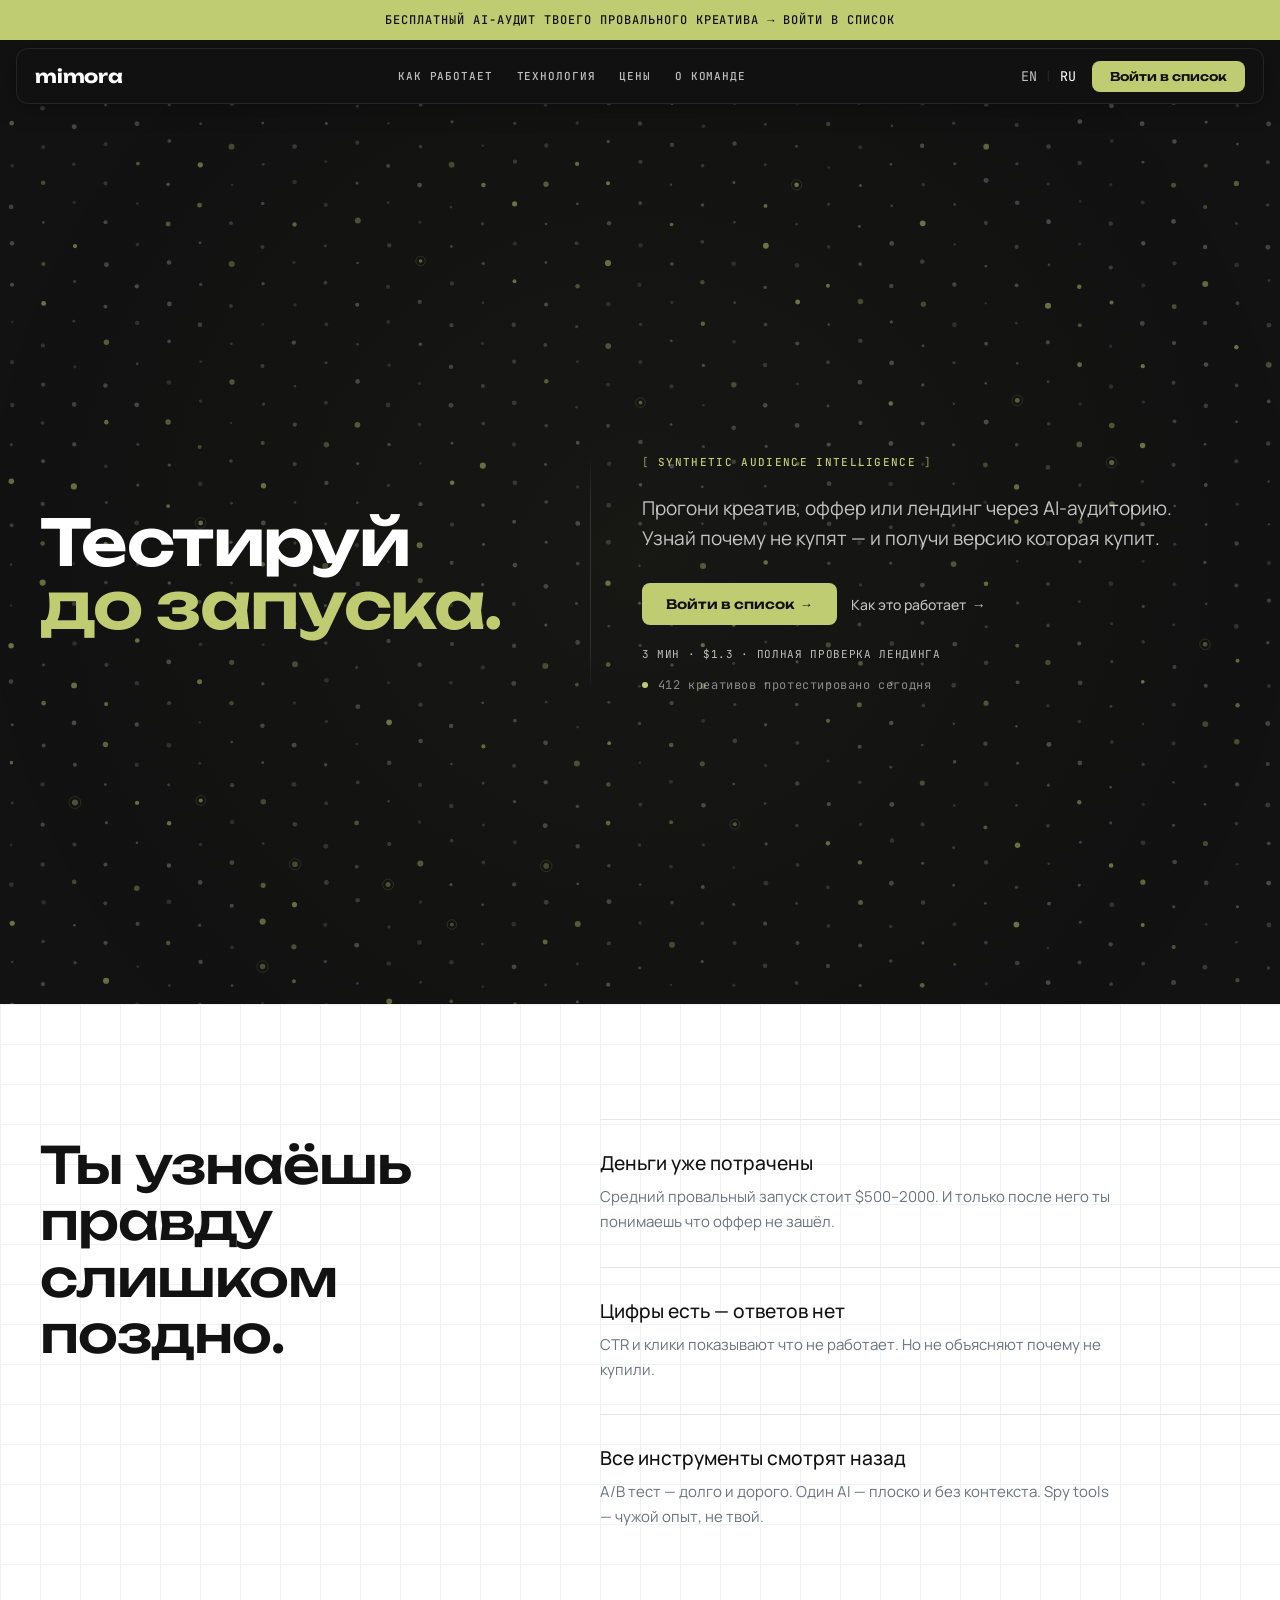
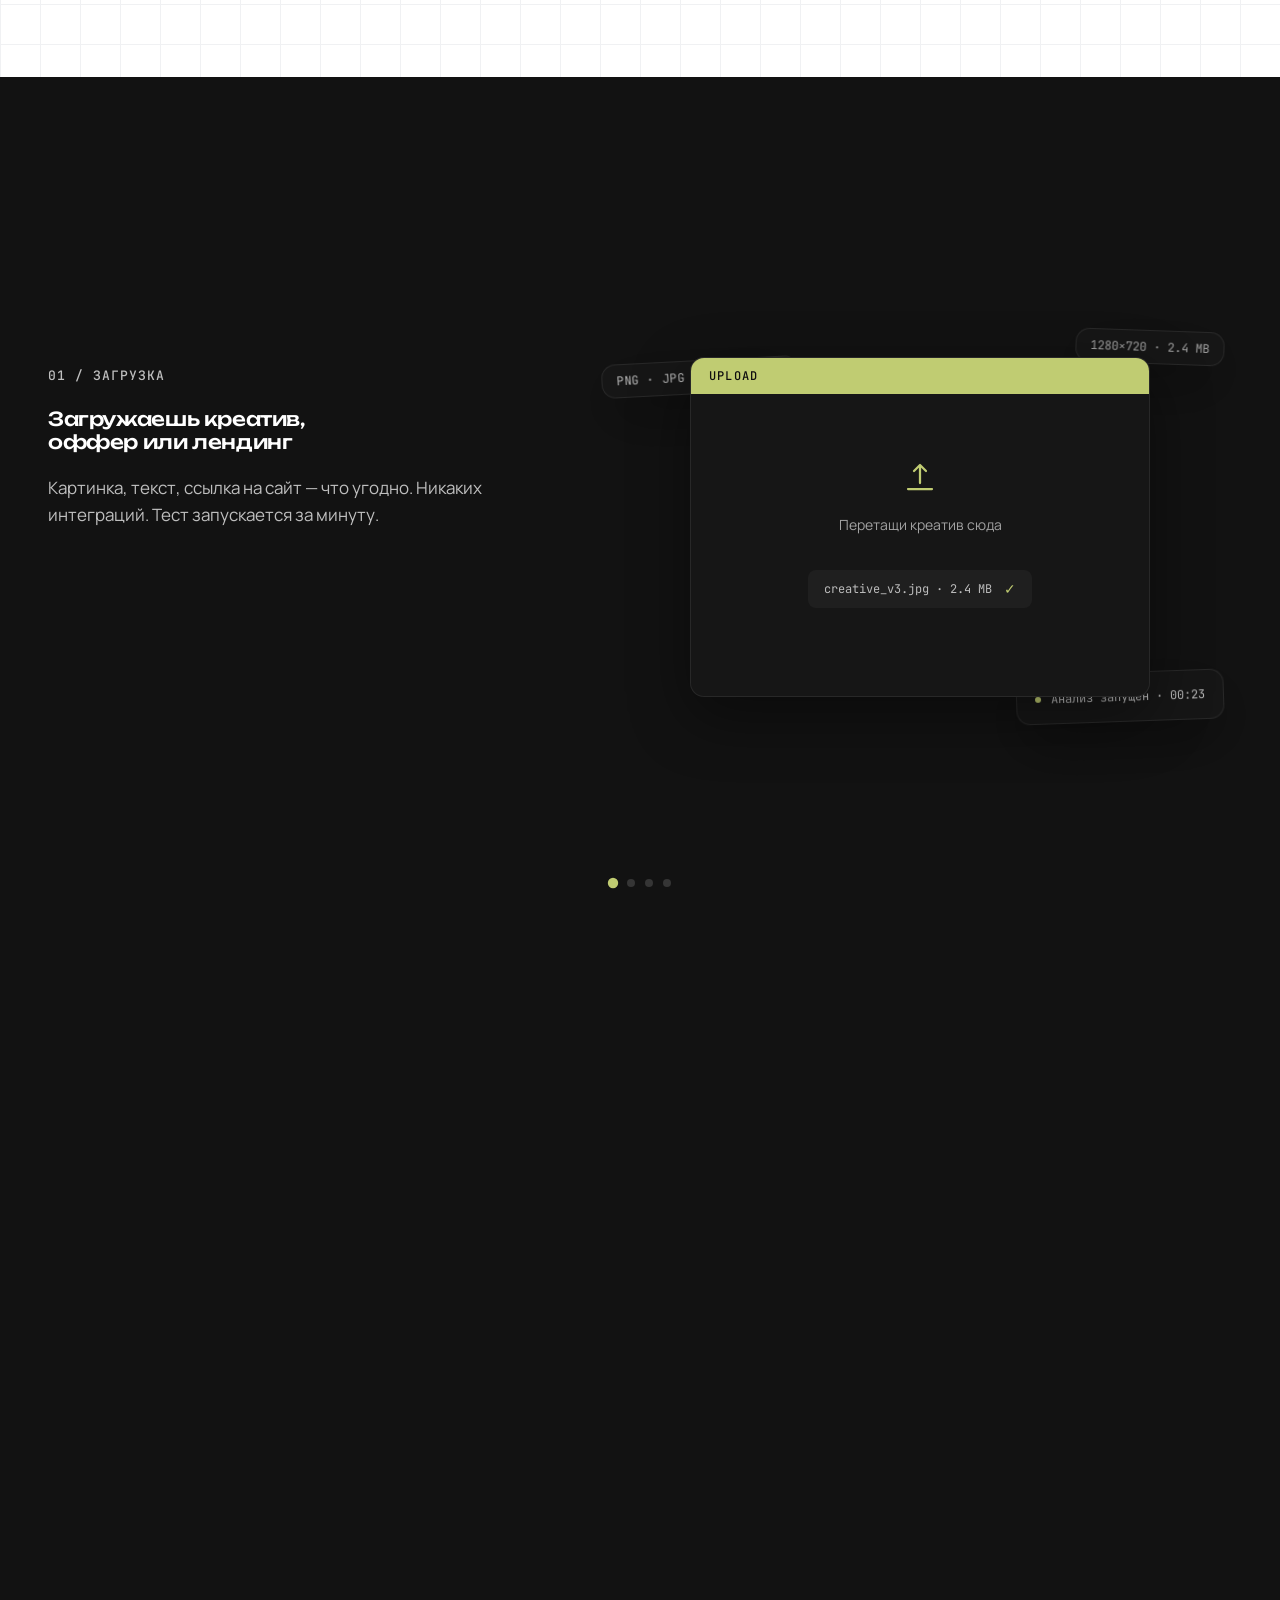
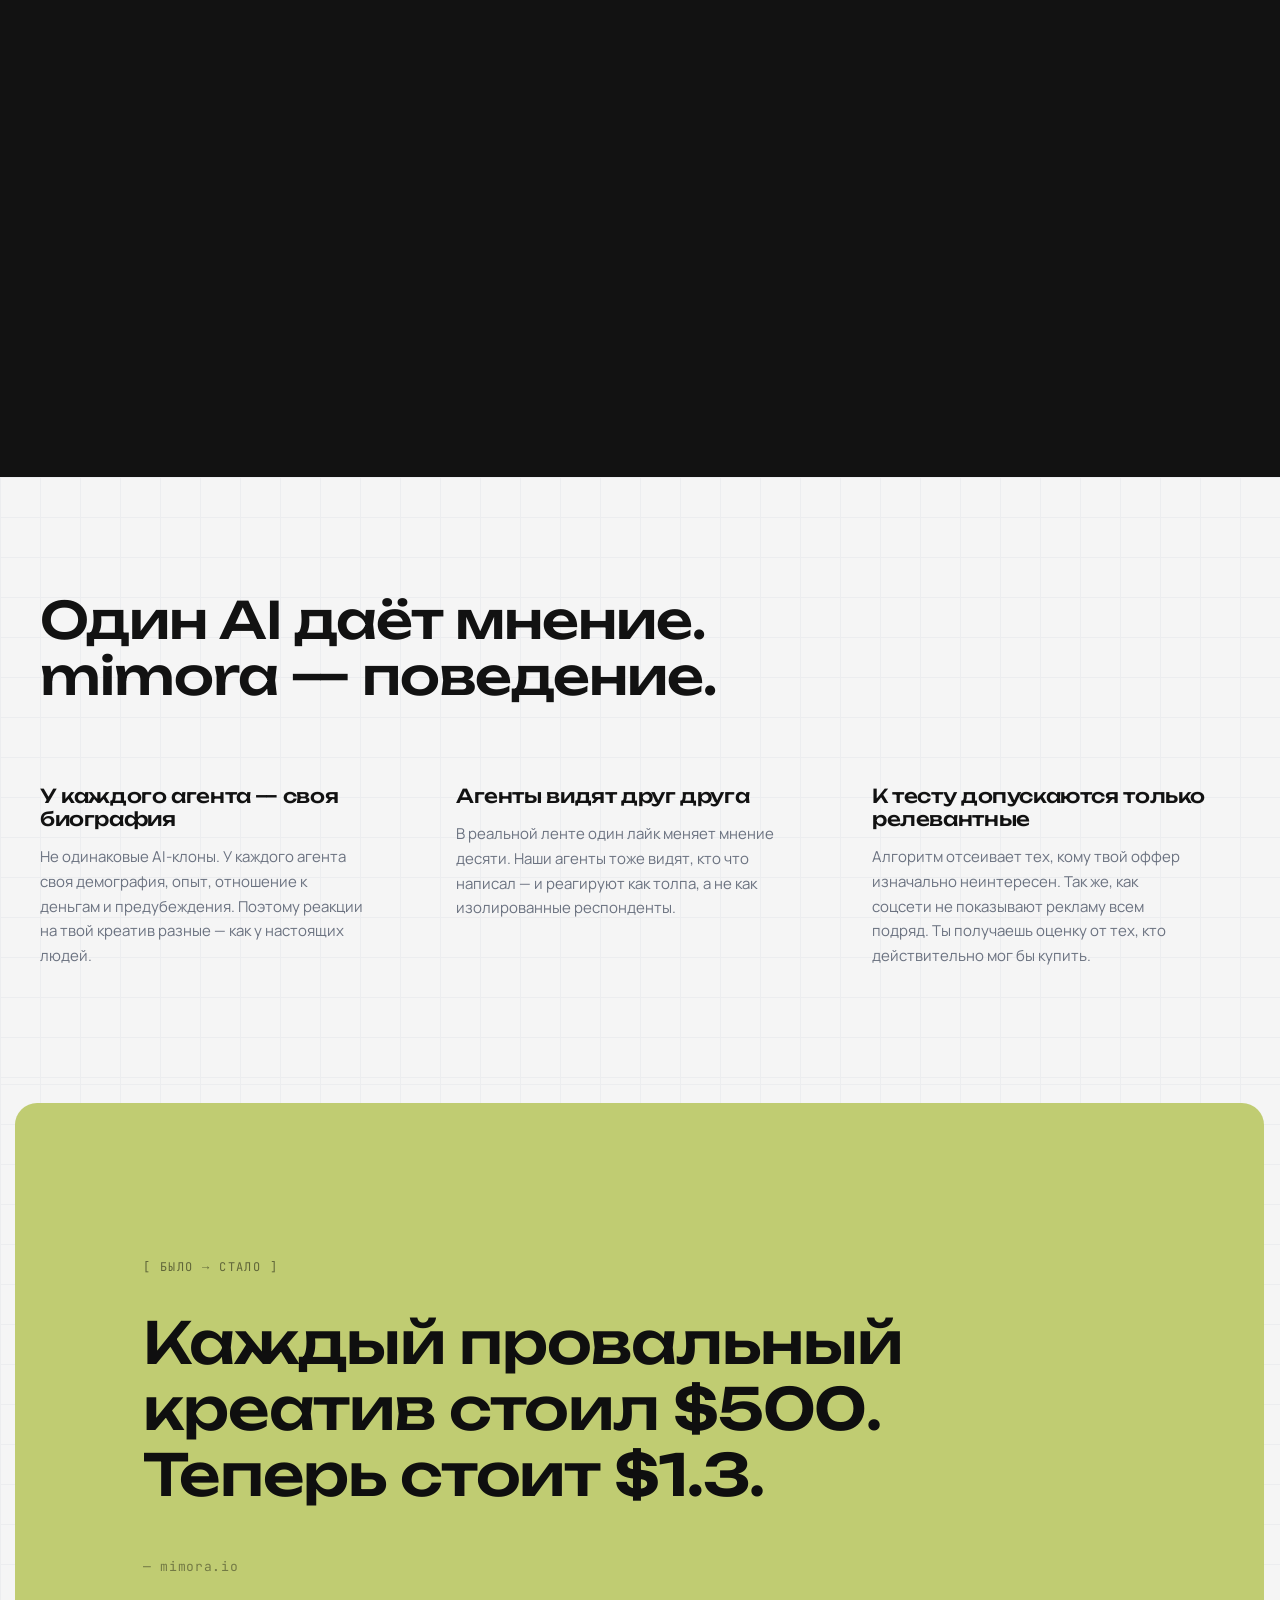
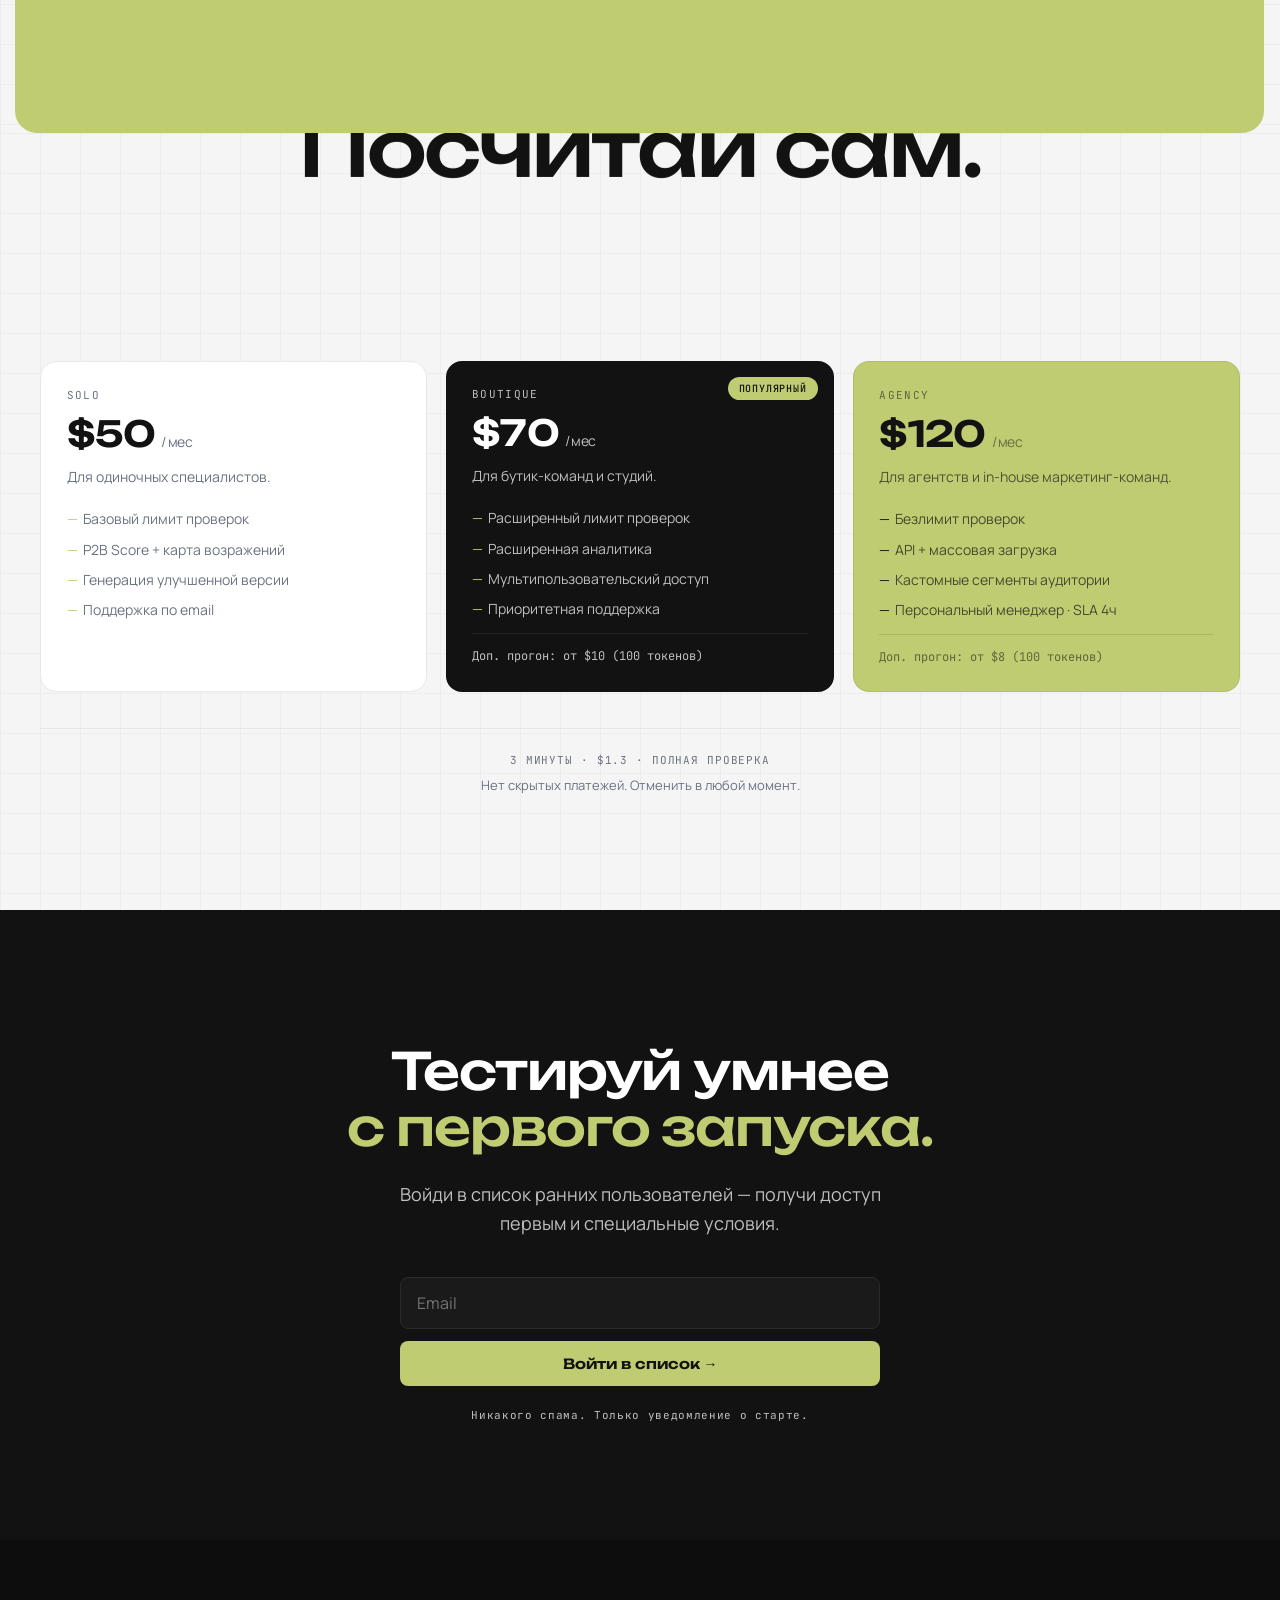
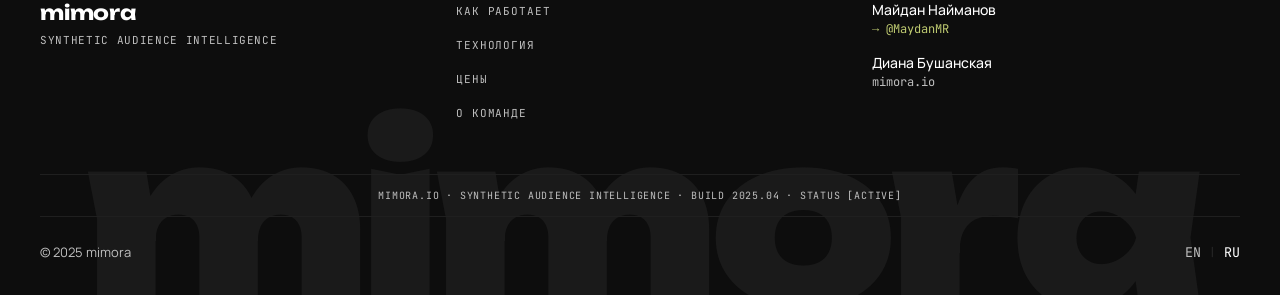
==== index.html @ 12f26afd "Initial commit: mimora landing page" ====
<!DOCTYPE html>
<html lang="ru">
<head>
  <meta charset="utf-8">
  <meta name="viewport" content="width=device-width, initial-scale=1">
  <title>mimora — Synthetic Audience Intelligence</title>
  <link rel="stylesheet" href="css/fonts.css">
  <link rel="stylesheet" href="css/main.css">
</head>
<body>
<!-- ============ TOP BANNER ============ -->
<div class="banner">
  <a href="#waitlist">
    <span data-en="FREE AI AUDIT OF YOUR FAILED CREATIVE → JOIN THE WAITLIST" data-ru="БЕСПЛАТНЫЙ AI-АУДИТ ТВОЕГО ПРОВАЛЬНОГО КРЕАТИВА → ВОЙТИ В СПИСОК">БЕСПЛАТНЫЙ AI-АУДИТ ТВОЕГО ПРОВАЛЬНОГО КРЕАТИВА → ВОЙТИ В СПИСОК</span>
  </a>
</div>

<!-- ============ NAV ============ -->
<div class="nav-wrap">
  <nav class="nav" id="nav">
    <a href="index.html" class="nav-logo">mimora</a>
    <div class="nav-links">
      <a href="index.html#solution" data-en="HOW IT WORKS" data-ru="КАК РАБОТАЕТ">КАК РАБОТАЕТ</a>
      <a href="index.html#tech" data-en="TECHNOLOGY" data-ru="ТЕХНОЛОГИЯ">ТЕХНОЛОГИЯ</a>
      <a href="index.html#pricing" data-en="PRICING" data-ru="ЦЕНЫ">ЦЕНЫ</a>
      <a href="about.html" data-en="ABOUT" data-ru="О КОМАНДЕ">О КОМАНДЕ</a>
    </div>
    <div class="nav-right">
      <div class="lang">
        <button data-lang="en">EN</button>
        <span class="sep">|</span>
        <button data-lang="ru" class="active">RU</button>
      </div>
      <a href="index.html#waitlist" class="btn-cta" data-en="Join Waitlist" data-ru="Войти в список">Войти в список</a>
    </div>
    <button class="hamburger" id="hamburger" aria-label="Меню">
      <span></span><span></span><span></span>
    </button>
  </nav>
</div>

<!-- ============ MOBILE MENU ============ -->
<div class="mobile-menu" id="mobileMenu">
  <div class="mobile-menu-header">
    <span class="mobile-menu-logo">mimora</span>
    <button class="mobile-menu-close" id="mobileMenuClose" aria-label="Закрыть">
      <svg width="12" height="12" viewBox="0 0 12 12" fill="none" stroke="currentColor" stroke-width="1.5" stroke-linecap="round">
        <line x1="1" y1="1" x2="11" y2="11"/><line x1="11" y1="1" x2="1" y2="11"/>
      </svg>
    </button>
  </div>
  <div class="mobile-menu-links">
    <a href="index.html#solution" data-en="How it works" data-ru="Как работает">Как работает</a>
    <a href="index.html#tech" data-en="Technology" data-ru="Технология">Технология</a>
    <a href="index.html#pricing" data-en="Pricing" data-ru="Цены">Цены</a>
    <a href="about.html" data-en="About" data-ru="О команде">О команде</a>
  </div>
  <div class="mobile-menu-foot">
    <div class="lang">
      <button data-lang="en">EN</button>
      <span class="sep">|</span>
      <button data-lang="ru" class="active">RU</button>
    </div>
    <a href="index.html#waitlist" class="btn-cta mobile-menu-cta" data-en="Join Waitlist" data-ru="Войти в список">Войти в список</a>
  </div>
</div>

<!-- ============ SECTION 1 — HERO ============ -->
<section class="hero sec-dark" data-bg="dark" id="hero">
  <div class="hero-canvas-wrap">
    <canvas class="hero-canvas" id="heroCanvas"></canvas>
  </div>
  <div class="container">
    <div class="hero-inner reveal">
      <div class="hero-split">
        <div class="hero-split-left">
          <h1 class="h-hero hero-h">
            <span class="l1" data-en="Test before" data-ru="Тестируй">Тестируй</span>
            <span class="l2" data-en="launch." data-ru="до запуска.">до запуска.</span>
          </h1>
        </div>
        <div class="hero-split-divider" aria-hidden="true"></div>
        <div class="hero-split-right">
          <span class="label" data-en="SYNTHETIC AUDIENCE INTELLIGENCE" data-ru="SYNTHETIC AUDIENCE INTELLIGENCE">SYNTHETIC AUDIENCE INTELLIGENCE</span>
          <p class="hero-sub" data-en="Run your creative, offer, or landing page through an AI audience. Find out why they won't buy — and get the version they will." data-ru="Прогони креатив, оффер или лендинг через AI-аудиторию. Узнай почему не купят — и получи версию которая купит.">Прогони креатив, оффер или лендинг через AI-аудиторию. Узнай почему не купят — и получи версию которая купит.</p>
          <div class="hero-ctas">
            <a href="#waitlist" class="btn-primary"><span data-en="Join waitlist" data-ru="Войти в список">Войти в список</span> →</a>
            <a href="#solution" class="btn-ghost"><span data-en="How it works" data-ru="Как это работает">Как это работает</span> →</a>
          </div>
          <div class="hero-metric" data-en="3 MIN · $1.3 · FULL LANDING TEST" data-ru="3 МИН · $1.3 · ПОЛНАЯ ПРОВЕРКА ЛЕНДИНГА">3 МИН · $1.3 · ПОЛНАЯ ПРОВЕРКА ЛЕНДИНГА</div>
          <div class="hero-live">
            <span class="live-dot"></span>
            <span data-en="412 creatives tested today" data-ru="412 креативов протестировано сегодня">412 креативов протестировано сегодня</span>
          </div>
        </div>
      </div>
    </div>
  </div>
</section>

<!-- ============ SECTION 2 — PROBLEM ============ -->
<section class="sec-white" data-bg="light" id="problem">
  <div class="grid-bg"></div>
  <div class="container problem-grid">
    <div class="problem-left reveal">
      <h2 class="h-sec" data-en="You learn the truth too late." data-ru="Ты узнаёшь правду слишком поздно.">Ты узнаёшь правду слишком поздно.</h2>
    </div>
    <div class="problem-items">
      <div class="prob-item reveal">
        <div>
          <div class="prob-title" data-en="Money already spent" data-ru="Деньги уже потрачены">Деньги уже потрачены</div>
          <p class="prob-body" data-en="The average failed launch costs $500–2000. Only after do you realize the offer didn't work." data-ru="Средний провальный запуск стоит $500–2000. И только после него ты понимаешь что оффер не зашёл.">Средний провальный запуск стоит $500-2000. И только после него ты понимаешь что оффер не зашёл.</p>
        </div>
      </div>
      <div class="prob-item reveal" style="transition-delay:.08s">
        <div>
          <div class="prob-title" data-en="Numbers without answers" data-ru="Цифры есть — ответов нет">Цифры есть - ответов нет</div>
          <p class="prob-body" data-en="CTR and clicks show what didn't work. Not why they didn't buy." data-ru="CTR и клики показывают что не работает. Но не объясняют почему не купили.">CTR и клики показывают что не работает. Но не объясняют почему не купили.</p>
        </div>
      </div>
      <div class="prob-item reveal" style="transition-delay:.16s">
        <div>
          <div class="prob-title" data-en="All tools look backward" data-ru="Все инструменты смотрят назад">Все инструменты смотрят назад</div>
          <p class="prob-body" data-en="A/B tests are slow and costly. One AI is flat. Spy tools show others' experience." data-ru="A/B тест — долго и дорого. Один AI — плоско и без контекста. Spy tools — чужой опыт, не твой.">A/B тест - долго и дорого. Один AI - плоско и без контекста. Spy tools - чужой опыт, не твой.</p>
        </div>
      </div>
    </div>
  </div>
</section>

<!-- ============ SECTION 3 — SOLUTION ============ -->
<section class="how-it-works sec-dark" data-bg="dark" id="solution">
  <div class="how-sticky">
    <div class="how-grid">

      <!-- LEFT: TEXT -->
      <div class="how-text">
        <div class="how-step active" data-step="1">
          <span class="how-label" data-en="01 / Upload" data-ru="01 / Загрузка">01 / Загрузка</span>
          <h3 class="how-title" data-en="Upload your creative, offer, or landing page" data-ru="Загружаешь креатив, оффер или лендинг">Загружаешь креатив, оффер или лендинг</h3>
          <p class="how-body" data-en="Image, text, or a link to your site — whatever you've got. No integrations. The test starts in under a minute." data-ru="Картинка, текст, ссылка на сайт — что угодно. Никаких интеграций. Тест запускается за минуту.">Картинка, текст, ссылка на сайт — что угодно. Никаких интеграций. Тест запускается за минуту.</p>
        </div>
        <div class="how-step" data-step="2">
          <span class="how-label" data-en="02 / Audience" data-ru="02 / Аудитория">02 / Аудитория</span>
          <h3 class="how-title" data-en="Pick your audience" data-ru="Выбираешь, кому показать">Выбираешь, кому показать</h3>
          <p class="how-body" data-en="Geo, gender, age, interests, income. The algorithm assembles an AI audience from people who could actually buy." data-ru="Гео, пол, возраст, интересы, доход. Алгоритм соберёт AI-аудиторию из тех, кому твой оффер реально мог бы зайти.">Гео, пол, возраст, интересы, доход. Алгоритм соберёт AI-аудиторию из тех, кому твой оффер реально мог бы зайти.</p>
        </div>
        <div class="how-step" data-step="3">
          <span class="how-label" data-en="03 / Analytics" data-ru="03 / Аналитика">03 / Аналитика</span>
          <h3 class="how-title" data-en="See why they won't buy" data-ru="Видишь почему не купят">Видишь почему не купят</h3>
          <p class="how-body" data-en="P2B Score, objection map, reasons for rejection. Agents literally comment on your creative — like a live focus group in the comments." data-ru="P2B Score, карта возражений, причины отказа. Агенты буквально комментируют твой креатив — как живая фокус-группа в комментах.">P2B Score, карта возражений, причины отказа. Агенты буквально комментируют твой креатив — как живая фокус-группа в комментах.</p>
        </div>
        <div class="how-step" data-step="4">
          <span class="how-label" data-en="04 / Improvement" data-ru="04 / Улучшение">04 / Улучшение</span>
          <h3 class="how-title" data-en="Get the version they'll buy" data-ru="Получаешь версию которая купят">Получаешь версию которая купят</h3>
          <p class="how-body" data-en="The platform generates a fixed version addressing the found objections. Re-run the test. Only then — go live." data-ru="Платформа сразу генерирует исправленный креатив с учётом найденных возражений. Прогоняешь повторно. И только потом — в трафик.">Платформа сразу генерирует исправленный креатив с учётом найденных возражений. Прогоняешь повторно. И только потом — в трафик.</p>
        </div>
      </div>

      <!-- RIGHT: LAYERED SCENE -->
      <div class="how-scene">

        <!-- STEP 1: Dropzone -->
        <div class="scene-group active" data-step="1">
          <div class="card card-main card-dropzone">
            <div class="card-header" data-en="UPLOAD" data-ru="UPLOAD">UPLOAD</div>
            <div class="card-body">
              <svg class="upload-icon" width="36" height="36" stroke="#C0CC72" stroke-width="1.5" fill="none" viewBox="0 0 24 24"><path d="M12 4v12m0-12l-4 4m4-4l4 4M4 20h16" stroke-linecap="round" stroke-linejoin="round"></path></svg>
              <div class="dropzone-text" data-en="Drop your creative here" data-ru="Перетащи креатив сюда">Перетащи креатив сюда</div>
              <div class="dropzone-progress">
                <span>creative_v3.jpg · 2.4 MB</span>
                <span class="check">✓</span>
              </div>
            </div>
          </div>
          <div class="card card-aux card-tag" style="--x:-220px; --y:-150px; --rot:-3deg;">PNG · JPG · MP4 · LINK</div>
          <div class="card card-aux card-meta" style="--x:230px; --y:-180px; --rot:2deg;">1280×720 · 2.4 MB</div>
          <div class="card card-aux card-timer" style="--x:200px; --y:170px; --rot:-2deg;">
            <span class="dot-live"></span>
            <span data-en="Analysis running · 00:23" data-ru="Анализ запущен · 00:23">Анализ запущен · 00:23</span>
          </div>
        </div>

        <!-- STEP 2: Audience -->
        <div class="scene-group" data-step="2">
          <div class="card card-main card-screenshot">
            <div class="card-header" data-en="AUDIENCE MAP" data-ru="AUDIENCE MAP">AUDIENCE MAP</div>
            <div class="card-body card-img">
              <img src="assets/images/audience-map.jpg" alt="Audience map">
            </div>
          </div>
          <div class="card card-aux card-filter" style="--x:-240px; --y:-130px; --rot:-2deg;" data-en="Geo: Kazakhstan + CIS" data-ru="Гео: Казахстан + СНГ">Гео: Казахстан + СНГ</div>
          <div class="card card-aux card-filter" style="--x:-260px; --y:30px; --rot:3deg;" data-en="Age: 25–45" data-ru="Возраст: 25–45">Возраст: 25–45</div>
          <div class="card card-aux card-filter" style="--x:240px; --y:-150px; --rot:2deg;" data-en="Interests: marketing, business" data-ru="Интересы: маркетинг, бизнес">Интересы: маркетинг, бизнес</div>
          <div class="card card-aux card-metric" style="--x:220px; --y:150px; --rot:-3deg;">
            <strong>412</strong>
            <span data-en="relevant agents" data-ru="релевантных агентов">релевантных агентов</span>
          </div>
        </div>

        <!-- STEP 3: Reactions -->
        <div class="scene-group" data-step="3">
          <div class="card card-main card-screenshot">
            <div class="card-header" data-en="REACTIONS" data-ru="REACTIONS">REACTIONS</div>
            <div class="card-body card-img">
              <img src="assets/images/agent-reactions.jpg" alt="Agent reactions">
            </div>
          </div>
          <div class="card card-aux card-score" style="--x:-250px; --y:-130px; --rot:-2deg;">
            <span class="score-label">P2B SCORE</span>
            <strong>23%</strong>
          </div>
          <div class="card card-aux card-quote" style="--x:-220px; --y:100px; --rot:2deg;">
            <span class="quote-mark">"</span><span data-en="Too expensive for the guarantees" data-ru="Слишком дорого для гарантий">Слишком дорого для гарантий</span>
          </div>
          <div class="card card-aux card-quote" style="--x:240px; --y:-160px; --rot:3deg;">
            <span class="quote-mark">"</span><span data-en="Not clear what I'm getting" data-ru="Не понятно что я получу">Не понятно что я получу</span>
          </div>
          <div class="card card-aux card-meta" style="--x:220px; --y:160px; --rot:-2deg;" data-en="312 agents · 78 objections" data-ru="312 агентов · 78 возражений">312 агентов · 78 возражений</div>
        </div>

        <!-- STEP 4: Regenerated -->
        <div class="scene-group" data-step="4">
          <div class="card card-main card-screenshot">
            <div class="card-header" data-en="REGENERATED" data-ru="REGENERATED">REGENERATED</div>
            <div class="card-body card-img">
              <img src="assets/images/regenerated-creative.jpg" alt="Regenerated creative">
            </div>
          </div>
          <div class="card card-aux card-growth" style="--x:-250px; --y:-140px; --rot:-3deg;">
            <span class="growth-label">P2B SCORE</span>
            <span class="growth-row"><strong>23%</strong> <span class="arrow">→</span> <strong class="hi">67%</strong></span>
          </div>
          <div class="card card-aux card-ba" style="--x:-230px; --y:100px; --rot:2deg;">
            <span class="ba-before" data-en="&quot;Best AI tool&quot;" data-ru="&quot;Лучший AI инструмент&quot;">"Лучший AI инструмент"</span>
            <span class="ba-arrow">↓</span>
            <span class="ba-after" data-en="&quot;Save $500 in 3 minutes&quot;" data-ru="&quot;Сэкономь $500 за 3 минуты&quot;">"Сэкономь $500 за 3 минуты"</span>
          </div>
          <div class="card card-aux card-version" style="--x:220px; --y:150px; --rot:-2deg;">
            <span class="dot-live"></span>
            <span data-en="Version 2 ready · re-test ↻" data-ru="Версия 2 готова · повторный тест ↻">Версия 2 готова · повторный тест ↻</span>
          </div>
        </div>

      </div>

      <!-- PROGRESS -->
      <div class="how-progress">
        <span class="dot active"></span>
        <span class="dot"></span>
        <span class="dot"></span>
        <span class="dot"></span>
      </div>

    </div>
  </div>
</section>

<!-- ============ SECTION 4 — TECHNOLOGY ============ -->
<section class="sec-gray" data-bg="light" id="tech">
  <div class="grid-bg"></div>
  <div class="container">
    <div class="tech-head reveal">
      <h2 class="h-sec"><span data-en="One AI gives opinions. mimora gives behavior." data-ru="Один AI даёт мнение. mimora — поведение.">Один AI даёт мнение. mimora — поведение.</span></h2>
    </div>

    <div class="tech-row">
      <div class="tech-block reveal">
        <h3 class="tech-block-t" data-en="Each agent has a real backstory" data-ru="У каждого агента — своя биография">У каждого агента — своя биография</h3>
        <p class="tech-block-b" data-en="Not identical AI clones. Each agent has their own demographics, history, attitude toward money, and biases. Their reactions to your creative differ — like real people." data-ru="Не одинаковые AI-клоны. У каждого агента своя демография, опыт, отношение к деньгам и предубеждения. Поэтому реакции на твой креатив разные — как у настоящих людей.">Не одинаковые AI-клоны. У каждого агента своя демография, опыт, отношение к деньгам и предубеждения. Поэтому реакции на твой креатив разные — как у настоящих людей.</p>
      </div>
      <div class="tech-block reveal" style="transition-delay:.1s">
        <h3 class="tech-block-t" data-en="Agents see each other" data-ru="Агенты видят друг друга">Агенты видят друг друга</h3>
        <p class="tech-block-b" data-en="In a real feed, one like changes the mind of ten others. Our agents also see each other's reactions — they behave like a crowd, not isolated respondents." data-ru="В реальной ленте один лайк меняет мнение десяти. Наши агенты тоже видят, кто что написал — и реагируют как толпа, а не как изолированные респонденты.">В реальной ленте один лайк меняет мнение десяти. Наши агенты тоже видят, кто что написал — и реагируют как толпа, а не как изолированные респонденты.</p>
      </div>
      <div class="tech-block reveal" style="transition-delay:.2s">
        <h3 class="tech-block-t" data-en="Only relevant agents pass the filter" data-ru="К тесту допускаются только релевантные">К тесту допускаются только релевантные</h3>
        <p class="tech-block-b" data-en="The algorithm filters out agents who wouldn't care about your offer in the first place — just like social platforms don't show ads to everyone. You get reactions from those who could actually buy." data-ru="Алгоритм отсеивает тех, кому твой оффер изначально неинтересен. Так же, как соцсети не показывают рекламу всем подряд. Ты получаешь оценку от тех, кто действительно мог бы купить.">Алгоритм отсеивает тех, кому твой оффер изначально неинтересен. Так же, как соцсети не показывают рекламу всем подряд. Ты получаешь оценку от тех, кто действительно мог бы купить.</p>
      </div>
    </div>


  </div>
</section>

<!-- ============ SECTION — MANIFEST ============ -->
<section class="sec-quote" data-bg="light" id="manifesto-block">
  <div class="grid-bg"></div>
  <div class="container quote-wrap">
    <div class="quote-panel reveal">
      <p class="quote-tag" data-en="[ THEN → NOW ]" data-ru="[ БЫЛО → СТАЛО ]">[ БЫЛО → СТАЛО ]</p>
      <p class="quote-headline">
        <span class="quote-line">
          <span data-en="Every failed creative" data-ru="Каждый провальный креатив стоил ">Каждый провальный креатив стоил </span><br class="break-en"><span data-en="used to cost " data-ru="">used to cost </span><strong>$500</strong><span data-en="." data-ru=".">.</span>
        </span>
        <span class="quote-line">
          <span data-en="Now it costs " data-ru="Теперь стоит ">Теперь стоит </span><strong>$1.3</strong><span data-en="." data-ru=".">.</span>
        </span>
      </p>
      <p class="quote-sign" data-en="— mimora.io" data-ru="— mimora.io">— mimora.io</p>
    </div>
  </div>
</section>

<!-- ============ SECTION 7 — PRICING ============ -->
<section class="sec-gray" data-bg="light" id="pricing">
  <div class="grid-bg"></div>
  <div class="container">
    <div class="price-head">
      <div class="price-head-clip">
        <h2 class="price-head-title" data-en="Do the math." data-ru="Посчитай сам.">Посчитай сам.</h2>
      </div>
    </div>
    <div class="price-grid">
      <div class="price-cards reveal" style="transition-delay:.08s">
        <div class="price-card price-solo">
          <span class="price-label">SOLO</span>
          <div class="price-num">$50<span data-en="/ mo" data-ru="/ мес">/ мес</span></div>
          <p class="price-desc" data-en="For individual specialists." data-ru="Для одиночных специалистов.">Для одиночных специалистов.</p>
          <ul class="price-feats">
            <li data-en="Base check limit" data-ru="Базовый лимит проверок">Базовый лимит проверок</li>
            <li data-en="P2B Score + objection map" data-ru="P2B Score + карта возражений">P2B Score + карта возражений</li>
            <li data-en="Improved version generation" data-ru="Генерация улучшенной версии">Генерация улучшенной версии</li>
            <li data-en="Email support" data-ru="Поддержка по email">Поддержка по email</li>
          </ul>
        </div>
        <div class="price-card price-bout">
          <span class="price-badge" data-en="POPULAR" data-ru="ПОПУЛЯРНЫЙ">ПОПУЛЯРНЫЙ</span>
          <span class="price-label">BOUTIQUE</span>
          <div class="price-num">$70<span data-en="/ mo" data-ru="/ мес">/ мес</span></div>
          <p class="price-desc" data-en="For small studios and teams." data-ru="Для бутик-команд и студий.">Для бутик-команд и студий.</p>
          <ul class="price-feats">
            <li data-en="Extended check limit" data-ru="Расширенный лимит проверок">Расширенный лимит проверок</li>
            <li data-en="Extended analytics" data-ru="Расширенная аналитика">Расширенная аналитика</li>
            <li data-en="Multi-user access" data-ru="Мультипользовательский доступ">Мультипользовательский доступ</li>
            <li data-en="Priority support" data-ru="Приоритетная поддержка">Приоритетная поддержка</li>
          </ul>
          <div class="price-addon" data-en="Extra run: from $10 (100 tokens)" data-ru="Доп. прогон: от $10 (100 токенов)">Доп. прогон: от $10 (100 токенов)</div>
        </div>
        <div class="price-card price-agency">
          <span class="price-label">AGENCY</span>
          <div class="price-num">$120<span data-en="/ mo" data-ru="/ мес">/ мес</span></div>
          <p class="price-desc" data-en="For agencies and in-house marketing teams." data-ru="Для агентств и in-house маркетинг-команд.">Для агентств и in-house маркетинг-команд.</p>
          <ul class="price-feats">
            <li data-en="Unlimited checks" data-ru="Безлимит проверок">Безлимит проверок</li>
            <li data-en="API + bulk upload" data-ru="API + массовая загрузка">API + массовая загрузка</li>
            <li data-en="Custom audience segments" data-ru="Кастомные сегменты аудитории">Кастомные сегменты аудитории</li>
            <li data-en="Dedicated manager · SLA 4h" data-ru="Персональный менеджер · SLA 4ч">Персональный менеджер · SLA 4ч</li>
          </ul>
          <div class="price-addon" data-en="Extra run: from $8 (100 tokens)" data-ru="Доп. прогон: от $8 (100 токенов)">Доп. прогон: от $8 (100 токенов)</div>
        </div>
      </div>
    </div>
    <div class="price-foot reveal">
      <span class="mono" data-en="3 MINUTES · $1.3 · FULL CHECK" data-ru="3 МИНУТЫ · $1.3 · ПОЛНАЯ ПРОВЕРКА">3 МИНУТЫ · $1.3 · ПОЛНАЯ ПРОВЕРКА</span>
      <span class="sm" data-en="No hidden fees. Cancel anytime." data-ru="Нет скрытых платежей. Отменить в любой момент.">Нет скрытых платежей. Отменить в любой момент.</span>
    </div>
  </div>
</section>

<!-- ============ SECTION 9 — WAITLIST ============ -->
<section class="sec-dark" data-bg="dark" id="waitlist">
  <div class="container wait">
      <h2 class="h-hero reveal">
      <span class="l1" data-en="Be first to" data-ru="Тестируй умнее">Тестируй умнее</span>
      <span class="l2" data-en="test smarter." data-ru="с первого запуска.">с первого запуска.</span>
    </h2>
    <p class="wait-sub reveal" data-en="Join early access — get first access and special terms." data-ru="Войди в список ранних пользователей — получи доступ первым и специальные условия.">Войди в список ранних пользователей - получи доступ первым и специальные условия.</p>
    <form class="wait-form reveal" id="waitForm" onsubmit="event.preventDefault(); waitlistSubmit(this);">
      <input type="email" required="" data-en-placeholder="Email" data-ru-placeholder="Email" placeholder="Email">
      <button type="submit"><span data-en="Join Waitlist" data-ru="Войти в список">Войти в список</span> →</button>
    </form>
    <p class="wait-note reveal" data-en="No spam. Just a launch notification." data-ru="Никакого спама. Только уведомление о старте.">Никакого спама. Только уведомление о старте.</p>
  </div>
</section>

<!-- ============ FOOTER ============ -->
<footer class="foot" data-bg="dark">
  <div class="foot-watermark"><div class="foot-watermark-text">mimora</div></div>
  <div class="container foot-inner">
    <div class="foot-top">
      <div class="foot-brand">
        <div class="logo">mimora</div>
        <div class="tag">SYNTHETIC AUDIENCE INTELLIGENCE</div>
      </div>
      <div class="foot-nav">
        <a href="index.html#solution" data-en="HOW IT WORKS" data-ru="КАК РАБОТАЕТ">КАК РАБОТАЕТ</a>
        <a href="index.html#tech" data-en="TECHNOLOGY" data-ru="ТЕХНОЛОГИЯ">ТЕХНОЛОГИЯ</a>
        <a href="index.html#pricing" data-en="PRICING" data-ru="ЦЕНЫ">ЦЕНЫ</a>
        <a href="about.html" data-en="ABOUT" data-ru="О КОМАНДЕ">О КОМАНДЕ</a>
      </div>
      <div class="foot-people">
        <div class="foot-person">
          <span class="name" data-en="Maydan Naimanov" data-ru="Майдан Найманов">Майдан Найманов</span>
          <a href="https://t.me/MaydanMR" target="_blank" rel="noopener">→ @MaydanMR</a>
        </div>
        <div class="foot-person">
          <span class="name" data-en="Diana Bushanskaya" data-ru="Диана Бушанская">Диана Бушанская</span>
          <a href="#" class="muted">mimora.io</a>
        </div>
      </div>
    </div>
    <div class="foot-strip">MIMORA.IO · SYNTHETIC AUDIENCE INTELLIGENCE · BUILD 2025.04 · STATUS [ACTIVE]</div>
    <div class="foot-bot">
      <span>© 2025 mimora</span>
      <div class="lang">
        <button data-lang="en">EN</button>
        <span class="sep">|</span>
        <button data-lang="ru" class="active">RU</button>
      </div>
    </div>
  </div>
</footer>
  <script src="js/lenis.min.js"></script>
  <script src="js/gsap.min.js"></script>
  <script src="js/ScrollTrigger.min.js"></script>
  <script src="js/main.js"></script>
</body>
</html>
---- css/fonts.css ----
/* cyrillic-ext */
@font-face {
  font-family: 'JetBrains Mono';
  font-style: normal;
  font-weight: 400;
  font-display: swap;
  src: url("../assets/fonts/jetbrains-mono-400-cyrillic-ext.woff2") format('woff2');
  unicode-range: U+0460-052F, U+1C80-1C8A, U+20B4, U+2DE0-2DFF, U+A640-A69F, U+FE2E-FE2F;
}
/* cyrillic */
@font-face {
  font-family: 'JetBrains Mono';
  font-style: normal;
  font-weight: 400;
  font-display: swap;
  src: url("../assets/fonts/jetbrains-mono-400-cyrillic.woff2") format('woff2');
  unicode-range: U+0301, U+0400-045F, U+0490-0491, U+04B0-04B1, U+2116;
}
/* greek */
@font-face {
  font-family: 'JetBrains Mono';
  font-style: normal;
  font-weight: 400;
  font-display: swap;
  src: url("../assets/fonts/jetbrains-mono-400-greek.woff2") format('woff2');
  unicode-range: U+0370-0377, U+037A-037F, U+0384-038A, U+038C, U+038E-03A1, U+03A3-03FF;
}
/* vietnamese */
@font-face {
  font-family: 'JetBrains Mono';
  font-style: normal;
  font-weight: 400;
  font-display: swap;
  src: url("../assets/fonts/jetbrains-mono-400-vietnamese.woff2") format('woff2');
  unicode-range: U+0102-0103, U+0110-0111, U+0128-0129, U+0168-0169, U+01A0-01A1, U+01AF-01B0, U+0300-0301, U+0303-0304, U+0308-0309, U+0323, U+0329, U+1EA0-1EF9, U+20AB;
}
/* latin-ext */
@font-face {
  font-family: 'JetBrains Mono';
  font-style: normal;
  font-weight: 400;
  font-display: swap;
  src: url("../assets/fonts/jetbrains-mono-400-latin-ext.woff2") format('woff2');
  unicode-range: U+0100-02BA, U+02BD-02C5, U+02C7-02CC, U+02CE-02D7, U+02DD-02FF, U+0304, U+0308, U+0329, U+1D00-1DBF, U+1E00-1E9F, U+1EF2-1EFF, U+2020, U+20A0-20AB, U+20AD-20C0, U+2113, U+2C60-2C7F, U+A720-A7FF;
}
/* latin */
@font-face {
  font-family: 'JetBrains Mono';
  font-style: normal;
  font-weight: 400;
  font-display: swap;
  src: url("../assets/fonts/jetbrains-mono-400-latin.woff2") format('woff2');
  unicode-range: U+0000-00FF, U+0131, U+0152-0153, U+02BB-02BC, U+02C6, U+02DA, U+02DC, U+0304, U+0308, U+0329, U+2000-206F, U+20AC, U+2122, U+2191, U+2193, U+2212, U+2215, U+FEFF, U+FFFD;
}
/* cyrillic-ext */
@font-face {
  font-family: 'JetBrains Mono';
  font-style: normal;
  font-weight: 500;
  font-display: swap;
  src: url("../assets/fonts/jetbrains-mono-400-cyrillic-ext.woff2") format('woff2');
  unicode-range: U+0460-052F, U+1C80-1C8A, U+20B4, U+2DE0-2DFF, U+A640-A69F, U+FE2E-FE2F;
}
/* cyrillic */
@font-face {
  font-family: 'JetBrains Mono';
  font-style: normal;
  font-weight: 500;
  font-display: swap;
  src: url("../assets/fonts/jetbrains-mono-400-cyrillic.woff2") format('woff2');
  unicode-range: U+0301, U+0400-045F, U+0490-0491, U+04B0-04B1, U+2116;
}
/* greek */
@font-face {
  font-family: 'JetBrains Mono';
  font-style: normal;
  font-weight: 500;
  font-display: swap;
  src: url("../assets/fonts/jetbrains-mono-400-greek.woff2") format('woff2');
  unicode-range: U+0370-0377, U+037A-037F, U+0384-038A, U+038C, U+038E-03A1, U+03A3-03FF;
}
/* vietnamese */
@font-face {
  font-family: 'JetBrains Mono';
  font-style: normal;
  font-weight: 500;
  font-display: swap;
  src: url("../assets/fonts/jetbrains-mono-400-vietnamese.woff2") format('woff2');
  unicode-range: U+0102-0103, U+0110-0111, U+0128-0129, U+0168-0169, U+01A0-01A1, U+01AF-01B0, U+0300-0301, U+0303-0304, U+0308-0309, U+0323, U+0329, U+1EA0-1EF9, U+20AB;
}
/* latin-ext */
@font-face {
  font-family: 'JetBrains Mono';
  font-style: normal;
  font-weight: 500;
  font-display: swap;
  src: url("../assets/fonts/jetbrains-mono-400-latin-ext.woff2") format('woff2');
  unicode-range: U+0100-02BA, U+02BD-02C5, U+02C7-02CC, U+02CE-02D7, U+02DD-02FF, U+0304, U+0308, U+0329, U+1D00-1DBF, U+1E00-1E9F, U+1EF2-1EFF, U+2020, U+20A0-20AB, U+20AD-20C0, U+2113, U+2C60-2C7F, U+A720-A7FF;
}
/* latin */
@font-face {
  font-family: 'JetBrains Mono';
  font-style: normal;
  font-weight: 500;
  font-display: swap;
  src: url("../assets/fonts/jetbrains-mono-400-latin.woff2") format('woff2');
  unicode-range: U+0000-00FF, U+0131, U+0152-0153, U+02BB-02BC, U+02C6, U+02DA, U+02DC, U+0304, U+0308, U+0329, U+2000-206F, U+20AC, U+2122, U+2191, U+2193, U+2212, U+2215, U+FEFF, U+FFFD;
}
/* cyrillic-ext */
@font-face {
  font-family: 'JetBrains Mono';
  font-style: normal;
  font-weight: 700;
  font-display: swap;
  src: url("../assets/fonts/jetbrains-mono-400-cyrillic-ext.woff2") format('woff2');
  unicode-range: U+0460-052F, U+1C80-1C8A, U+20B4, U+2DE0-2DFF, U+A640-A69F, U+FE2E-FE2F;
}
/* cyrillic */
@font-face {
  font-family: 'JetBrains Mono';
  font-style: normal;
  font-weight: 700;
  font-display: swap;
  src: url("../assets/fonts/jetbrains-mono-400-cyrillic.woff2") format('woff2');
  unicode-range: U+0301, U+0400-045F, U+0490-0491, U+04B0-04B1, U+2116;
}
/* greek */
@font-face {
  font-family: 'JetBrains Mono';
  font-style: normal;
  font-weight: 700;
  font-display: swap;
  src: url("../assets/fonts/jetbrains-mono-400-greek.woff2") format('woff2');
  unicode-range: U+0370-0377, U+037A-037F, U+0384-038A, U+038C, U+038E-03A1, U+03A3-03FF;
}
/* vietnamese */
@font-face {
  font-family: 'JetBrains Mono';
  font-style: normal;
  font-weight: 700;
  font-display: swap;
  src: url("../assets/fonts/jetbrains-mono-400-vietnamese.woff2") format('woff2');
  unicode-range: U+0102-0103, U+0110-0111, U+0128-0129, U+0168-0169, U+01A0-01A1, U+01AF-01B0, U+0300-0301, U+0303-0304, U+0308-0309, U+0323, U+0329, U+1EA0-1EF9, U+20AB;
}
/* latin-ext */
@font-face {
  font-family: 'JetBrains Mono';
  font-style: normal;
  font-weight: 700;
  font-display: swap;
  src: url("../assets/fonts/jetbrains-mono-400-latin-ext.woff2") format('woff2');
  unicode-range: U+0100-02BA, U+02BD-02C5, U+02C7-02CC, U+02CE-02D7, U+02DD-02FF, U+0304, U+0308, U+0329, U+1D00-1DBF, U+1E00-1E9F, U+1EF2-1EFF, U+2020, U+20A0-20AB, U+20AD-20C0, U+2113, U+2C60-2C7F, U+A720-A7FF;
}
/* latin */
@font-face {
  font-family: 'JetBrains Mono';
  font-style: normal;
  font-weight: 700;
  font-display: swap;
  src: url("../assets/fonts/jetbrains-mono-400-latin.woff2") format('woff2');
  unicode-range: U+0000-00FF, U+0131, U+0152-0153, U+02BB-02BC, U+02C6, U+02DA, U+02DC, U+0304, U+0308, U+0329, U+2000-206F, U+20AC, U+2122, U+2191, U+2193, U+2212, U+2215, U+FEFF, U+FFFD;
}
/* cyrillic-ext */
@font-face {
  font-family: 'Manrope';
  font-style: normal;
  font-weight: 400;
  font-display: swap;
  src: url("../assets/fonts/manrope-400-cyrillic-ext.woff2") format('woff2');
  unicode-range: U+0460-052F, U+1C80-1C8A, U+20B4, U+2DE0-2DFF, U+A640-A69F, U+FE2E-FE2F;
}
/* cyrillic */
@font-face {
  font-family: 'Manrope';
  font-style: normal;
  font-weight: 400;
  font-display: swap;
  src: url("../assets/fonts/manrope-400-cyrillic.woff2") format('woff2');
  unicode-range: U+0301, U+0400-045F, U+0490-0491, U+04B0-04B1, U+2116;
}
/* greek */
@font-face {
  font-family: 'Manrope';
  font-style: normal;
  font-weight: 400;
  font-display: swap;
  src: url("../assets/fonts/manrope-400-greek.woff2") format('woff2');
  unicode-range: U+0370-0377, U+037A-037F, U+0384-038A, U+038C, U+038E-03A1, U+03A3-03FF;
}
/* vietnamese */
@font-face {
  font-family: 'Manrope';
  font-style: normal;
  font-weight: 400;
  font-display: swap;
  src: url("../assets/fonts/manrope-400-vietnamese.woff2") format('woff2');
  unicode-range: U+0102-0103, U+0110-0111, U+0128-0129, U+0168-0169, U+01A0-01A1, U+01AF-01B0, U+0300-0301, U+0303-0304, U+0308-0309, U+0323, U+0329, U+1EA0-1EF9, U+20AB;
}
/* latin-ext */
@font-face {
  font-family: 'Manrope';
  font-style: normal;
  font-weight: 400;
  font-display: swap;
  src: url("../assets/fonts/manrope-400-latin-ext.woff2") format('woff2');
  unicode-range: U+0100-02BA, U+02BD-02C5, U+02C7-02CC, U+02CE-02D7, U+02DD-02FF, U+0304, U+0308, U+0329, U+1D00-1DBF, U+1E00-1E9F, U+1EF2-1EFF, U+2020, U+20A0-20AB, U+20AD-20C0, U+2113, U+2C60-2C7F, U+A720-A7FF;
}
/* latin */
@font-face {
  font-family: 'Manrope';
  font-style: normal;
  font-weight: 400;
  font-display: swap;
  src: url("../assets/fonts/manrope-400-latin.woff2") format('woff2');
  unicode-range: U+0000-00FF, U+0131, U+0152-0153, U+02BB-02BC, U+02C6, U+02DA, U+02DC, U+0304, U+0308, U+0329, U+2000-206F, U+20AC, U+2122, U+2191, U+2193, U+2212, U+2215, U+FEFF, U+FFFD;
}
/* cyrillic-ext */
@font-face {
  font-family: 'Manrope';
  font-style: normal;
  font-weight: 500;
  font-display: swap;
  src: url("../assets/fonts/manrope-400-cyrillic-ext.woff2") format('woff2');
  unicode-range: U+0460-052F, U+1C80-1C8A, U+20B4, U+2DE0-2DFF, U+A640-A69F, U+FE2E-FE2F;
}
/* cyrillic */
@font-face {
  font-family: 'Manrope';
  font-style: normal;
  font-weight: 500;
  font-display: swap;
  src: url("../assets/fonts/manrope-400-cyrillic.woff2") format('woff2');
  unicode-range: U+0301, U+0400-045F, U+0490-0491, U+04B0-04B1, U+2116;
}
/* greek */
@font-face {
  font-family: 'Manrope';
  font-style: normal;
  font-weight: 500;
  font-display: swap;
  src: url("../assets/fonts/manrope-400-greek.woff2") format('woff2');
  unicode-range: U+0370-0377, U+037A-037F, U+0384-038A, U+038C, U+038E-03A1, U+03A3-03FF;
}
/* vietnamese */
@font-face {
  font-family: 'Manrope';
  font-style: normal;
  font-weight: 500;
  font-display: swap;
  src: url("../assets/fonts/manrope-400-vietnamese.woff2") format('woff2');
  unicode-range: U+0102-0103, U+0110-0111, U+0128-0129, U+0168-0169, U+01A0-01A1, U+01AF-01B0, U+0300-0301, U+0303-0304, U+0308-0309, U+0323, U+0329, U+1EA0-1EF9, U+20AB;
}
/* latin-ext */
@font-face {
  font-family: 'Manrope';
  font-style: normal;
  font-weight: 500;
  font-display: swap;
  src: url("../assets/fonts/manrope-400-latin-ext.woff2") format('woff2');
  unicode-range: U+0100-02BA, U+02BD-02C5, U+02C7-02CC, U+02CE-02D7, U+02DD-02FF, U+0304, U+0308, U+0329, U+1D00-1DBF, U+1E00-1E9F, U+1EF2-1EFF, U+2020, U+20A0-20AB, U+20AD-20C0, U+2113, U+2C60-2C7F, U+A720-A7FF;
}
/* latin */
@font-face {
  font-family: 'Manrope';
  font-style: normal;
  font-weight: 500;
  font-display: swap;
  src: url("../assets/fonts/manrope-400-latin.woff2") format('woff2');
  unicode-range: U+0000-00FF, U+0131, U+0152-0153, U+02BB-02BC, U+02C6, U+02DA, U+02DC, U+0304, U+0308, U+0329, U+2000-206F, U+20AC, U+2122, U+2191, U+2193, U+2212, U+2215, U+FEFF, U+FFFD;
}
/* cyrillic-ext */
@font-face {
  font-family: 'Manrope';
  font-style: normal;
  font-weight: 600;
  font-display: swap;
  src: url("../assets/fonts/manrope-400-cyrillic-ext.woff2") format('woff2');
  unicode-range: U+0460-052F, U+1C80-1C8A, U+20B4, U+2DE0-2DFF, U+A640-A69F, U+FE2E-FE2F;
}
/* cyrillic */
@font-face {
  font-family: 'Manrope';
  font-style: normal;
  font-weight: 600;
  font-display: swap;
  src: url("../assets/fonts/manrope-400-cyrillic.woff2") format('woff2');
  unicode-range: U+0301, U+0400-045F, U+0490-0491, U+04B0-04B1, U+2116;
}
/* greek */
@font-face {
  font-family: 'Manrope';
  font-style: normal;
  font-weight: 600;
  font-display: swap;
  src: url("../assets/fonts/manrope-400-greek.woff2") format('woff2');
  unicode-range: U+0370-0377, U+037A-037F, U+0384-038A, U+038C, U+038E-03A1, U+03A3-03FF;
}
/* vietnamese */
@font-face {
  font-family: 'Manrope';
  font-style: normal;
  font-weight: 600;
  font-display: swap;
  src: url("../assets/fonts/manrope-400-vietnamese.woff2") format('woff2');
  unicode-range: U+0102-0103, U+0110-0111, U+0128-0129, U+0168-0169, U+01A0-01A1, U+01AF-01B0, U+0300-0301, U+0303-0304, U+0308-0309, U+0323, U+0329, U+1EA0-1EF9, U+20AB;
}
/* latin-ext */
@font-face {
  font-family: 'Manrope';
  font-style: normal;
  font-weight: 600;
  font-display: swap;
  src: url("../assets/fonts/manrope-400-latin-ext.woff2") format('woff2');
  unicode-range: U+0100-02BA, U+02BD-02C5, U+02C7-02CC, U+02CE-02D7, U+02DD-02FF, U+0304, U+0308, U+0329, U+1D00-1DBF, U+1E00-1E9F, U+1EF2-1EFF, U+2020, U+20A0-20AB, U+20AD-20C0, U+2113, U+2C60-2C7F, U+A720-A7FF;
}
/* latin */
@font-face {
  font-family: 'Manrope';
  font-style: normal;
  font-weight: 600;
  font-display: swap;
  src: url("../assets/fonts/manrope-400-latin.woff2") format('woff2');
  unicode-range: U+0000-00FF, U+0131, U+0152-0153, U+02BB-02BC, U+02C6, U+02DA, U+02DC, U+0304, U+0308, U+0329, U+2000-206F, U+20AC, U+2122, U+2191, U+2193, U+2212, U+2215, U+FEFF, U+FFFD;
}
/* cyrillic-ext */
@font-face {
  font-family: 'Manrope';
  font-style: normal;
  font-weight: 700;
  font-display: swap;
  src: url("../assets/fonts/manrope-400-cyrillic-ext.woff2") format('woff2');
  unicode-range: U+0460-052F, U+1C80-1C8A, U+20B4, U+2DE0-2DFF, U+A640-A69F, U+FE2E-FE2F;
}
/* cyrillic */
@font-face {
  font-family: 'Manrope';
  font-style: normal;
  font-weight: 700;
  font-display: swap;
  src: url("../assets/fonts/manrope-400-cyrillic.woff2") format('woff2');
  unicode-range: U+0301, U+0400-045F, U+0490-0491, U+04B0-04B1, U+2116;
}
/* greek */
@font-face {
  font-family: 'Manrope';
  font-style: normal;
  font-weight: 700;
  font-display: swap;
  src: url("../assets/fonts/manrope-400-greek.woff2") format('woff2');
  unicode-range: U+0370-0377, U+037A-037F, U+0384-038A, U+038C, U+038E-03A1, U+03A3-03FF;
}
/* vietnamese */
@font-face {
  font-family: 'Manrope';
  font-style: normal;
  font-weight: 700;
  font-display: swap;
  src: url("../assets/fonts/manrope-400-vietnamese.woff2") format('woff2');
  unicode-range: U+0102-0103, U+0110-0111, U+0128-0129, U+0168-0169, U+01A0-01A1, U+01AF-01B0, U+0300-0301, U+0303-0304, U+0308-0309, U+0323, U+0329, U+1EA0-1EF9, U+20AB;
}
/* latin-ext */
@font-face {
  font-family: 'Manrope';
  font-style: normal;
  font-weight: 700;
  font-display: swap;
  src: url("../assets/fonts/manrope-400-latin-ext.woff2") format('woff2');
  unicode-range: U+0100-02BA, U+02BD-02C5, U+02C7-02CC, U+02CE-02D7, U+02DD-02FF, U+0304, U+0308, U+0329, U+1D00-1DBF, U+1E00-1E9F, U+1EF2-1EFF, U+2020, U+20A0-20AB, U+20AD-20C0, U+2113, U+2C60-2C7F, U+A720-A7FF;
}
/* latin */
@font-face {
  font-family: 'Manrope';
  font-style: normal;
  font-weight: 700;
  font-display: swap;
  src: url("../assets/fonts/manrope-400-latin.woff2") format('woff2');
  unicode-range: U+0000-00FF, U+0131, U+0152-0153, U+02BB-02BC, U+02C6, U+02DA, U+02DC, U+0304, U+0308, U+0329, U+2000-206F, U+20AC, U+2122, U+2191, U+2193, U+2212, U+2215, U+FEFF, U+FFFD;
}
/* cyrillic-ext */
@font-face {
  font-family: 'Unbounded';
  font-style: normal;
  font-weight: 400;
  font-display: swap;
  src: url("../assets/fonts/unbounded-400-cyrillic-ext.woff2") format('woff2');
  unicode-range: U+0460-052F, U+1C80-1C8A, U+20B4, U+2DE0-2DFF, U+A640-A69F, U+FE2E-FE2F;
}
/* cyrillic */
@font-face {
  font-family: 'Unbounded';
  font-style: normal;
  font-weight: 400;
  font-display: swap;
  src: url("../assets/fonts/unbounded-400-cyrillic.woff2") format('woff2');
  unicode-range: U+0301, U+0400-045F, U+0490-0491, U+04B0-04B1, U+2116;
}
/* vietnamese */
@font-face {
  font-family: 'Unbounded';
  font-style: normal;
  font-weight: 400;
  font-display: swap;
  src: url("../assets/fonts/unbounded-400-vietnamese.woff2") format('woff2');
  unicode-range: U+0102-0103, U+0110-0111, U+0128-0129, U+0168-0169, U+01A0-01A1, U+01AF-01B0, U+0300-0301, U+0303-0304, U+0308-0309, U+0323, U+0329, U+1EA0-1EF9, U+20AB;
}
/* latin-ext */
@font-face {
  font-family: 'Unbounded';
  font-style: normal;
  font-weight: 400;
  font-display: swap;
  src: url("../assets/fonts/unbounded-400-latin-ext.woff2") format('woff2');
  unicode-range: U+0100-02BA, U+02BD-02C5, U+02C7-02CC, U+02CE-02D7, U+02DD-02FF, U+0304, U+0308, U+0329, U+1D00-1DBF, U+1E00-1E9F, U+1EF2-1EFF, U+2020, U+20A0-20AB, U+20AD-20C0, U+2113, U+2C60-2C7F, U+A720-A7FF;
}
/* latin */
@font-face {
  font-family: 'Unbounded';
  font-style: normal;
  font-weight: 400;
  font-display: swap;
  src: url("../assets/fonts/unbounded-400-latin.woff2") format('woff2');
  unicode-range: U+0000-00FF, U+0131, U+0152-0153, U+02BB-02BC, U+02C6, U+02DA, U+02DC, U+0304, U+0308, U+0329, U+2000-206F, U+20AC, U+2122, U+2191, U+2193, U+2212, U+2215, U+FEFF, U+FFFD;
}
/* cyrillic-ext */
@font-face {
  font-family: 'Unbounded';
  font-style: normal;
  font-weight: 500;
  font-display: swap;
  src: url("../assets/fonts/unbounded-400-cyrillic-ext.woff2") format('woff2');
  unicode-range: U+0460-052F, U+1C80-1C8A, U+20B4, U+2DE0-2DFF, U+A640-A69F, U+FE2E-FE2F;
}
/* cyrillic */
@font-face {
  font-family: 'Unbounded';
  font-style: normal;
  font-weight: 500;
  font-display: swap;
  src: url("../assets/fonts/unbounded-400-cyrillic.woff2") format('woff2');
  unicode-range: U+0301, U+0400-045F, U+0490-0491, U+04B0-04B1, U+2116;
}
/* vietnamese */
@font-face {
  font-family: 'Unbounded';
  font-style: normal;
  font-weight: 500;
  font-display: swap;
  src: url("../assets/fonts/unbounded-400-vietnamese.woff2") format('woff2');
  unicode-range: U+0102-0103, U+0110-0111, U+0128-0129, U+0168-0169, U+01A0-01A1, U+01AF-01B0, U+0300-0301, U+0303-0304, U+0308-0309, U+0323, U+0329, U+1EA0-1EF9, U+20AB;
}
/* latin-ext */
@font-face {
  font-family: 'Unbounded';
  font-style: normal;
  font-weight: 500;
  font-display: swap;
  src: url("../assets/fonts/unbounded-400-latin-ext.woff2") format('woff2');
  unicode-range: U+0100-02BA, U+02BD-02C5, U+02C7-02CC, U+02CE-02D7, U+02DD-02FF, U+0304, U+0308, U+0329, U+1D00-1DBF, U+1E00-1E9F, U+1EF2-1EFF, U+2020, U+20A0-20AB, U+20AD-20C0, U+2113, U+2C60-2C7F, U+A720-A7FF;
}
/* latin */
@font-face {
  font-family: 'Unbounded';
  font-style: normal;
  font-weight: 500;
  font-display: swap;
  src: url("../assets/fonts/unbounded-400-latin.woff2") format('woff2');
  unicode-range: U+0000-00FF, U+0131, U+0152-0153, U+02BB-02BC, U+02C6, U+02DA, U+02DC, U+0304, U+0308, U+0329, U+2000-206F, U+20AC, U+2122, U+2191, U+2193, U+2212, U+2215, U+FEFF, U+FFFD;
}
/* cyrillic-ext */
@font-face {
  font-family: 'Unbounded';
  font-style: normal;
  font-weight: 600;
  font-display: swap;
  src: url("../assets/fonts/unbounded-400-cyrillic-ext.woff2") format('woff2');
  unicode-range: U+0460-052F, U+1C80-1C8A, U+20B4, U+2DE0-2DFF, U+A640-A69F, U+FE2E-FE2F;
}
/* cyrillic */
@font-face {
  font-family: 'Unbounded';
  font-style: normal;
  font-weight: 600;
  font-display: swap;
  src: url("../assets/fonts/unbounded-400-cyrillic.woff2") format('woff2');
  unicode-range: U+0301, U+0400-045F, U+0490-0491, U+04B0-04B1, U+2116;
}
/* vietnamese */
@font-face {
  font-family: 'Unbounded';
  font-style: normal;
  font-weight: 600;
  font-display: swap;
  src: url("../assets/fonts/unbounded-400-vietnamese.woff2") format('woff2');
  unicode-range: U+0102-0103, U+0110-0111, U+0128-0129, U+0168-0169, U+01A0-01A1, U+01AF-01B0, U+0300-0301, U+0303-0304, U+0308-0309, U+0323, U+0329, U+1EA0-1EF9, U+20AB;
}
/* latin-ext */
@font-face {
  font-family: 'Unbounded';
  font-style: normal;
  font-weight: 600;
  font-display: swap;
  src: url("../assets/fonts/unbounded-400-latin-ext.woff2") format('woff2');
  unicode-range: U+0100-02BA, U+02BD-02C5, U+02C7-02CC, U+02CE-02D7, U+02DD-02FF, U+0304, U+0308, U+0329, U+1D00-1DBF, U+1E00-1E9F, U+1EF2-1EFF, U+2020, U+20A0-20AB, U+20AD-20C0, U+2113, U+2C60-2C7F, U+A720-A7FF;
}
/* latin */
@font-face {
  font-family: 'Unbounded';
  font-style: normal;
  font-weight: 600;
  font-display: swap;
  src: url("../assets/fonts/unbounded-400-latin.woff2") format('woff2');
  unicode-range: U+0000-00FF, U+0131, U+0152-0153, U+02BB-02BC, U+02C6, U+02DA, U+02DC, U+0304, U+0308, U+0329, U+2000-206F, U+20AC, U+2122, U+2191, U+2193, U+2212, U+2215, U+FEFF, U+FFFD;
}
/* cyrillic-ext */
@font-face {
  font-family: 'Unbounded';
  font-style: normal;
  font-weight: 700;
  font-display: swap;
  src: url("../assets/fonts/unbounded-400-cyrillic-ext.woff2") format('woff2');
  unicode-range: U+0460-052F, U+1C80-1C8A, U+20B4, U+2DE0-2DFF, U+A640-A69F, U+FE2E-FE2F;
}
/* cyrillic */
@font-face {
  font-family: 'Unbounded';
  font-style: normal;
  font-weight: 700;
  font-display: swap;
  src: url("../assets/fonts/unbounded-400-cyrillic.woff2") format('woff2');
  unicode-range: U+0301, U+0400-045F, U+0490-0491, U+04B0-04B1, U+2116;
}
/* vietnamese */
@font-face {
  font-family: 'Unbounded';
  font-style: normal;
  font-weight: 700;
  font-display: swap;
  src: url("../assets/fonts/unbounded-400-vietnamese.woff2") format('woff2');
  unicode-range: U+0102-0103, U+0110-0111, U+0128-0129, U+0168-0169, U+01A0-01A1, U+01AF-01B0, U+0300-0301, U+0303-0304, U+0308-0309, U+0323, U+0329, U+1EA0-1EF9, U+20AB;
}
/* latin-ext */
@font-face {
  font-family: 'Unbounded';
  font-style: normal;
  font-weight: 700;
  font-display: swap;
  src: url("../assets/fonts/unbounded-400-latin-ext.woff2") format('woff2');
  unicode-range: U+0100-02BA, U+02BD-02C5, U+02C7-02CC, U+02CE-02D7, U+02DD-02FF, U+0304, U+0308, U+0329, U+1D00-1DBF, U+1E00-1E9F, U+1EF2-1EFF, U+2020, U+20A0-20AB, U+20AD-20C0, U+2113, U+2C60-2C7F, U+A720-A7FF;
}
/* latin */
@font-face {
  font-family: 'Unbounded';
  font-style: normal;
  font-weight: 700;
  font-display: swap;
  src: url("../assets/fonts/unbounded-400-latin.woff2") format('woff2');
  unicode-range: U+0000-00FF, U+0131, U+0152-0153, U+02BB-02BC, U+02C6, U+02DA, U+02DC, U+0304, U+0308, U+0329, U+2000-206F, U+20AC, U+2122, U+2191, U+2193, U+2212, U+2215, U+FEFF, U+FFFD;
}
/* cyrillic-ext */
@font-face {
  font-family: 'Unbounded';
  font-style: normal;
  font-weight: 800;
  font-display: swap;
  src: url("../assets/fonts/unbounded-400-cyrillic-ext.woff2") format('woff2');
  unicode-range: U+0460-052F, U+1C80-1C8A, U+20B4, U+2DE0-2DFF, U+A640-A69F, U+FE2E-FE2F;
}
/* cyrillic */
@font-face {
  font-family: 'Unbounded';
  font-style: normal;
  font-weight: 800;
  font-display: swap;
  src: url("../assets/fonts/unbounded-400-cyrillic.woff2") format('woff2');
  unicode-range: U+0301, U+0400-045F, U+0490-0491, U+04B0-04B1, U+2116;
}
/* vietnamese */
@font-face {
  font-family: 'Unbounded';
  font-style: normal;
  font-weight: 800;
  font-display: swap;
  src: url("../assets/fonts/unbounded-400-vietnamese.woff2") format('woff2');
  unicode-range: U+0102-0103, U+0110-0111, U+0128-0129, U+0168-0169, U+01A0-01A1, U+01AF-01B0, U+0300-0301, U+0303-0304, U+0308-0309, U+0323, U+0329, U+1EA0-1EF9, U+20AB;
}
/* latin-ext */
@font-face {
  font-family: 'Unbounded';
  font-style: normal;
  font-weight: 800;
  font-display: swap;
  src: url("../assets/fonts/unbounded-400-latin-ext.woff2") format('woff2');
  unicode-range: U+0100-02BA, U+02BD-02C5, U+02C7-02CC, U+02CE-02D7, U+02DD-02FF, U+0304, U+0308, U+0329, U+1D00-1DBF, U+1E00-1E9F, U+1EF2-1EFF, U+2020, U+20A0-20AB, U+20AD-20C0, U+2113, U+2C60-2C7F, U+A720-A7FF;
}
/* latin */
@font-face {
  font-family: 'Unbounded';
  font-style: normal;
  font-weight: 800;
  font-display: swap;
  src: url("../assets/fonts/unbounded-400-latin.woff2") format('woff2');
  unicode-range: U+0000-00FF, U+0131, U+0152-0153, U+02BB-02BC, U+02C6, U+02DA, U+02DC, U+0304, U+0308, U+0329, U+2000-206F, U+20AC, U+2122, U+2191, U+2193, U+2212, U+2215, U+FEFF, U+FFFD;
}
/* cyrillic-ext */
@font-face {
  font-family: 'Unbounded';
  font-style: normal;
  font-weight: 900;
  font-display: swap;
  src: url("../assets/fonts/unbounded-400-cyrillic-ext.woff2") format('woff2');
  unicode-range: U+0460-052F, U+1C80-1C8A, U+20B4, U+2DE0-2DFF, U+A640-A69F, U+FE2E-FE2F;
}
/* cyrillic */
@font-face {
  font-family: 'Unbounded';
  font-style: normal;
  font-weight: 900;
  font-display: swap;
  src: url("../assets/fonts/unbounded-400-cyrillic.woff2") format('woff2');
  unicode-range: U+0301, U+0400-045F, U+0490-0491, U+04B0-04B1, U+2116;
}
/* vietnamese */
@font-face {
  font-family: 'Unbounded';
  font-style: normal;
  font-weight: 900;
  font-display: swap;
  src: url("../assets/fonts/unbounded-400-vietnamese.woff2") format('woff2');
  unicode-range: U+0102-0103, U+0110-0111, U+0128-0129, U+0168-0169, U+01A0-01A1, U+01AF-01B0, U+0300-0301, U+0303-0304, U+0308-0309, U+0323, U+0329, U+1EA0-1EF9, U+20AB;
}
/* latin-ext */
@font-face {
  font-family: 'Unbounded';
  font-style: normal;
  font-weight: 900;
  font-display: swap;
  src: url("../assets/fonts/unbounded-400-latin-ext.woff2") format('woff2');
  unicode-range: U+0100-02BA, U+02BD-02C5, U+02C7-02CC, U+02CE-02D7, U+02DD-02FF, U+0304, U+0308, U+0329, U+1D00-1DBF, U+1E00-1E9F, U+1EF2-1EFF, U+2020, U+20A0-20AB, U+20AD-20C0, U+2113, U+2C60-2C7F, U+A720-A7FF;
}
/* latin */
@font-face {
  font-family: 'Unbounded';
  font-style: normal;
  font-weight: 900;
  font-display: swap;
  src: url("../assets/fonts/unbounded-400-latin.woff2") format('woff2');
  unicode-range: U+0000-00FF, U+0131, U+0152-0153, U+02BB-02BC, U+02C6, U+02DA, U+02DC, U+0304, U+0308, U+0329, U+2000-206F, U+20AC, U+2122, U+2191, U+2193, U+2212, U+2215, U+FEFF, U+FFFD;
}
---- css/main.css ----
*{box-sizing:border-box;margin:0;padding:0}
html{overflow-x:hidden}
html,body{height:auto}

/* Custom scrollbar — brand palette */
::-webkit-scrollbar{width:8px;height:8px}
::-webkit-scrollbar-track{background:#121212}
::-webkit-scrollbar-thumb{background:#C0CC72;border-radius:4px}
::-webkit-scrollbar-thumb:hover{background:#d4e088}
html{scrollbar-width:thin;scrollbar-color:#C0CC72 #121212}

/* Lenis */
html.lenis,html.lenis body{height:auto}
.lenis.lenis-smooth{scroll-behavior:auto !important}
.lenis.lenis-smooth [data-lenis-prevent]{overscroll-behavior:contain}
.lenis.lenis-stopped{overflow:hidden}
.lenis.lenis-scrolling iframe{pointer-events:none}
body{
  font-family:'Manrope',system-ui,sans-serif;
  background:#121212;color:#fff;
  -webkit-font-smoothing:antialiased;
  text-rendering:optimizeLegibility;
}
body.bg-light{background:var(--bg-light)}
img{max-width:100%;display:block}
button,input,select{font-family:inherit;border:none;outline:none;background:none;color:inherit}
a{color:inherit;text-decoration:none}

/* ============ TOKENS ============ */
:root{
  --bg-dark:#121212;
  --bg-darker:#0d0d0d;
  --bg-card:#1a1a1a;
  --border-dark:#2a2a2a;
  --gray-on-dark:#BFBFBF;
  --bg-white:#fff;
  --bg-light:#F5F5F5;
  --text-dark:#121212;
  --text-mute:#6b7280;
  --border-light:#e5e7eb;
  --lime:#C0CC72;
  --u:'Unbounded',sans-serif;
  --m:'Manrope',sans-serif;
  --mono:'JetBrains Mono',monospace;
  --section-pad: clamp(60px, 9vw, 120px);
  --container: min(1200px, calc(100vw - 80px));
}

.container{width:var(--container);margin:0 auto;position:relative}

@media (max-width: 768px){
  :root{ --container: calc(100vw - 40px); }
}

.label{
  font-family:var(--mono);font-weight:500;
  font-size:11px;letter-spacing:.12em;
  text-transform:uppercase;color:var(--lime);
  display:inline-flex;align-items:center;gap:8px;
}
.label::before{content:'[';opacity:.6}
.label::after{content:']';opacity:.6}

h1,h2,h3,h4{font-family:var(--u);font-weight:500;line-height:1.1;letter-spacing:-.02em}

/* Section headings (h2) — not Hero h1 */
h2,.h-sec{
  font-size:clamp(36px,4vw,56px);
  font-weight:500;
  letter-spacing:-.02em;
  line-height:1.1;
}

/* Subsection headings (h3 in cards/blocks) */
section h3,
h2.team-name,
.prob-title,
.how-title,
.tech-block-t,
.step-title,
.flow-title,
.who-t,
.team-name{
  font-size:clamp(18px,1.5vw,22px);
  font-weight:500;
}

.lime{color:var(--lime)}

p{line-height:1.7}

/* ============ TOP BANNER ============ */
.banner{
  background:var(--lime);color:var(--text-dark);
  height:40px;display:flex;align-items:center;justify-content:center;
  font-family:var(--mono);font-weight:500;font-size:12px;
  letter-spacing:.08em;text-transform:uppercase;
  text-align:center;padding:0 16px;
  position:relative;z-index:101;
}
.banner a{color:inherit;font-weight:500}
.banner a:hover{text-decoration:underline}

/* ============ NAV ============ */
.nav-wrap{position:sticky;top:8px;z-index:100;padding:0 16px;margin-top:8px}
.nav{
  display:flex;align-items:center;justify-content:space-between;
  height:56px;padding:0 18px;
  border-radius:12px;
  background:rgba(18,18,18,.9);
  backdrop-filter:blur(20px);-webkit-backdrop-filter:blur(20px);
  border:1px solid rgba(255,255,255,.08);
  box-shadow:0 4px 24px rgba(0,0,0,.3);
  transition:background .25s, border-color .25s, box-shadow .25s, color .25s;
}
.nav.light{
  background:rgba(255,255,255,.92);
  border-color:rgba(0,0,0,.08);
  box-shadow:0 4px 24px rgba(0,0,0,.08);
  color:var(--text-dark);
}
.nav-logo{font-family:var(--u);font-weight:700;font-size:18px;color:#fff;letter-spacing:-.01em}
.nav.light .nav-logo{color:var(--text-dark)}
.nav-links{display:flex;align-items:center;gap:24px}
.nav-links a{
  font-family:var(--mono);font-weight:500;font-size:11px;
  letter-spacing:.08em;text-transform:uppercase;
  color:var(--gray-on-dark);transition:color .2s;
}
.nav-links a:hover{color:#fff}
.nav.light .nav-links a{color:var(--text-mute)}
.nav.light .nav-links a:hover{color:var(--text-dark)}
.nav-right{display:flex;align-items:center;gap:16px}
.lang{display:flex;align-items:center;gap:8px;font-family:var(--mono);font-size:11px}
.lang button{cursor:pointer;color:var(--gray-on-dark);padding:2px 0}
.lang .sep{color:#2a2a2a}
.lang button.active{color:#fff}
.nav.light .lang button{color:var(--text-mute)}
.nav.light .lang .sep{color:#d1d5db}
.nav.light .lang button.active{color:var(--text-dark)}
.btn-cta{
  background:var(--lime);color:var(--text-dark);
  font-family:var(--u);font-weight:600;font-size:12px;
  padding:8px 18px;border-radius:8px;cursor:pointer;
  transition:background .2s;
}
.btn-cta:hover{background:#fff}
/* ============ HAMBURGER ============ */
.hamburger{
  display:none;
  flex-direction:column;
  justify-content:center;
  gap:5px;
  width:36px;height:36px;
  padding:6px;
  cursor:pointer;
  border-radius:8px;
  transition:background .2s;
  flex-shrink:0;
}
.hamburger:hover{background:rgba(255,255,255,.08)}
.nav.light .hamburger:hover{background:rgba(0,0,0,.06)}
.hamburger span{
  display:block;width:18px;height:2px;
  background:#fff;border-radius:2px;
  transition:transform .3s, opacity .3s;
  transform-origin:center;
}
.nav.light .hamburger span{background:var(--text-dark)}
.hamburger.open span:nth-child(1){transform:translateY(7px) rotate(45deg)}
.hamburger.open span:nth-child(2){opacity:0;transform:scaleX(0)}
.hamburger.open span:nth-child(3){transform:translateY(-7px) rotate(-45deg)}

/* ============ MOBILE MENU ============ */
.mobile-menu{
  display:flex;
  position:fixed;
  inset:0;
  z-index:99;
  background:rgba(10,10,10,.98);
  backdrop-filter:blur(24px);-webkit-backdrop-filter:blur(24px);
  flex-direction:column;
  justify-content:space-between;
  padding:0 24px 48px;
  opacity:0;
  visibility:hidden;
  pointer-events:none;
  transition:opacity .25s ease, visibility .25s ease;
}
.mobile-menu.open{
  opacity:1;
  visibility:visible;
  pointer-events:all;
}
.mobile-menu-header{
  display:flex;
  align-items:center;
  justify-content:space-between;
  height:72px;
  flex-shrink:0;
}
.mobile-menu-logo{
  font-family:var(--u);
  font-weight:700;
  font-size:18px;
  color:#fff;
  letter-spacing:-.01em;
}
.mobile-menu-close{
  display:flex;align-items:center;justify-content:center;
  width:36px;height:36px;
  border-radius:50%;
  border:1px solid rgba(255,255,255,.12);
  color:rgba(255,255,255,.6);
  font-size:14px;
  line-height:36px;
  padding:0;
  cursor:pointer;
  transition:border-color .2s, color .2s;
  background:none;
  font-family:var(--mono);
  letter-spacing:0;
}
.mobile-menu-close:hover{border-color:rgba(255,255,255,.4);color:#fff}
.mobile-menu-links{
  display:flex;
  flex-direction:column;
  gap:0;
}
.mobile-menu-links a{
  font-family:var(--mono);
  font-size:11px;
  font-weight:500;
  letter-spacing:.1em;
  text-transform:uppercase;
  color:rgba(255,255,255,.45);
  padding:18px 0;
  border-bottom:1px solid rgba(255,255,255,.07);
  display:flex;
  align-items:center;
  justify-content:space-between;
  transition:color .2s;
}
.mobile-menu-links a::after{
  content:'→';
  opacity:0;
  transform:translateX(-6px);
  transition:opacity .2s, transform .2s;
}
.mobile-menu-links a:active{color:var(--lime)}
.mobile-menu-links a:active::after{opacity:1;transform:translateX(0)}
.mobile-menu-links a:last-child{border-bottom:none}
.mobile-menu-foot{
  display:flex;
  align-items:center;
  justify-content:space-between;
  gap:16px;
  padding-top:16px;
  border-top:1px solid rgba(255,255,255,.07);
}
.mobile-menu-foot .lang button{color:rgba(255,255,255,.4);font-size:11px;letter-spacing:.06em}
.mobile-menu-foot .lang button.active{color:#fff}
.mobile-menu-foot .lang .sep{color:rgba(255,255,255,.15)}
.mobile-menu-cta{
  font-size:12px;
  padding:10px 20px;
  border-radius:8px;
}

/* ============ HERO ============ */
.hero{
  background:var(--bg-dark);
  min-height:100vh;
  display:flex;align-items:center;justify-content:center;
  padding:120px 0 80px;
  position:relative;overflow:hidden;
  background-image:radial-gradient(circle, #1f1f1f 1px, transparent 1px);
  background-size:28px 28px;
}
.hero-canvas-wrap{position:absolute;inset:0;pointer-events:none;z-index:0}
.hero-canvas{width:100%;height:100%;display:block;opacity:.85}
.hero-inner{
  position:relative;z-index:1;
  width:100%;
  display:flex;flex-direction:column;align-items:flex-start;
  text-align:left;
}
.hero-split{
  width:100%;
  display:grid;
  grid-template-columns:minmax(0,1fr) auto minmax(0,1.2fr);
  gap:clamp(28px,4vw,56px);
  align-items:center;
}
.hero-split-left{align-self:center}
.hero-split-divider{
  width:1px;
  align-self:stretch;
  min-height:clamp(120px,18vh,200px);
  background:linear-gradient(
    to bottom,
    rgba(255,255,255,0) 0%,
    rgba(255,255,255,0.12) 20%,
    rgba(255,255,255,0.12) 80%,
    rgba(255,255,255,0) 100%
  );
  flex-shrink:0;
}
.hero-split-right{
  display:flex;flex-direction:column;align-items:flex-start;
  gap:0;
}
.hero-split-right > .label{margin-bottom:24px}
.hero h1.h-hero{
  font-family:var(--u);font-weight:600;
  font-size:clamp(44px,5vw,76px);
  line-height:.98;letter-spacing:-.025em;
}
.hero-h{margin-top:0;max-width:11ch}
.hero-h .l1{color:#fff;display:block}
.hero-h .l2{color:var(--lime);display:block}
.hero-sub{
  font-family:var(--m);font-size:clamp(16px,1.5vw,19px);line-height:1.6;
  color:rgba(255,255,255,.75);max-width:540px;margin:0;
}
.hero-ctas{display:flex;gap:14px;margin-top:28px;align-items:center;flex-wrap:wrap;justify-content:flex-start}
.btn-primary{
  background:var(--lime);color:var(--text-dark);
  font-family:var(--u);font-weight:600;font-size:13px;
  padding:13px 24px;border-radius:8px;cursor:pointer;
  transition:background .2s,transform .15s;
  display:inline-flex;align-items:center;gap:6px;
}
.btn-primary:hover{background:#fff}
.btn-ghost{
  background:transparent;color:var(--gray-on-dark);
  font-family:var(--m);font-weight:500;font-size:14px;
  padding:13px 0;cursor:pointer;transition:color .2s;
  display:inline-flex;align-items:center;gap:6px;
}
.btn-ghost:hover{color:#fff}
.hero-metric{
  font-family:var(--mono);font-size:11px;color:var(--gray-on-dark);
  margin-top:20px;letter-spacing:.06em;
}
.hero-live{
  display:flex;align-items:center;justify-content:flex-start;gap:10px;
  margin-top:16px;
  font-family:var(--mono);font-size:12px;
  color:rgba(255,255,255,.5);letter-spacing:.05em;
}
.hero-live .live-dot{
  width:6px;height:6px;border-radius:50%;
  background:var(--lime);
  animation:lime-pulse 1.5s ease-in-out infinite;
}

@media (max-width: 900px){
  .hero-split{
    grid-template-columns:1fr;
    gap:28px;
  }
  .hero-split-divider{
    width:100%;
    height:1px;
    min-height:0;
    background:linear-gradient(
      to right,
      rgba(255,255,255,0) 0%,
      rgba(255,255,255,0.12) 20%,
      rgba(255,255,255,0.12) 80%,
      rgba(255,255,255,0) 100%
    );
  }
  .hero-h{max-width:none}
}
@media (max-width: 768px){
  .hero{padding:100px 24px 60px}
  .hero-sub{font-size:16px}
}

section{padding:var(--section-pad) 0;position:relative;overflow:hidden}
.sec-dark{background:var(--bg-dark);color:#fff}
.sec-white{background:#fff;color:var(--text-dark)}
.sec-gray{background:var(--bg-light);color:var(--text-dark)}

.grid-bg{
  position:absolute;inset:0;pointer-events:none;
  background-image:
    linear-gradient(to right, var(--border-light) 1px, transparent 1px),
    linear-gradient(to bottom, var(--border-light) 1px, transparent 1px);
  background-size:40px 40px;
  opacity:.55;
}

.sec-num{
  position:absolute;font-family:var(--u);font-weight:900;
  font-size:180px;color:#1a1a1a;line-height:1;
  top:40px;right:5%;pointer-events:none;user-select:none;
  letter-spacing:-.04em;
}

/* ============ PROBLEM ============ */
.problem-grid{display:grid;grid-template-columns:40% 60%;gap:80px;align-items:flex-start;position:relative;z-index:1}
.problem-left .h-sec{margin-top:18px;color:var(--text-dark);max-width:380px}
.problem-items{display:flex;flex-direction:column}
.prob-item{
  display:block;
  border-top:1px solid var(--border-light);
  padding:32px 0;
}
.prob-num{font-family:var(--mono);font-weight:700;font-size:48px;color:var(--lime);line-height:1}
.prob-title{color:var(--text-dark);margin-bottom:10px;line-height:1.2}
.prob-body{font-family:var(--m);font-size:15px;color:var(--text-mute);line-height:1.65;max-width:520px}

/* ============ SOLUTION ============ */
.sec-center{text-align:center;position:relative;z-index:1}
.sec-center .h-sec{margin-top:18px;max-width:900px;margin-left:auto;margin-right:auto}
.sec-sub{font-family:var(--m);font-weight:500;font-size:18px;color:var(--gray-on-dark);max-width:560px;margin:20px auto 0;line-height:1.6}
.sec-white .sec-sub,.sec-gray .sec-sub{color:var(--text-mute)}

/* ============ SOLUTION / HOW IT WORKS (scroll-pinned, layered) ============ */
.how-it-works{
  height:400vh;position:relative;background:var(--bg-dark);
  padding:0;overflow:visible;
}
.how-sticky{
  position:sticky;top:0;height:100vh;
  display:flex;align-items:center;justify-content:center;
  overflow:hidden;
}
.how-grid{
  display:grid;grid-template-columns:1fr 1.3fr;gap:80px;
  width:100%;max-width:1280px;margin:0 auto;
  padding:0 48px;align-items:center;position:relative;
}

/* Left column: text */
.how-text{position:relative;min-height:320px}
.how-step{
  position:absolute;inset:0;opacity:0;
  transform:translateY(20px);
  transition:opacity .5s ease, transform .5s ease;
}
.how-step.active{opacity:1;transform:translateY(0)}
.how-label{
  font-family:var(--mono);font-weight:500;font-size:13px;
  letter-spacing:.08em;text-transform:uppercase;
  color:var(--gray-on-dark);
  margin-bottom:24px;display:block;
}
.how-title{
  color:#fff;margin:0 0 20px;max-width:18ch;line-height:1.2;
}
.how-body{
  font-family:var(--m);font-size:17px;line-height:1.6;
  color:var(--gray-on-dark);max-width:480px;margin:0;
}

/* Right column: layered scene */
.how-scene{
  position:relative;width:100%;height:600px;
  perspective:1400px;
}
.scene-group{
  position:absolute;inset:0;opacity:0;
  pointer-events:none;
  transition:opacity .6s cubic-bezier(.22,1,.36,1);
}
.scene-group.active{opacity:1;pointer-events:auto}

.card{
  position:absolute;
  background:#161616;
  border:0.5px solid rgba(255,255,255,.08);
  border-radius:14px;
  padding:16px 18px;
  color:#fff;
  font-size:14px;
  font-family:var(--m);
  backdrop-filter:blur(8px);
  box-shadow:0 20px 60px rgba(0,0,0,.4);
  transition:transform .7s cubic-bezier(.22,1,.36,1),
              opacity .7s cubic-bezier(.22,1,.36,1),
              filter .7s cubic-bezier(.22,1,.36,1);
}

.card-main{
  width:460px;min-height:340px;
  top:50%;left:50%;
  transform:translate(-50%,-50%) scale(1);
  padding:0;overflow:hidden;
  z-index:10;
}
.card-main .card-header{
  background:var(--lime);color:#0F0F0F;
  padding:10px 18px;
  font-family:var(--mono);font-size:12px;
  letter-spacing:.1em;font-weight:500;
}
.card-main .card-body{
  padding:28px;min-height:280px;
  display:flex;flex-direction:column;
  align-items:center;justify-content:center;gap:12px;
}
.card-main.card-screenshot .card-body{padding:0;min-height:0}
.card-main .card-img{width:100%;aspect-ratio:16/10;overflow:hidden}
.card-main .card-img img{width:100%;height:100%;object-fit:cover;display:block}

/* Dropzone */
.card-dropzone .dropzone-text{
  color:rgba(255,255,255,.6);font-size:14px;margin-top:8px;
}
.card-dropzone .dropzone-progress{
  margin-top:24px;display:flex;align-items:center;gap:12px;
  background:rgba(255,255,255,.04);
  padding:10px 16px;border-radius:8px;
  font-family:var(--mono);font-size:12px;
  color:rgba(255,255,255,.7);
}
.card-dropzone .check{color:var(--lime);font-size:14px}

/* Aux cards: positioned relative to center via CSS vars */
.card-aux{
  top:50%;left:50%;
  transform:translate(calc(-50% + var(--x,0px)), calc(-50% + var(--y,0px))) rotate(var(--rot,0deg)) scale(1);
  font-size:13px;z-index:5;
}

.card-filter{
  font-family:var(--mono);font-size:12px;
  color:rgba(255,255,255,.85);padding:10px 14px;
}
.card-tag{
  font-family:var(--mono);font-size:12px;
  letter-spacing:.05em;color:rgba(255,255,255,.7);
  padding:8px 14px;
}
.card-meta{
  font-family:var(--mono);font-size:12px;
  color:rgba(255,255,255,.6);padding:8px 14px;
}
.card-timer{
  font-family:var(--mono);font-size:12px;
  color:rgba(255,255,255,.7);
  display:flex;align-items:center;gap:10px;
}
.dot-live{
  width:6px;height:6px;background:var(--lime);
  border-radius:50%;flex-shrink:0;
  animation:lime-pulse 1.5s ease-in-out infinite;
}
@keyframes lime-pulse{
  0%,100%{opacity:1}
  50%{opacity:.3}
}

/* Metric (step 2) */
.card-metric{
  display:flex;flex-direction:column;gap:2px;
  padding:12px 16px;
}
.card-metric strong{
  font-family:var(--u);font-weight:500;font-size:28px;
  color:var(--lime);line-height:1;
}
.card-metric span{
  font-family:var(--mono);font-size:11px;
  color:rgba(255,255,255,.55);letter-spacing:.04em;
}

/* Score (step 3) */
.card-score{display:flex;flex-direction:column;gap:4px;padding:12px 16px}
.card-score .score-label{
  font-family:var(--mono);font-size:10px;
  color:rgba(255,255,255,.5);letter-spacing:.1em;
}
.card-score strong{
  font-family:var(--u);font-weight:500;font-size:32px;color:var(--lime);
}

/* Quote (step 3) */
.card-quote{
  font-style:italic;color:rgba(255,255,255,.85);
  max-width:210px;font-size:13px;line-height:1.4;
  padding:12px 16px;
}
.card-quote .quote-mark{
  color:var(--lime);font-size:22px;font-style:normal;
  margin-right:4px;vertical-align:-4px;
}

/* Growth (step 4) */
.card-growth{display:flex;flex-direction:column;gap:6px;padding:12px 16px}
.card-growth .growth-label{
  font-family:var(--mono);font-size:10px;
  letter-spacing:.1em;color:rgba(255,255,255,.5);
}
.card-growth .growth-row{display:flex;align-items:baseline;gap:6px}
.card-growth strong{
  font-family:var(--u);font-weight:500;font-size:22px;
}
.card-growth .hi{color:var(--lime)}
.card-growth .arrow{color:rgba(255,255,255,.4)}

/* Before/After (step 4) */
.card-ba{
  display:flex;flex-direction:column;gap:6px;
  max-width:220px;font-size:13px;padding:12px 16px;
}
.card-ba .ba-before{color:rgba(255,255,255,.4);text-decoration:line-through}
.card-ba .ba-arrow{color:var(--lime);text-align:center;font-size:14px}
.card-ba .ba-after{color:#fff;font-weight:500}

.card-version{
  font-family:var(--mono);font-size:12px;
  color:rgba(255,255,255,.7);
  display:flex;align-items:center;gap:10px;
}

/* Progress dots */
.how-progress{
  position:absolute;bottom:-60px;left:50%;
  transform:translateX(-50%);
  display:flex;gap:10px;
}
.how-progress .dot{
  width:8px;height:8px;border-radius:50%;
  background:rgba(255,255,255,.15);
  transition:background .3s, transform .3s;
}
.how-progress .dot.active{background:var(--lime);transform:scale(1.3)}

/* Mobile: keep 400vh + sticky pin, compact scene strip on top */
@media (max-width:900px){
  .how-sticky{
    align-items:stretch;
    overflow:hidden;
    top:72px;                        /* below the sticky nav */
    height:calc(100vh - 72px);
  }
  .how-grid{
    grid-template-columns:1fr;
    grid-template-rows:300px 1fr;
    gap:0;
    padding:0;
    height:100%;
    align-items:stretch;
  }

  /* ── Scene: compact strip at the top ── */
  .how-scene{
    grid-row:1;
    height:300px;
    width:100%;
    border-radius:0 0 14px 14px;
    overflow:hidden;
    background:#111;
    border:none;
    border-bottom:0.5px solid rgba(255,255,255,.08);
    position:relative;
    margin-top:12px;
  }
  /* Hide floating aux cards on mobile */
  .card-aux{display:none}
  /* Main card: fill the scene */
  .card-main{
    width:85% !important;
    min-height:0 !important;
    max-width:85% !important;
    max-height:268px !important;
    box-shadow:0 16px 48px rgba(0,0,0,.5);
  }
  .card-main .card-body{
    min-height:0 !important;
    padding:0 !important;
  }
  .card-main .card-img img,
  .card-main .card-body.card-img img{
    max-height:232px;
    object-fit:cover;
    width:100%;
  }

  /* ── Text: remaining viewport height ── */
  .how-text{
    grid-row:2;
    min-height:0;
    height:100%;
    position:relative;
    padding:28px 24px 24px;
  }
  .how-step{
    position:absolute;
    inset:0;
    display:flex;flex-direction:column;justify-content:center;gap:12px;
    padding:28px 24px;
  }
  .how-label{font-size:11px;margin-bottom:6px}
  .how-title{font-size:clamp(20px,5.5vw,28px);max-width:none;line-height:1.2}
  .how-body{font-size:15px;line-height:1.55;max-width:none}

  /* Progress dots: horizontal row at bottom of text area */
  .how-progress{
    display:flex;
    flex-direction:row;
    gap:8px;
    position:absolute;
    bottom:24px;
    left:24px;
    right:auto;
    top:auto;
  }
}

/* ============ SOLUTION / FLOW (legacy) ============ */
.flow-head{margin-bottom:80px;max-width:880px}
.flow-head .h-sec{color:#fff}
.flow-steps{display:flex;flex-direction:column;gap:120px}
.flow-step{
  display:grid;
  grid-template-columns: minmax(0, 40%) minmax(0, 60%);
  gap:80px;align-items:center;
}
.flow-step:nth-child(even){
  grid-template-columns: minmax(0, 60%) minmax(0, 40%);
}
.flow-step:nth-child(even) .flow-text{order:2}
.flow-step:nth-child(even) .flow-media{order:1}
.flow-text{display:flex;flex-direction:column;gap:18px;max-width:480px}
.flow-tag{
  font-family:var(--mono);font-weight:500;font-size:13px;
  letter-spacing:.08em;text-transform:uppercase;color:var(--gray-on-dark);
}
.flow-title{
  color:#fff;margin:0;max-width:18ch;line-height:1.2;
}
.flow-body{
  font-family:var(--m);font-size:17px;line-height:1.6;
  color:var(--gray-on-dark);max-width:48ch;margin:0;
}
.flow-media{position:relative;aspect-ratio:16/10}
.flow-media img{
  width:100%;height:100%;object-fit:cover;
  border-radius:16px;
  border:0.5px solid var(--border-dark);
  background:#0F0F0F;
}
.flow-placeholder{
  width:100%;height:100%;
  background:#0F0F0F;
  border:0.5px solid var(--border-dark);
  border-radius:16px;
  display:flex;flex-direction:column;
  align-items:center;justify-content:center;gap:18px;
}
.flow-placeholder svg{width:32px;height:32px;color:var(--lime)}
.flow-placeholder-cap{
  font-family:var(--mono);font-weight:500;font-size:12px;
  letter-spacing:.06em;color:#7a7a7a;
}
@media (max-width: 900px){
  .flow-steps{gap:60px}
  .flow-step,
  .flow-step:nth-child(even){
    grid-template-columns:1fr;gap:28px;
  }
  .flow-step:nth-child(even) .flow-text{order:0}
  .flow-step:nth-child(even) .flow-media{order:1}
  .flow-head{margin-bottom:48px}
}

.steps{
  display:grid;grid-template-columns:repeat(4,1fr);gap:24px;
  margin-top:64px;position:relative;
}
.step{
  text-align:left;padding:24px;
  border:1px solid #1f1f1f;border-radius:14px;
  background:rgba(26,26,26,.4);
  transition:transform .3s, border-color .3s;
}
.step:hover{transform:translateY(-4px);border-color:#2a2a2a}
.step-icon{width:36px;height:36px;color:var(--lime);margin-bottom:18px}
.step-num{font-family:var(--mono);font-size:11px;color:var(--gray-on-dark);letter-spacing:.12em;margin-bottom:8px}
.step-title{color:#fff;margin-bottom:10px;line-height:1.2}
.step-body{font-family:var(--m);font-size:14px;line-height:1.6;color:var(--gray-on-dark)}

.shots{display:grid;grid-template-columns:1fr 1fr;gap:24px;margin-top:64px}
.shot{
  background:var(--bg-card);border:1px solid var(--border-dark);
  border-radius:16px;overflow:hidden;
}
.shot-img{aspect-ratio:16/9;background:#0e0e0e;overflow:hidden}
.shot-img img{width:100%;height:100%;object-fit:cover;object-position:top center}
.shot-cap{padding:14px 18px;font-family:var(--mono);font-size:11px;color:var(--gray-on-dark);letter-spacing:.06em;border-top:1px solid var(--border-dark)}
.sec-white .shot,.sec-gray .shot{background:var(--bg-card);border-color:var(--border-dark)}
.sec-white .shot-cap,.sec-gray .shot-cap{color:var(--gray-on-dark)}

/* ============ TECHNOLOGY ============ */
.tech-head{position:relative;z-index:1;max-width:980px}
.tech-head .h-sec{margin-top:0;color:var(--text-dark);max-width:18ch}
.tech-row{
  display:grid;grid-template-columns:repeat(3,1fr);gap:48px;
  margin-top:80px;position:relative;z-index:1;
}
.tech-block{padding:0}
.tech-block-t{
  color:var(--text-dark);margin-bottom:14px;line-height:1.2;
  max-width:22ch;
}
.tech-block-b{
  font-family:var(--m);font-size:15px;color:var(--text-mute);
  line-height:1.65;max-width:36ch;
}

/* ============ MANIFEST (lime block) ============ */
.sec-quote{
  padding:clamp(12px,1.5vw,20px) clamp(10px,1.2vw,16px) 0;
  background:var(--bg-light);
  box-sizing:border-box;
  overflow:visible;
}
/* Green manifesto block sits on top of the pricing section */
#manifesto-block{
  position:relative;
  z-index:20;
  overflow:visible;
}
.sec-quote .quote-wrap{
  width:100%;
  max-width:none;
  margin:0;
  padding:0;
  position:relative;
  z-index:1;
}
.quote-panel{
  width:100%;
  margin:0;
  background:#C0CC72;
  padding:120px 10vw;
  min-height:70vh;
  border:none;
  border-radius:clamp(14px,2vw,22px);
  display:flex;
  flex-direction:column;
  align-items:flex-start;
  justify-content:center;
  text-align:left;
}
.quote-tag{
  margin:0 0 32px;
  font-family:var(--mono);
  font-size:12px;
  letter-spacing:.12em;
  color:rgba(0,0,0,.5);
  text-transform:uppercase;
}
.quote-headline{
  margin:0 0 48px;
  max-width:900px;
  font-family:var(--u);
  font-size:clamp(32px,4.5vw,64px);
  font-weight:500;
  line-height:1.15;
  letter-spacing:-.02em;
  color:#0F0F0F;
}
.quote-line{display:block}
.quote-headline strong{font-weight:600}
.quote-sign{
  margin:0;
  font-family:var(--mono);
  font-size:13px;
  color:rgba(0,0,0,.4);
  letter-spacing:.05em;
}

/* ============ COMPARISON ============ */
.cmp-grid{display:grid;grid-template-columns:35% 65%;gap:80px;align-items:flex-start;position:relative;z-index:1}
.cmp-left .h-sec{margin-top:18px;color:#fff}
.cmp-left p{font-family:var(--m);font-size:15px;color:var(--gray-on-dark);margin-top:14px}
.cmp-cols{display:grid;grid-template-columns:1fr 1fr;gap:24px}
.cmp-col{
  background:#161616;border:1px solid var(--border-dark);
  border-radius:14px;padding:24px;
}
.cmp-col.mim{border-color:#3d4525;background:#171a10}
.cmp-h{font-family:var(--mono);font-size:11px;letter-spacing:.12em;color:var(--gray-on-dark);text-transform:uppercase;margin-bottom:24px;display:block}
.cmp-col.mim .cmp-h{color:var(--lime)}
.cmp-row{padding:18px 0;border-top:1px solid #222}
.cmp-row:first-of-type{border-top:none;padding-top:0}
.cmp-sign{font-family:var(--mono);color:#666;font-weight:500;font-size:14px;margin-right:8px}
.cmp-col.mim .cmp-sign{color:var(--lime)}
.cmp-t{font-family:var(--u);font-weight:700;font-size:15px;color:#fff;margin-bottom:6px;display:inline}
.cmp-b{font-family:var(--m);font-size:13px;color:var(--gray-on-dark);line-height:1.6;margin-top:6px}
.cmp-note{font-family:var(--m);font-size:14px;color:var(--gray-on-dark);margin-top:32px;line-height:1.6;max-width:720px}

/* ============ FOR WHO ============ */
.who-head{max-width:880px}
.who-head .h-sec{margin-top:18px;color:var(--text-dark)}
.who-cards{display:grid;grid-template-columns:repeat(3,1fr);gap:24px;margin-top:64px}
.who-card{
  background:var(--bg-light);border-radius:16px;padding:32px;
  border-top:3px solid transparent;
  transition:all .3s ease;cursor:default;
  display:flex;flex-direction:column;gap:14px;
}
.who-card:hover{
  background:var(--bg-dark);
  border-top-color:var(--lime);
  transform:translateY(-4px);
}
.who-card:hover .who-tag{color:var(--lime)}
.who-card:hover .who-t{color:#fff}
.who-card:hover .who-b{color:var(--gray-on-dark)}
.who-tag{font-family:var(--mono);font-size:11px;letter-spacing:.12em;color:var(--text-mute);text-transform:uppercase;transition:color .3s}
.who-t{color:var(--text-dark);transition:color .3s}
.who-b{font-family:var(--m);font-size:14px;color:var(--text-mute);line-height:1.6;transition:color .3s;flex:1}
.who-pill{
  align-self:flex-start;background:var(--lime);color:var(--text-dark);
  font-family:var(--mono);font-weight:500;font-size:11px;
  padding:6px 12px;border-radius:20px;letter-spacing:.08em;
}

/* ============ PRICING ============ */
.price-grid{
  display:grid;grid-template-columns:1fr;
  gap:clamp(36px,5vw,56px);
  align-items:flex-start;position:relative;z-index:1;
}
.price-left{
  width:100%;
  text-align:left;
}
.price-left .h-sec{
  margin-top:18px;
  color:var(--text-dark);
  max-width:none;
  width:100%;
}
.price-left p{
  font-family:var(--m);font-size:15px;color:var(--text-mute);
  margin-top:14px;
}
.price-cards{
  width:100%;
  display:grid;
  grid-template-columns:repeat(3,minmax(0,1fr));
  gap:clamp(12px,1.5vw,20px);
  align-items:stretch;
}
.price-card{
  border-radius:16px;padding:clamp(20px,2vw,28px);display:flex;flex-direction:column;gap:14px;
  transition:transform .25s, box-shadow .25s;
  min-width:0;
}
.price-card:hover{transform:translateY(-4px)}
.price-solo{background:#fff;border:1px solid var(--border-light);color:var(--text-dark)}
.price-bout{background:var(--bg-dark);color:#fff;position:relative}
.price-agency{
  background:var(--lime);color:var(--text-dark);
  border:1px solid rgba(18,18,18,.08);
}
.price-label{font-family:var(--mono);font-size:11px;letter-spacing:.12em;text-transform:uppercase;color:var(--text-mute)}
.price-bout .price-label{color:var(--gray-on-dark)}
.price-agency .price-label{color:rgba(18,18,18,.55)}
.price-num{font-family:var(--u);font-weight:600;font-size:clamp(32px,2.8vw,48px);line-height:1;letter-spacing:-.02em;display:flex;align-items:baseline;gap:6px;flex-wrap:wrap}
.price-num span{font-family:var(--m);font-weight:400;font-size:14px;color:var(--text-mute)}
.price-bout .price-num span{color:var(--gray-on-dark)}
.price-agency .price-num span{color:rgba(18,18,18,.5)}
.price-desc{font-family:var(--m);font-size:14px;color:var(--text-mute)}
.price-bout .price-desc{color:var(--gray-on-dark)}
.price-agency .price-desc{color:rgba(18,18,18,.65)}
.price-feats{list-style:none;display:flex;flex-direction:column;gap:10px;margin-top:6px}
.price-feats li{font-family:var(--m);font-size:clamp(12px,1.1vw,14px);color:var(--text-mute);padding-left:16px;position:relative;line-height:1.45}
.price-bout .price-feats li{color:var(--gray-on-dark)}
.price-agency .price-feats li{color:rgba(18,18,18,.7)}
.price-feats li::before{content:'—';position:absolute;left:0;color:var(--lime)}
.price-agency .price-feats li::before{color:var(--text-dark)}
.price-agency .price-addon{
  color:rgba(18,18,18,.55);
  border-top-color:rgba(18,18,18,.12);
}
.price-badge{
  position:absolute;top:16px;right:16px;
  background:var(--lime);color:var(--text-dark);
  font-family:var(--mono);font-weight:500;font-size:10px;
  padding:5px 11px;border-radius:20px;letter-spacing:.08em;text-transform:uppercase;
}
.price-addon{font-family:var(--mono);font-size:12px;color:var(--gray-on-dark);padding-top:14px;border-top:1px solid #222}
.price-foot{text-align:center;margin-top:36px;padding-top:24px;border-top:1px solid var(--border-light)}
.price-foot .mono{font-family:var(--mono);font-size:11px;color:var(--text-mute);letter-spacing:.08em;display:block;margin-bottom:6px}
.price-foot .sm{font-family:var(--m);font-size:13px;color:var(--text-mute)}

/* ============ TEAM ============ */
.team-head{max-width:880px}
.team-head .h-sec{margin-top:18px;color:var(--text-dark)}
.team-head .sec-sub{margin:24px 0 0;color:var(--text-mute);max-width:560px}

/* Full-width team photo */
.team-photo-wrap{
  position:relative;
  width:100%;
  margin-top:clamp(40px,5vw,64px);
  border-radius:clamp(16px,2vw,28px);
  overflow:hidden;
  /* height auto — image defines it */
}
.team-photo{
  display:block;
  width:100%;
  height:clamp(340px,55vw,680px);
  object-fit:cover;
  object-position:center 20%;
}
/* Gradient for text readability */
.team-photo-overlay{
  position:absolute;
  inset:0;
  background:linear-gradient(
    to top,
    rgba(0,0,0,.72) 0%,
    rgba(0,0,0,.18) 45%,
    rgba(0,0,0,0) 75%
  );
  display:flex;
  justify-content:space-between;
  align-items:flex-end;
  padding:clamp(20px,3vw,44px);
}
.team-photo-person{
  display:flex;
  flex-direction:column;
  gap:6px;
}
.team-photo-person--right{
  text-align:right;
  align-items:flex-end;
}
.team-photo-label{
  font-family:var(--mono);
  font-size:11px;
  letter-spacing:.12em;
  color:rgba(255,255,255,.55);
  text-transform:uppercase;
}
.team-photo-name{
  font-family:var(--u);
  font-size:clamp(26px,3.2vw,48px);
  font-weight:500;
  line-height:1.08;
  letter-spacing:-.02em;
  color:#fff;
  margin:4px 0 0;
}
.name-lime{color:var(--lime)}
.team-photo-role{
  font-family:var(--m);
  font-size:clamp(13px,1.2vw,15px);
  color:rgba(255,255,255,.55);
  margin:6px 0 0;
}
.team-photo-link{
  font-family:var(--mono);
  font-size:12px;
  color:rgba(255,255,255,.45);
  text-decoration:none;
  margin-top:8px;
  transition:color .2s;
  letter-spacing:.04em;
}
.team-photo-link:hover{color:var(--lime)}

/* Old cards — kept for compatibility, not used on about page */
.team-label{font-family:var(--mono);font-size:11px;letter-spacing:.12em;color:var(--lime);text-transform:uppercase}
.team-name{color:var(--text-dark);line-height:1.2}
.team-body{font-family:var(--m);font-size:15px;color:var(--text-mute);line-height:1.65}
.team-note{
  margin-top:24px;background:var(--bg-dark);color:#fff;
  border-radius:12px;padding:24px 32px;
  display:grid;grid-template-columns:auto 1fr;gap:24px;align-items:flex-start;
}
.team-note .label{margin:0}
.team-note p{font-family:var(--m);font-size:15px;color:var(--gray-on-dark);line-height:1.6}

/* ============ WAITLIST ============ */
.wait{text-align:center;position:relative;z-index:1}
.wait .h-hero{
  font-size:clamp(36px,4vw,56px);
  font-weight:500;
  line-height:1.1;
  letter-spacing:-.02em;
  margin-top:18px;
}
.wait .l1{color:#fff;display:block}
.wait .l2{color:var(--lime);display:block}
.wait-sub{font-family:var(--m);font-size:18px;color:var(--gray-on-dark);max-width:520px;margin:24px auto 0;line-height:1.6}
.wait-form{max-width:480px;margin:40px auto 0;display:flex;flex-direction:column;gap:12px}
.wait-form input,.wait-form select{
  background:var(--bg-card);border:1px solid var(--border-dark);
  color:#fff;font-family:var(--m);font-size:16px;
  padding:14px 16px;border-radius:8px;transition:border-color .2s;
  width:100%;
}
.wait-form input:focus,.wait-form select:focus{border-color:var(--lime)}
.wait-form select{appearance:none;background-image:url("data:image/svg+xml;utf8,<svg xmlns='http://www.w3.org/2000/svg' width='12' height='8' viewBox='0 0 12 8' fill='none'><path d='M1 1l5 5 5-5' stroke='%23BFBFBF' stroke-width='1.5'/></svg>");background-repeat:no-repeat;background-position:right 18px center;padding-right:40px}
.wait-form button{
  background:var(--lime);color:var(--text-dark);
  font-family:var(--u);font-weight:600;font-size:14px;
  padding:14px;border-radius:8px;cursor:pointer;
  transition:background .2s;width:100%;
}
.wait-form button:hover{background:#fff}
.wait-note{font-family:var(--mono);font-size:11px;color:var(--gray-on-dark);margin-top:20px;letter-spacing:.06em}

/* ============ FOOTER ============ */
.foot{
  background:var(--bg-darker);color:#fff;
  position:relative;overflow:hidden;
  padding:60px 0 32px;
}
@property --b1x { syntax: '<percentage>'; inherits: true; initial-value: -40%; }
@property --b1y { syntax: '<percentage>'; inherits: true; initial-value: -40%; }
@property --b2x { syntax: '<percentage>'; inherits: true; initial-value: 140%; }
@property --b2y { syntax: '<percentage>'; inherits: true; initial-value: -40%; }
@property --b3x { syntax: '<percentage>'; inherits: true; initial-value: -40%; }
@property --b3y { syntax: '<percentage>'; inherits: true; initial-value: 140%; }
@property --b4x { syntax: '<percentage>'; inherits: true; initial-value: 140%; }
@property --b4y { syntax: '<percentage>'; inherits: true; initial-value: 140%; }

.foot-watermark{
  position:absolute;left:0;right:0;bottom:-3vw;
  height:34vw;padding-top:10vw;
  z-index:0;
  user-select:none;cursor:default;
  display:flex;align-items:flex-end;justify-content:center;
  --b1x:-40%; --b1y:-40%;
  --b2x: 140%; --b2y:-40%;
  --b3x:-40%; --b3y: 140%;
  --b4x: 140%; --b4y: 140%;
  transition:
    --b1x .9s cubic-bezier(.4,0,.2,1), --b1y .9s cubic-bezier(.4,0,.2,1),
    --b2x .9s cubic-bezier(.4,0,.2,1), --b2y .9s cubic-bezier(.4,0,.2,1),
    --b3x .9s cubic-bezier(.4,0,.2,1), --b3y .9s cubic-bezier(.4,0,.2,1),
    --b4x .9s cubic-bezier(.4,0,.2,1), --b4y .9s cubic-bezier(.4,0,.2,1);
}
.foot-watermark.is-active{
  --b1x: 22%; --b1y: 38%;
  --b2x: 78%; --b2y: 28%;
  --b3x: 32%; --b3y: 72%;
  --b4x: 70%; --b4y: 62%;
  transition-duration: .6s;
  transition-timing-function: cubic-bezier(.22,1,.36,1);
}
.foot-watermark-text{
  font-family:var(--u);font-weight:900;font-size:18vw;
  line-height:1;text-align:center;letter-spacing:-.04em;
  color:transparent;
  -webkit-background-clip:text;background-clip:text;
  background-image:
    radial-gradient(circle 32vw at var(--b1x) var(--b1y), #C0CC72 0%, transparent 50%),
    radial-gradient(circle 28vw at var(--b2x) var(--b2y), #BFBFBF 0%, transparent 50%),
    radial-gradient(circle 30vw at var(--b3x) var(--b3y), #8a9e6b 0%, transparent 55%),
    radial-gradient(circle 22vw at var(--b4x) var(--b4y), #e8edcc 0%, transparent 55%),
    linear-gradient(#1a1a1a, #1a1a1a);
  background-blend-mode: screen, screen, screen, screen, normal;
  background-size:100% 100%;
  width:100%;
  pointer-events:none;
}
.foot-inner{position:relative;z-index:1;pointer-events:none}
.foot-inner > *{pointer-events:auto}
.foot-top{display:grid;grid-template-columns:1fr 1fr 1fr;gap:48px;padding-bottom:48px}
.foot-brand .logo{font-family:var(--u);font-weight:700;font-size:20px;color:#fff;letter-spacing:-.01em}
.foot-brand .tag{font-family:var(--mono);font-size:11px;color:var(--gray-on-dark);margin-top:8px;letter-spacing:.06em}
.foot-nav{display:flex;flex-direction:column;gap:10px;align-items:flex-start}
.foot-nav a{
  font-family:var(--mono);font-size:11px;color:var(--gray-on-dark);
  text-transform:uppercase;letter-spacing:.08em;
  position:relative;overflow:hidden;
  padding:4px 0 6px 0;display:inline-block;
  transition:color .25s ease, letter-spacing .25s ease;
}
.foot-nav a::before{
  content:'';position:absolute;left:0;bottom:0;
  width:0;height:1px;
  background:var(--lime);
  transition:width .3s ease;
}
.foot-nav a:hover{color:var(--lime);letter-spacing:.15em}
.foot-nav a:hover::before{width:100%}
.foot-people{display:flex;flex-direction:column;gap:16px}
.foot-person{display:flex;flex-direction:column;gap:2px}
.foot-person .name{font-family:var(--m);font-weight:500;font-size:14px;color:#fff}
.foot-person a, .foot-person .link{
  font-family:var(--mono);font-size:12px;color:var(--lime);
  transition:color .2s ease;
  align-self:flex-start;
}
.foot-person a:hover{color:#fff}
.foot-person .muted{color:var(--gray-on-dark)}
.foot-person .muted:hover{color:#fff}
.foot-strip{
  border-top:1px solid #1f1f1f;border-bottom:1px solid #1f1f1f;
  padding:14px 0;text-align:center;
  font-family:var(--mono);font-size:10px;color:var(--gray-on-dark);
  letter-spacing:.08em;
}
.foot-bot{display:flex;justify-content:space-between;align-items:center;padding-top:24px;font-family:var(--m);font-size:13px;color:var(--gray-on-dark)}

/* ============ MORPH ANIMATION ============ */
#pricing{
  margin-top:-160px;      /* overlap: top 160px sits behind manifesto */
  padding-top:160px;      /* exactly compensates → clip boundary = manifesto bottom = invisible */
}
.price-head{
  text-align:center;
  margin-bottom:clamp(48px,6vw,80px);
  position:relative;
  z-index:1;
}
.price-head-clip{
  overflow:hidden;
  padding-top:60px;       /* breathing room lives INSIDE the clip — hidden until text slides in */
  padding-bottom:8px;
}
.price-head-title{
  font-family:var(--u);
  font-size:clamp(40px,6vw,88px);
  font-weight:500;
  line-height:1.08;
  letter-spacing:-.03em;
  color:var(--text-dark);
  text-align:center;
  margin:0;
  will-change:transform;
}
.morphing-text-target{
  font-family:var(--u);
  font-size:clamp(32px,4.5vw,64px);
  font-weight:500;
  line-height:1.15;
  letter-spacing:-.02em;
  color:#0F0F0F;
  text-align:center;
  margin:0 auto 0;
  max-width:900px;
  opacity:0;
  will-change:opacity,transform;
}
.morphing-text-target strong{font-weight:600}
.morphing-text-target .quote-line{display:block}

/* Language-specific line breaks */
.break-en{display:none}
html[lang="en"] .break-en{display:block}

/* ============ ANIMATIONS ============ */
.reveal{
  opacity:0;
  transform:translateY(40px);
  transition:opacity .9s cubic-bezier(.22,1,.36,1), transform .9s cubic-bezier(.22,1,.36,1);
  will-change:opacity, transform;
}
.reveal.in{opacity:1;transform:none}

/* ============ MOBILE ============ */
@media (max-width: 1100px){
  .price-cards{grid-template-columns:1fr;gap:16px;max-width:420px;margin:0 auto}
}
@media (max-width: 1024px){
  .problem-grid,.cmp-grid,.price-grid{grid-template-columns:1fr;gap:40px}
  .steps{grid-template-columns:repeat(2,1fr)}
  .who-cards,.team-cards,.shots,.tech-row,.cmp-cols{grid-template-columns:1fr;gap:32px}
  .sec-num{font-size:120px}
  .foot-top{grid-template-columns:1fr;gap:32px}
}
@media (max-width:768px){
  .nav-links{display:none}
  .nav-right{display:none}          /* lang + CTA go into mobile menu */
  .hamburger{display:flex;align-items:center}
  .steps{grid-template-columns:1fr}
  .hero{padding:60px 0 40px;min-height:auto}
  section{padding:60px 0}
  .banner{font-size:10px}
  .quote-panel{padding:80px 24px;min-height:auto}
  .quote-headline{font-size:clamp(28px,6vw,44px)}
  .morphing-text-target{font-size:clamp(28px,6vw,44px)}

  /* Team photo — mobile */
  .team-photo{height:clamp(280px,90vw,420px);object-position:center 15%}
  .team-photo-overlay{padding:16px;align-items:flex-end}
  .team-photo-name{font-size:clamp(16px,5vw,22px)}
  .team-photo-label{font-size:10px;letter-spacing:.08em}
  .team-photo-role{font-size:12px;margin-top:3px}
  .team-photo-link{font-size:11px;margin-top:4px}
}
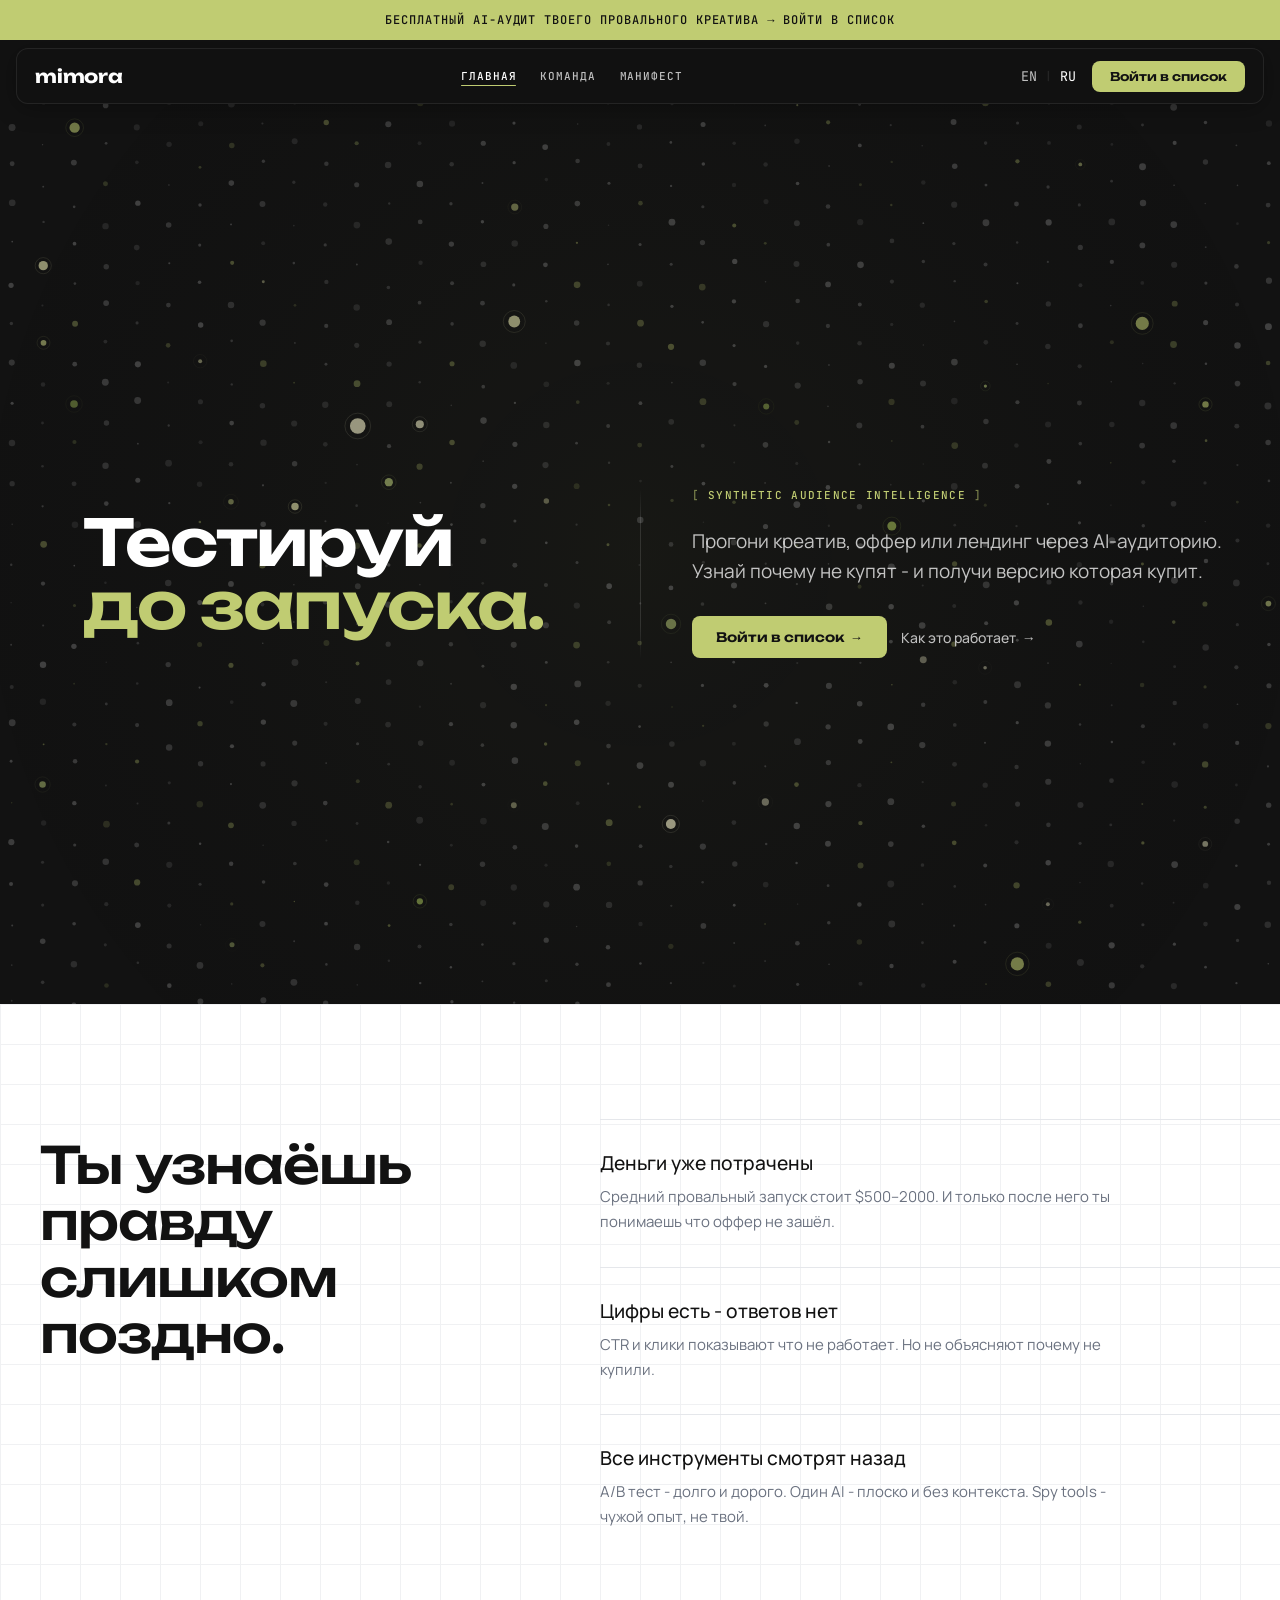
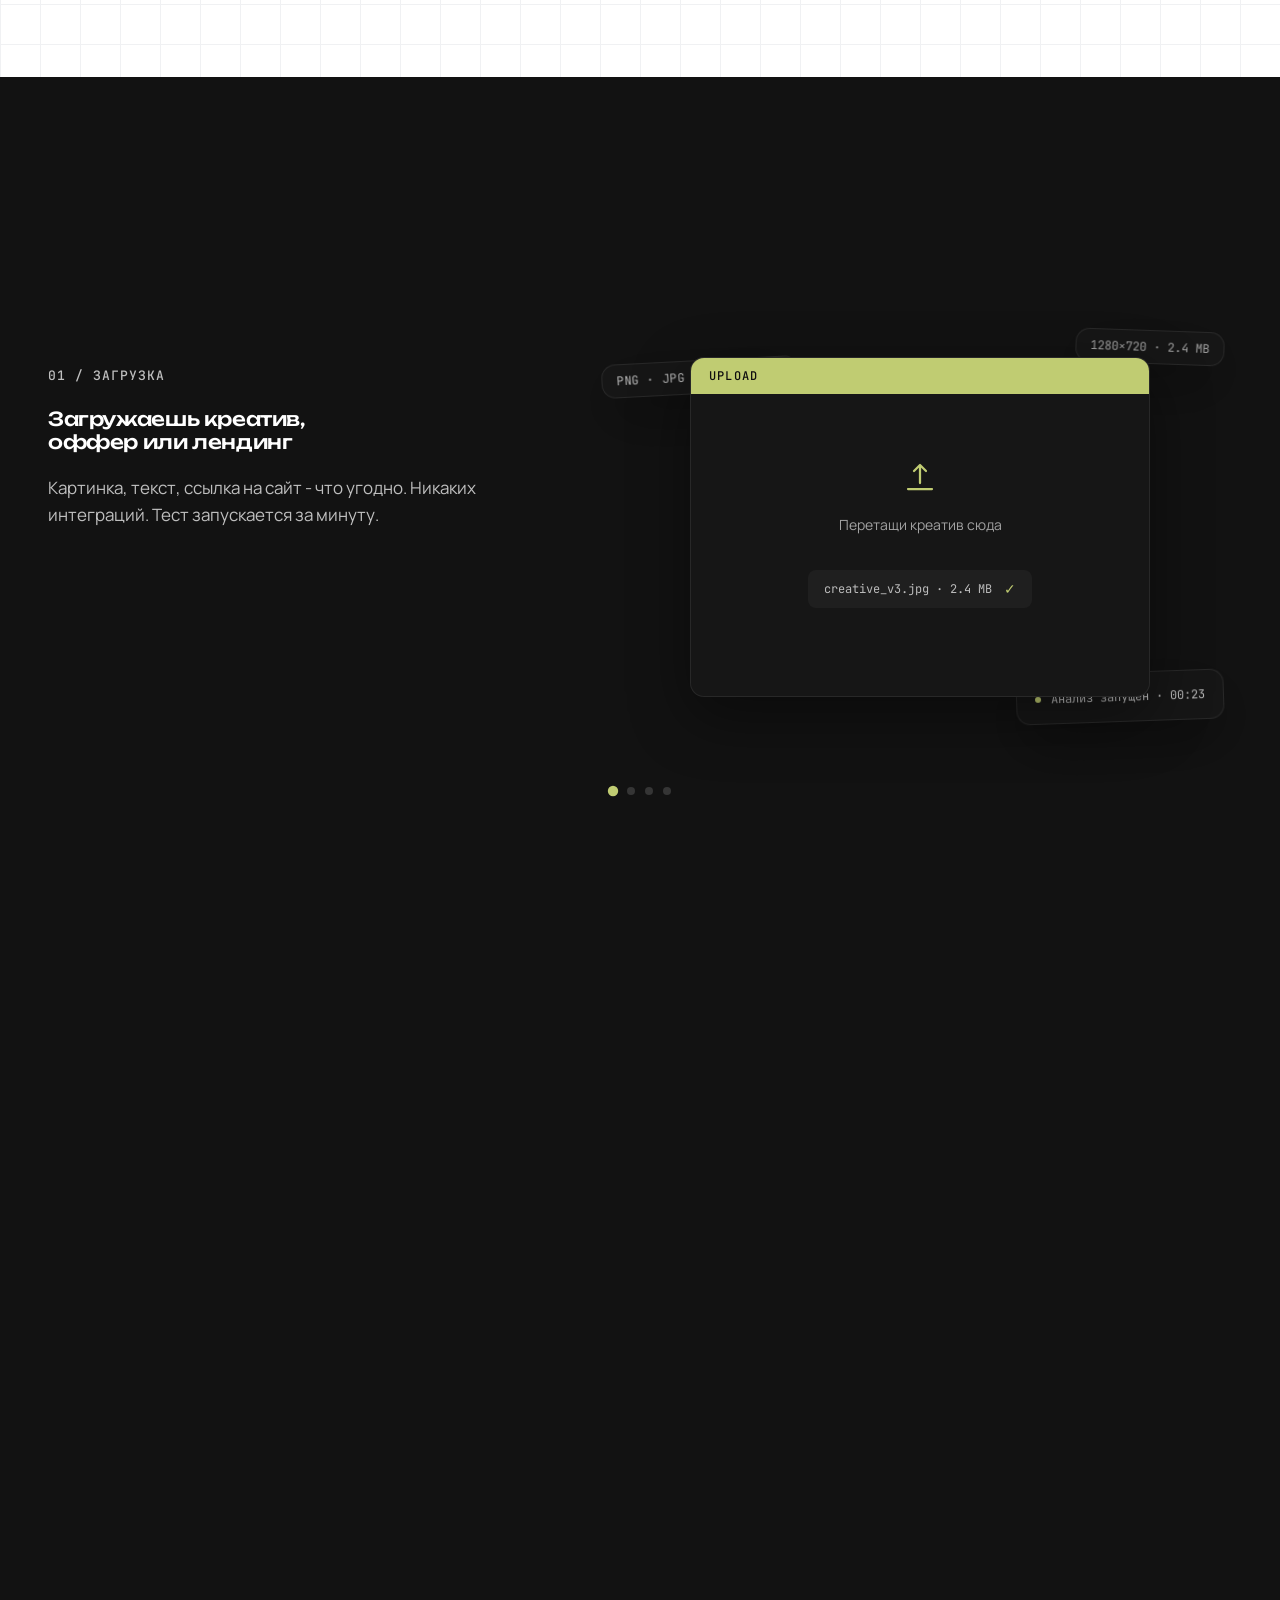
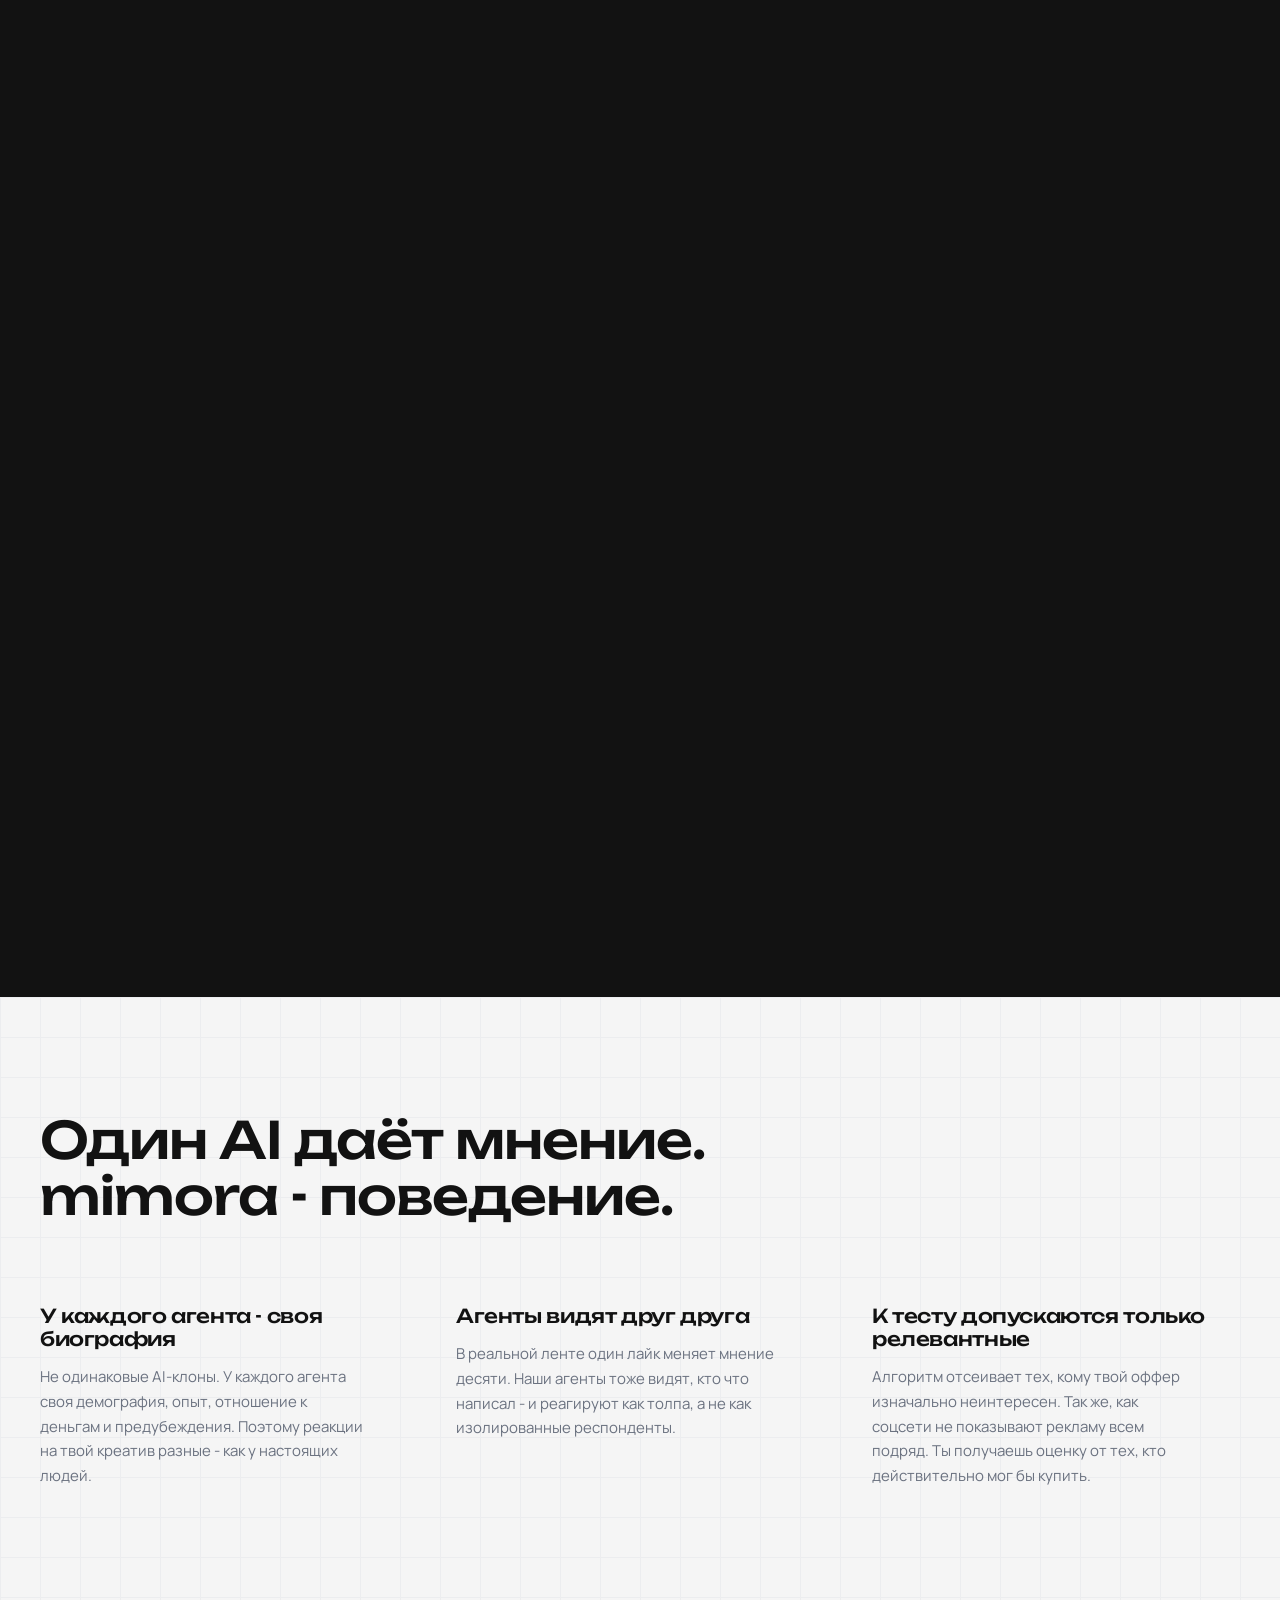
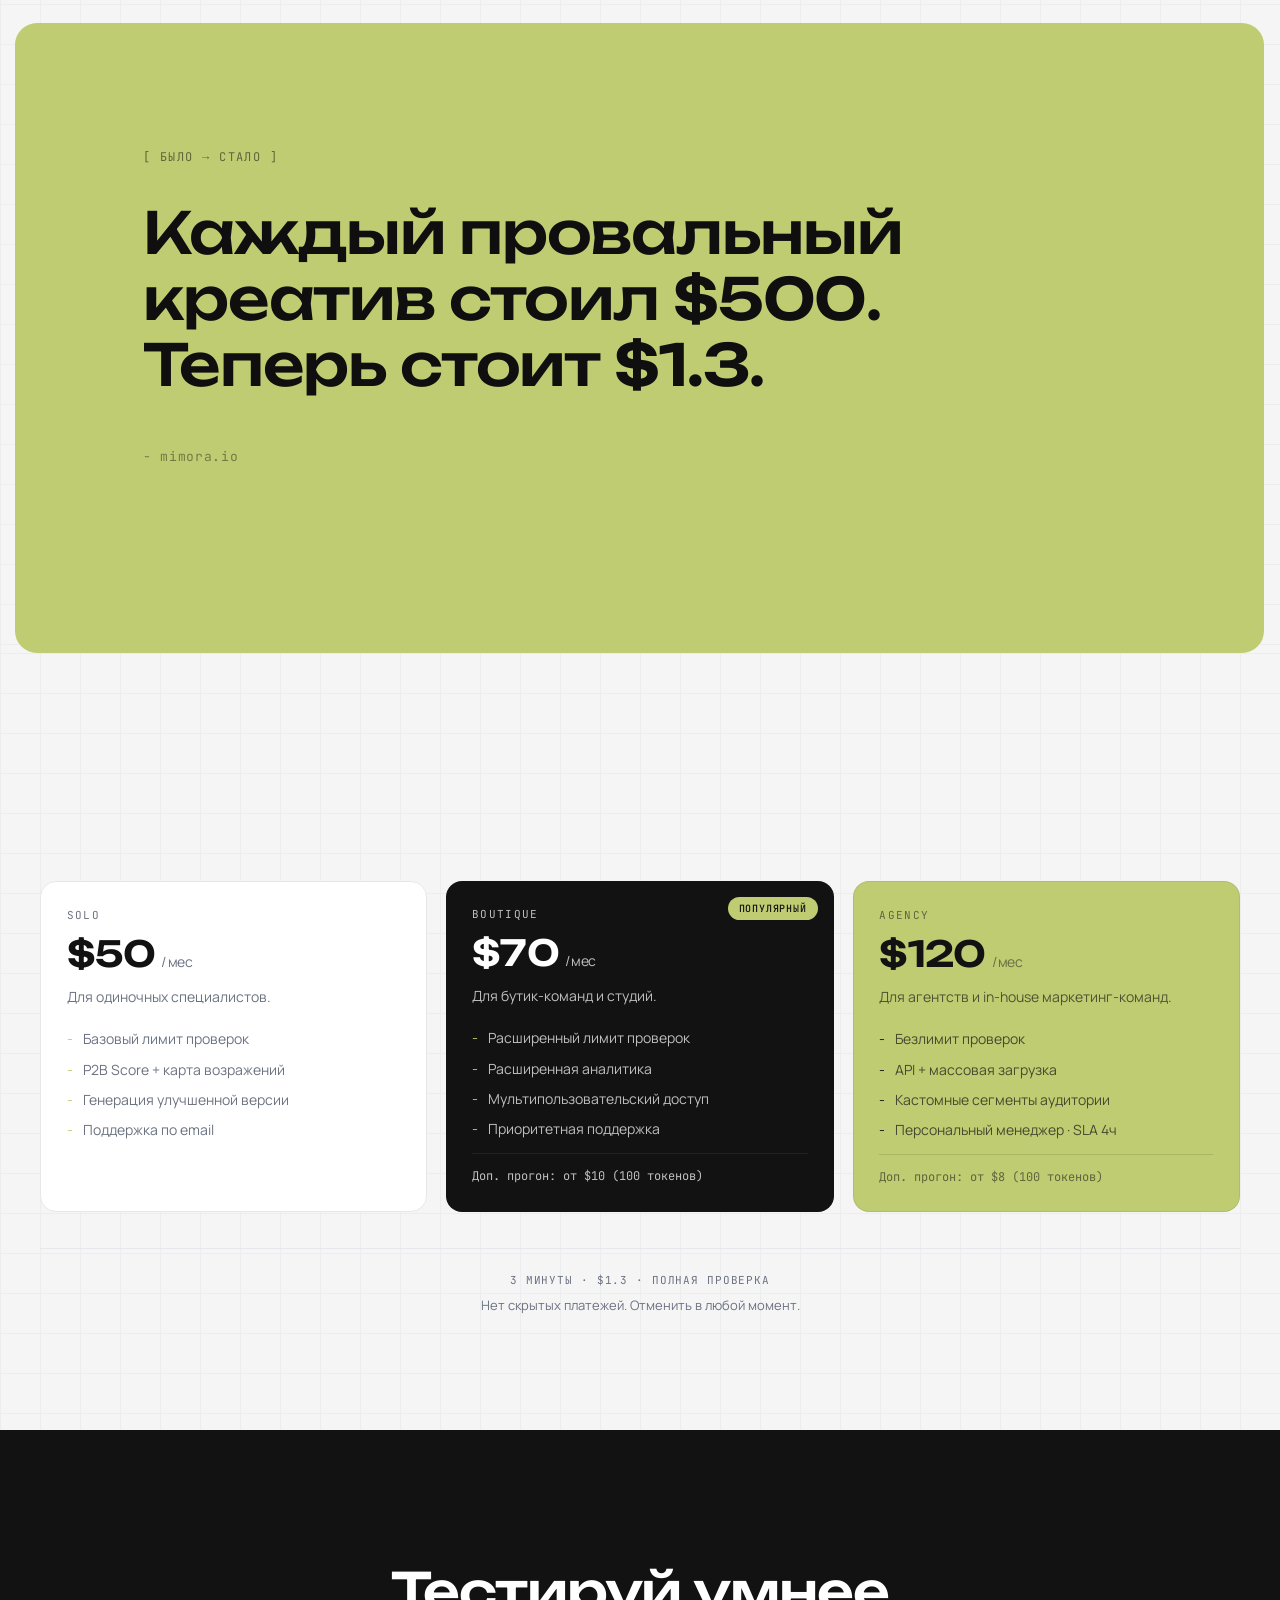
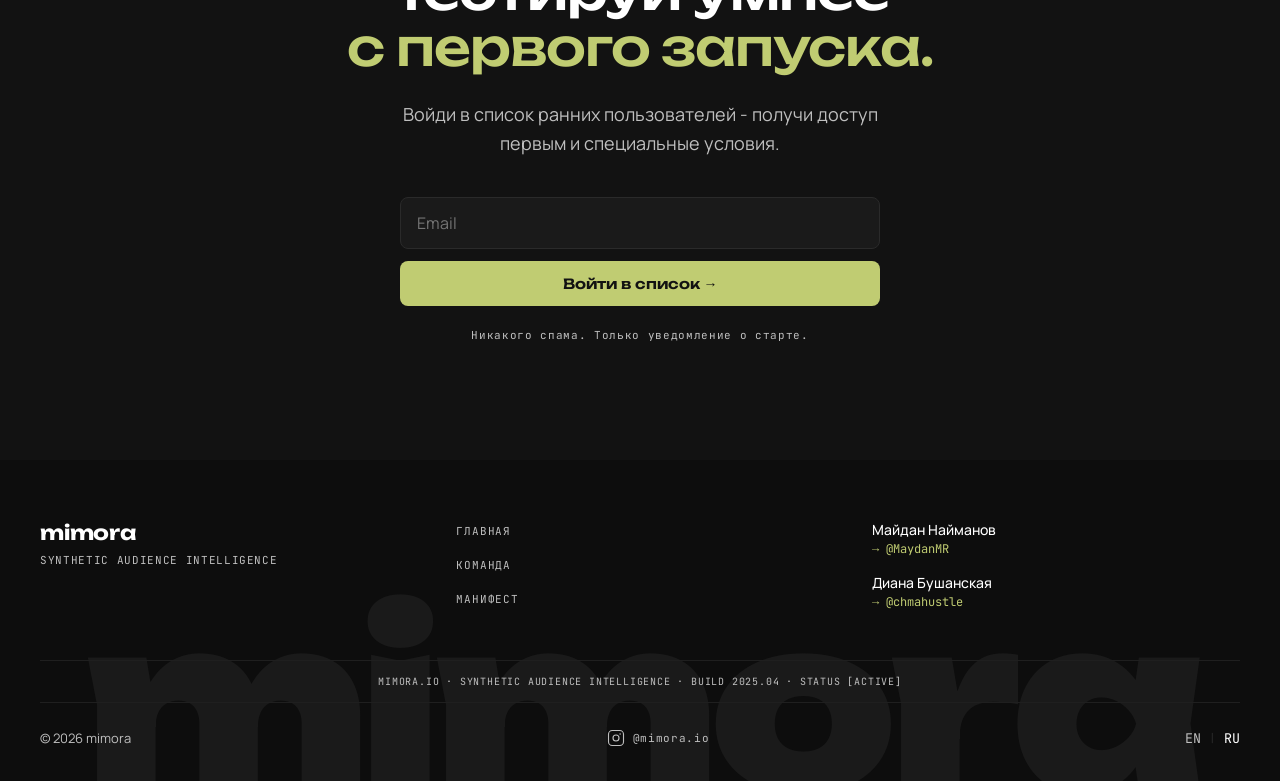
==== commit 08362843: "new" ====
--- a/index.html
+++ b/index.html
@@ -3,7 +3,7 @@
 <head>
   <meta charset="utf-8">
   <meta name="viewport" content="width=device-width, initial-scale=1">
-  <title>mimora — Synthetic Audience Intelligence</title>
+  <title>mimora - Synthetic Audience Intelligence</title>
   <link rel="stylesheet" href="css/fonts.css">
   <link rel="stylesheet" href="css/main.css">
 </head>
@@ -20,10 +20,9 @@
   <nav class="nav" id="nav">
     <a href="index.html" class="nav-logo">mimora</a>
     <div class="nav-links">
-      <a href="index.html#solution" data-en="HOW IT WORKS" data-ru="КАК РАБОТАЕТ">КАК РАБОТАЕТ</a>
-      <a href="index.html#tech" data-en="TECHNOLOGY" data-ru="ТЕХНОЛОГИЯ">ТЕХНОЛОГИЯ</a>
-      <a href="index.html#pricing" data-en="PRICING" data-ru="ЦЕНЫ">ЦЕНЫ</a>
-      <a href="about.html" data-en="ABOUT" data-ru="О КОМАНДЕ">О КОМАНДЕ</a>
+      <a href="index.html" data-en="HOME" data-ru="ГЛАВНАЯ">ГЛАВНАЯ</a>
+      <a href="about.html" data-en="TEAM" data-ru="КОМАНДА">КОМАНДА</a>
+      <a href="/manifesto.html" data-en="MANIFESTO" data-ru="МАНИФЕСТ">МАНИФЕСТ</a>
     </div>
     <div class="nav-right">
       <div class="lang">
@@ -50,10 +49,9 @@
     </button>
   </div>
   <div class="mobile-menu-links">
-    <a href="index.html#solution" data-en="How it works" data-ru="Как работает">Как работает</a>
-    <a href="index.html#tech" data-en="Technology" data-ru="Технология">Технология</a>
-    <a href="index.html#pricing" data-en="Pricing" data-ru="Цены">Цены</a>
-    <a href="about.html" data-en="About" data-ru="О команде">О команде</a>
+    <a href="index.html" data-en="Home" data-ru="Главная">Главная</a>
+    <a href="about.html" data-en="Team" data-ru="Команда">Команда</a>
+    <a href="/manifesto.html" data-en="Manifesto" data-ru="Манифест">Манифест</a>
   </div>
   <div class="mobile-menu-foot">
     <div class="lang">
@@ -65,7 +63,7 @@
   </div>
 </div>
 
-<!-- ============ SECTION 1 — HERO ============ -->
+<!-- ============ SECTION 1 - HERO ============ -->
 <section class="hero sec-dark" data-bg="dark" id="hero">
   <div class="hero-canvas-wrap">
     <canvas class="hero-canvas" id="heroCanvas"></canvas>
@@ -82,23 +80,18 @@
         <div class="hero-split-divider" aria-hidden="true"></div>
         <div class="hero-split-right">
           <span class="label" data-en="SYNTHETIC AUDIENCE INTELLIGENCE" data-ru="SYNTHETIC AUDIENCE INTELLIGENCE">SYNTHETIC AUDIENCE INTELLIGENCE</span>
-          <p class="hero-sub" data-en="Run your creative, offer, or landing page through an AI audience. Find out why they won't buy — and get the version they will." data-ru="Прогони креатив, оффер или лендинг через AI-аудиторию. Узнай почему не купят — и получи версию которая купит.">Прогони креатив, оффер или лендинг через AI-аудиторию. Узнай почему не купят — и получи версию которая купит.</p>
+          <p class="hero-sub" data-en="Run your creative, offer, or landing page through an AI audience. Find out why they won't buy - and get the version they will." data-ru="Прогони креатив, оффер или лендинг через AI-аудиторию. Узнай почему не купят - и получи версию которая купит.">Прогони креатив, оффер или лендинг через AI-аудиторию. Узнай почему не купят - и получи версию которая купит.</p>
           <div class="hero-ctas">
             <a href="#waitlist" class="btn-primary"><span data-en="Join waitlist" data-ru="Войти в список">Войти в список</span> →</a>
             <a href="#solution" class="btn-ghost"><span data-en="How it works" data-ru="Как это работает">Как это работает</span> →</a>
           </div>
-          <div class="hero-metric" data-en="3 MIN · $1.3 · FULL LANDING TEST" data-ru="3 МИН · $1.3 · ПОЛНАЯ ПРОВЕРКА ЛЕНДИНГА">3 МИН · $1.3 · ПОЛНАЯ ПРОВЕРКА ЛЕНДИНГА</div>
-          <div class="hero-live">
-            <span class="live-dot"></span>
-            <span data-en="412 creatives tested today" data-ru="412 креативов протестировано сегодня">412 креативов протестировано сегодня</span>
-          </div>
-        </div>
-      </div>
-    </div>
-  </div>
-</section>
-
-<!-- ============ SECTION 2 — PROBLEM ============ -->
+        </div>
+      </div>
+    </div>
+  </div>
+</section>
+
+<!-- ============ SECTION 2 - PROBLEM ============ -->
 <section class="sec-white" data-bg="light" id="problem">
   <div class="grid-bg"></div>
   <div class="container problem-grid">
@@ -114,23 +107,27 @@
       </div>
       <div class="prob-item reveal" style="transition-delay:.08s">
         <div>
-          <div class="prob-title" data-en="Numbers without answers" data-ru="Цифры есть — ответов нет">Цифры есть - ответов нет</div>
+          <div class="prob-title" data-en="Numbers without answers" data-ru="Цифры есть - ответов нет">Цифры есть - ответов нет</div>
           <p class="prob-body" data-en="CTR and clicks show what didn't work. Not why they didn't buy." data-ru="CTR и клики показывают что не работает. Но не объясняют почему не купили.">CTR и клики показывают что не работает. Но не объясняют почему не купили.</p>
         </div>
       </div>
       <div class="prob-item reveal" style="transition-delay:.16s">
         <div>
           <div class="prob-title" data-en="All tools look backward" data-ru="Все инструменты смотрят назад">Все инструменты смотрят назад</div>
-          <p class="prob-body" data-en="A/B tests are slow and costly. One AI is flat. Spy tools show others' experience." data-ru="A/B тест — долго и дорого. Один AI — плоско и без контекста. Spy tools — чужой опыт, не твой.">A/B тест - долго и дорого. Один AI - плоско и без контекста. Spy tools - чужой опыт, не твой.</p>
-        </div>
-      </div>
-    </div>
-  </div>
-</section>
-
-<!-- ============ SECTION 3 — SOLUTION ============ -->
+          <p class="prob-body" data-en="A/B tests are slow and costly. One AI is flat. Spy tools show others' experience." data-ru="A/B тест - долго и дорого. Один AI - плоско и без контекста. Spy tools - чужой опыт, не твой.">A/B тест - долго и дорого. Один AI - плоско и без контекста. Spy tools - чужой опыт, не твой.</p>
+        </div>
+      </div>
+    </div>
+  </div>
+</section>
+
+<!-- ============ SECTION 3 - SOLUTION ============ -->
 <section class="how-it-works sec-dark" data-bg="dark" id="solution">
   <div class="how-sticky">
+    <div class="how-scroll-hint" id="howScrollHint">
+      <span data-en="scroll" data-ru="скролл">скролл</span>
+      <svg width="16" height="16" viewBox="0 0 16 16" fill="none" stroke="currentColor" stroke-width="1.5" stroke-linecap="round"><line x1="8" y1="2" x2="8" y2="14"/><polyline points="4,10 8,14 12,10"/></svg>
+    </div>
     <div class="how-grid">
 
       <!-- LEFT: TEXT -->
@@ -138,7 +135,7 @@
         <div class="how-step active" data-step="1">
           <span class="how-label" data-en="01 / Upload" data-ru="01 / Загрузка">01 / Загрузка</span>
           <h3 class="how-title" data-en="Upload your creative, offer, or landing page" data-ru="Загружаешь креатив, оффер или лендинг">Загружаешь креатив, оффер или лендинг</h3>
-          <p class="how-body" data-en="Image, text, or a link to your site — whatever you've got. No integrations. The test starts in under a minute." data-ru="Картинка, текст, ссылка на сайт — что угодно. Никаких интеграций. Тест запускается за минуту.">Картинка, текст, ссылка на сайт — что угодно. Никаких интеграций. Тест запускается за минуту.</p>
+          <p class="how-body" data-en="Image, text, or a link to your site - whatever you've got. No integrations. The test starts in under a minute." data-ru="Картинка, текст, ссылка на сайт - что угодно. Никаких интеграций. Тест запускается за минуту.">Картинка, текст, ссылка на сайт - что угодно. Никаких интеграций. Тест запускается за минуту.</p>
         </div>
         <div class="how-step" data-step="2">
           <span class="how-label" data-en="02 / Audience" data-ru="02 / Аудитория">02 / Аудитория</span>
@@ -148,12 +145,12 @@
         <div class="how-step" data-step="3">
           <span class="how-label" data-en="03 / Analytics" data-ru="03 / Аналитика">03 / Аналитика</span>
           <h3 class="how-title" data-en="See why they won't buy" data-ru="Видишь почему не купят">Видишь почему не купят</h3>
-          <p class="how-body" data-en="P2B Score, objection map, reasons for rejection. Agents literally comment on your creative — like a live focus group in the comments." data-ru="P2B Score, карта возражений, причины отказа. Агенты буквально комментируют твой креатив — как живая фокус-группа в комментах.">P2B Score, карта возражений, причины отказа. Агенты буквально комментируют твой креатив — как живая фокус-группа в комментах.</p>
+          <p class="how-body" data-en="P2B Score, objection map, reasons for rejection. Agents literally comment on your creative - like a live focus group in the comments." data-ru="P2B Score, карта возражений, причины отказа. Агенты буквально комментируют твой креатив - как живая фокус-группа в комментах.">P2B Score, карта возражений, причины отказа. Агенты буквально комментируют твой креатив - как живая фокус-группа в комментах.</p>
         </div>
         <div class="how-step" data-step="4">
           <span class="how-label" data-en="04 / Improvement" data-ru="04 / Улучшение">04 / Улучшение</span>
           <h3 class="how-title" data-en="Get the version they'll buy" data-ru="Получаешь версию которая купят">Получаешь версию которая купят</h3>
-          <p class="how-body" data-en="The platform generates a fixed version addressing the found objections. Re-run the test. Only then — go live." data-ru="Платформа сразу генерирует исправленный креатив с учётом найденных возражений. Прогоняешь повторно. И только потом — в трафик.">Платформа сразу генерирует исправленный креатив с учётом найденных возражений. Прогоняешь повторно. И только потом — в трафик.</p>
+          <p class="how-body" data-en="The platform generates a fixed version addressing the found objections. Re-run the test. Only then - go live." data-ru="Платформа сразу генерирует исправленный креатив с учётом найденных возражений. Прогоняешь повторно. И только потом - в трафик.">Платформа сразу генерирует исправленный креатив с учётом найденных возражений. Прогоняешь повторно. И только потом - в трафик.</p>
         </div>
       </div>
 
@@ -256,34 +253,34 @@
   </div>
 </section>
 
-<!-- ============ SECTION 4 — TECHNOLOGY ============ -->
+<!-- ============ SECTION 4 - TECHNOLOGY ============ -->
 <section class="sec-gray" data-bg="light" id="tech">
   <div class="grid-bg"></div>
   <div class="container">
     <div class="tech-head reveal">
-      <h2 class="h-sec"><span data-en="One AI gives opinions. mimora gives behavior." data-ru="Один AI даёт мнение. mimora — поведение.">Один AI даёт мнение. mimora — поведение.</span></h2>
+      <h2 class="h-sec"><span data-en="One AI gives opinions. mimora gives behavior." data-ru="Один AI даёт мнение. mimora - поведение.">Один AI даёт мнение. mimora - поведение.</span></h2>
     </div>
 
     <div class="tech-row">
       <div class="tech-block reveal">
-        <h3 class="tech-block-t" data-en="Each agent has a real backstory" data-ru="У каждого агента — своя биография">У каждого агента — своя биография</h3>
-        <p class="tech-block-b" data-en="Not identical AI clones. Each agent has their own demographics, history, attitude toward money, and biases. Their reactions to your creative differ — like real people." data-ru="Не одинаковые AI-клоны. У каждого агента своя демография, опыт, отношение к деньгам и предубеждения. Поэтому реакции на твой креатив разные — как у настоящих людей.">Не одинаковые AI-клоны. У каждого агента своя демография, опыт, отношение к деньгам и предубеждения. Поэтому реакции на твой креатив разные — как у настоящих людей.</p>
+        <h3 class="tech-block-t" data-en="Each agent has a real backstory" data-ru="У каждого агента - своя биография">У каждого агента - своя биография</h3>
+        <p class="tech-block-b" data-en="Not identical AI clones. Each agent has their own demographics, history, attitude toward money, and biases. Their reactions to your creative differ - like real people." data-ru="Не одинаковые AI-клоны. У каждого агента своя демография, опыт, отношение к деньгам и предубеждения. Поэтому реакции на твой креатив разные - как у настоящих людей.">Не одинаковые AI-клоны. У каждого агента своя демография, опыт, отношение к деньгам и предубеждения. Поэтому реакции на твой креатив разные - как у настоящих людей.</p>
       </div>
       <div class="tech-block reveal" style="transition-delay:.1s">
         <h3 class="tech-block-t" data-en="Agents see each other" data-ru="Агенты видят друг друга">Агенты видят друг друга</h3>
-        <p class="tech-block-b" data-en="In a real feed, one like changes the mind of ten others. Our agents also see each other's reactions — they behave like a crowd, not isolated respondents." data-ru="В реальной ленте один лайк меняет мнение десяти. Наши агенты тоже видят, кто что написал — и реагируют как толпа, а не как изолированные респонденты.">В реальной ленте один лайк меняет мнение десяти. Наши агенты тоже видят, кто что написал — и реагируют как толпа, а не как изолированные респонденты.</p>
+        <p class="tech-block-b" data-en="In a real feed, one like changes the mind of ten others. Our agents also see each other's reactions - they behave like a crowd, not isolated respondents." data-ru="В реальной ленте один лайк меняет мнение десяти. Наши агенты тоже видят, кто что написал - и реагируют как толпа, а не как изолированные респонденты.">В реальной ленте один лайк меняет мнение десяти. Наши агенты тоже видят, кто что написал - и реагируют как толпа, а не как изолированные респонденты.</p>
       </div>
       <div class="tech-block reveal" style="transition-delay:.2s">
         <h3 class="tech-block-t" data-en="Only relevant agents pass the filter" data-ru="К тесту допускаются только релевантные">К тесту допускаются только релевантные</h3>
-        <p class="tech-block-b" data-en="The algorithm filters out agents who wouldn't care about your offer in the first place — just like social platforms don't show ads to everyone. You get reactions from those who could actually buy." data-ru="Алгоритм отсеивает тех, кому твой оффер изначально неинтересен. Так же, как соцсети не показывают рекламу всем подряд. Ты получаешь оценку от тех, кто действительно мог бы купить.">Алгоритм отсеивает тех, кому твой оффер изначально неинтересен. Так же, как соцсети не показывают рекламу всем подряд. Ты получаешь оценку от тех, кто действительно мог бы купить.</p>
-      </div>
-    </div>
-
-
-  </div>
-</section>
-
-<!-- ============ SECTION — MANIFEST ============ -->
+        <p class="tech-block-b" data-en="The algorithm filters out agents who wouldn't care about your offer in the first place - just like social platforms don't show ads to everyone. You get reactions from those who could actually buy." data-ru="Алгоритм отсеивает тех, кому твой оффер изначально неинтересен. Так же, как соцсети не показывают рекламу всем подряд. Ты получаешь оценку от тех, кто действительно мог бы купить.">Алгоритм отсеивает тех, кому твой оффер изначально неинтересен. Так же, как соцсети не показывают рекламу всем подряд. Ты получаешь оценку от тех, кто действительно мог бы купить.</p>
+      </div>
+    </div>
+
+
+  </div>
+</section>
+
+<!-- ============ SECTION - MANIFEST ============ -->
 <section class="sec-quote" data-bg="light" id="manifesto-block">
   <div class="grid-bg"></div>
   <div class="container quote-wrap">
@@ -297,12 +294,12 @@
           <span data-en="Now it costs " data-ru="Теперь стоит ">Теперь стоит </span><strong>$1.3</strong><span data-en="." data-ru=".">.</span>
         </span>
       </p>
-      <p class="quote-sign" data-en="— mimora.io" data-ru="— mimora.io">— mimora.io</p>
-    </div>
-  </div>
-</section>
-
-<!-- ============ SECTION 7 — PRICING ============ -->
+      <p class="quote-sign" data-en="- mimora.io" data-ru="- mimora.io">- mimora.io</p>
+    </div>
+  </div>
+</section>
+
+<!-- ============ SECTION 7 - PRICING ============ -->
 <section class="sec-gray" data-bg="light" id="pricing">
   <div class="grid-bg"></div>
   <div class="container">
@@ -358,14 +355,14 @@
   </div>
 </section>
 
-<!-- ============ SECTION 9 — WAITLIST ============ -->
+<!-- ============ SECTION 9 - WAITLIST ============ -->
 <section class="sec-dark" data-bg="dark" id="waitlist">
   <div class="container wait">
       <h2 class="h-hero reveal">
       <span class="l1" data-en="Be first to" data-ru="Тестируй умнее">Тестируй умнее</span>
       <span class="l2" data-en="test smarter." data-ru="с первого запуска.">с первого запуска.</span>
     </h2>
-    <p class="wait-sub reveal" data-en="Join early access — get first access and special terms." data-ru="Войди в список ранних пользователей — получи доступ первым и специальные условия.">Войди в список ранних пользователей - получи доступ первым и специальные условия.</p>
+    <p class="wait-sub reveal" data-en="Join early access - get first access and special terms." data-ru="Войди в список ранних пользователей - получи доступ первым и специальные условия.">Войди в список ранних пользователей - получи доступ первым и специальные условия.</p>
     <form class="wait-form reveal" id="waitForm" onsubmit="event.preventDefault(); waitlistSubmit(this);">
       <input type="email" required="" data-en-placeholder="Email" data-ru-placeholder="Email" placeholder="Email">
       <button type="submit"><span data-en="Join Waitlist" data-ru="Войти в список">Войти в список</span> →</button>
@@ -384,10 +381,9 @@
         <div class="tag">SYNTHETIC AUDIENCE INTELLIGENCE</div>
       </div>
       <div class="foot-nav">
-        <a href="index.html#solution" data-en="HOW IT WORKS" data-ru="КАК РАБОТАЕТ">КАК РАБОТАЕТ</a>
-        <a href="index.html#tech" data-en="TECHNOLOGY" data-ru="ТЕХНОЛОГИЯ">ТЕХНОЛОГИЯ</a>
-        <a href="index.html#pricing" data-en="PRICING" data-ru="ЦЕНЫ">ЦЕНЫ</a>
-        <a href="about.html" data-en="ABOUT" data-ru="О КОМАНДЕ">О КОМАНДЕ</a>
+        <a href="index.html" data-en="HOME" data-ru="ГЛАВНАЯ">ГЛАВНАЯ</a>
+        <a href="about.html" data-en="TEAM" data-ru="КОМАНДА">КОМАНДА</a>
+        <a href="manifesto.html" data-en="MANIFESTO" data-ru="МАНИФЕСТ">МАНИФЕСТ</a>
       </div>
       <div class="foot-people">
         <div class="foot-person">
@@ -396,13 +392,21 @@
         </div>
         <div class="foot-person">
           <span class="name" data-en="Diana Bushanskaya" data-ru="Диана Бушанская">Диана Бушанская</span>
-          <a href="#" class="muted">mimora.io</a>
+          <a href="https://t.me/chmahustle" target="_blank" rel="noopener">→ @chmahustle</a>
         </div>
       </div>
     </div>
     <div class="foot-strip">MIMORA.IO · SYNTHETIC AUDIENCE INTELLIGENCE · BUILD 2025.04 · STATUS [ACTIVE]</div>
     <div class="foot-bot">
-      <span>© 2025 mimora</span>
+      <span>© 2026 mimora</span>
+      <a href="https://www.instagram.com/mimora.io?igsh=MW81bnBxNWN5bnN2dg%3D%3D&utm_source=qr" target="_blank" rel="noopener" class="foot-insta">
+        <svg width="18" height="18" viewBox="0 0 24 24" fill="none" stroke="currentColor" stroke-width="1.5" stroke-linecap="round" stroke-linejoin="round">
+          <rect x="2" y="2" width="20" height="20" rx="5" ry="5"/>
+          <circle cx="12" cy="12" r="4"/>
+          <circle cx="17.5" cy="6.5" r="1" fill="currentColor" stroke="none"/>
+        </svg>
+        <span>@mimora.io</span>
+      </a>
       <div class="lang">
         <button data-lang="en">EN</button>
         <span class="sep">|</span>
--- a/css/main.css
+++ b/css/main.css
@@ -3,7 +3,7 @@
 html{overflow-x:hidden}
 html,body{height:auto}
 
-/* Custom scrollbar — brand palette */
+/* Custom scrollbar - brand palette */
 ::-webkit-scrollbar{width:8px;height:8px}
 ::-webkit-scrollbar-track{background:#121212}
 ::-webkit-scrollbar-thumb{background:#C0CC72;border-radius:4px}
@@ -64,7 +64,7 @@
 
 h1,h2,h3,h4{font-family:var(--u);font-weight:500;line-height:1.1;letter-spacing:-.02em}
 
-/* Section headings (h2) — not Hero h1 */
+/* Section headings (h2) - not Hero h1 */
 h2,.h-sec{
   font-size:clamp(36px,4vw,56px);
   font-weight:500;
@@ -129,8 +129,16 @@
   color:var(--gray-on-dark);transition:color .2s;
 }
 .nav-links a:hover{color:#fff}
+.nav-links a.nav-active{color:#fff;position:relative}
+.nav-links a.nav-active::after{
+  content:'';
+  position:absolute;bottom:-3px;left:0;right:0;
+  height:1px;background:var(--lime);border-radius:1px;
+}
 .nav.light .nav-links a{color:var(--text-mute)}
 .nav.light .nav-links a:hover{color:var(--text-dark)}
+.nav.light .nav-links a.nav-active{color:var(--text-dark)}
+.nav.light .nav-links a.nav-active::after{background:var(--text-dark)}
 .nav-right{display:flex;align-items:center;gap:16px}
 .lang{display:flex;align-items:center;gap:8px;font-family:var(--mono);font-size:11px}
 .lang button{cursor:pointer;color:var(--gray-on-dark);padding:2px 0}
@@ -289,11 +297,18 @@
 .hero-split{
   width:100%;
   display:grid;
-  grid-template-columns:minmax(0,1fr) auto minmax(0,1.2fr);
+  grid-template-columns:minmax(0,1fr) auto minmax(0,1fr);
   gap:clamp(28px,4vw,56px);
   align-items:center;
 }
-.hero-split-left{align-self:center}
+.hero-split-left{
+  align-self:center;
+  display:flex;
+  justify-content:center;  /* center h1 within its column */
+}
+.hero-split-left .hero-h{
+  text-align:left;
+}
 .hero-split-divider{
   width:1px;
   align-self:stretch;
@@ -422,7 +437,7 @@
 
 /* ============ SOLUTION / HOW IT WORKS (scroll-pinned, layered) ============ */
 .how-it-works{
-  height:400vh;position:relative;background:var(--bg-dark);
+  height:280vh;position:relative;background:var(--bg-dark);
   padding:0;overflow:visible;
 }
 .how-sticky{
@@ -620,8 +635,24 @@
 }
 
 /* Progress dots */
+.how-scroll-hint{
+  position:absolute;bottom:28px;left:50%;
+  transform:translateX(-50%);
+  display:flex;flex-direction:column;align-items:center;gap:6px;
+  font-family:var(--mono);font-size:10px;letter-spacing:.12em;text-transform:uppercase;
+  color:rgba(255,255,255,.35);
+  animation:hint-bounce 1.6s ease-in-out infinite;
+  transition:opacity .4s ease;
+  pointer-events:none;
+  z-index:10;
+}
+.how-scroll-hint.hidden{opacity:0}
+@keyframes hint-bounce{
+  0%,100%{transform:translateX(-50%) translateY(0)}
+  50%{transform:translateX(-50%) translateY(6px)}
+}
 .how-progress{
-  position:absolute;bottom:-60px;left:50%;
+  position:absolute;bottom:32px;left:50%;
   transform:translateX(-50%);
   display:flex;gap:10px;
 }
@@ -840,7 +871,7 @@
   width:100%;
   margin:0;
   background:#C0CC72;
-  padding:120px 10vw;
+  padding:120px 10vw 180px;
   min-height:70vh;
   border:none;
   border-radius:clamp(14px,2vw,22px);
@@ -978,7 +1009,7 @@
 .price-feats li{font-family:var(--m);font-size:clamp(12px,1.1vw,14px);color:var(--text-mute);padding-left:16px;position:relative;line-height:1.45}
 .price-bout .price-feats li{color:var(--gray-on-dark)}
 .price-agency .price-feats li{color:rgba(18,18,18,.7)}
-.price-feats li::before{content:'—';position:absolute;left:0;color:var(--lime)}
+.price-feats li::before{content:'-';position:absolute;left:0;color:var(--lime)}
 .price-agency .price-feats li::before{color:var(--text-dark)}
 .price-agency .price-addon{
   color:rgba(18,18,18,.55);
@@ -997,7 +1028,8 @@
 
 /* ============ TEAM ============ */
 .team-head{max-width:880px}
-.team-head .h-sec{margin-top:18px;color:var(--text-dark)}
+.team-head .label{margin-bottom:40px;display:block}
+.team-head .h-sec{margin-top:0;color:var(--text-dark)}
 .team-head .sec-sub{margin:24px 0 0;color:var(--text-mute);max-width:560px}
 
 /* Full-width team photo */
@@ -1007,14 +1039,14 @@
   margin-top:clamp(40px,5vw,64px);
   border-radius:clamp(16px,2vw,28px);
   overflow:hidden;
-  /* height auto — image defines it */
+  /* height auto - image defines it */
 }
 .team-photo{
   display:block;
   width:100%;
   height:clamp(340px,55vw,680px);
   object-fit:cover;
-  object-position:center 20%;
+  object-position:center 40%;
 }
 /* Gradient for text readability */
 .team-photo-overlay{
@@ -1034,7 +1066,7 @@
 .team-photo-person{
   display:flex;
   flex-direction:column;
-  gap:6px;
+  gap:3px;
 }
 .team-photo-person--right{
   text-align:right;
@@ -1042,26 +1074,35 @@
 }
 .team-photo-label{
   font-family:var(--mono);
-  font-size:11px;
-  letter-spacing:.12em;
-  color:rgba(255,255,255,.55);
+  font-size:10px;
+  letter-spacing:.1em;
+  color:rgba(255,255,255,.5);
   text-transform:uppercase;
+  margin-bottom:2px;
 }
 .team-photo-name{
   font-family:var(--u);
-  font-size:clamp(26px,3.2vw,48px);
+  font-size:clamp(20px,2.4vw,36px);
   font-weight:500;
-  line-height:1.08;
+  line-height:1.1;
   letter-spacing:-.02em;
   color:#fff;
-  margin:4px 0 0;
+  margin:0;
 }
 .name-lime{color:var(--lime)}
 .team-photo-role{
   font-family:var(--m);
-  font-size:clamp(13px,1.2vw,15px);
+  font-size:clamp(12px,1vw,13px);
   color:rgba(255,255,255,.55);
-  margin:6px 0 0;
+  margin:4px 0 0;
+}
+.team-photo-bio{
+  font-family:var(--m);
+  font-size:clamp(11px,0.9vw,12px);
+  color:rgba(255,255,255,.38);
+  margin:4px 0 0;
+  line-height:1.45;
+  max-width:26ch;
 }
 .team-photo-link{
   font-family:var(--mono);
@@ -1074,7 +1115,7 @@
 }
 .team-photo-link:hover{color:var(--lime)}
 
-/* Old cards — kept for compatibility, not used on about page */
+/* Old cards - kept for compatibility, not used on about page */
 .team-label{font-family:var(--mono);font-size:11px;letter-spacing:.12em;color:var(--lime);text-transform:uppercase}
 .team-name{color:var(--text-dark);line-height:1.2}
 .team-body{font-family:var(--m);font-size:15px;color:var(--text-mute);line-height:1.65}
@@ -1170,6 +1211,16 @@
   background-size:100% 100%;
   width:100%;
   pointer-events:none;
+  transition: filter .6s ease;
+}
+.foot-watermark.is-active .foot-watermark-text{
+  animation: wm-hue 4s ease-in-out infinite;
+}
+@keyframes wm-hue{
+  0%   { filter: hue-rotate(0deg)  brightness(1);    }
+  35%  { filter: hue-rotate(22deg) brightness(1.18); }
+  65%  { filter: hue-rotate(-14deg) brightness(1.1); }
+  100% { filter: hue-rotate(0deg)  brightness(1);    }
 }
 .foot-inner{position:relative;z-index:1;pointer-events:none}
 .foot-inner > *{pointer-events:auto}
@@ -1210,6 +1261,13 @@
   letter-spacing:.08em;
 }
 .foot-bot{display:flex;justify-content:space-between;align-items:center;padding-top:24px;font-family:var(--m);font-size:13px;color:var(--gray-on-dark)}
+.foot-insta{
+  display:flex;align-items:center;gap:8px;
+  color:var(--gray-on-dark);text-decoration:none;
+  transition:color .2s;
+}
+.foot-insta:hover{color:#fff}
+.foot-insta span{font-family:var(--mono);font-size:11px;letter-spacing:.06em}
 
 /* ============ MORPH ANIMATION ============ */
 #pricing{
@@ -1224,7 +1282,7 @@
 }
 .price-head-clip{
   overflow:hidden;
-  padding-top:60px;       /* breathing room lives INSIDE the clip — hidden until text slides in */
+  padding-top:60px;       /* breathing room lives INSIDE the clip - hidden until text slides in */
   padding-bottom:8px;
 }
 .price-head-title{
@@ -1290,7 +1348,7 @@
   .quote-headline{font-size:clamp(28px,6vw,44px)}
   .morphing-text-target{font-size:clamp(28px,6vw,44px)}
 
-  /* Team photo — mobile */
+  /* Team photo - mobile */
   .team-photo{height:clamp(280px,90vw,420px);object-position:center 15%}
   .team-photo-overlay{padding:16px;align-items:flex-end}
   .team-photo-name{font-size:clamp(16px,5vw,22px)}
@@ -1298,3 +1356,81 @@
   .team-photo-role{font-size:12px;margin-top:3px}
   .team-photo-link{font-size:11px;margin-top:4px}
 }
+
+/* ============ MANIFESTO PAGE ============ */
+.manifesto-page{
+  background:#fff;
+  padding:var(--section-pad) 0 clamp(80px,10vw,140px);
+}
+.manifesto-inner{
+  max-width:860px;
+  margin:0 auto;
+  padding:0 clamp(24px,5vw,48px);
+}
+.manifesto-header{margin-bottom:clamp(60px,8vw,100px)}
+.manifesto-header .label{
+  display:block;
+  color:var(--lime-dark, #8a9430);
+  margin-bottom:32px;
+}
+.manifesto-title{
+  font-family:var(--u);
+  font-size:clamp(40px,6vw,72px);
+  font-weight:500;
+  line-height:1.08;
+  letter-spacing:-.025em;
+  color:var(--text-dark);
+  margin:0 0 20px;
+}
+.manifesto-intro{
+  font-family:var(--m);
+  font-size:clamp(16px,1.5vw,19px);
+  line-height:1.65;
+  color:var(--text-mute);
+  margin:0;
+  max-width:540px;
+}
+.manifesto-principles{
+  display:flex;
+  flex-direction:column;
+  gap:clamp(48px,6vw,80px);
+}
+.principle{
+  display:grid;
+  grid-template-columns:56px 1fr;
+  gap:0 clamp(20px,3vw,40px);
+  align-items:start;
+}
+.principle-num{
+  font-family:var(--mono);
+  font-size:13px;
+  color:var(--lime);
+  letter-spacing:.06em;
+  padding-top:6px;
+}
+.principle-body{display:flex;flex-direction:column;gap:12px}
+.principle-title{
+  font-family:var(--u);
+  font-size:clamp(20px,2.2vw,30px);
+  font-weight:500;
+  line-height:1.2;
+  letter-spacing:-.015em;
+  color:var(--text-dark);
+  margin:0;
+}
+.principle-text{
+  font-family:var(--m);
+  font-size:clamp(15px,1.3vw,17px);
+  line-height:1.7;
+  color:var(--text-mute);
+  margin:0;
+  max-width:600px;
+}
+
+@media (max-width:768px){
+  .principle{
+    grid-template-columns:1fr;
+    gap:8px;
+  }
+  .principle-num{padding-top:0}
+}
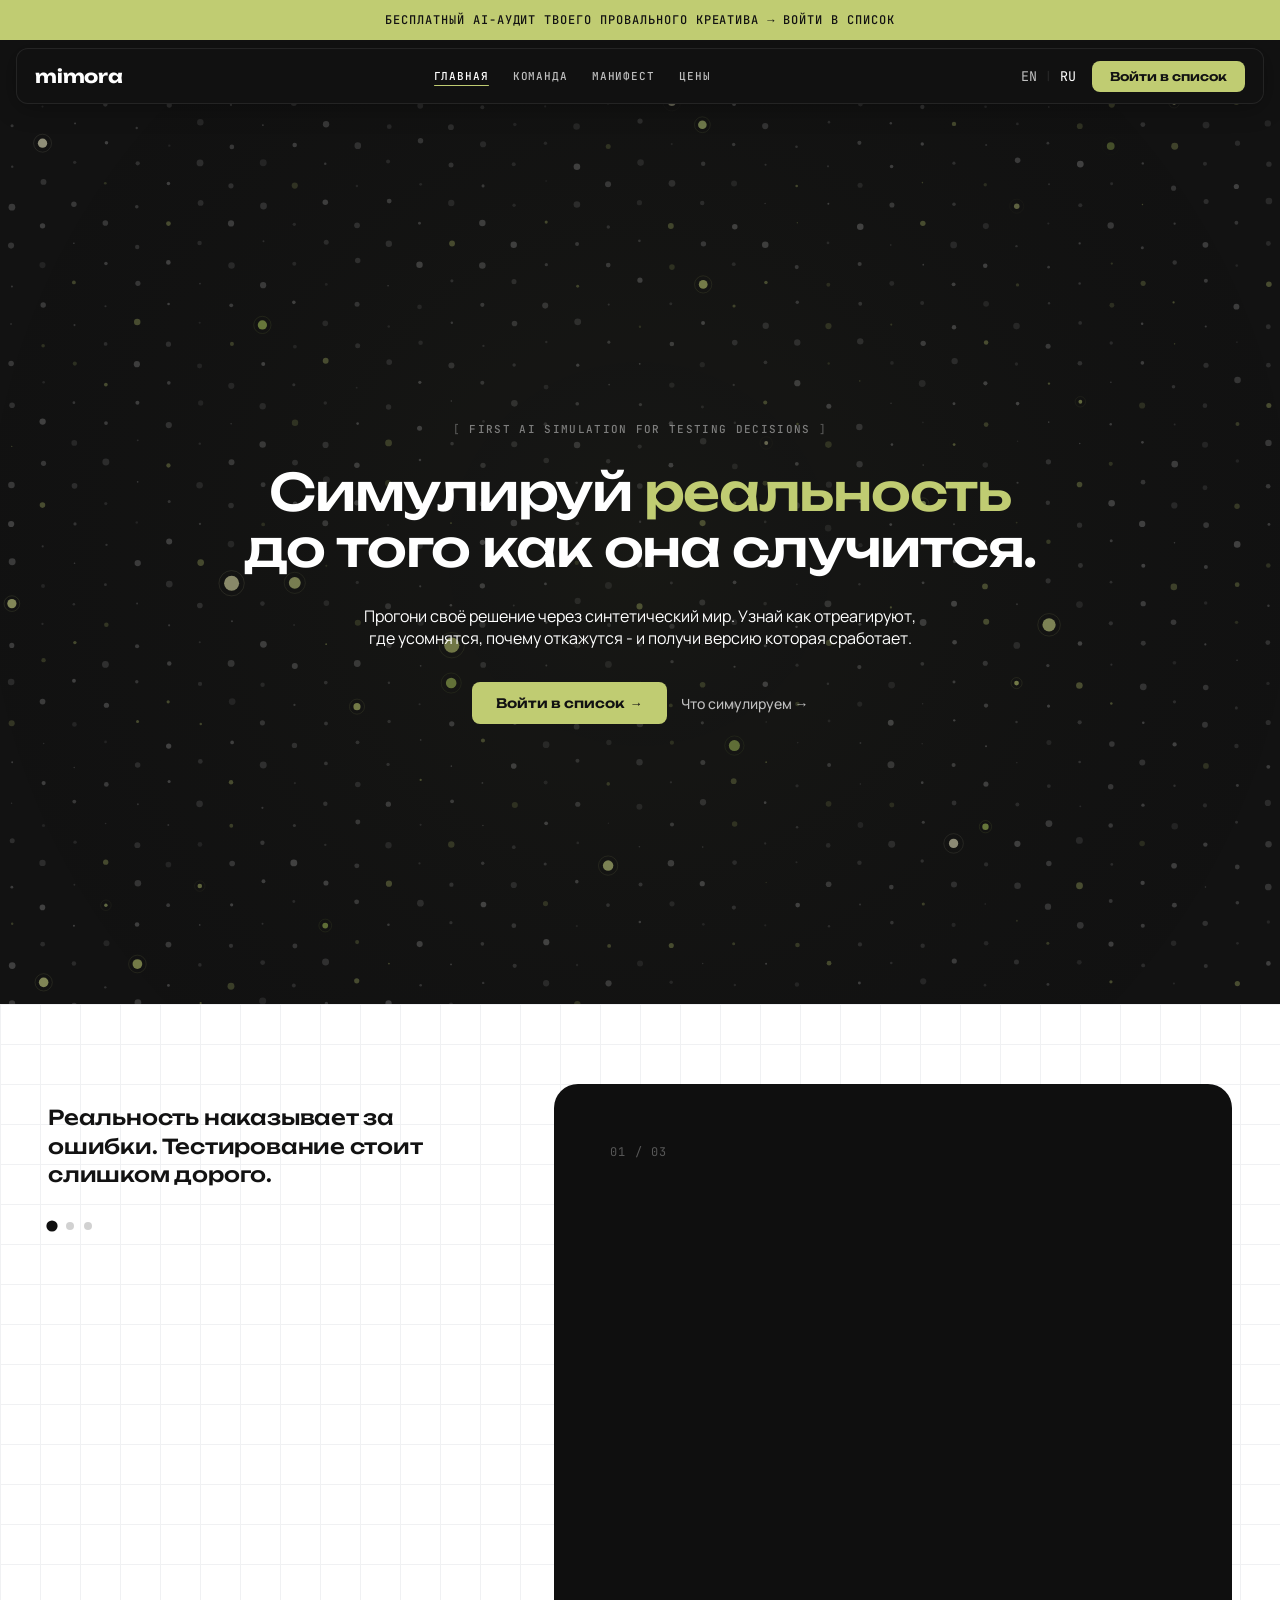
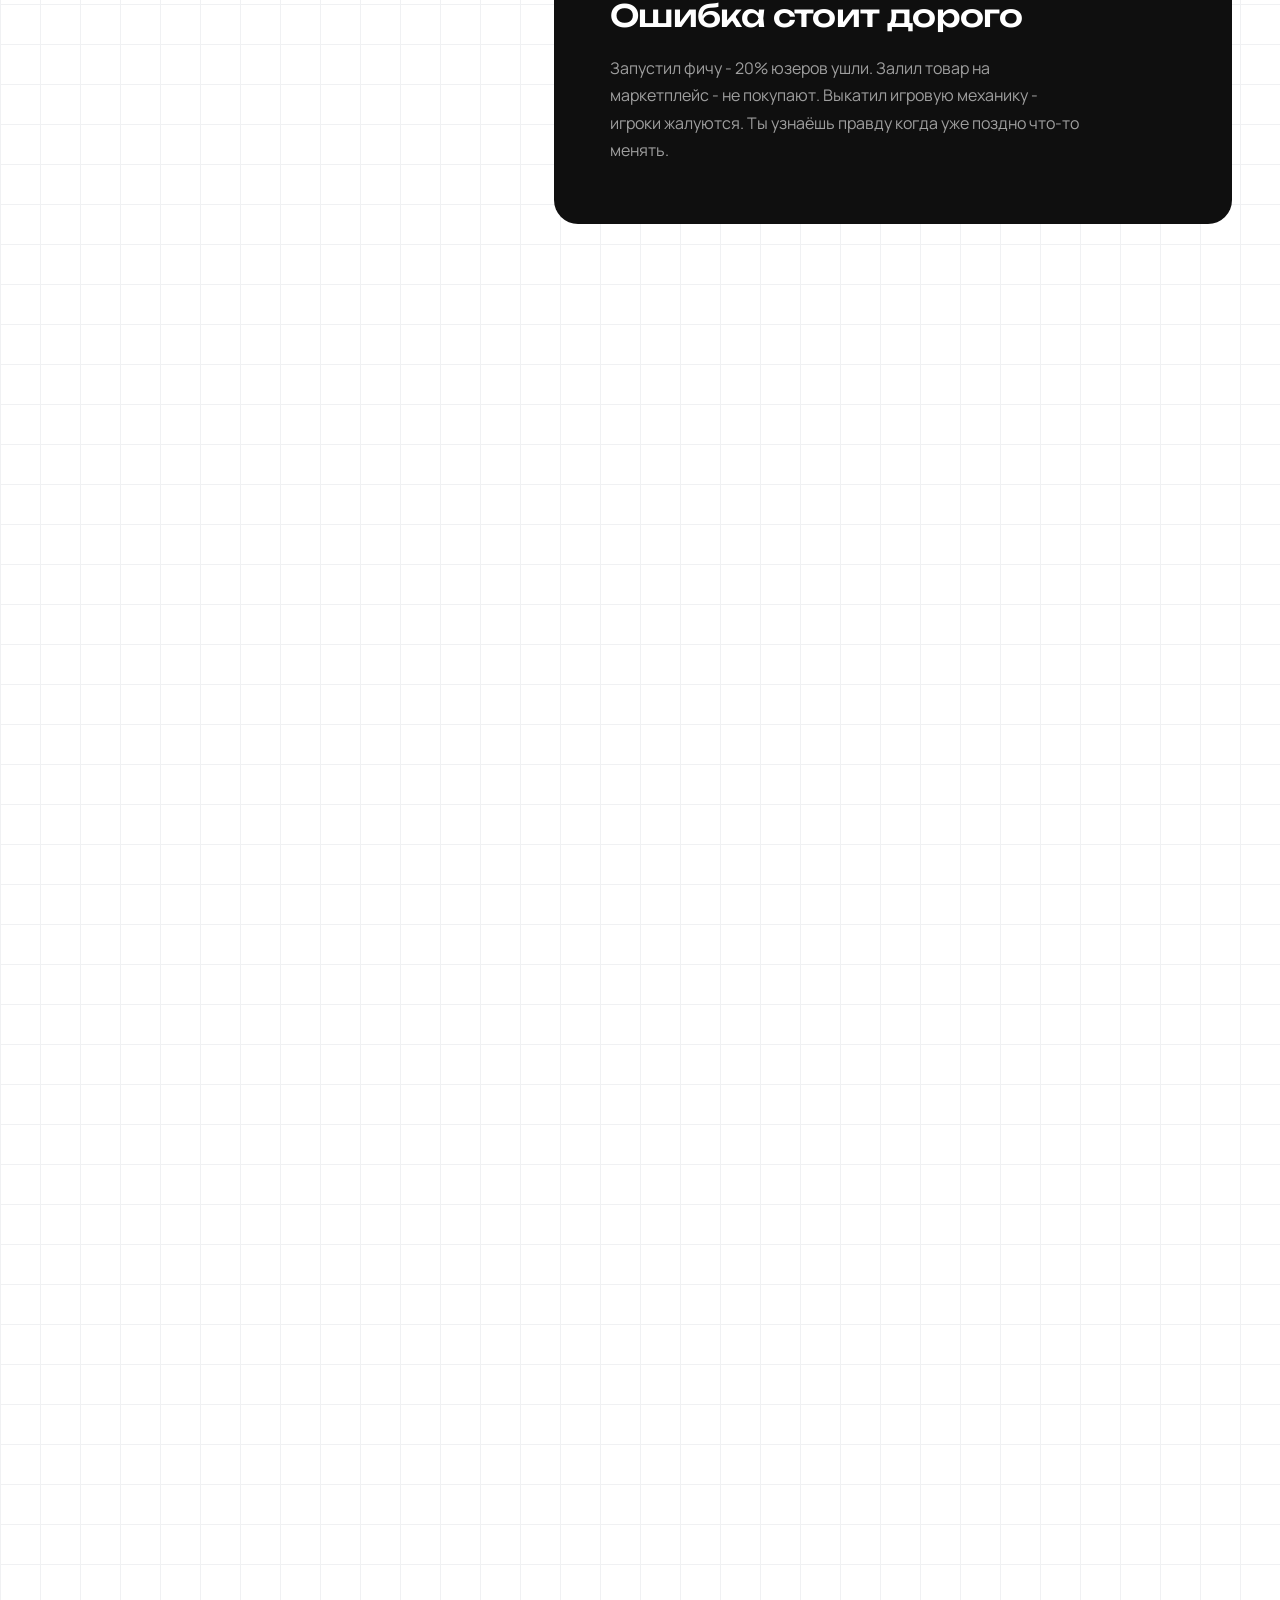
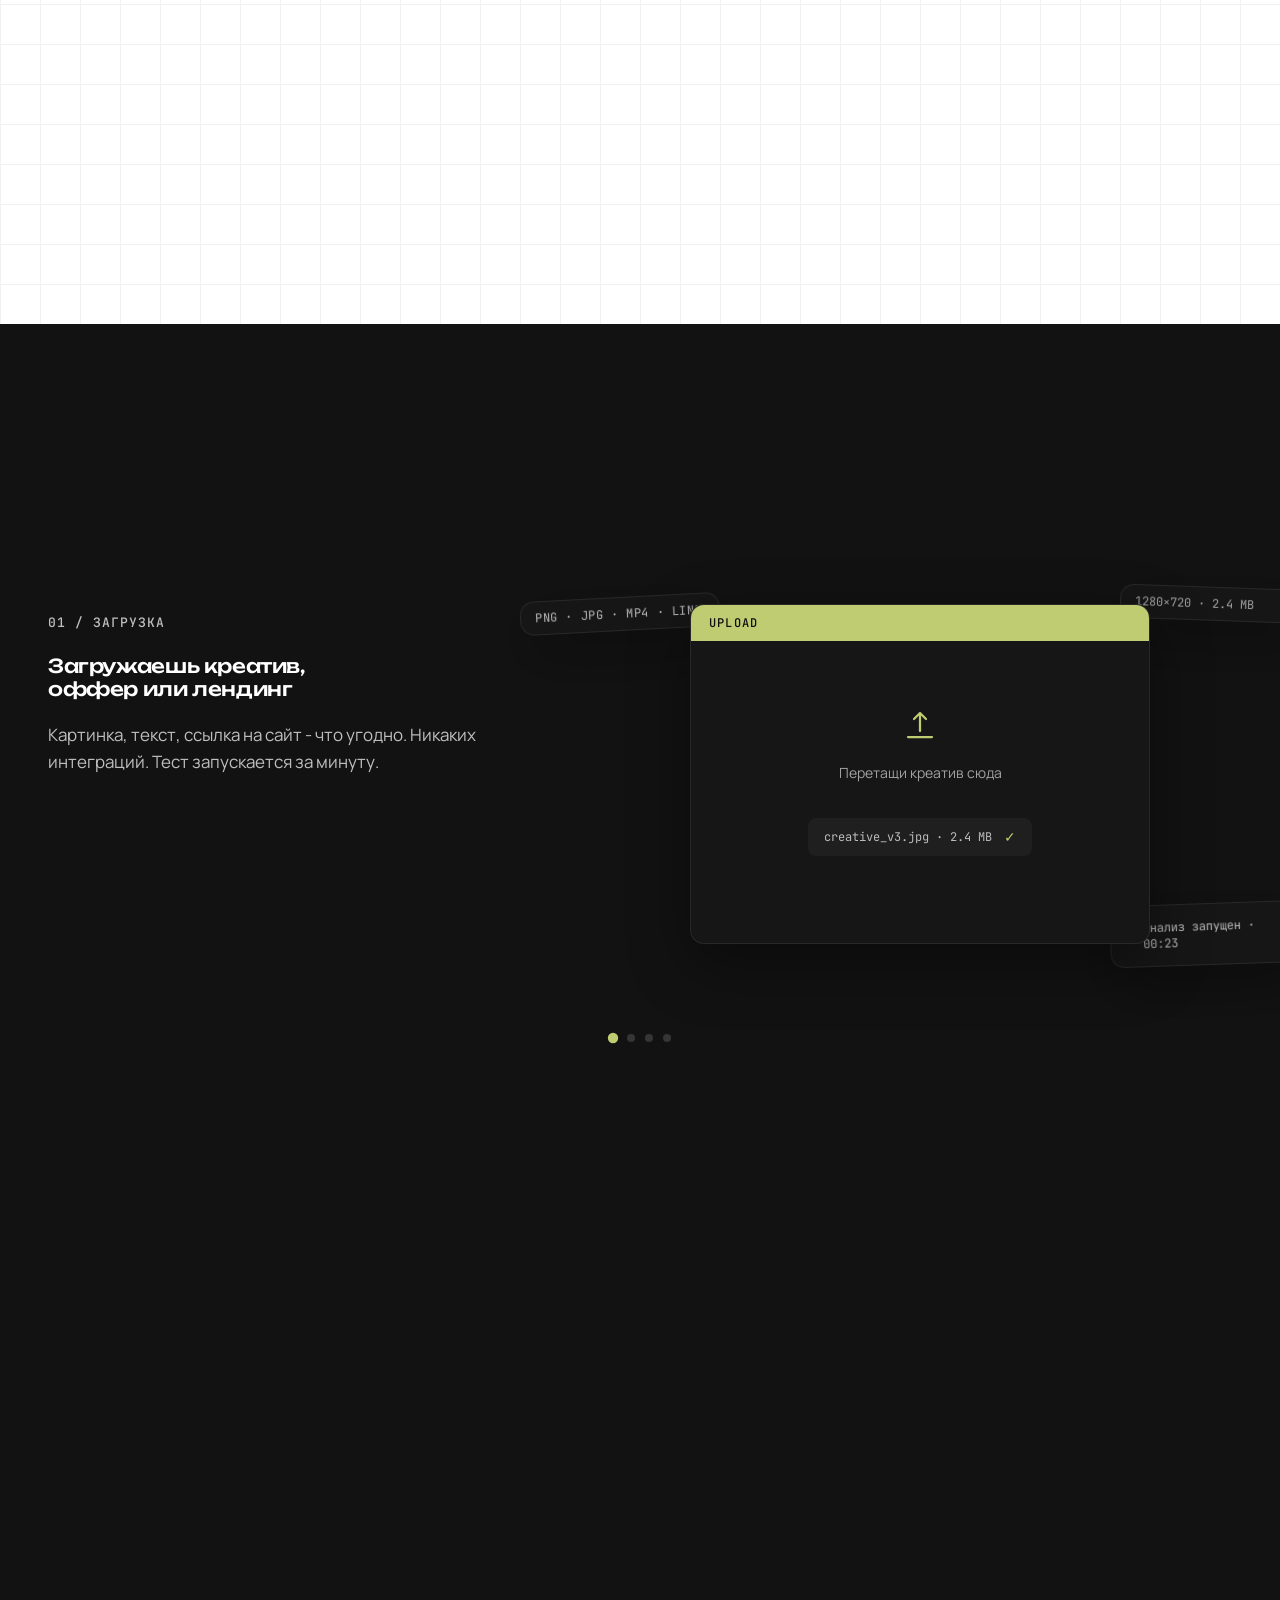
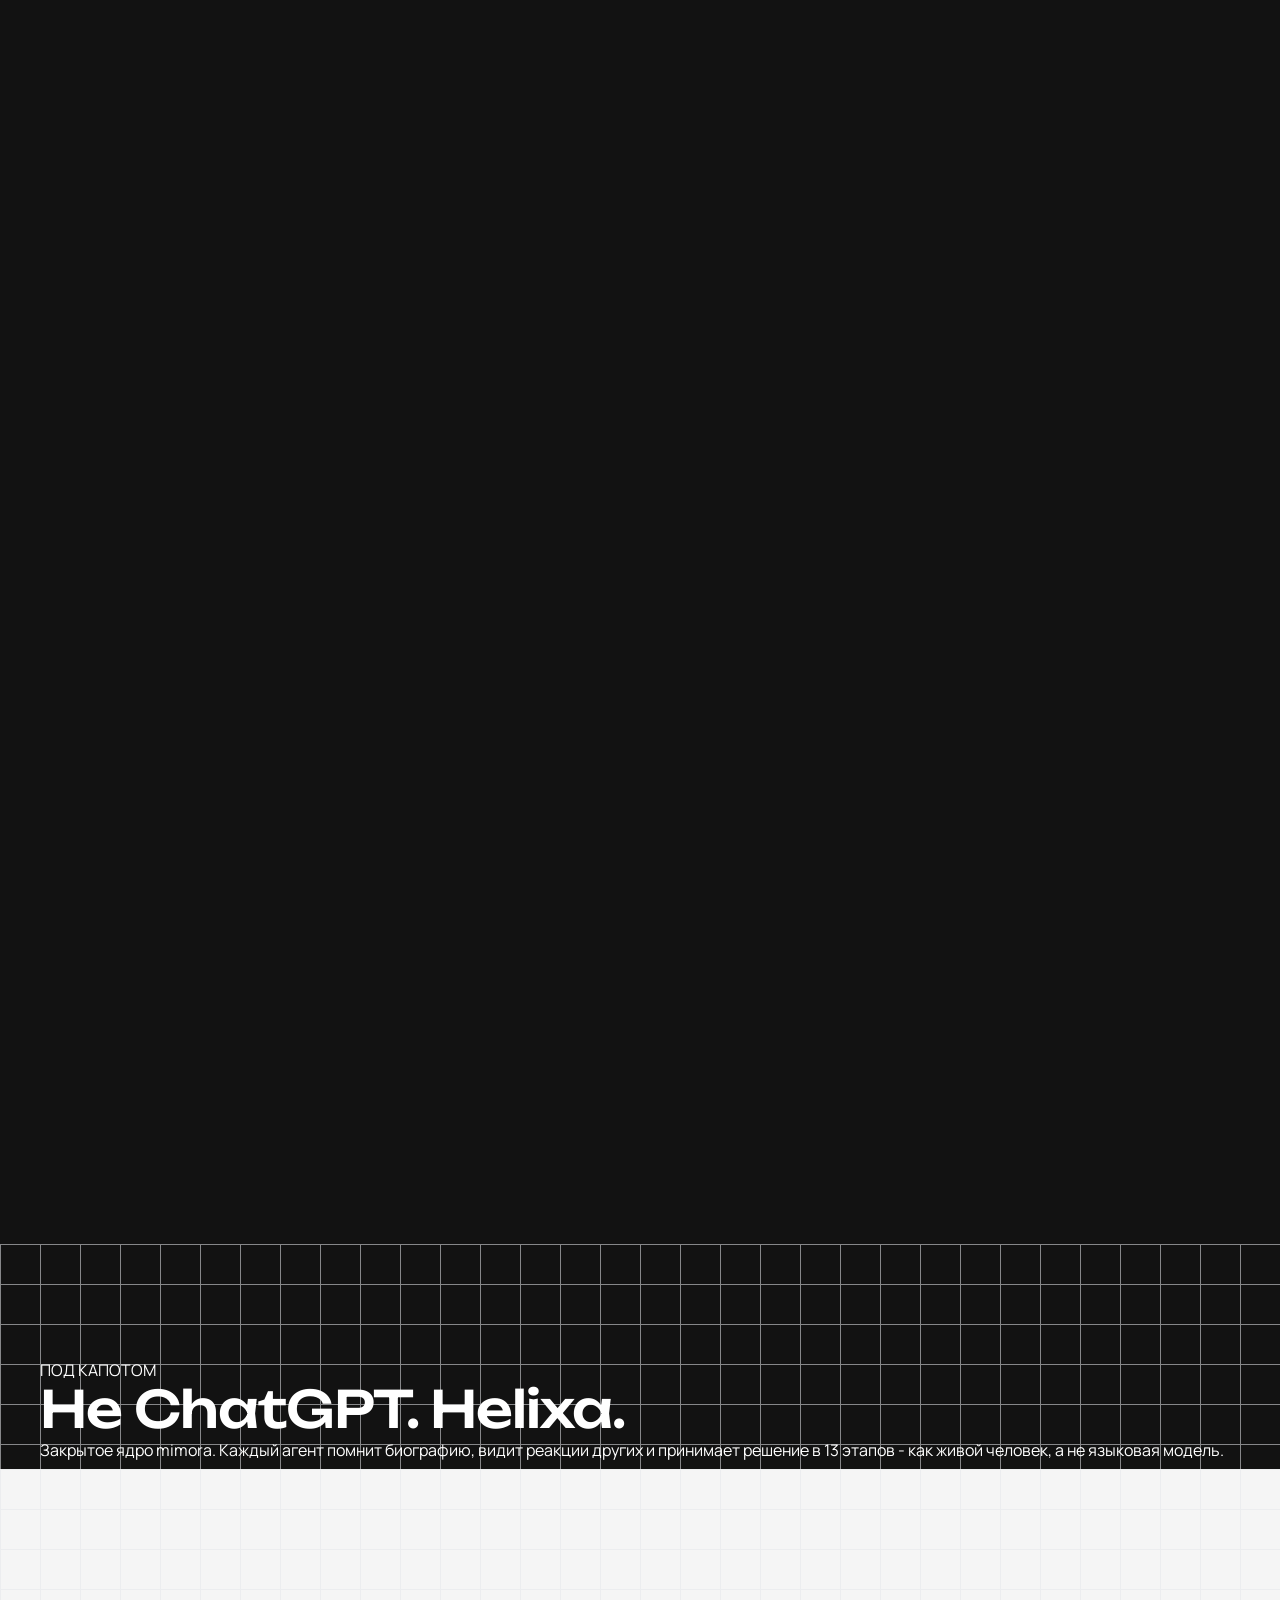
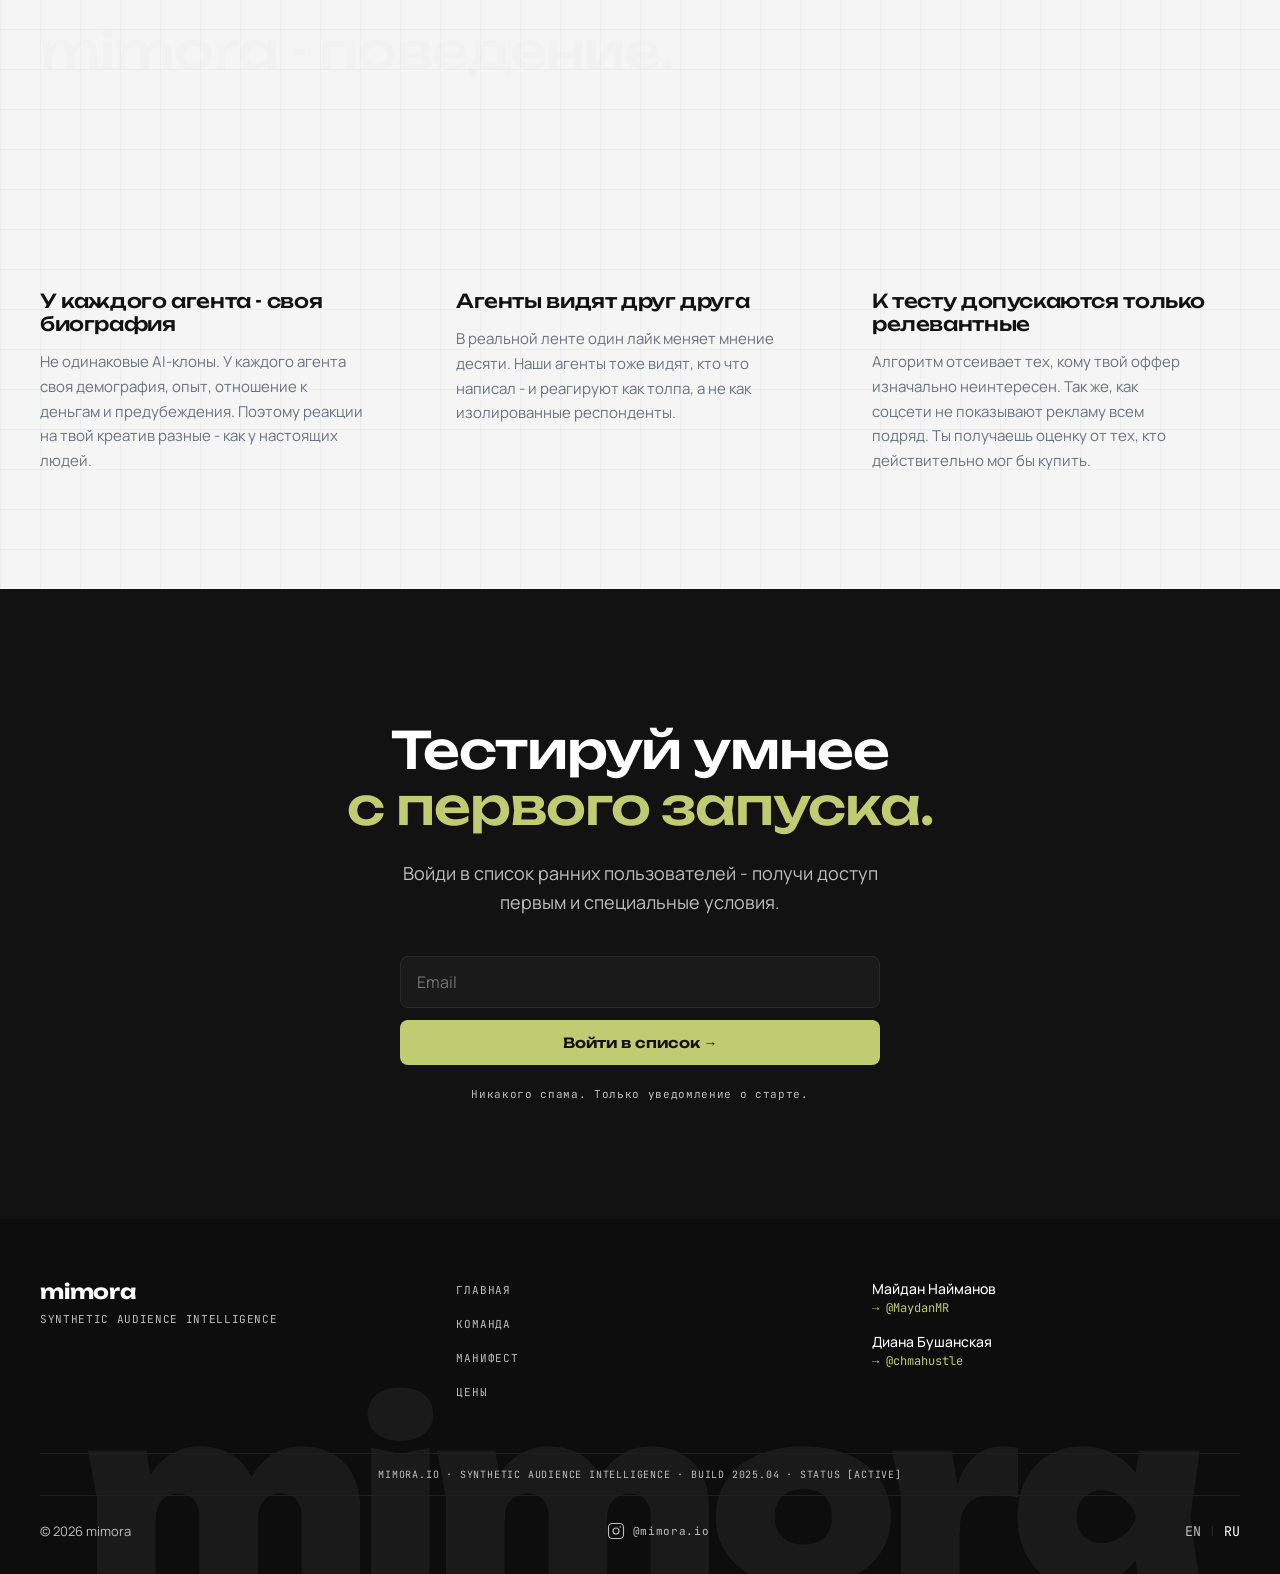
==== commit a5271ea6: "обнова фронт" ====
--- a/index.html
+++ b/index.html
@@ -1,5 +1,6 @@
 <!DOCTYPE html>
 <html lang="ru">
+
 <head>
   <meta charset="utf-8">
   <meta name="viewport" content="width=device-width, initial-scale=1">
@@ -7,417 +8,498 @@
   <link rel="stylesheet" href="css/fonts.css">
   <link rel="stylesheet" href="css/main.css">
 </head>
+
 <body>
-<!-- ============ TOP BANNER ============ -->
-<div class="banner">
-  <a href="#waitlist">
-    <span data-en="FREE AI AUDIT OF YOUR FAILED CREATIVE → JOIN THE WAITLIST" data-ru="БЕСПЛАТНЫЙ AI-АУДИТ ТВОЕГО ПРОВАЛЬНОГО КРЕАТИВА → ВОЙТИ В СПИСОК">БЕСПЛАТНЫЙ AI-АУДИТ ТВОЕГО ПРОВАЛЬНОГО КРЕАТИВА → ВОЙТИ В СПИСОК</span>
-  </a>
-</div>
-
-<!-- ============ NAV ============ -->
-<div class="nav-wrap">
-  <nav class="nav" id="nav">
-    <a href="index.html" class="nav-logo">mimora</a>
-    <div class="nav-links">
-      <a href="index.html" data-en="HOME" data-ru="ГЛАВНАЯ">ГЛАВНАЯ</a>
-      <a href="about.html" data-en="TEAM" data-ru="КОМАНДА">КОМАНДА</a>
-      <a href="/manifesto.html" data-en="MANIFESTO" data-ru="МАНИФЕСТ">МАНИФЕСТ</a>
-    </div>
-    <div class="nav-right">
+  <!-- ============ TOP BANNER ============ -->
+  <div class="banner">
+    <a href="#waitlist">
+      <span data-en="FREE AI AUDIT OF YOUR FAILED CREATIVE → JOIN THE WAITLIST"
+        data-ru="БЕСПЛАТНЫЙ AI-АУДИТ ТВОЕГО ПРОВАЛЬНОГО КРЕАТИВА → ВОЙТИ В СПИСОК">БЕСПЛАТНЫЙ AI-АУДИТ ТВОЕГО
+        ПРОВАЛЬНОГО КРЕАТИВА → ВОЙТИ В СПИСОК</span>
+    </a>
+  </div>
+
+  <!-- ============ NAV ============ -->
+  <div class="nav-wrap">
+    <nav class="nav" id="nav">
+      <a href="index.html" class="nav-logo">mimora</a>
+      <div class="nav-links">
+        <a href="index.html" data-en="HOME" data-ru="ГЛАВНАЯ">ГЛАВНАЯ</a>
+        <a href="about.html" data-en="TEAM" data-ru="КОМАНДА">КОМАНДА</a>
+        <a href="manifesto.html" data-en="MANIFESTO" data-ru="МАНИФЕСТ">МАНИФЕСТ</a>
+        <a href="pricing.html" data-en="PRICING" data-ru="ЦЕНЫ">ЦЕНЫ</a>
+      </div>
+      <div class="nav-right">
+        <div class="lang">
+          <button data-lang="en">EN</button>
+          <span class="sep">|</span>
+          <button data-lang="ru" class="active">RU</button>
+        </div>
+        <a href="index.html#waitlist" class="btn-cta" data-en="Join Waitlist" data-ru="Войти в список">Войти в
+          список</a>
+      </div>
+      <button class="hamburger" id="hamburger" aria-label="Меню">
+        <span></span><span></span><span></span>
+      </button>
+    </nav>
+  </div>
+
+  <!-- ============ MOBILE MENU ============ -->
+  <div class="mobile-menu" id="mobileMenu">
+    <div class="mobile-menu-header">
+      <span class="mobile-menu-logo">mimora</span>
+      <button class="mobile-menu-close" id="mobileMenuClose" aria-label="Закрыть">
+        <svg width="12" height="12" viewBox="0 0 12 12" fill="none" stroke="currentColor" stroke-width="1.5"
+          stroke-linecap="round">
+          <line x1="1" y1="1" x2="11" y2="11" />
+          <line x1="11" y1="1" x2="1" y2="11" />
+        </svg>
+      </button>
+    </div>
+    <div class="mobile-menu-links">
+      <a href="index.html" data-en="Home" data-ru="Главная">Главная</a>
+      <a href="about.html" data-en="Team" data-ru="Команда">Команда</a>
+      <a href="manifesto.html" data-en="Manifesto" data-ru="Манифест">Манифест</a>
+      <a href="pricing.html" data-en="Pricing" data-ru="Цены">Цены</a>
+    </div>
+    <div class="mobile-menu-foot">
       <div class="lang">
         <button data-lang="en">EN</button>
         <span class="sep">|</span>
         <button data-lang="ru" class="active">RU</button>
       </div>
-      <a href="index.html#waitlist" class="btn-cta" data-en="Join Waitlist" data-ru="Войти в список">Войти в список</a>
-    </div>
-    <button class="hamburger" id="hamburger" aria-label="Меню">
-      <span></span><span></span><span></span>
-    </button>
-  </nav>
-</div>
-
-<!-- ============ MOBILE MENU ============ -->
-<div class="mobile-menu" id="mobileMenu">
-  <div class="mobile-menu-header">
-    <span class="mobile-menu-logo">mimora</span>
-    <button class="mobile-menu-close" id="mobileMenuClose" aria-label="Закрыть">
-      <svg width="12" height="12" viewBox="0 0 12 12" fill="none" stroke="currentColor" stroke-width="1.5" stroke-linecap="round">
-        <line x1="1" y1="1" x2="11" y2="11"/><line x1="11" y1="1" x2="1" y2="11"/>
-      </svg>
-    </button>
+      <a href="index.html#waitlist" class="btn-cta mobile-menu-cta" data-en="Join Waitlist"
+        data-ru="Войти в список">Войти в список</a>
+    </div>
   </div>
-  <div class="mobile-menu-links">
-    <a href="index.html" data-en="Home" data-ru="Главная">Главная</a>
-    <a href="about.html" data-en="Team" data-ru="Команда">Команда</a>
-    <a href="/manifesto.html" data-en="Manifesto" data-ru="Манифест">Манифест</a>
-  </div>
-  <div class="mobile-menu-foot">
-    <div class="lang">
-      <button data-lang="en">EN</button>
-      <span class="sep">|</span>
-      <button data-lang="ru" class="active">RU</button>
-    </div>
-    <a href="index.html#waitlist" class="btn-cta mobile-menu-cta" data-en="Join Waitlist" data-ru="Войти в список">Войти в список</a>
-  </div>
-</div>
-
-<!-- ============ SECTION 1 - HERO ============ -->
-<section class="hero sec-dark" data-bg="dark" id="hero">
-  <div class="hero-canvas-wrap">
-    <canvas class="hero-canvas" id="heroCanvas"></canvas>
-  </div>
-  <div class="container">
-    <div class="hero-inner reveal">
-      <div class="hero-split">
-        <div class="hero-split-left">
-          <h1 class="h-hero hero-h">
-            <span class="l1" data-en="Test before" data-ru="Тестируй">Тестируй</span>
-            <span class="l2" data-en="launch." data-ru="до запуска.">до запуска.</span>
-          </h1>
-        </div>
-        <div class="hero-split-divider" aria-hidden="true"></div>
-        <div class="hero-split-right">
-          <span class="label" data-en="SYNTHETIC AUDIENCE INTELLIGENCE" data-ru="SYNTHETIC AUDIENCE INTELLIGENCE">SYNTHETIC AUDIENCE INTELLIGENCE</span>
-          <p class="hero-sub" data-en="Run your creative, offer, or landing page through an AI audience. Find out why they won't buy - and get the version they will." data-ru="Прогони креатив, оффер или лендинг через AI-аудиторию. Узнай почему не купят - и получи версию которая купит.">Прогони креатив, оффер или лендинг через AI-аудиторию. Узнай почему не купят - и получи версию которая купит.</p>
-          <div class="hero-ctas">
-            <a href="#waitlist" class="btn-primary"><span data-en="Join waitlist" data-ru="Войти в список">Войти в список</span> →</a>
-            <a href="#solution" class="btn-ghost"><span data-en="How it works" data-ru="Как это работает">Как это работает</span> →</a>
-          </div>
-        </div>
-      </div>
-    </div>
-  </div>
-</section>
-
-<!-- ============ SECTION 2 - PROBLEM ============ -->
-<section class="sec-white" data-bg="light" id="problem">
-  <div class="grid-bg"></div>
-  <div class="container problem-grid">
-    <div class="problem-left reveal">
-      <h2 class="h-sec" data-en="You learn the truth too late." data-ru="Ты узнаёшь правду слишком поздно.">Ты узнаёшь правду слишком поздно.</h2>
-    </div>
-    <div class="problem-items">
-      <div class="prob-item reveal">
-        <div>
-          <div class="prob-title" data-en="Money already spent" data-ru="Деньги уже потрачены">Деньги уже потрачены</div>
-          <p class="prob-body" data-en="The average failed launch costs $500–2000. Only after do you realize the offer didn't work." data-ru="Средний провальный запуск стоит $500–2000. И только после него ты понимаешь что оффер не зашёл.">Средний провальный запуск стоит $500-2000. И только после него ты понимаешь что оффер не зашёл.</p>
-        </div>
-      </div>
-      <div class="prob-item reveal" style="transition-delay:.08s">
-        <div>
-          <div class="prob-title" data-en="Numbers without answers" data-ru="Цифры есть - ответов нет">Цифры есть - ответов нет</div>
-          <p class="prob-body" data-en="CTR and clicks show what didn't work. Not why they didn't buy." data-ru="CTR и клики показывают что не работает. Но не объясняют почему не купили.">CTR и клики показывают что не работает. Но не объясняют почему не купили.</p>
-        </div>
-      </div>
-      <div class="prob-item reveal" style="transition-delay:.16s">
-        <div>
-          <div class="prob-title" data-en="All tools look backward" data-ru="Все инструменты смотрят назад">Все инструменты смотрят назад</div>
-          <p class="prob-body" data-en="A/B tests are slow and costly. One AI is flat. Spy tools show others' experience." data-ru="A/B тест - долго и дорого. Один AI - плоско и без контекста. Spy tools - чужой опыт, не твой.">A/B тест - долго и дорого. Один AI - плоско и без контекста. Spy tools - чужой опыт, не твой.</p>
-        </div>
-      </div>
-    </div>
-  </div>
-</section>
-
-<!-- ============ SECTION 3 - SOLUTION ============ -->
-<section class="how-it-works sec-dark" data-bg="dark" id="solution">
-  <div class="how-sticky">
-    <div class="how-scroll-hint" id="howScrollHint">
-      <span data-en="scroll" data-ru="скролл">скролл</span>
-      <svg width="16" height="16" viewBox="0 0 16 16" fill="none" stroke="currentColor" stroke-width="1.5" stroke-linecap="round"><line x1="8" y1="2" x2="8" y2="14"/><polyline points="4,10 8,14 12,10"/></svg>
-    </div>
-    <div class="how-grid">
-
-      <!-- LEFT: TEXT -->
-      <div class="how-text">
-        <div class="how-step active" data-step="1">
-          <span class="how-label" data-en="01 / Upload" data-ru="01 / Загрузка">01 / Загрузка</span>
-          <h3 class="how-title" data-en="Upload your creative, offer, or landing page" data-ru="Загружаешь креатив, оффер или лендинг">Загружаешь креатив, оффер или лендинг</h3>
-          <p class="how-body" data-en="Image, text, or a link to your site - whatever you've got. No integrations. The test starts in under a minute." data-ru="Картинка, текст, ссылка на сайт - что угодно. Никаких интеграций. Тест запускается за минуту.">Картинка, текст, ссылка на сайт - что угодно. Никаких интеграций. Тест запускается за минуту.</p>
-        </div>
-        <div class="how-step" data-step="2">
-          <span class="how-label" data-en="02 / Audience" data-ru="02 / Аудитория">02 / Аудитория</span>
-          <h3 class="how-title" data-en="Pick your audience" data-ru="Выбираешь, кому показать">Выбираешь, кому показать</h3>
-          <p class="how-body" data-en="Geo, gender, age, interests, income. The algorithm assembles an AI audience from people who could actually buy." data-ru="Гео, пол, возраст, интересы, доход. Алгоритм соберёт AI-аудиторию из тех, кому твой оффер реально мог бы зайти.">Гео, пол, возраст, интересы, доход. Алгоритм соберёт AI-аудиторию из тех, кому твой оффер реально мог бы зайти.</p>
-        </div>
-        <div class="how-step" data-step="3">
-          <span class="how-label" data-en="03 / Analytics" data-ru="03 / Аналитика">03 / Аналитика</span>
-          <h3 class="how-title" data-en="See why they won't buy" data-ru="Видишь почему не купят">Видишь почему не купят</h3>
-          <p class="how-body" data-en="P2B Score, objection map, reasons for rejection. Agents literally comment on your creative - like a live focus group in the comments." data-ru="P2B Score, карта возражений, причины отказа. Агенты буквально комментируют твой креатив - как живая фокус-группа в комментах.">P2B Score, карта возражений, причины отказа. Агенты буквально комментируют твой креатив - как живая фокус-группа в комментах.</p>
-        </div>
-        <div class="how-step" data-step="4">
-          <span class="how-label" data-en="04 / Improvement" data-ru="04 / Улучшение">04 / Улучшение</span>
-          <h3 class="how-title" data-en="Get the version they'll buy" data-ru="Получаешь версию которая купят">Получаешь версию которая купят</h3>
-          <p class="how-body" data-en="The platform generates a fixed version addressing the found objections. Re-run the test. Only then - go live." data-ru="Платформа сразу генерирует исправленный креатив с учётом найденных возражений. Прогоняешь повторно. И только потом - в трафик.">Платформа сразу генерирует исправленный креатив с учётом найденных возражений. Прогоняешь повторно. И только потом - в трафик.</p>
-        </div>
-      </div>
-
-      <!-- RIGHT: LAYERED SCENE -->
-      <div class="how-scene">
-
-        <!-- STEP 1: Dropzone -->
-        <div class="scene-group active" data-step="1">
-          <div class="card card-main card-dropzone">
-            <div class="card-header" data-en="UPLOAD" data-ru="UPLOAD">UPLOAD</div>
-            <div class="card-body">
-              <svg class="upload-icon" width="36" height="36" stroke="#C0CC72" stroke-width="1.5" fill="none" viewBox="0 0 24 24"><path d="M12 4v12m0-12l-4 4m4-4l4 4M4 20h16" stroke-linecap="round" stroke-linejoin="round"></path></svg>
-              <div class="dropzone-text" data-en="Drop your creative here" data-ru="Перетащи креатив сюда">Перетащи креатив сюда</div>
-              <div class="dropzone-progress">
-                <span>creative_v3.jpg · 2.4 MB</span>
-                <span class="check">✓</span>
-              </div>
-            </div>
-          </div>
-          <div class="card card-aux card-tag" style="--x:-220px; --y:-150px; --rot:-3deg;">PNG · JPG · MP4 · LINK</div>
-          <div class="card card-aux card-meta" style="--x:230px; --y:-180px; --rot:2deg;">1280×720 · 2.4 MB</div>
-          <div class="card card-aux card-timer" style="--x:200px; --y:170px; --rot:-2deg;">
-            <span class="dot-live"></span>
-            <span data-en="Analysis running · 00:23" data-ru="Анализ запущен · 00:23">Анализ запущен · 00:23</span>
-          </div>
-        </div>
-
-        <!-- STEP 2: Audience -->
-        <div class="scene-group" data-step="2">
-          <div class="card card-main card-screenshot">
-            <div class="card-header" data-en="AUDIENCE MAP" data-ru="AUDIENCE MAP">AUDIENCE MAP</div>
-            <div class="card-body card-img">
-              <img src="assets/images/audience-map.jpg" alt="Audience map">
-            </div>
-          </div>
-          <div class="card card-aux card-filter" style="--x:-240px; --y:-130px; --rot:-2deg;" data-en="Geo: Kazakhstan + CIS" data-ru="Гео: Казахстан + СНГ">Гео: Казахстан + СНГ</div>
-          <div class="card card-aux card-filter" style="--x:-260px; --y:30px; --rot:3deg;" data-en="Age: 25–45" data-ru="Возраст: 25–45">Возраст: 25–45</div>
-          <div class="card card-aux card-filter" style="--x:240px; --y:-150px; --rot:2deg;" data-en="Interests: marketing, business" data-ru="Интересы: маркетинг, бизнес">Интересы: маркетинг, бизнес</div>
-          <div class="card card-aux card-metric" style="--x:220px; --y:150px; --rot:-3deg;">
-            <strong>412</strong>
-            <span data-en="relevant agents" data-ru="релевантных агентов">релевантных агентов</span>
-          </div>
-        </div>
-
-        <!-- STEP 3: Reactions -->
-        <div class="scene-group" data-step="3">
-          <div class="card card-main card-screenshot">
-            <div class="card-header" data-en="REACTIONS" data-ru="REACTIONS">REACTIONS</div>
-            <div class="card-body card-img">
-              <img src="assets/images/agent-reactions.jpg" alt="Agent reactions">
-            </div>
-          </div>
-          <div class="card card-aux card-score" style="--x:-250px; --y:-130px; --rot:-2deg;">
-            <span class="score-label">P2B SCORE</span>
-            <strong>23%</strong>
-          </div>
-          <div class="card card-aux card-quote" style="--x:-220px; --y:100px; --rot:2deg;">
-            <span class="quote-mark">"</span><span data-en="Too expensive for the guarantees" data-ru="Слишком дорого для гарантий">Слишком дорого для гарантий</span>
-          </div>
-          <div class="card card-aux card-quote" style="--x:240px; --y:-160px; --rot:3deg;">
-            <span class="quote-mark">"</span><span data-en="Not clear what I'm getting" data-ru="Не понятно что я получу">Не понятно что я получу</span>
-          </div>
-          <div class="card card-aux card-meta" style="--x:220px; --y:160px; --rot:-2deg;" data-en="312 agents · 78 objections" data-ru="312 агентов · 78 возражений">312 агентов · 78 возражений</div>
-        </div>
-
-        <!-- STEP 4: Regenerated -->
-        <div class="scene-group" data-step="4">
-          <div class="card card-main card-screenshot">
-            <div class="card-header" data-en="REGENERATED" data-ru="REGENERATED">REGENERATED</div>
-            <div class="card-body card-img">
-              <img src="assets/images/regenerated-creative.jpg" alt="Regenerated creative">
-            </div>
-          </div>
-          <div class="card card-aux card-growth" style="--x:-250px; --y:-140px; --rot:-3deg;">
-            <span class="growth-label">P2B SCORE</span>
-            <span class="growth-row"><strong>23%</strong> <span class="arrow">→</span> <strong class="hi">67%</strong></span>
-          </div>
-          <div class="card card-aux card-ba" style="--x:-230px; --y:100px; --rot:2deg;">
-            <span class="ba-before" data-en="&quot;Best AI tool&quot;" data-ru="&quot;Лучший AI инструмент&quot;">"Лучший AI инструмент"</span>
-            <span class="ba-arrow">↓</span>
-            <span class="ba-after" data-en="&quot;Save $500 in 3 minutes&quot;" data-ru="&quot;Сэкономь $500 за 3 минуты&quot;">"Сэкономь $500 за 3 минуты"</span>
-          </div>
-          <div class="card card-aux card-version" style="--x:220px; --y:150px; --rot:-2deg;">
-            <span class="dot-live"></span>
-            <span data-en="Version 2 ready · re-test ↻" data-ru="Версия 2 готова · повторный тест ↻">Версия 2 готова · повторный тест ↻</span>
-          </div>
-        </div>
-
-      </div>
-
-      <!-- PROGRESS -->
-      <div class="how-progress">
-        <span class="dot active"></span>
-        <span class="dot"></span>
-        <span class="dot"></span>
-        <span class="dot"></span>
-      </div>
-
-    </div>
-  </div>
-</section>
-
-<!-- ============ SECTION 4 - TECHNOLOGY ============ -->
-<section class="sec-gray" data-bg="light" id="tech">
-  <div class="grid-bg"></div>
-  <div class="container">
-    <div class="tech-head reveal">
-      <h2 class="h-sec"><span data-en="One AI gives opinions. mimora gives behavior." data-ru="Один AI даёт мнение. mimora - поведение.">Один AI даёт мнение. mimora - поведение.</span></h2>
-    </div>
-
-    <div class="tech-row">
-      <div class="tech-block reveal">
-        <h3 class="tech-block-t" data-en="Each agent has a real backstory" data-ru="У каждого агента - своя биография">У каждого агента - своя биография</h3>
-        <p class="tech-block-b" data-en="Not identical AI clones. Each agent has their own demographics, history, attitude toward money, and biases. Their reactions to your creative differ - like real people." data-ru="Не одинаковые AI-клоны. У каждого агента своя демография, опыт, отношение к деньгам и предубеждения. Поэтому реакции на твой креатив разные - как у настоящих людей.">Не одинаковые AI-клоны. У каждого агента своя демография, опыт, отношение к деньгам и предубеждения. Поэтому реакции на твой креатив разные - как у настоящих людей.</p>
-      </div>
-      <div class="tech-block reveal" style="transition-delay:.1s">
-        <h3 class="tech-block-t" data-en="Agents see each other" data-ru="Агенты видят друг друга">Агенты видят друг друга</h3>
-        <p class="tech-block-b" data-en="In a real feed, one like changes the mind of ten others. Our agents also see each other's reactions - they behave like a crowd, not isolated respondents." data-ru="В реальной ленте один лайк меняет мнение десяти. Наши агенты тоже видят, кто что написал - и реагируют как толпа, а не как изолированные респонденты.">В реальной ленте один лайк меняет мнение десяти. Наши агенты тоже видят, кто что написал - и реагируют как толпа, а не как изолированные респонденты.</p>
-      </div>
-      <div class="tech-block reveal" style="transition-delay:.2s">
-        <h3 class="tech-block-t" data-en="Only relevant agents pass the filter" data-ru="К тесту допускаются только релевантные">К тесту допускаются только релевантные</h3>
-        <p class="tech-block-b" data-en="The algorithm filters out agents who wouldn't care about your offer in the first place - just like social platforms don't show ads to everyone. You get reactions from those who could actually buy." data-ru="Алгоритм отсеивает тех, кому твой оффер изначально неинтересен. Так же, как соцсети не показывают рекламу всем подряд. Ты получаешь оценку от тех, кто действительно мог бы купить.">Алгоритм отсеивает тех, кому твой оффер изначально неинтересен. Так же, как соцсети не показывают рекламу всем подряд. Ты получаешь оценку от тех, кто действительно мог бы купить.</p>
-      </div>
-    </div>
-
-
-  </div>
-</section>
-
-<!-- ============ SECTION - MANIFEST ============ -->
-<section class="sec-quote" data-bg="light" id="manifesto-block">
-  <div class="grid-bg"></div>
-  <div class="container quote-wrap">
-    <div class="quote-panel reveal">
-      <p class="quote-tag" data-en="[ THEN → NOW ]" data-ru="[ БЫЛО → СТАЛО ]">[ БЫЛО → СТАЛО ]</p>
-      <p class="quote-headline">
-        <span class="quote-line">
-          <span data-en="Every failed creative" data-ru="Каждый провальный креатив стоил ">Каждый провальный креатив стоил </span><br class="break-en"><span data-en="used to cost " data-ru="">used to cost </span><strong>$500</strong><span data-en="." data-ru=".">.</span>
+
+  <!-- ============ SECTION 1 - HERO ============ -->
+  <section class="hero sec-dark" data-bg="dark" id="hero">
+    <div class="hero-canvas-wrap">
+      <canvas class="hero-canvas" id="heroCanvas"></canvas>
+    </div>
+    <div class="container">
+      <div class="hero-inner reveal">
+        <span class="label hero-label" data-en="FIRST AI SIMULATION FOR TESTING DECISIONS"
+          data-ru="FIRST AI SIMULATION FOR TESTING DECISIONS">FIRST AI SIMULATION FOR TESTING DECISIONS</span>
+        <h1 class="h-hero hero-h">
+          <span data-en="Simulate " data-ru="Симулируй ">Симулируй </span><span class="highlight" data-en="reality"
+            data-ru="реальность">реальность</span><br>
+          <span data-en="before it happens." data-ru="до того как она случится.">до того как она случится.</span>
+        </h1>
+        <p class="hero-sub"
+          data-en="Run your decision through a synthetic world. See how they react, where they doubt, why they refuse - and get the version that works."
+          data-ru="Прогони своё решение через синтетический мир. Узнай как отреагируют, где усомнятся, почему откажутся - и получи версию которая сработает.">
+          Прогони своё решение через синтетический мир. Узнай как отреагируют, где усомнятся, почему откажутся - и
+          получи версию которая сработает.</p>
+        <div class="hero-ctas">
+          <a href="#waitlist" class="btn-primary"><span data-en="Join waitlist" data-ru="Войти в список">Войти в
+              список</span> →</a>
+          <a href="#use-cases" class="btn-ghost"><span data-en="What we simulate →" data-ru="Что симулируем →">Что
+              симулируем →</span></a>
+        </div>
+      </div>
+    </div>
+  </section>
+
+  <!-- ============ SECTION 2 - PROBLEM ============ -->
+  <section class="prob-scroll-outer" data-bg="light" id="problem">
+    <div class="grid-bg"></div>
+    <div class="prob-sticky">
+      <div class="container prob-layout">
+
+        <div class="prob-left-col">
+          <h2 class="prob-heading" data-en="Reality punishes mistakes. Testing costs too much."
+            data-ru="Реальность наказывает за ошибки. Тестирование стоит слишком дорого.">Реальность наказывает за
+            ошибки. Тестирование стоит слишком дорого.</h2>
+          <div class="prob-steps-nav">
+            <button class="prob-dot active" data-step="0"></button>
+            <button class="prob-dot" data-step="1"></button>
+            <button class="prob-dot" data-step="2"></button>
+          </div>
+        </div>
+
+        <div class="prob-card-wrap">
+          <div class="prob-card" id="probCard">
+
+            <div class="prob-panel active" data-index="0">
+              <span class="prob-panel-num">01 / 03</span>
+              <div class="prob-panel-body">
+                <h3 class="prob-panel-title" data-en="Mistakes cost dearly" data-ru="Ошибка стоит дорого">Ошибка стоит
+                  дорого</h3>
+                <p class="prob-panel-text"
+                  data-en="Launched a feature - 20% of users left. Listed a product - nobody buys. Released a game mechanic - players complain. You learn the truth when it's already too late to change."
+                  data-ru="Запустил фичу - 20% юзеров ушли. Залил товар на маркетплейс - не покупают. Выкатил игровую механику - игроки жалуются. Ты узнаёшь правду когда уже поздно что-то менять.">
+                  Запустил фичу - 20% юзеров ушли. Залил товар на маркетплейс - не покупают. Выкатил игровую механику -
+                  игроки жалуются. Ты узнаёшь правду когда уже поздно что-то менять.</p>
+              </div>
+            </div>
+
+            <div class="prob-panel" data-index="1">
+              <span class="prob-panel-num">02 / 03</span>
+              <div class="prob-panel-body">
+                <h3 class="prob-panel-title" data-en="Testing takes weeks" data-ru="Тестирование занимает недели">
+                  Тестирование занимает недели</h3>
+                <p class="prob-panel-text"
+                  data-en="A/B tests need thousands of users and weeks of data. Focus groups lie - people don't know what they want until they see the buy button. One ChatGPT gives opinion, not behavior."
+                  data-ru="A/B тесты требуют тысячи пользователей и недель данных. Фокус-группы врут - люди не знают чего хотят пока не увидят кнопку оплаты. Один ChatGPT даёт мнение, а не поведение.">
+                  A/B тесты требуют тысячи пользователей и недель данных. Фокус-группы врут - люди не знают чего хотят
+                  пока не увидят кнопку оплаты. Один ChatGPT даёт мнение, а не поведение.</p>
+              </div>
+            </div>
+
+            <div class="prob-panel prob-panel--solution" data-index="2">
+              <span class="prob-panel-num prob-panel-num--lime">03 / 03</span>
+              <div class="prob-panel-body">
+                <h3 class="prob-panel-title prob-panel-title--lime" data-en="Solution - live the failure virtually"
+                  data-ru="Решение - прожить провал виртуально">Решение - прожить провал виртуально</h3>
+                <p class="prob-panel-text"
+                  data-en="We built an AI simulation where thousands of synthetic people experience your decision before it touches the real world. See how they react, where they doubt, why they refuse - in minutes, not weeks."
+                  data-ru="Мы построили AI-симуляцию где тысячи синтетических людей проживают твоё решение до того как оно коснётся реального мира. Видишь как отреагируют, где усомнятся, почему откажутся - за минуты, а не недели.">
+                  Мы построили AI-симуляцию где тысячи синтетических людей проживают твоё решение до того как оно
+                  коснётся реального мира. Видишь как отреагируют, где усомнятся, почему откажутся - за минуты, а не
+                  недели.</p>
+              </div>
+              <span class="prob-solution-tag">mimora</span>
+            </div>
+
+          </div>
+        </div>
+
+      </div>
+    </div>
+  </section>
+
+  <!-- ============ SECTION 3 - SOLUTION ============ -->
+  <section class="how-it-works sec-dark" data-bg="dark" id="solution">
+    <div class="how-sticky">
+      <div class="how-scroll-hint" id="howScrollHint">
+        <span data-en="scroll" data-ru="скролл">скролл</span>
+        <svg width="16" height="16" viewBox="0 0 16 16" fill="none" stroke="currentColor" stroke-width="1.5"
+          stroke-linecap="round">
+          <line x1="8" y1="2" x2="8" y2="14" />
+          <polyline points="4,10 8,14 12,10" />
+        </svg>
+      </div>
+      <div class="how-grid">
+
+        <!-- LEFT: TEXT -->
+        <div class="how-text">
+          <div class="how-step active" data-step="1">
+            <span class="how-label" data-en="01 / Upload" data-ru="01 / Загрузка">01 / Загрузка</span>
+            <h3 class="how-title" data-en="Upload your creative, offer, or landing page"
+              data-ru="Загружаешь креатив, оффер или лендинг">Загружаешь креатив, оффер или лендинг</h3>
+            <p class="how-body"
+              data-en="Image, text, or a link to your site - whatever you've got. No integrations. The test starts in under a minute."
+              data-ru="Картинка, текст, ссылка на сайт - что угодно. Никаких интеграций. Тест запускается за минуту.">
+              Картинка, текст, ссылка на сайт - что угодно. Никаких интеграций. Тест запускается за минуту.</p>
+          </div>
+          <div class="how-step" data-step="2">
+            <span class="how-label" data-en="02 / Audience" data-ru="02 / Аудитория">02 / Аудитория</span>
+            <h3 class="how-title" data-en="Pick your audience" data-ru="Выбираешь, кому показать">Выбираешь, кому
+              показать</h3>
+            <p class="how-body"
+              data-en="Geo, gender, age, interests, income. The algorithm assembles an AI audience from people who could actually buy."
+              data-ru="Гео, пол, возраст, интересы, доход. Алгоритм соберёт AI-аудиторию из тех, кому твой оффер реально мог бы зайти.">
+              Гео, пол, возраст, интересы, доход. Алгоритм соберёт AI-аудиторию из тех, кому твой оффер реально мог бы
+              зайти.</p>
+          </div>
+          <div class="how-step" data-step="3">
+            <span class="how-label" data-en="03 / Analytics" data-ru="03 / Аналитика">03 / Аналитика</span>
+            <h3 class="how-title" data-en="See why they won't buy" data-ru="Видишь почему не купят">Видишь почему не
+              купят</h3>
+            <p class="how-body"
+              data-en="P2B Score, objection map, reasons for rejection. Agents literally comment on your creative - like a live focus group in the comments."
+              data-ru="P2B Score, карта возражений, причины отказа. Агенты буквально комментируют твой креатив - как живая фокус-группа в комментах.">
+              P2B Score, карта возражений, причины отказа. Агенты буквально комментируют твой креатив - как живая
+              фокус-группа в комментах.</p>
+          </div>
+          <div class="how-step" data-step="4">
+            <span class="how-label" data-en="04 / Improvement" data-ru="04 / Улучшение">04 / Улучшение</span>
+            <h3 class="how-title" data-en="Get the version they'll buy" data-ru="Получаешь версию которая купят">
+              Получаешь версию которая купят</h3>
+            <p class="how-body"
+              data-en="The platform generates a fixed version addressing the found objections. Re-run the test. Only then - go live."
+              data-ru="Платформа сразу генерирует исправленный креатив с учётом найденных возражений. Прогоняешь повторно. И только потом - в трафик.">
+              Платформа сразу генерирует исправленный креатив с учётом найденных возражений. Прогоняешь повторно. И
+              только потом - в трафик.</p>
+          </div>
+        </div>
+
+        <!-- RIGHT: LAYERED SCENE -->
+        <div class="how-scene">
+
+          <!-- STEP 1: Dropzone -->
+          <div class="scene-group active" data-step="1">
+            <div class="card card-main card-dropzone">
+              <div class="card-header" data-en="UPLOAD" data-ru="UPLOAD">UPLOAD</div>
+              <div class="card-body">
+                <svg class="upload-icon" width="36" height="36" stroke="#C0CC72" stroke-width="1.5" fill="none"
+                  viewBox="0 0 24 24">
+                  <path d="M12 4v12m0-12l-4 4m4-4l4 4M4 20h16" stroke-linecap="round" stroke-linejoin="round"></path>
+                </svg>
+                <div class="dropzone-text" data-en="Drop your creative here" data-ru="Перетащи креатив сюда">Перетащи
+                  креатив сюда</div>
+                <div class="dropzone-progress">
+                  <span>creative_v3.jpg · 2.4 MB</span>
+                  <span class="check">✓</span>
+                </div>
+              </div>
+            </div>
+            <div class="card card-aux card-tag" style="--x:-300px; --y:-160px; --rot:-3deg;">PNG · JPG · MP4 · LINK
+            </div>
+            <div class="card card-aux card-meta" style="--x:300px; --y:-170px; --rot:2deg;">1280×720 · 2.4 MB</div>
+            <div class="card card-aux card-timer" style="--x:290px; --y:160px; --rot:-2deg;">
+              <span class="dot-live"></span>
+              <span data-en="Analysis running · 00:23" data-ru="Анализ запущен · 00:23">Анализ запущен · 00:23</span>
+            </div>
+          </div>
+
+          <!-- STEP 2: Audience -->
+          <div class="scene-group" data-step="2">
+            <div class="card card-main card-screenshot">
+              <div class="card-header" data-en="AUDIENCE MAP" data-ru="AUDIENCE MAP">AUDIENCE MAP</div>
+              <div class="card-body card-img">
+                <img src="assets/images/audience-map.jpg" alt="Audience map">
+              </div>
+            </div>
+            <div class="card card-aux card-filter" style="--x:-310px; --y:-140px; --rot:-2deg;"
+              data-en="Geo: Kazakhstan + CIS" data-ru="Гео: Казахстан + СНГ">Гео: Казахстан + СНГ</div>
+            <div class="card card-aux card-filter" style="--x:-320px; --y:40px; --rot:3deg;" data-en="Age: 25–45"
+              data-ru="Возраст: 25–45">Возраст: 25–45</div>
+            <div class="card card-aux card-filter" style="--x:305px; --y:-150px; --rot:2deg;"
+              data-en="Interests: marketing, business" data-ru="Интересы: маркетинг, бизнес">Интересы: маркетинг, бизнес
+            </div>
+            <div class="card card-aux card-metric" style="--x:295px; --y:150px; --rot:-3deg;">
+              <strong>412</strong>
+              <span data-en="relevant agents" data-ru="релевантных агентов">релевантных агентов</span>
+            </div>
+          </div>
+
+          <!-- STEP 3: Reactions -->
+          <div class="scene-group" data-step="3">
+            <div class="card card-main card-screenshot">
+              <div class="card-header" data-en="REACTIONS" data-ru="REACTIONS">REACTIONS</div>
+              <div class="card-body card-img">
+                <img src="assets/images/agent-reactions.jpg" alt="Agent reactions">
+              </div>
+            </div>
+            <div class="card card-aux card-score" style="--x:-310px; --y:-140px; --rot:-2deg;">
+              <span class="score-label">P2B SCORE</span>
+              <strong>23%</strong>
+            </div>
+            <div class="card card-aux card-quote" style="--x:-300px; --y:110px; --rot:2deg;">
+              <span class="quote-mark">"</span><span data-en="Too expensive for the guarantees"
+                data-ru="Слишком дорого для гарантий">Слишком дорого для гарантий</span>
+            </div>
+            <div class="card card-aux card-quote" style="--x:305px; --y:-160px; --rot:3deg;">
+              <span class="quote-mark">"</span><span data-en="Not clear what I'm getting"
+                data-ru="Не понятно что я получу">Не понятно что я получу</span>
+            </div>
+            <div class="card card-aux card-meta" style="--x:295px; --y:155px; --rot:-2deg;"
+              data-en="312 agents · 78 objections" data-ru="312 агентов · 78 возражений">312 агентов · 78 возражений
+            </div>
+          </div>
+
+          <!-- STEP 4: Regenerated -->
+          <div class="scene-group" data-step="4">
+            <div class="card card-main card-screenshot">
+              <div class="card-header" data-en="REGENERATED" data-ru="REGENERATED">REGENERATED</div>
+              <div class="card-body card-img">
+                <img src="assets/images/regenerated-creative.jpg" alt="Regenerated creative">
+              </div>
+            </div>
+            <div class="card card-aux card-growth" style="--x:-310px; --y:-150px; --rot:-3deg;">
+              <span class="growth-label">P2B SCORE</span>
+              <span class="growth-row"><strong>23%</strong> <span class="arrow">→</span> <strong
+                  class="hi">67%</strong></span>
+            </div>
+            <div class="card card-aux card-ba" style="--x:-300px; --y:110px; --rot:2deg;">
+              <span class="ba-before" data-en="&quot;Best AI tool&quot;"
+                data-ru="&quot;Лучший AI инструмент&quot;">"Лучший AI инструмент"</span>
+              <span class="ba-arrow">↓</span>
+              <span class="ba-after" data-en="&quot;Save $500 in 3 minutes&quot;"
+                data-ru="&quot;Сэкономь $500 за 3 минуты&quot;">"Сэкономь $500 за 3 минуты"</span>
+            </div>
+            <div class="card card-aux card-version" style="--x:295px; --y:150px; --rot:-2deg;">
+              <span class="dot-live"></span>
+              <span data-en="Version 2 ready · re-test ↻" data-ru="Версия 2 готова · повторный тест ↻">Версия 2 готова ·
+                повторный тест ↻</span>
+            </div>
+          </div>
+
+        </div>
+
+        <!-- PROGRESS -->
+        <div class="how-progress">
+          <span class="dot active"></span>
+          <span class="dot"></span>
+          <span class="dot"></span>
+          <span class="dot"></span>
+        </div>
+
+      </div>
+    </div>
+  </section>
+
+
+  <!-- ============ SECTION - HELIXA GREEN ============ -->
+  <section class="helixa-green" id="helixa-green-block">
+    <div class="grid-bg"></div>
+    <div class="container quote-wrap">
+      <div class="helixa-green-inner reveal">
+
+        <span class="helixa-green-label" data-ru="ПОД КАПОТОМ" data-en="UNDER THE HOOD">
+          ПОД КАПОТОМ
         </span>
-        <span class="quote-line">
-          <span data-en="Now it costs " data-ru="Теперь стоит ">Теперь стоит </span><strong>$1.3</strong><span data-en="." data-ru=".">.</span>
-        </span>
-      </p>
-      <p class="quote-sign" data-en="- mimora.io" data-ru="- mimora.io">- mimora.io</p>
-    </div>
-  </div>
-</section>
-
-<!-- ============ SECTION 7 - PRICING ============ -->
-<section class="sec-gray" data-bg="light" id="pricing">
-  <div class="grid-bg"></div>
-  <div class="container">
-    <div class="price-head">
-      <div class="price-head-clip">
-        <h2 class="price-head-title" data-en="Do the math." data-ru="Посчитай сам.">Посчитай сам.</h2>
-      </div>
-    </div>
-    <div class="price-grid">
-      <div class="price-cards reveal" style="transition-delay:.08s">
-        <div class="price-card price-solo">
-          <span class="price-label">SOLO</span>
-          <div class="price-num">$50<span data-en="/ mo" data-ru="/ мес">/ мес</span></div>
-          <p class="price-desc" data-en="For individual specialists." data-ru="Для одиночных специалистов.">Для одиночных специалистов.</p>
-          <ul class="price-feats">
-            <li data-en="Base check limit" data-ru="Базовый лимит проверок">Базовый лимит проверок</li>
-            <li data-en="P2B Score + objection map" data-ru="P2B Score + карта возражений">P2B Score + карта возражений</li>
-            <li data-en="Improved version generation" data-ru="Генерация улучшенной версии">Генерация улучшенной версии</li>
-            <li data-en="Email support" data-ru="Поддержка по email">Поддержка по email</li>
-          </ul>
-        </div>
-        <div class="price-card price-bout">
-          <span class="price-badge" data-en="POPULAR" data-ru="ПОПУЛЯРНЫЙ">ПОПУЛЯРНЫЙ</span>
-          <span class="price-label">BOUTIQUE</span>
-          <div class="price-num">$70<span data-en="/ mo" data-ru="/ мес">/ мес</span></div>
-          <p class="price-desc" data-en="For small studios and teams." data-ru="Для бутик-команд и студий.">Для бутик-команд и студий.</p>
-          <ul class="price-feats">
-            <li data-en="Extended check limit" data-ru="Расширенный лимит проверок">Расширенный лимит проверок</li>
-            <li data-en="Extended analytics" data-ru="Расширенная аналитика">Расширенная аналитика</li>
-            <li data-en="Multi-user access" data-ru="Мультипользовательский доступ">Мультипользовательский доступ</li>
-            <li data-en="Priority support" data-ru="Приоритетная поддержка">Приоритетная поддержка</li>
-          </ul>
-          <div class="price-addon" data-en="Extra run: from $10 (100 tokens)" data-ru="Доп. прогон: от $10 (100 токенов)">Доп. прогон: от $10 (100 токенов)</div>
-        </div>
-        <div class="price-card price-agency">
-          <span class="price-label">AGENCY</span>
-          <div class="price-num">$120<span data-en="/ mo" data-ru="/ мес">/ мес</span></div>
-          <p class="price-desc" data-en="For agencies and in-house marketing teams." data-ru="Для агентств и in-house маркетинг-команд.">Для агентств и in-house маркетинг-команд.</p>
-          <ul class="price-feats">
-            <li data-en="Unlimited checks" data-ru="Безлимит проверок">Безлимит проверок</li>
-            <li data-en="API + bulk upload" data-ru="API + массовая загрузка">API + массовая загрузка</li>
-            <li data-en="Custom audience segments" data-ru="Кастомные сегменты аудитории">Кастомные сегменты аудитории</li>
-            <li data-en="Dedicated manager · SLA 4h" data-ru="Персональный менеджер · SLA 4ч">Персональный менеджер · SLA 4ч</li>
-          </ul>
-          <div class="price-addon" data-en="Extra run: from $8 (100 tokens)" data-ru="Доп. прогон: от $8 (100 токенов)">Доп. прогон: от $8 (100 токенов)</div>
-        </div>
-      </div>
-    </div>
-    <div class="price-foot reveal">
-      <span class="mono" data-en="3 MINUTES · $1.3 · FULL CHECK" data-ru="3 МИНУТЫ · $1.3 · ПОЛНАЯ ПРОВЕРКА">3 МИНУТЫ · $1.3 · ПОЛНАЯ ПРОВЕРКА</span>
-      <span class="sm" data-en="No hidden fees. Cancel anytime." data-ru="Нет скрытых платежей. Отменить в любой момент.">Нет скрытых платежей. Отменить в любой момент.</span>
-    </div>
-  </div>
-</section>
-
-<!-- ============ SECTION 9 - WAITLIST ============ -->
-<section class="sec-dark" data-bg="dark" id="waitlist">
-  <div class="container wait">
+
+        <h2 class="helixa-green-title" data-ru="Не ChatGPT. Helixa." data-en="Not ChatGPT. Helixa.">
+          Не ChatGPT. Helixa.
+        </h2>
+
+        <p class="helixa-green-desc"
+          data-ru="Закрытое ядро mimora. Каждый агент помнит биографию, видит реакции других и принимает решение в 13 этапов - как живой человек, а не языковая модель."
+          data-en="mimora's closed-source engine. Every agent remembers their biography, sees others' reactions, and makes decisions in 13 stages - like a real person, not a language model.">
+          Закрытое ядро mimora. Каждый агент помнит биографию, видит реакции
+          других и принимает решение в 13 этапов - как живой человек,
+          а не языковая модель.
+        </p>
+
+        <div class="helixa-green-pills">
+          <span data-ru="Долгосрочная память" data-en="Long-term memory">Долгосрочная память</span>
+          <span data-ru="Социальный контекст" data-en="Social context">Социальный контекст</span>
+          <span data-ru="13-этапное решение" data-en="13-stage decision">13-этапное решение</span>
+          <span data-ru="Не API-wrapper" data-en="Not an API wrapper">Не API-wrapper</span>
+        </div>
+
+        <p class="industries-line" data-ru="Маркетинг · E-commerce · Games · HR · Product · Email & CRM"
+          data-en="Marketing · E-commerce · Games · HR · Product · Email & CRM">
+          Маркетинг · E-commerce · Games · HR · Product · Email & CRM
+        </p>
+
+      </div>
+    </div>
+  </section>
+
+  <!-- ============ SECTION 4 - TECHNOLOGY ============ -->
+  <section class="sec-gray" data-bg="light" id="tech">
+    <div class="grid-bg"></div>
+    <div class="container">
+      <div class="tech-head">
+        <div class="tech-head-clip">
+          <h2 class="tech-head-title h-sec" data-en="One AI gives opinions. mimora gives behavior."
+            data-ru="Один AI даёт мнение. mimora - поведение.">Один AI даёт мнение. mimora - поведение.</h2>
+        </div>
+      </div>
+
+      <div class="tech-row">
+        <div class="tech-block reveal">
+          <h3 class="tech-block-t" data-en="Each agent has a real backstory"
+            data-ru="У каждого агента - своя биография">У каждого агента - своя биография</h3>
+          <p class="tech-block-b"
+            data-en="Not identical AI clones. Each agent has their own demographics, history, attitude toward money, and biases. Their reactions to your creative differ - like real people."
+            data-ru="Не одинаковые AI-клоны. У каждого агента своя демография, опыт, отношение к деньгам и предубеждения. Поэтому реакции на твой креатив разные - как у настоящих людей.">
+            Не одинаковые AI-клоны. У каждого агента своя демография, опыт, отношение к деньгам и предубеждения. Поэтому
+            реакции на твой креатив разные - как у настоящих людей.</p>
+        </div>
+        <div class="tech-block reveal" style="transition-delay:.1s">
+          <h3 class="tech-block-t" data-en="Agents see each other" data-ru="Агенты видят друг друга">Агенты видят друг
+            друга</h3>
+          <p class="tech-block-b"
+            data-en="In a real feed, one like changes the mind of ten others. Our agents also see each other's reactions - they behave like a crowd, not isolated respondents."
+            data-ru="В реальной ленте один лайк меняет мнение десяти. Наши агенты тоже видят, кто что написал - и реагируют как толпа, а не как изолированные респонденты.">
+            В реальной ленте один лайк меняет мнение десяти. Наши агенты тоже видят, кто что написал - и реагируют как
+            толпа, а не как изолированные респонденты.</p>
+        </div>
+        <div class="tech-block reveal" style="transition-delay:.2s">
+          <h3 class="tech-block-t" data-en="Only relevant agents pass the filter"
+            data-ru="К тесту допускаются только релевантные">К тесту допускаются только релевантные</h3>
+          <p class="tech-block-b"
+            data-en="The algorithm filters out agents who wouldn't care about your offer in the first place - just like social platforms don't show ads to everyone. You get reactions from those who could actually buy."
+            data-ru="Алгоритм отсеивает тех, кому твой оффер изначально неинтересен. Так же, как соцсети не показывают рекламу всем подряд. Ты получаешь оценку от тех, кто действительно мог бы купить.">
+            Алгоритм отсеивает тех, кому твой оффер изначально неинтересен. Так же, как соцсети не показывают рекламу
+            всем подряд. Ты получаешь оценку от тех, кто действительно мог бы купить.</p>
+        </div>
+      </div>
+
+
+    </div>
+  </section>
+
+
+
+  <!-- ============ SECTION 9 - WAITLIST ============ -->
+  <section class="sec-dark" data-bg="dark" id="waitlist">
+    <div class="container wait">
       <h2 class="h-hero reveal">
-      <span class="l1" data-en="Be first to" data-ru="Тестируй умнее">Тестируй умнее</span>
-      <span class="l2" data-en="test smarter." data-ru="с первого запуска.">с первого запуска.</span>
-    </h2>
-    <p class="wait-sub reveal" data-en="Join early access - get first access and special terms." data-ru="Войди в список ранних пользователей - получи доступ первым и специальные условия.">Войди в список ранних пользователей - получи доступ первым и специальные условия.</p>
-    <form class="wait-form reveal" id="waitForm" onsubmit="event.preventDefault(); waitlistSubmit(this);">
-      <input type="email" required="" data-en-placeholder="Email" data-ru-placeholder="Email" placeholder="Email">
-      <button type="submit"><span data-en="Join Waitlist" data-ru="Войти в список">Войти в список</span> →</button>
-    </form>
-    <p class="wait-note reveal" data-en="No spam. Just a launch notification." data-ru="Никакого спама. Только уведомление о старте.">Никакого спама. Только уведомление о старте.</p>
-  </div>
-</section>
-
-<!-- ============ FOOTER ============ -->
-<footer class="foot" data-bg="dark">
-  <div class="foot-watermark"><div class="foot-watermark-text">mimora</div></div>
-  <div class="container foot-inner">
-    <div class="foot-top">
-      <div class="foot-brand">
-        <div class="logo">mimora</div>
-        <div class="tag">SYNTHETIC AUDIENCE INTELLIGENCE</div>
-      </div>
-      <div class="foot-nav">
-        <a href="index.html" data-en="HOME" data-ru="ГЛАВНАЯ">ГЛАВНАЯ</a>
-        <a href="about.html" data-en="TEAM" data-ru="КОМАНДА">КОМАНДА</a>
-        <a href="manifesto.html" data-en="MANIFESTO" data-ru="МАНИФЕСТ">МАНИФЕСТ</a>
-      </div>
-      <div class="foot-people">
-        <div class="foot-person">
-          <span class="name" data-en="Maydan Naimanov" data-ru="Майдан Найманов">Майдан Найманов</span>
-          <a href="https://t.me/MaydanMR" target="_blank" rel="noopener">→ @MaydanMR</a>
-        </div>
-        <div class="foot-person">
-          <span class="name" data-en="Diana Bushanskaya" data-ru="Диана Бушанская">Диана Бушанская</span>
-          <a href="https://t.me/chmahustle" target="_blank" rel="noopener">→ @chmahustle</a>
-        </div>
-      </div>
-    </div>
-    <div class="foot-strip">MIMORA.IO · SYNTHETIC AUDIENCE INTELLIGENCE · BUILD 2025.04 · STATUS [ACTIVE]</div>
-    <div class="foot-bot">
-      <span>© 2026 mimora</span>
-      <a href="https://www.instagram.com/mimora.io?igsh=MW81bnBxNWN5bnN2dg%3D%3D&utm_source=qr" target="_blank" rel="noopener" class="foot-insta">
-        <svg width="18" height="18" viewBox="0 0 24 24" fill="none" stroke="currentColor" stroke-width="1.5" stroke-linecap="round" stroke-linejoin="round">
-          <rect x="2" y="2" width="20" height="20" rx="5" ry="5"/>
-          <circle cx="12" cy="12" r="4"/>
-          <circle cx="17.5" cy="6.5" r="1" fill="currentColor" stroke="none"/>
-        </svg>
-        <span>@mimora.io</span>
-      </a>
-      <div class="lang">
-        <button data-lang="en">EN</button>
-        <span class="sep">|</span>
-        <button data-lang="ru" class="active">RU</button>
-      </div>
-    </div>
-  </div>
-</footer>
+        <span class="l1" data-en="Be first to" data-ru="Тестируй умнее">Тестируй умнее</span>
+        <span class="l2" data-en="test smarter." data-ru="с первого запуска.">с первого запуска.</span>
+      </h2>
+      <p class="wait-sub reveal" data-en="Join early access - get first access and special terms."
+        data-ru="Войди в список ранних пользователей - получи доступ первым и специальные условия.">Войди в список
+        ранних пользователей - получи доступ первым и специальные условия.</p>
+      <form class="wait-form reveal" id="waitForm" onsubmit="event.preventDefault(); waitlistSubmit(this);">
+        <input type="email" required="" data-en-placeholder="Email" data-ru-placeholder="Email" placeholder="Email">
+        <button type="submit"><span data-en="Join Waitlist" data-ru="Войти в список">Войти в список</span> →</button>
+      </form>
+      <p class="wait-note reveal" data-en="No spam. Just a launch notification."
+        data-ru="Никакого спама. Только уведомление о старте.">Никакого спама. Только уведомление о старте.</p>
+    </div>
+  </section>
+
+  <!-- ============ FOOTER ============ -->
+  <footer class="foot" data-bg="dark">
+    <div class="foot-watermark">
+      <div class="foot-watermark-text">mimora</div>
+    </div>
+    <div class="container foot-inner">
+      <div class="foot-top">
+        <div class="foot-brand">
+          <div class="logo">mimora</div>
+          <div class="tag">SYNTHETIC AUDIENCE INTELLIGENCE</div>
+        </div>
+        <div class="foot-nav">
+          <a href="index.html" data-en="HOME" data-ru="ГЛАВНАЯ">ГЛАВНАЯ</a>
+          <a href="about.html" data-en="TEAM" data-ru="КОМАНДА">КОМАНДА</a>
+          <a href="manifesto.html" data-en="MANIFESTO" data-ru="МАНИФЕСТ">МАНИФЕСТ</a>
+          <a href="pricing.html" data-en="PRICING" data-ru="ЦЕНЫ">ЦЕНЫ</a>
+        </div>
+        <div class="foot-people">
+          <div class="foot-person">
+            <span class="name" data-en="Maydan Naimanov" data-ru="Майдан Найманов">Майдан Найманов</span>
+            <a href="https://t.me/MaydanMR" target="_blank" rel="noopener">→ @MaydanMR</a>
+          </div>
+          <div class="foot-person">
+            <span class="name" data-en="Diana Bushanskaya" data-ru="Диана Бушанская">Диана Бушанская</span>
+            <a href="https://t.me/chmahustle" target="_blank" rel="noopener">→ @chmahustle</a>
+          </div>
+        </div>
+      </div>
+      <div class="foot-strip">MIMORA.IO · SYNTHETIC AUDIENCE INTELLIGENCE · BUILD 2025.04 · STATUS [ACTIVE]</div>
+      <div class="foot-bot">
+        <span>© 2026 mimora</span>
+        <a href="https://www.instagram.com/mimora.io?igsh=MW81bnBxNWN5bnN2dg%3D%3D&utm_source=qr" target="_blank"
+          rel="noopener" class="foot-insta">
+          <svg width="18" height="18" viewBox="0 0 24 24" fill="none" stroke="currentColor" stroke-width="1.5"
+            stroke-linecap="round" stroke-linejoin="round">
+            <rect x="2" y="2" width="20" height="20" rx="5" ry="5" />
+            <circle cx="12" cy="12" r="4" />
+            <circle cx="17.5" cy="6.5" r="1" fill="currentColor" stroke="none" />
+          </svg>
+          <span>@mimora.io</span>
+        </a>
+        <div class="lang">
+          <button data-lang="en">EN</button>
+          <span class="sep">|</span>
+          <button data-lang="ru" class="active">RU</button>
+        </div>
+      </div>
+    </div>
+  </footer>
   <script src="js/lenis.min.js"></script>
   <script src="js/gsap.min.js"></script>
   <script src="js/ScrollTrigger.min.js"></script>
   <script src="js/main.js"></script>
 </body>
-</html>
+
+</html>
--- a/css/main.css
+++ b/css/main.css
@@ -1,75 +1,167 @@
-
-*{box-sizing:border-box;margin:0;padding:0}
-html{overflow-x:hidden}
-html,body{height:auto}
+* {
+  box-sizing: border-box;
+  margin: 0;
+  padding: 0
+}
+
+html {
+  overflow-x: hidden
+}
+
+html,
+body {
+  height: auto
+}
 
 /* Custom scrollbar - brand palette */
-::-webkit-scrollbar{width:8px;height:8px}
-::-webkit-scrollbar-track{background:#121212}
-::-webkit-scrollbar-thumb{background:#C0CC72;border-radius:4px}
-::-webkit-scrollbar-thumb:hover{background:#d4e088}
-html{scrollbar-width:thin;scrollbar-color:#C0CC72 #121212}
+::-webkit-scrollbar {
+  width: 8px;
+  height: 8px
+}
+
+::-webkit-scrollbar-track {
+  background: #121212
+}
+
+::-webkit-scrollbar-thumb {
+  background: #C0CC72;
+  border-radius: 4px
+}
+
+::-webkit-scrollbar-thumb:hover {
+  background: #d4e088
+}
+
+html {
+  scrollbar-width: thin;
+  scrollbar-color: #C0CC72 #121212
+}
 
 /* Lenis */
-html.lenis,html.lenis body{height:auto}
-.lenis.lenis-smooth{scroll-behavior:auto !important}
-.lenis.lenis-smooth [data-lenis-prevent]{overscroll-behavior:contain}
-.lenis.lenis-stopped{overflow:hidden}
-.lenis.lenis-scrolling iframe{pointer-events:none}
-body{
-  font-family:'Manrope',system-ui,sans-serif;
-  background:#121212;color:#fff;
-  -webkit-font-smoothing:antialiased;
-  text-rendering:optimizeLegibility;
-}
-body.bg-light{background:var(--bg-light)}
-img{max-width:100%;display:block}
-button,input,select{font-family:inherit;border:none;outline:none;background:none;color:inherit}
-a{color:inherit;text-decoration:none}
+html.lenis,
+html.lenis body {
+  height: auto
+}
+
+.lenis.lenis-smooth {
+  scroll-behavior: auto !important
+}
+
+.lenis.lenis-smooth [data-lenis-prevent] {
+  overscroll-behavior: contain
+}
+
+.lenis.lenis-stopped {
+  overflow: hidden
+}
+
+.lenis.lenis-scrolling iframe {
+  pointer-events: none
+}
+
+body {
+  font-family: 'Manrope', system-ui, sans-serif;
+  background: #121212;
+  color: #fff;
+  -webkit-font-smoothing: antialiased;
+  text-rendering: optimizeLegibility;
+}
+
+body.bg-light {
+  background: var(--bg-light)
+}
+
+img {
+  max-width: 100%;
+  display: block
+}
+
+button,
+input,
+select {
+  font-family: inherit;
+  border: none;
+  outline: none;
+  background: none;
+  color: inherit
+}
+
+a {
+  color: inherit;
+  text-decoration: none
+}
 
 /* ============ TOKENS ============ */
-:root{
-  --bg-dark:#121212;
-  --bg-darker:#0d0d0d;
-  --bg-card:#1a1a1a;
-  --border-dark:#2a2a2a;
-  --gray-on-dark:#BFBFBF;
-  --bg-white:#fff;
-  --bg-light:#F5F5F5;
-  --text-dark:#121212;
-  --text-mute:#6b7280;
-  --border-light:#e5e7eb;
-  --lime:#C0CC72;
-  --u:'Unbounded',sans-serif;
-  --m:'Manrope',sans-serif;
-  --mono:'JetBrains Mono',monospace;
+:root {
+  --bg-dark: #121212;
+  --bg-darker: #0d0d0d;
+  --bg-card: #1a1a1a;
+  --border-dark: #2a2a2a;
+  --gray-on-dark: #BFBFBF;
+  --bg-white: #fff;
+  --bg-light: #F5F5F5;
+  --text-dark: #121212;
+  --text-mute: #6b7280;
+  --border-light: #e5e7eb;
+  --lime: #C0CC72;
+  --u: 'Unbounded', sans-serif;
+  --m: 'Manrope', sans-serif;
+  --mono: 'JetBrains Mono', monospace;
   --section-pad: clamp(60px, 9vw, 120px);
   --container: min(1200px, calc(100vw - 80px));
 }
 
-.container{width:var(--container);margin:0 auto;position:relative}
-
-@media (max-width: 768px){
-  :root{ --container: calc(100vw - 40px); }
-}
-
-.label{
-  font-family:var(--mono);font-weight:500;
-  font-size:11px;letter-spacing:.12em;
-  text-transform:uppercase;color:var(--lime);
-  display:inline-flex;align-items:center;gap:8px;
-}
-.label::before{content:'[';opacity:.6}
-.label::after{content:']';opacity:.6}
-
-h1,h2,h3,h4{font-family:var(--u);font-weight:500;line-height:1.1;letter-spacing:-.02em}
+.container {
+  width: var(--container);
+  margin: 0 auto;
+  position: relative
+}
+
+@media (max-width: 768px) {
+  :root {
+    --container: calc(100vw - 40px);
+  }
+}
+
+.label {
+  font-family: var(--mono);
+  font-weight: 500;
+  font-size: 11px;
+  letter-spacing: .12em;
+  text-transform: uppercase;
+  color: var(--lime);
+  display: inline-flex;
+  align-items: center;
+  gap: 8px;
+}
+
+.label::before {
+  content: '[';
+  opacity: .6
+}
+
+.label::after {
+  content: ']';
+  opacity: .6
+}
+
+h1,
+h2,
+h3,
+h4 {
+  font-family: var(--u);
+  font-weight: 500;
+  line-height: 1.1;
+  letter-spacing: -.02em
+}
 
 /* Section headings (h2) - not Hero h1 */
-h2,.h-sec{
-  font-size:clamp(36px,4vw,56px);
-  font-weight:500;
-  letter-spacing:-.02em;
-  line-height:1.1;
+h2,
+.h-sec {
+  font-size: clamp(36px, 4vw, 56px);
+  font-weight: 500;
+  letter-spacing: -.02em;
+  line-height: 1.1;
 }
 
 /* Subsection headings (h3 in cards/blocks) */
@@ -81,1126 +173,2550 @@
 .step-title,
 .flow-title,
 .who-t,
-.team-name{
-  font-size:clamp(18px,1.5vw,22px);
-  font-weight:500;
-}
-
-.lime{color:var(--lime)}
-
-p{line-height:1.7}
+.team-name {
+  font-size: clamp(18px, 1.5vw, 22px);
+  font-weight: 500;
+}
+
+.lime {
+  color: var(--lime)
+}
+
+p {
+  line-height: 1.7
+}
 
 /* ============ TOP BANNER ============ */
-.banner{
-  background:var(--lime);color:var(--text-dark);
-  height:40px;display:flex;align-items:center;justify-content:center;
-  font-family:var(--mono);font-weight:500;font-size:12px;
-  letter-spacing:.08em;text-transform:uppercase;
-  text-align:center;padding:0 16px;
-  position:relative;z-index:101;
-}
-.banner a{color:inherit;font-weight:500}
-.banner a:hover{text-decoration:underline}
+.banner {
+  background: var(--lime);
+  color: var(--text-dark);
+  height: 40px;
+  display: flex;
+  align-items: center;
+  justify-content: center;
+  font-family: var(--mono);
+  font-weight: 500;
+  font-size: 12px;
+  letter-spacing: .08em;
+  text-transform: uppercase;
+  text-align: center;
+  padding: 0 16px;
+  position: relative;
+  z-index: 101;
+}
+
+.banner a {
+  color: inherit;
+  font-weight: 500
+}
+
+.banner a:hover {
+  text-decoration: underline
+}
 
 /* ============ NAV ============ */
-.nav-wrap{position:sticky;top:8px;z-index:100;padding:0 16px;margin-top:8px}
-.nav{
-  display:flex;align-items:center;justify-content:space-between;
-  height:56px;padding:0 18px;
-  border-radius:12px;
-  background:rgba(18,18,18,.9);
-  backdrop-filter:blur(20px);-webkit-backdrop-filter:blur(20px);
-  border:1px solid rgba(255,255,255,.08);
-  box-shadow:0 4px 24px rgba(0,0,0,.3);
-  transition:background .25s, border-color .25s, box-shadow .25s, color .25s;
-}
-.nav.light{
-  background:rgba(255,255,255,.92);
-  border-color:rgba(0,0,0,.08);
-  box-shadow:0 4px 24px rgba(0,0,0,.08);
-  color:var(--text-dark);
-}
-.nav-logo{font-family:var(--u);font-weight:700;font-size:18px;color:#fff;letter-spacing:-.01em}
-.nav.light .nav-logo{color:var(--text-dark)}
-.nav-links{display:flex;align-items:center;gap:24px}
-.nav-links a{
-  font-family:var(--mono);font-weight:500;font-size:11px;
-  letter-spacing:.08em;text-transform:uppercase;
-  color:var(--gray-on-dark);transition:color .2s;
-}
-.nav-links a:hover{color:#fff}
-.nav-links a.nav-active{color:#fff;position:relative}
-.nav-links a.nav-active::after{
-  content:'';
-  position:absolute;bottom:-3px;left:0;right:0;
-  height:1px;background:var(--lime);border-radius:1px;
-}
-.nav.light .nav-links a{color:var(--text-mute)}
-.nav.light .nav-links a:hover{color:var(--text-dark)}
-.nav.light .nav-links a.nav-active{color:var(--text-dark)}
-.nav.light .nav-links a.nav-active::after{background:var(--text-dark)}
-.nav-right{display:flex;align-items:center;gap:16px}
-.lang{display:flex;align-items:center;gap:8px;font-family:var(--mono);font-size:11px}
-.lang button{cursor:pointer;color:var(--gray-on-dark);padding:2px 0}
-.lang .sep{color:#2a2a2a}
-.lang button.active{color:#fff}
-.nav.light .lang button{color:var(--text-mute)}
-.nav.light .lang .sep{color:#d1d5db}
-.nav.light .lang button.active{color:var(--text-dark)}
-.btn-cta{
-  background:var(--lime);color:var(--text-dark);
-  font-family:var(--u);font-weight:600;font-size:12px;
-  padding:8px 18px;border-radius:8px;cursor:pointer;
-  transition:background .2s;
-}
-.btn-cta:hover{background:#fff}
+.nav-wrap {
+  position: sticky;
+  top: 8px;
+  z-index: 100;
+  padding: 0 16px;
+  margin-top: 8px
+}
+
+.nav {
+  display: flex;
+  align-items: center;
+  justify-content: space-between;
+  height: 56px;
+  padding: 0 18px;
+  border-radius: 12px;
+  background: rgba(18, 18, 18, .9);
+  backdrop-filter: blur(20px);
+  -webkit-backdrop-filter: blur(20px);
+  border: 1px solid rgba(255, 255, 255, .08);
+  box-shadow: 0 4px 24px rgba(0, 0, 0, .3);
+  transition: background .25s, border-color .25s, box-shadow .25s, color .25s;
+}
+
+.nav.light {
+  background: rgba(255, 255, 255, .92);
+  border-color: rgba(0, 0, 0, .08);
+  box-shadow: 0 4px 24px rgba(0, 0, 0, .08);
+  color: var(--text-dark);
+}
+
+.nav-logo {
+  font-family: var(--u);
+  font-weight: 700;
+  font-size: 18px;
+  color: #fff;
+  letter-spacing: -.01em
+}
+
+.nav.light .nav-logo {
+  color: var(--text-dark)
+}
+
+.nav-links {
+  display: flex;
+  align-items: center;
+  gap: 24px
+}
+
+.nav-links a {
+  font-family: var(--mono);
+  font-weight: 500;
+  font-size: 11px;
+  letter-spacing: .08em;
+  text-transform: uppercase;
+  color: var(--gray-on-dark);
+  transition: color .2s;
+}
+
+.nav-links a:hover {
+  color: #fff
+}
+
+.nav-links a.nav-active {
+  color: #fff;
+  position: relative
+}
+
+.nav-links a.nav-active::after {
+  content: '';
+  position: absolute;
+  bottom: -3px;
+  left: 0;
+  right: 0;
+  height: 1px;
+  background: var(--lime);
+  border-radius: 1px;
+}
+
+.nav.light .nav-links a {
+  color: var(--text-mute)
+}
+
+.nav.light .nav-links a:hover {
+  color: var(--text-dark)
+}
+
+.nav.light .nav-links a.nav-active {
+  color: var(--text-dark)
+}
+
+.nav.light .nav-links a.nav-active::after {
+  background: var(--text-dark)
+}
+
+.nav-right {
+  display: flex;
+  align-items: center;
+  gap: 16px
+}
+
+.lang {
+  display: flex;
+  align-items: center;
+  gap: 8px;
+  font-family: var(--mono);
+  font-size: 11px
+}
+
+.lang button {
+  cursor: pointer;
+  color: var(--gray-on-dark);
+  padding: 2px 0
+}
+
+.lang .sep {
+  color: #2a2a2a
+}
+
+.lang button.active {
+  color: #fff
+}
+
+.nav.light .lang button {
+  color: var(--text-mute)
+}
+
+.nav.light .lang .sep {
+  color: #d1d5db
+}
+
+.nav.light .lang button.active {
+  color: var(--text-dark)
+}
+
+.btn-cta {
+  background: var(--lime);
+  color: var(--text-dark);
+  font-family: var(--u);
+  font-weight: 600;
+  font-size: 12px;
+  padding: 8px 18px;
+  border-radius: 8px;
+  cursor: pointer;
+  transition: background .2s;
+}
+
+.btn-cta:hover {
+  background: #fff
+}
+
 /* ============ HAMBURGER ============ */
-.hamburger{
-  display:none;
-  flex-direction:column;
-  justify-content:center;
-  gap:5px;
-  width:36px;height:36px;
-  padding:6px;
-  cursor:pointer;
-  border-radius:8px;
-  transition:background .2s;
-  flex-shrink:0;
-}
-.hamburger:hover{background:rgba(255,255,255,.08)}
-.nav.light .hamburger:hover{background:rgba(0,0,0,.06)}
-.hamburger span{
-  display:block;width:18px;height:2px;
-  background:#fff;border-radius:2px;
-  transition:transform .3s, opacity .3s;
-  transform-origin:center;
-}
-.nav.light .hamburger span{background:var(--text-dark)}
-.hamburger.open span:nth-child(1){transform:translateY(7px) rotate(45deg)}
-.hamburger.open span:nth-child(2){opacity:0;transform:scaleX(0)}
-.hamburger.open span:nth-child(3){transform:translateY(-7px) rotate(-45deg)}
+.hamburger {
+  display: none;
+  flex-direction: column;
+  justify-content: center;
+  gap: 5px;
+  width: 36px;
+  height: 36px;
+  padding: 6px;
+  cursor: pointer;
+  border-radius: 8px;
+  transition: background .2s;
+  flex-shrink: 0;
+}
+
+.hamburger:hover {
+  background: rgba(255, 255, 255, .08)
+}
+
+.nav.light .hamburger:hover {
+  background: rgba(0, 0, 0, .06)
+}
+
+.hamburger span {
+  display: block;
+  width: 18px;
+  height: 2px;
+  background: #fff;
+  border-radius: 2px;
+  transition: transform .3s, opacity .3s;
+  transform-origin: center;
+}
+
+.nav.light .hamburger span {
+  background: var(--text-dark)
+}
+
+.hamburger.open span:nth-child(1) {
+  transform: translateY(7px) rotate(45deg)
+}
+
+.hamburger.open span:nth-child(2) {
+  opacity: 0;
+  transform: scaleX(0)
+}
+
+.hamburger.open span:nth-child(3) {
+  transform: translateY(-7px) rotate(-45deg)
+}
 
 /* ============ MOBILE MENU ============ */
-.mobile-menu{
-  display:flex;
-  position:fixed;
-  inset:0;
-  z-index:99;
-  background:rgba(10,10,10,.98);
-  backdrop-filter:blur(24px);-webkit-backdrop-filter:blur(24px);
-  flex-direction:column;
-  justify-content:space-between;
-  padding:0 24px 48px;
-  opacity:0;
-  visibility:hidden;
-  pointer-events:none;
-  transition:opacity .25s ease, visibility .25s ease;
-}
-.mobile-menu.open{
-  opacity:1;
-  visibility:visible;
-  pointer-events:all;
-}
-.mobile-menu-header{
-  display:flex;
-  align-items:center;
-  justify-content:space-between;
-  height:72px;
-  flex-shrink:0;
-}
-.mobile-menu-logo{
-  font-family:var(--u);
-  font-weight:700;
-  font-size:18px;
-  color:#fff;
-  letter-spacing:-.01em;
-}
-.mobile-menu-close{
-  display:flex;align-items:center;justify-content:center;
-  width:36px;height:36px;
-  border-radius:50%;
-  border:1px solid rgba(255,255,255,.12);
-  color:rgba(255,255,255,.6);
-  font-size:14px;
-  line-height:36px;
-  padding:0;
-  cursor:pointer;
-  transition:border-color .2s, color .2s;
-  background:none;
-  font-family:var(--mono);
-  letter-spacing:0;
-}
-.mobile-menu-close:hover{border-color:rgba(255,255,255,.4);color:#fff}
-.mobile-menu-links{
-  display:flex;
-  flex-direction:column;
-  gap:0;
-}
-.mobile-menu-links a{
-  font-family:var(--mono);
-  font-size:11px;
-  font-weight:500;
-  letter-spacing:.1em;
-  text-transform:uppercase;
-  color:rgba(255,255,255,.45);
-  padding:18px 0;
-  border-bottom:1px solid rgba(255,255,255,.07);
-  display:flex;
-  align-items:center;
-  justify-content:space-between;
-  transition:color .2s;
-}
-.mobile-menu-links a::after{
-  content:'→';
-  opacity:0;
-  transform:translateX(-6px);
-  transition:opacity .2s, transform .2s;
-}
-.mobile-menu-links a:active{color:var(--lime)}
-.mobile-menu-links a:active::after{opacity:1;transform:translateX(0)}
-.mobile-menu-links a:last-child{border-bottom:none}
-.mobile-menu-foot{
-  display:flex;
-  align-items:center;
-  justify-content:space-between;
-  gap:16px;
-  padding-top:16px;
-  border-top:1px solid rgba(255,255,255,.07);
-}
-.mobile-menu-foot .lang button{color:rgba(255,255,255,.4);font-size:11px;letter-spacing:.06em}
-.mobile-menu-foot .lang button.active{color:#fff}
-.mobile-menu-foot .lang .sep{color:rgba(255,255,255,.15)}
-.mobile-menu-cta{
-  font-size:12px;
-  padding:10px 20px;
-  border-radius:8px;
+.mobile-menu {
+  display: flex;
+  position: fixed;
+  inset: 0;
+  z-index: 99;
+  background: rgba(10, 10, 10, .98);
+  backdrop-filter: blur(24px);
+  -webkit-backdrop-filter: blur(24px);
+  flex-direction: column;
+  justify-content: space-between;
+  padding: 0 24px 48px;
+  opacity: 0;
+  visibility: hidden;
+  pointer-events: none;
+  transition: opacity .25s ease, visibility .25s ease;
+  overflow-y: auto;
+  scroll-behavior: smooth;
+  -webkit-overflow-scrolling: touch;
+  overscroll-behavior: contain;
+}
+
+.mobile-menu.open {
+  opacity: 1;
+  visibility: visible;
+  pointer-events: all;
+}
+
+.mobile-menu-header {
+  display: flex;
+  align-items: center;
+  justify-content: space-between;
+  height: 72px;
+  flex-shrink: 0;
+}
+
+.mobile-menu-logo {
+  font-family: var(--u);
+  font-weight: 700;
+  font-size: 18px;
+  color: #fff;
+  letter-spacing: -.01em;
+}
+
+.mobile-menu-close {
+  display: flex;
+  align-items: center;
+  justify-content: center;
+  width: 36px;
+  height: 36px;
+  border-radius: 50%;
+  border: 1px solid rgba(255, 255, 255, .12);
+  color: rgba(255, 255, 255, .6);
+  font-size: 14px;
+  line-height: 36px;
+  padding: 0;
+  cursor: pointer;
+  transition: border-color .2s, color .2s;
+  background: none;
+  font-family: var(--mono);
+  letter-spacing: 0;
+}
+
+.mobile-menu-close:hover {
+  border-color: rgba(255, 255, 255, .4);
+  color: #fff
+}
+
+.mobile-menu-links {
+  display: flex;
+  flex-direction: column;
+  gap: 0;
+}
+
+.mobile-menu-links a {
+  font-family: var(--mono);
+  font-size: 11px;
+  font-weight: 500;
+  letter-spacing: .1em;
+  text-transform: uppercase;
+  color: rgba(255, 255, 255, .45);
+  padding: 18px 0;
+  border-bottom: 1px solid rgba(255, 255, 255, .07);
+  display: flex;
+  align-items: center;
+  justify-content: space-between;
+  transition: color .2s;
+}
+
+.mobile-menu-links a::after {
+  content: '→';
+  opacity: 0;
+  transform: translateX(-6px);
+  transition: opacity .2s, transform .2s;
+}
+
+.mobile-menu-links a:active {
+  color: var(--lime)
+}
+
+.mobile-menu-links a:active::after {
+  opacity: 1;
+  transform: translateX(0)
+}
+
+.mobile-menu-links a:last-child {
+  border-bottom: none
+}
+
+.mobile-menu-foot {
+  display: flex;
+  align-items: center;
+  justify-content: space-between;
+  gap: 16px;
+  padding-top: 16px;
+  border-top: 1px solid rgba(255, 255, 255, .07);
+}
+
+.mobile-menu-foot .lang button {
+  color: rgba(255, 255, 255, .4);
+  font-size: 11px;
+  letter-spacing: .06em
+}
+
+.mobile-menu-foot .lang button.active {
+  color: #fff
+}
+
+.mobile-menu-foot .lang .sep {
+  color: rgba(255, 255, 255, .15)
+}
+
+.mobile-menu-cta {
+  font-size: 12px;
+  padding: 10px 20px;
+  border-radius: 8px;
 }
 
 /* ============ HERO ============ */
-.hero{
-  background:var(--bg-dark);
-  min-height:100vh;
-  display:flex;align-items:center;justify-content:center;
-  padding:120px 0 80px;
-  position:relative;overflow:hidden;
-  background-image:radial-gradient(circle, #1f1f1f 1px, transparent 1px);
-  background-size:28px 28px;
-}
-.hero-canvas-wrap{position:absolute;inset:0;pointer-events:none;z-index:0}
-.hero-canvas{width:100%;height:100%;display:block;opacity:.85}
-.hero-inner{
-  position:relative;z-index:1;
-  width:100%;
-  display:flex;flex-direction:column;align-items:flex-start;
-  text-align:left;
-}
-.hero-split{
-  width:100%;
-  display:grid;
-  grid-template-columns:minmax(0,1fr) auto minmax(0,1fr);
-  gap:clamp(28px,4vw,56px);
-  align-items:center;
-}
-.hero-split-left{
-  align-self:center;
-  display:flex;
-  justify-content:center;  /* center h1 within its column */
-}
-.hero-split-left .hero-h{
-  text-align:left;
-}
-.hero-split-divider{
-  width:1px;
-  align-self:stretch;
-  min-height:clamp(120px,18vh,200px);
-  background:linear-gradient(
-    to bottom,
-    rgba(255,255,255,0) 0%,
-    rgba(255,255,255,0.12) 20%,
-    rgba(255,255,255,0.12) 80%,
-    rgba(255,255,255,0) 100%
-  );
-  flex-shrink:0;
-}
-.hero-split-right{
-  display:flex;flex-direction:column;align-items:flex-start;
-  gap:0;
-}
-.hero-split-right > .label{margin-bottom:24px}
-.hero h1.h-hero{
-  font-family:var(--u);font-weight:600;
-  font-size:clamp(44px,5vw,76px);
-  line-height:.98;letter-spacing:-.025em;
-}
-.hero-h{margin-top:0;max-width:11ch}
-.hero-h .l1{color:#fff;display:block}
-.hero-h .l2{color:var(--lime);display:block}
-.hero-sub{
-  font-family:var(--m);font-size:clamp(16px,1.5vw,19px);line-height:1.6;
-  color:rgba(255,255,255,.75);max-width:540px;margin:0;
-}
-.hero-ctas{display:flex;gap:14px;margin-top:28px;align-items:center;flex-wrap:wrap;justify-content:flex-start}
-.btn-primary{
-  background:var(--lime);color:var(--text-dark);
-  font-family:var(--u);font-weight:600;font-size:13px;
-  padding:13px 24px;border-radius:8px;cursor:pointer;
-  transition:background .2s,transform .15s;
-  display:inline-flex;align-items:center;gap:6px;
-}
-.btn-primary:hover{background:#fff}
-.btn-ghost{
-  background:transparent;color:var(--gray-on-dark);
-  font-family:var(--m);font-weight:500;font-size:14px;
-  padding:13px 0;cursor:pointer;transition:color .2s;
-  display:inline-flex;align-items:center;gap:6px;
-}
-.btn-ghost:hover{color:#fff}
-.hero-metric{
-  font-family:var(--mono);font-size:11px;color:var(--gray-on-dark);
-  margin-top:20px;letter-spacing:.06em;
-}
-.hero-live{
-  display:flex;align-items:center;justify-content:flex-start;gap:10px;
-  margin-top:16px;
-  font-family:var(--mono);font-size:12px;
-  color:rgba(255,255,255,.5);letter-spacing:.05em;
-}
-.hero-live .live-dot{
-  width:6px;height:6px;border-radius:50%;
-  background:var(--lime);
-  animation:lime-pulse 1.5s ease-in-out infinite;
-}
-
-@media (max-width: 900px){
-  .hero-split{
-    grid-template-columns:1fr;
-    gap:28px;
-  }
-  .hero-split-divider{
-    width:100%;
-    height:1px;
-    min-height:0;
-    background:linear-gradient(
-      to right,
-      rgba(255,255,255,0) 0%,
-      rgba(255,255,255,0.12) 20%,
-      rgba(255,255,255,0.12) 80%,
-      rgba(255,255,255,0) 100%
-    );
-  }
-  .hero-h{max-width:none}
-}
-@media (max-width: 768px){
-  .hero{padding:100px 24px 60px}
-  .hero-sub{font-size:16px}
-}
-
-section{padding:var(--section-pad) 0;position:relative;overflow:hidden}
-.sec-dark{background:var(--bg-dark);color:#fff}
-.sec-white{background:#fff;color:var(--text-dark)}
-.sec-gray{background:var(--bg-light);color:var(--text-dark)}
-
-.grid-bg{
-  position:absolute;inset:0;pointer-events:none;
+.hero {
+  background: var(--bg-dark);
+  min-height: 100vh;
+  display: flex;
+  align-items: center;
+  justify-content: center;
+  padding: 120px 0 80px;
+  position: relative;
+  overflow: hidden;
+  background-image: radial-gradient(circle, #1f1f1f 1px, transparent 1px);
+  background-size: 28px 28px;
+}
+
+.hero-canvas-wrap {
+  position: absolute;
+  inset: 0;
+  pointer-events: none;
+  z-index: 0
+}
+
+.hero-canvas {
+  width: 100%;
+  height: 100%;
+  display: block;
+  opacity: .85
+}
+
+.hero-inner {
+  position: relative;
+  z-index: 1;
+  width: 100%;
+  display: flex;
+  flex-direction: column;
+  align-items: center;
+  text-align: center;
+  max-width: 860px;
+  margin: 0 auto;
+}
+
+.hero-label {
+  margin-bottom: 28px;
+  letter-spacing: .12em;
+  color: rgba(255, 255, 255, .45);
+}
+
+.hero h1.h-hero {
+  font-family: var(--u);
+  font-weight: 500;
+  font-size: clamp(36px, 4vw, 60px);
+  line-height: 1.1;
+  letter-spacing: -.025em;
+}
+
+.hero-h {
+  margin: 0;
+  max-width: 22ch
+}
+
+.hero-h .highlight {
+  color: var(--lime);
+  font-weight: 500
+}
+
+.hero-sub {
+  font-family: var(--m);
+  font-size: clamp(16px, 1vw, 19px);
+  line-height: normal;
+  color: rgb(255, 255, 255);
+  max-width: 580px;
+  margin: 28px 0 0;
+}
+
+.hero-ctas {
+  display: flex;
+  gap: 14px;
+  margin-top: 32px;
+  align-items: center;
+  flex-wrap: wrap;
+  justify-content: center
+}
+
+.btn-primary {
+  background: var(--lime);
+  color: var(--text-dark);
+  font-family: var(--u);
+  font-weight: 600;
+  font-size: 13px;
+  padding: 13px 24px;
+  border-radius: 8px;
+  cursor: pointer;
+  transition: background .2s, transform .15s;
+  display: inline-flex;
+  align-items: center;
+  gap: 6px;
+}
+
+.btn-primary:hover {
+  background: #fff
+}
+
+.btn-ghost {
+  background: transparent;
+  color: var(--gray-on-dark);
+  font-family: var(--m);
+  font-weight: 500;
+  font-size: 14px;
+  padding: 13px 0;
+  cursor: pointer;
+  transition: color .2s;
+  display: inline-flex;
+  align-items: center;
+  gap: 6px;
+}
+
+.btn-ghost:hover {
+  color: #fff
+}
+
+.hero-metric {
+  font-family: var(--mono);
+  font-size: 11px;
+  color: var(--gray-on-dark);
+  margin-top: 20px;
+  letter-spacing: .06em;
+}
+
+.hero-live {
+  display: flex;
+  align-items: center;
+  justify-content: flex-start;
+  gap: 10px;
+  margin-top: 16px;
+  font-family: var(--mono);
+  font-size: 12px;
+  color: rgba(255, 255, 255, .5);
+  letter-spacing: .05em;
+}
+
+.hero-live .live-dot {
+  width: 6px;
+  height: 6px;
+  border-radius: 50%;
+  background: var(--lime);
+  animation: lime-pulse 1.5s ease-in-out infinite;
+}
+
+@media (max-width: 768px) {
+  .hero {
+    padding: 100px 24px 60px
+  }
+
+  .hero-h {
+    max-width: none
+  }
+
+  .hero-sub {
+    font-size: 16px;
+    max-width: 100%
+  }
+
+  .hero-ctas {
+    flex-direction: column;
+    align-items: stretch
+  }
+
+  .hero-ctas .btn-primary,
+  .hero-ctas .btn-ghost {
+    text-align: center;
+    justify-content: center
+  }
+}
+
+section {
+  padding: var(--section-pad) 0;
+  position: relative;
+  overflow: hidden
+}
+
+.sec-dark {
+  background: var(--bg-dark);
+  color: #fff
+}
+
+.sec-white {
+  background: #fff;
+  color: var(--text-dark)
+}
+
+.sec-gray {
+  background: var(--bg-light);
+  color: var(--text-dark)
+}
+
+.grid-bg {
+  position: absolute;
+  inset: 0;
+  pointer-events: none;
   background-image:
     linear-gradient(to right, var(--border-light) 1px, transparent 1px),
     linear-gradient(to bottom, var(--border-light) 1px, transparent 1px);
-  background-size:40px 40px;
-  opacity:.55;
-}
-
-.sec-num{
-  position:absolute;font-family:var(--u);font-weight:900;
-  font-size:180px;color:#1a1a1a;line-height:1;
-  top:40px;right:5%;pointer-events:none;user-select:none;
-  letter-spacing:-.04em;
-}
-
-/* ============ PROBLEM ============ */
-.problem-grid{display:grid;grid-template-columns:40% 60%;gap:80px;align-items:flex-start;position:relative;z-index:1}
-.problem-left .h-sec{margin-top:18px;color:var(--text-dark);max-width:380px}
-.problem-items{display:flex;flex-direction:column}
-.prob-item{
-  display:block;
-  border-top:1px solid var(--border-light);
-  padding:32px 0;
-}
-.prob-num{font-family:var(--mono);font-weight:700;font-size:48px;color:var(--lime);line-height:1}
-.prob-title{color:var(--text-dark);margin-bottom:10px;line-height:1.2}
-.prob-body{font-family:var(--m);font-size:15px;color:var(--text-mute);line-height:1.65;max-width:520px}
+  background-size: 40px 40px;
+  opacity: .55;
+}
+
+.sec-num {
+  position: absolute;
+  font-family: var(--u);
+  font-weight: 900;
+  font-size: 180px;
+  color: #1a1a1a;
+  line-height: 1;
+  top: 40px;
+  right: 5%;
+  pointer-events: none;
+  user-select: none;
+  letter-spacing: -.04em;
+}
+
+/* ============ PROBLEM - STICKY SCROLL ============ */
+.prob-scroll-outer {
+  position: relative;
+  height: 280vh;
+  background: #fff;
+  overflow: visible !important;
+  /* override section{overflow:hidden} - sticky won't work otherwise */
+  padding: 0 !important;
+  /* override section padding */
+}
+
+.prob-scroll-outer .grid-bg {
+  position: absolute;
+  inset: 0;
+  z-index: 0
+}
+
+.prob-sticky {
+  position: sticky;
+  top: 0;
+  height: 100vh;
+  display: flex;
+  align-items: stretch;
+  z-index: 1;
+  padding: 0 48px;
+}
+
+.prob-layout {
+  display: grid;
+  grid-template-columns: 38% 1fr;
+  gap: 56px;
+  align-items: stretch;
+  width: 100%;
+}
+
+.prob-left-col {
+  display: flex;
+  flex-direction: column;
+  gap: 32px;
+  padding-top: 100px;
+}
+
+.prob-heading {
+  font-family: var(--u);
+  font-size: clamp(18px, 1.6vw, 22px);
+  font-weight: 500;
+  line-height: 1.4;
+  letter-spacing: -.01em;
+  color: var(--text-dark);
+}
+
+.prob-steps-nav {
+  display: flex;
+  gap: 10px;
+  align-items: center
+}
+
+.prob-dot {
+  width: 8px;
+  height: 8px;
+  border-radius: 50%;
+  background: rgba(0, 0, 0, .18);
+  border: none;
+  cursor: pointer;
+  padding: 0;
+  transition: background .3s, transform .3s;
+  flex-shrink: 0;
+}
+
+.prob-dot.active {
+  background: #0F0F0F;
+  transform: scale(1.4)
+}
+
+.prob-card-wrap {
+  position: relative;
+  display: flex;
+  flex-direction: column;
+  padding: 80px 0;
+}
+
+.prob-card {
+  position: relative;
+  background: #0F0F0F;
+  border-radius: 24px;
+  flex: 1;
+  overflow: hidden;
+}
+
+.prob-panel {
+  position: absolute;
+  inset: 0;
+  padding: 60px 56px;
+  display: flex;
+  flex-direction: column;
+  justify-content: space-between;
+  opacity: 0;
+  transform: translateY(18px);
+  transition: opacity .45s ease, transform .45s ease;
+  pointer-events: none;
+}
+
+.prob-panel.active {
+  opacity: 1;
+  transform: translateY(0);
+  pointer-events: auto;
+}
+
+.prob-panel-num {
+  font-family: var(--mono);
+  font-size: 12px;
+  color: rgba(255, 255, 255, .3);
+  letter-spacing: .1em;
+}
+
+.prob-panel-num--lime {
+  color: var(--lime)
+}
+
+.prob-panel-body {
+  margin-top: auto
+}
+
+.prob-panel-title {
+  font-family: var(--u);
+  font-size: clamp(22px, 2.4vw, 32px);
+  font-weight: 500;
+  line-height: 1.2;
+  letter-spacing: -.02em;
+  color: #fff;
+  margin: 0 0 20px;
+}
+
+.prob-panel-title--lime {
+  color: var(--lime)
+}
+
+.prob-panel-text {
+  font-family: var(--m);
+  font-size: 16px;
+  line-height: 1.7;
+  color: rgba(255, 255, 255, .6);
+  max-width: 480px;
+  margin: 0;
+}
+
+.prob-solution-tag {
+  display: inline-block;
+  align-self: flex-start;
+  margin-top: 24px;
+  padding: 6px 16px;
+  border: 1px solid rgba(192, 204, 114, .4);
+  border-radius: 999px;
+  font-family: var(--mono);
+  font-size: 12px;
+  color: var(--lime);
+  letter-spacing: .1em;
+}
+
+@media (max-width:768px) {
+  .prob-scroll-outer {
+    height: 280vh
+  }
+
+  .prob-sticky {
+    position: sticky;
+    top: 72px;
+    height: calc(100vh - 72px);
+    padding: 0 20px;
+    overflow: hidden;
+  }
+
+  .prob-layout {
+    grid-template-columns: 1fr;
+    grid-template-rows: auto 1fr;
+    gap: 20px;
+    height: 100%;
+    align-content: stretch;
+  }
+
+  .prob-left-col {
+    padding-top: 20px;
+    gap: 16px;
+    flex-shrink: 0;
+  }
+
+  .prob-heading {
+    font-size: clamp(16px, 4.5vw, 20px)
+  }
+
+  .prob-card-wrap {
+    padding: 0 0 16px;
+    flex: 1;
+    min-height: 0;
+  }
+
+  .prob-card {
+    min-height: 0;
+    height: 100%;
+    border-radius: 20px;
+  }
+
+  .prob-panel {
+    position: absolute;
+    inset: 0;
+    padding: 28px 24px;
+    opacity: 0;
+    transform: translateY(18px);
+    display: flex;
+    pointer-events: none;
+  }
+
+  .prob-panel.active {
+    opacity: 1;
+    transform: translateY(0);
+    pointer-events: auto;
+  }
+
+  .prob-panel-title {
+    font-size: clamp(20px, 5vw, 26px)
+  }
+
+  .prob-panel-text {
+    font-size: 15px;
+    max-width: none
+  }
+}
 
 /* ============ SOLUTION ============ */
-.sec-center{text-align:center;position:relative;z-index:1}
-.sec-center .h-sec{margin-top:18px;max-width:900px;margin-left:auto;margin-right:auto}
-.sec-sub{font-family:var(--m);font-weight:500;font-size:18px;color:var(--gray-on-dark);max-width:560px;margin:20px auto 0;line-height:1.6}
-.sec-white .sec-sub,.sec-gray .sec-sub{color:var(--text-mute)}
+.sec-center {
+  text-align: center;
+  position: relative;
+  z-index: 1
+}
+
+.sec-center .h-sec {
+  margin-top: 18px;
+  max-width: 900px;
+  margin-left: auto;
+  margin-right: auto
+}
+
+.sec-sub {
+  font-family: var(--m);
+  font-weight: 500;
+  font-size: 18px;
+  color: var(--gray-on-dark);
+  max-width: 560px;
+  margin: 20px auto 0;
+  line-height: 1.6
+}
+
+.sec-white .sec-sub,
+.sec-gray .sec-sub {
+  color: var(--text-mute)
+}
 
 /* ============ SOLUTION / HOW IT WORKS (scroll-pinned, layered) ============ */
-.how-it-works{
-  height:280vh;position:relative;background:var(--bg-dark);
-  padding:0;overflow:visible;
-}
-.how-sticky{
-  position:sticky;top:0;height:100vh;
-  display:flex;align-items:center;justify-content:center;
-  overflow:hidden;
-}
-.how-grid{
-  display:grid;grid-template-columns:1fr 1.3fr;gap:80px;
-  width:100%;max-width:1280px;margin:0 auto;
-  padding:0 48px;align-items:center;position:relative;
+.how-it-works {
+  height: 280vh;
+  position: relative;
+  background: var(--bg-dark);
+  padding: 0;
+  overflow: visible;
+}
+
+.how-sticky {
+  position: sticky;
+  top: 0;
+  height: 100vh;
+  display: flex;
+  align-items: center;
+  justify-content: center;
+  overflow: hidden;
+}
+
+.how-grid {
+  display: grid;
+  grid-template-columns: 1fr 1.3fr;
+  gap: 80px;
+  width: 100%;
+  max-width: 1280px;
+  margin: 0 auto;
+  padding: 0 48px;
+  align-items: center;
+  position: relative;
 }
 
 /* Left column: text */
-.how-text{position:relative;min-height:320px}
-.how-step{
-  position:absolute;inset:0;opacity:0;
-  transform:translateY(20px);
-  transition:opacity .5s ease, transform .5s ease;
-}
-.how-step.active{opacity:1;transform:translateY(0)}
-.how-label{
-  font-family:var(--mono);font-weight:500;font-size:13px;
-  letter-spacing:.08em;text-transform:uppercase;
-  color:var(--gray-on-dark);
-  margin-bottom:24px;display:block;
-}
-.how-title{
-  color:#fff;margin:0 0 20px;max-width:18ch;line-height:1.2;
-}
-.how-body{
-  font-family:var(--m);font-size:17px;line-height:1.6;
-  color:var(--gray-on-dark);max-width:480px;margin:0;
+.how-text {
+  position: relative;
+  min-height: 320px
+}
+
+.how-step {
+  position: absolute;
+  inset: 0;
+  opacity: 0;
+  transform: translateY(20px);
+  transition: opacity .5s ease, transform .5s ease;
+}
+
+.how-step.active {
+  opacity: 1;
+  transform: translateY(0)
+}
+
+.how-label {
+  font-family: var(--mono);
+  font-weight: 500;
+  font-size: 13px;
+  letter-spacing: .08em;
+  text-transform: uppercase;
+  color: var(--gray-on-dark);
+  margin-bottom: 24px;
+  display: block;
+}
+
+.how-title {
+  color: #fff;
+  margin: 0 0 20px;
+  max-width: 18ch;
+  line-height: 1.2;
+}
+
+.how-body {
+  font-family: var(--m);
+  font-size: 17px;
+  line-height: 1.6;
+  color: var(--gray-on-dark);
+  max-width: 480px;
+  margin: 0;
 }
 
 /* Right column: layered scene */
-.how-scene{
-  position:relative;width:100%;height:600px;
-  perspective:1400px;
-}
-.scene-group{
-  position:absolute;inset:0;opacity:0;
-  pointer-events:none;
-  transition:opacity .6s cubic-bezier(.22,1,.36,1);
-}
-.scene-group.active{opacity:1;pointer-events:auto}
-
-.card{
-  position:absolute;
-  background:#161616;
-  border:0.5px solid rgba(255,255,255,.08);
-  border-radius:14px;
-  padding:16px 18px;
-  color:#fff;
-  font-size:14px;
-  font-family:var(--m);
-  backdrop-filter:blur(8px);
-  box-shadow:0 20px 60px rgba(0,0,0,.4);
-  transition:transform .7s cubic-bezier(.22,1,.36,1),
-              opacity .7s cubic-bezier(.22,1,.36,1),
-              filter .7s cubic-bezier(.22,1,.36,1);
-}
-
-.card-main{
-  width:460px;min-height:340px;
-  top:50%;left:50%;
-  transform:translate(-50%,-50%) scale(1);
-  padding:0;overflow:hidden;
-  z-index:10;
-}
-.card-main .card-header{
-  background:var(--lime);color:#0F0F0F;
-  padding:10px 18px;
-  font-family:var(--mono);font-size:12px;
-  letter-spacing:.1em;font-weight:500;
-}
-.card-main .card-body{
-  padding:28px;min-height:280px;
-  display:flex;flex-direction:column;
-  align-items:center;justify-content:center;gap:12px;
-}
-.card-main.card-screenshot .card-body{padding:0;min-height:0}
-.card-main .card-img{width:100%;aspect-ratio:16/10;overflow:hidden}
-.card-main .card-img img{width:100%;height:100%;object-fit:cover;display:block}
+.how-scene {
+  position: relative;
+  width: 100%;
+  height: 600px;
+  perspective: 1400px;
+}
+
+.scene-group {
+  position: absolute;
+  inset: 0;
+  opacity: 0;
+  pointer-events: none;
+  transition: opacity .6s cubic-bezier(.22, 1, .36, 1);
+}
+
+.scene-group.active {
+  opacity: 1;
+  pointer-events: auto
+}
+
+.card {
+  position: absolute;
+  background: #161616;
+  border: 0.5px solid rgba(255, 255, 255, .08);
+  border-radius: 14px;
+  padding: 16px 18px;
+  color: #fff;
+  font-size: 14px;
+  font-family: var(--m);
+  backdrop-filter: blur(8px);
+  box-shadow: 0 20px 60px rgba(0, 0, 0, .4);
+  transition: transform .7s cubic-bezier(.22, 1, .36, 1),
+    opacity .7s cubic-bezier(.22, 1, .36, 1),
+    filter .7s cubic-bezier(.22, 1, .36, 1);
+}
+
+.card-main {
+  width: 460px;
+  min-height: 340px;
+  top: 50%;
+  left: 50%;
+  transform: translate(-50%, -50%) scale(1);
+  padding: 0;
+  overflow: hidden;
+  z-index: 10;
+}
+
+.card-main .card-header {
+  background: var(--lime);
+  color: #0F0F0F;
+  padding: 10px 18px;
+  font-family: var(--mono);
+  font-size: 12px;
+  letter-spacing: .1em;
+  font-weight: 500;
+}
+
+.card-main .card-body {
+  padding: 28px;
+  min-height: 280px;
+  display: flex;
+  flex-direction: column;
+  align-items: center;
+  justify-content: center;
+  gap: 12px;
+}
+
+.card-main.card-screenshot .card-body {
+  padding: 0;
+  min-height: 0
+}
+
+.card-main .card-img {
+  width: 100%;
+  aspect-ratio: 16/10;
+  overflow: hidden
+}
+
+.card-main .card-img img {
+  width: 100%;
+  height: 100%;
+  object-fit: cover;
+  display: block
+}
 
 /* Dropzone */
-.card-dropzone .dropzone-text{
-  color:rgba(255,255,255,.6);font-size:14px;margin-top:8px;
-}
-.card-dropzone .dropzone-progress{
-  margin-top:24px;display:flex;align-items:center;gap:12px;
-  background:rgba(255,255,255,.04);
-  padding:10px 16px;border-radius:8px;
-  font-family:var(--mono);font-size:12px;
-  color:rgba(255,255,255,.7);
-}
-.card-dropzone .check{color:var(--lime);font-size:14px}
+.card-dropzone .dropzone-text {
+  color: rgba(255, 255, 255, .6);
+  font-size: 14px;
+  margin-top: 8px;
+}
+
+.card-dropzone .dropzone-progress {
+  margin-top: 24px;
+  display: flex;
+  align-items: center;
+  gap: 12px;
+  background: rgba(255, 255, 255, .04);
+  padding: 10px 16px;
+  border-radius: 8px;
+  font-family: var(--mono);
+  font-size: 12px;
+  color: rgba(255, 255, 255, .7);
+}
+
+.card-dropzone .check {
+  color: var(--lime);
+  font-size: 14px
+}
 
 /* Aux cards: positioned relative to center via CSS vars */
-.card-aux{
-  top:50%;left:50%;
-  transform:translate(calc(-50% + var(--x,0px)), calc(-50% + var(--y,0px))) rotate(var(--rot,0deg)) scale(1);
-  font-size:13px;z-index:5;
-}
-
-.card-filter{
-  font-family:var(--mono);font-size:12px;
-  color:rgba(255,255,255,.85);padding:10px 14px;
-}
-.card-tag{
-  font-family:var(--mono);font-size:12px;
-  letter-spacing:.05em;color:rgba(255,255,255,.7);
-  padding:8px 14px;
-}
-.card-meta{
-  font-family:var(--mono);font-size:12px;
-  color:rgba(255,255,255,.6);padding:8px 14px;
-}
-.card-timer{
-  font-family:var(--mono);font-size:12px;
-  color:rgba(255,255,255,.7);
-  display:flex;align-items:center;gap:10px;
-}
-.dot-live{
-  width:6px;height:6px;background:var(--lime);
-  border-radius:50%;flex-shrink:0;
-  animation:lime-pulse 1.5s ease-in-out infinite;
-}
-@keyframes lime-pulse{
-  0%,100%{opacity:1}
-  50%{opacity:.3}
+.card-aux {
+  top: 50%;
+  left: 50%;
+  transform: translate(calc(-50% + var(--x, 0px)), calc(-50% + var(--y, 0px))) rotate(var(--rot, 0deg)) scale(1);
+  font-size: 13px;
+  z-index: 5;
+  width: 200px;
+  padding: 14px 16px;
+}
+
+.card-filter {
+  font-family: var(--mono);
+  font-size: 12px;
+  color: rgba(255, 255, 255, .85);
+  padding: 10px 14px;
+}
+
+.card-tag {
+  font-family: var(--mono);
+  font-size: 12px;
+  letter-spacing: .05em;
+  color: rgba(255, 255, 255, .7);
+  padding: 8px 14px;
+}
+
+.card-meta {
+  font-family: var(--mono);
+  font-size: 12px;
+  color: rgba(255, 255, 255, .6);
+  padding: 8px 14px;
+}
+
+.card-timer {
+  font-family: var(--mono);
+  font-size: 12px;
+  color: rgba(255, 255, 255, .7);
+  display: flex;
+  align-items: center;
+  gap: 10px;
+}
+
+.dot-live {
+  width: 6px;
+  height: 6px;
+  background: var(--lime);
+  border-radius: 50%;
+  flex-shrink: 0;
+  animation: lime-pulse 1.5s ease-in-out infinite;
+}
+
+@keyframes lime-pulse {
+
+  0%,
+  100% {
+    opacity: 1
+  }
+
+  50% {
+    opacity: .3
+  }
 }
 
 /* Metric (step 2) */
-.card-metric{
-  display:flex;flex-direction:column;gap:2px;
-  padding:12px 16px;
-}
-.card-metric strong{
-  font-family:var(--u);font-weight:500;font-size:28px;
-  color:var(--lime);line-height:1;
-}
-.card-metric span{
-  font-family:var(--mono);font-size:11px;
-  color:rgba(255,255,255,.55);letter-spacing:.04em;
+.card-metric {
+  display: flex;
+  flex-direction: column;
+  gap: 2px;
+  padding: 12px 16px;
+}
+
+.card-metric strong {
+  font-family: var(--u);
+  font-weight: 500;
+  font-size: 28px;
+  color: var(--lime);
+  line-height: 1;
+}
+
+.card-metric span {
+  font-family: var(--mono);
+  font-size: 11px;
+  color: rgba(255, 255, 255, .55);
+  letter-spacing: .04em;
 }
 
 /* Score (step 3) */
-.card-score{display:flex;flex-direction:column;gap:4px;padding:12px 16px}
-.card-score .score-label{
-  font-family:var(--mono);font-size:10px;
-  color:rgba(255,255,255,.5);letter-spacing:.1em;
-}
-.card-score strong{
-  font-family:var(--u);font-weight:500;font-size:32px;color:var(--lime);
+.card-score {
+  display: flex;
+  flex-direction: column;
+  gap: 4px;
+  padding: 12px 16px
+}
+
+.card-score .score-label {
+  font-family: var(--mono);
+  font-size: 10px;
+  color: rgba(255, 255, 255, .5);
+  letter-spacing: .1em;
+}
+
+.card-score strong {
+  font-family: var(--u);
+  font-weight: 500;
+  font-size: 32px;
+  color: var(--lime);
 }
 
 /* Quote (step 3) */
-.card-quote{
-  font-style:italic;color:rgba(255,255,255,.85);
-  max-width:210px;font-size:13px;line-height:1.4;
-  padding:12px 16px;
-}
-.card-quote .quote-mark{
-  color:var(--lime);font-size:22px;font-style:normal;
-  margin-right:4px;vertical-align:-4px;
+.card-quote {
+  font-style: italic;
+  color: rgba(255, 255, 255, .85);
+  max-width: 210px;
+  font-size: 13px;
+  line-height: 1.4;
+  padding: 12px 16px;
+}
+
+.card-quote .quote-mark {
+  color: var(--lime);
+  font-size: 22px;
+  font-style: normal;
+  margin-right: 4px;
+  vertical-align: -4px;
 }
 
 /* Growth (step 4) */
-.card-growth{display:flex;flex-direction:column;gap:6px;padding:12px 16px}
-.card-growth .growth-label{
-  font-family:var(--mono);font-size:10px;
-  letter-spacing:.1em;color:rgba(255,255,255,.5);
-}
-.card-growth .growth-row{display:flex;align-items:baseline;gap:6px}
-.card-growth strong{
-  font-family:var(--u);font-weight:500;font-size:22px;
-}
-.card-growth .hi{color:var(--lime)}
-.card-growth .arrow{color:rgba(255,255,255,.4)}
+.card-growth {
+  display: flex;
+  flex-direction: column;
+  gap: 6px;
+  padding: 12px 16px
+}
+
+.card-growth .growth-label {
+  font-family: var(--mono);
+  font-size: 10px;
+  letter-spacing: .1em;
+  color: rgba(255, 255, 255, .5);
+}
+
+.card-growth .growth-row {
+  display: flex;
+  align-items: baseline;
+  gap: 6px
+}
+
+.card-growth strong {
+  font-family: var(--u);
+  font-weight: 500;
+  font-size: 22px;
+}
+
+.card-growth .hi {
+  color: var(--lime)
+}
+
+.card-growth .arrow {
+  color: rgba(255, 255, 255, .4)
+}
 
 /* Before/After (step 4) */
-.card-ba{
-  display:flex;flex-direction:column;gap:6px;
-  max-width:220px;font-size:13px;padding:12px 16px;
-}
-.card-ba .ba-before{color:rgba(255,255,255,.4);text-decoration:line-through}
-.card-ba .ba-arrow{color:var(--lime);text-align:center;font-size:14px}
-.card-ba .ba-after{color:#fff;font-weight:500}
-
-.card-version{
-  font-family:var(--mono);font-size:12px;
-  color:rgba(255,255,255,.7);
-  display:flex;align-items:center;gap:10px;
+.card-ba {
+  display: flex;
+  flex-direction: column;
+  gap: 6px;
+  max-width: 220px;
+  font-size: 13px;
+  padding: 12px 16px;
+}
+
+.card-ba .ba-before {
+  color: rgba(255, 255, 255, .4);
+  text-decoration: line-through
+}
+
+.card-ba .ba-arrow {
+  color: var(--lime);
+  text-align: center;
+  font-size: 14px
+}
+
+.card-ba .ba-after {
+  color: #fff;
+  font-weight: 500
+}
+
+.card-version {
+  font-family: var(--mono);
+  font-size: 12px;
+  color: rgba(255, 255, 255, .7);
+  display: flex;
+  align-items: center;
+  gap: 10px;
 }
 
 /* Progress dots */
-.how-scroll-hint{
-  position:absolute;bottom:28px;left:50%;
-  transform:translateX(-50%);
-  display:flex;flex-direction:column;align-items:center;gap:6px;
-  font-family:var(--mono);font-size:10px;letter-spacing:.12em;text-transform:uppercase;
-  color:rgba(255,255,255,.35);
-  animation:hint-bounce 1.6s ease-in-out infinite;
-  transition:opacity .4s ease;
-  pointer-events:none;
-  z-index:10;
-}
-.how-scroll-hint.hidden{opacity:0}
-@keyframes hint-bounce{
-  0%,100%{transform:translateX(-50%) translateY(0)}
-  50%{transform:translateX(-50%) translateY(6px)}
-}
-.how-progress{
-  position:absolute;bottom:32px;left:50%;
-  transform:translateX(-50%);
-  display:flex;gap:10px;
-}
-.how-progress .dot{
-  width:8px;height:8px;border-radius:50%;
-  background:rgba(255,255,255,.15);
-  transition:background .3s, transform .3s;
-}
-.how-progress .dot.active{background:var(--lime);transform:scale(1.3)}
+.how-scroll-hint {
+  position: absolute;
+  bottom: 28px;
+  left: 50%;
+  transform: translateX(-50%);
+  display: flex;
+  flex-direction: column;
+  align-items: center;
+  gap: 6px;
+  font-family: var(--mono);
+  font-size: 10px;
+  letter-spacing: .12em;
+  text-transform: uppercase;
+  color: rgba(255, 255, 255, .35);
+  animation: hint-bounce 1.6s ease-in-out infinite;
+  transition: opacity .4s ease;
+  pointer-events: none;
+  z-index: 10;
+}
+
+.how-scroll-hint.hidden {
+  opacity: 0
+}
+
+@keyframes hint-bounce {
+
+  0%,
+  100% {
+    transform: translateX(-50%) translateY(0)
+  }
+
+  50% {
+    transform: translateX(-50%) translateY(6px)
+  }
+}
+
+.how-progress {
+  position: absolute;
+  bottom: 32px;
+  left: 50%;
+  transform: translateX(-50%);
+  display: flex;
+  gap: 10px;
+}
+
+.how-progress .dot {
+  width: 8px;
+  height: 8px;
+  border-radius: 50%;
+  background: rgba(255, 255, 255, .15);
+  transition: background .3s, transform .3s;
+}
+
+.how-progress .dot.active {
+  background: var(--lime);
+  transform: scale(1.3)
+}
 
 /* Mobile: keep 400vh + sticky pin, compact scene strip on top */
-@media (max-width:900px){
-  .how-sticky{
-    align-items:stretch;
-    overflow:hidden;
-    top:72px;                        /* below the sticky nav */
-    height:calc(100vh - 72px);
-  }
-  .how-grid{
-    grid-template-columns:1fr;
-    grid-template-rows:300px 1fr;
-    gap:0;
-    padding:0;
-    height:100%;
-    align-items:stretch;
-  }
-
-  /* ── Scene: compact strip at the top ── */
-  .how-scene{
-    grid-row:1;
-    height:300px;
-    width:100%;
-    border-radius:0 0 14px 14px;
-    overflow:hidden;
-    background:#111;
-    border:none;
-    border-bottom:0.5px solid rgba(255,255,255,.08);
-    position:relative;
-    margin-top:12px;
-  }
-  /* Hide floating aux cards on mobile */
-  .card-aux{display:none}
-  /* Main card: fill the scene */
-  .card-main{
-    width:85% !important;
-    min-height:0 !important;
-    max-width:85% !important;
-    max-height:268px !important;
-    box-shadow:0 16px 48px rgba(0,0,0,.5);
-  }
-  .card-main .card-body{
-    min-height:0 !important;
-    padding:0 !important;
-  }
+@media (max-width:900px) {
+  .how-sticky {
+    align-items: stretch;
+    overflow: hidden;
+    top: 72px;
+    /* below the sticky nav */
+    height: calc(100vh - 72px);
+  }
+
+  .how-grid {
+    grid-template-columns: 1fr;
+    grid-template-rows: minmax(340px, 44vh) 1fr;
+    gap: 0;
+    padding: 0;
+    height: 100%;
+    align-items: stretch;
+  }
+
+  /* ── Scene: desktop-like card stack, scaled down ── */
+  .how-scene {
+    grid-row: 1;
+    height: 100%;
+    min-height: 340px;
+    width: 100%;
+    border-radius: 0 0 14px 14px;
+    overflow: visible;
+    border: none;
+    position: relative;
+    margin-top: -30px;
+  }
+
+  .scene-group {
+    transform: scale(0.46);
+    transform-origin: center center;
+  }
+
+  .card-aux {
+    display: block;
+    width: 170px;
+    padding: 10px 12px;
+    font-size: 11px;
+  }
+
+  .card-main {
+    width: 460px !important;
+    min-height: 340px !important;
+    max-width: none !important;
+    max-height: none !important;
+    box-shadow: 0 16px 48px rgba(0, 0, 0, .5);
+  }
+
+  .card-main .card-body {
+    min-height: 280px !important;
+    padding: 28px !important;
+  }
+
+  .card-main.card-screenshot .card-body {
+    min-height: 0 !important;
+    padding: 0 !important;
+  }
+
   .card-main .card-img img,
-  .card-main .card-body.card-img img{
-    max-height:232px;
-    object-fit:cover;
-    width:100%;
+  .card-main .card-body.card-img img {
+    max-height: none;
+    object-fit: cover;
+    width: 100%;
   }
 
   /* ── Text: remaining viewport height ── */
-  .how-text{
-    grid-row:2;
-    min-height:0;
-    height:100%;
-    position:relative;
-    padding:28px 24px 24px;
-  }
-  .how-step{
-    position:absolute;
-    inset:0;
-    display:flex;flex-direction:column;justify-content:center;gap:12px;
-    padding:28px 24px;
-  }
-  .how-label{font-size:11px;margin-bottom:6px}
-  .how-title{font-size:clamp(20px,5.5vw,28px);max-width:none;line-height:1.2}
-  .how-body{font-size:15px;line-height:1.55;max-width:none}
-
-  /* Progress dots: horizontal row at bottom of text area */
-  .how-progress{
-    display:flex;
-    flex-direction:row;
-    gap:8px;
-    position:absolute;
-    bottom:24px;
-    left:24px;
-    right:auto;
-    top:auto;
+  .how-text {
+    grid-row: 2;
+    min-height: 0;
+    height: 100%;
+    position: relative;
+    padding: 28px 24px 64px;
+  }
+
+  .how-step {
+    position: absolute;
+    inset: 0;
+    display: flex;
+    flex-direction: column;
+    justify-content: flex-start;
+    gap: 12px;
+    padding: 28px 24px 64px;
+  }
+
+  .how-label {
+    font-size: 11px;
+    margin-bottom: 6px
+  }
+
+  .how-title {
+    font-size: clamp(20px, 5.5vw, 28px);
+    max-width: none;
+    line-height: 1.2
+  }
+
+  .how-body {
+    font-size: 15px;
+    line-height: 1.55;
+    max-width: none
+  }
+
+  /* Progress dots: centered at bottom */
+  .how-progress {
+    display: flex;
+    flex-direction: row;
+    gap: 8px;
+    position: absolute;
+    bottom: 20px;
+    left: 50%;
+    right: auto;
+    top: auto;
+    transform: translateX(-50%);
+    z-index: 20;
+  }
+
+  .how-progress .dot.active {
+    transform: scale(1.3)
   }
 }
 
 /* ============ SOLUTION / FLOW (legacy) ============ */
-.flow-head{margin-bottom:80px;max-width:880px}
-.flow-head .h-sec{color:#fff}
-.flow-steps{display:flex;flex-direction:column;gap:120px}
-.flow-step{
-  display:grid;
+.flow-head {
+  margin-bottom: 80px;
+  max-width: 880px
+}
+
+.flow-head .h-sec {
+  color: #fff
+}
+
+.flow-steps {
+  display: flex;
+  flex-direction: column;
+  gap: 120px
+}
+
+.flow-step {
+  display: grid;
   grid-template-columns: minmax(0, 40%) minmax(0, 60%);
-  gap:80px;align-items:center;
-}
-.flow-step:nth-child(even){
+  gap: 80px;
+  align-items: center;
+}
+
+.flow-step:nth-child(even) {
   grid-template-columns: minmax(0, 60%) minmax(0, 40%);
 }
-.flow-step:nth-child(even) .flow-text{order:2}
-.flow-step:nth-child(even) .flow-media{order:1}
-.flow-text{display:flex;flex-direction:column;gap:18px;max-width:480px}
-.flow-tag{
-  font-family:var(--mono);font-weight:500;font-size:13px;
-  letter-spacing:.08em;text-transform:uppercase;color:var(--gray-on-dark);
-}
-.flow-title{
-  color:#fff;margin:0;max-width:18ch;line-height:1.2;
-}
-.flow-body{
-  font-family:var(--m);font-size:17px;line-height:1.6;
-  color:var(--gray-on-dark);max-width:48ch;margin:0;
-}
-.flow-media{position:relative;aspect-ratio:16/10}
-.flow-media img{
-  width:100%;height:100%;object-fit:cover;
-  border-radius:16px;
-  border:0.5px solid var(--border-dark);
-  background:#0F0F0F;
-}
-.flow-placeholder{
-  width:100%;height:100%;
-  background:#0F0F0F;
-  border:0.5px solid var(--border-dark);
-  border-radius:16px;
-  display:flex;flex-direction:column;
-  align-items:center;justify-content:center;gap:18px;
-}
-.flow-placeholder svg{width:32px;height:32px;color:var(--lime)}
-.flow-placeholder-cap{
-  font-family:var(--mono);font-weight:500;font-size:12px;
-  letter-spacing:.06em;color:#7a7a7a;
-}
-@media (max-width: 900px){
-  .flow-steps{gap:60px}
+
+.flow-step:nth-child(even) .flow-text {
+  order: 2
+}
+
+.flow-step:nth-child(even) .flow-media {
+  order: 1
+}
+
+.flow-text {
+  display: flex;
+  flex-direction: column;
+  gap: 18px;
+  max-width: 480px
+}
+
+.flow-tag {
+  font-family: var(--mono);
+  font-weight: 500;
+  font-size: 13px;
+  letter-spacing: .08em;
+  text-transform: uppercase;
+  color: var(--gray-on-dark);
+}
+
+.flow-title {
+  color: #fff;
+  margin: 0;
+  max-width: 18ch;
+  line-height: 1.2;
+}
+
+.flow-body {
+  font-family: var(--m);
+  font-size: 17px;
+  line-height: 1.6;
+  color: var(--gray-on-dark);
+  max-width: 48ch;
+  margin: 0;
+}
+
+.flow-media {
+  position: relative;
+  aspect-ratio: 16/10
+}
+
+.flow-media img {
+  width: 100%;
+  height: 100%;
+  object-fit: cover;
+  border-radius: 16px;
+  border: 0.5px solid var(--border-dark);
+  background: #0F0F0F;
+}
+
+.flow-placeholder {
+  width: 100%;
+  height: 100%;
+  background: #0F0F0F;
+  border: 0.5px solid var(--border-dark);
+  border-radius: 16px;
+  display: flex;
+  flex-direction: column;
+  align-items: center;
+  justify-content: center;
+  gap: 18px;
+}
+
+.flow-placeholder svg {
+  width: 32px;
+  height: 32px;
+  color: var(--lime)
+}
+
+.flow-placeholder-cap {
+  font-family: var(--mono);
+  font-weight: 500;
+  font-size: 12px;
+  letter-spacing: .06em;
+  color: #7a7a7a;
+}
+
+@media (max-width: 900px) {
+  .flow-steps {
+    gap: 60px
+  }
+
   .flow-step,
-  .flow-step:nth-child(even){
-    grid-template-columns:1fr;gap:28px;
-  }
-  .flow-step:nth-child(even) .flow-text{order:0}
-  .flow-step:nth-child(even) .flow-media{order:1}
-  .flow-head{margin-bottom:48px}
-}
-
-.steps{
-  display:grid;grid-template-columns:repeat(4,1fr);gap:24px;
-  margin-top:64px;position:relative;
-}
-.step{
-  text-align:left;padding:24px;
-  border:1px solid #1f1f1f;border-radius:14px;
-  background:rgba(26,26,26,.4);
-  transition:transform .3s, border-color .3s;
-}
-.step:hover{transform:translateY(-4px);border-color:#2a2a2a}
-.step-icon{width:36px;height:36px;color:var(--lime);margin-bottom:18px}
-.step-num{font-family:var(--mono);font-size:11px;color:var(--gray-on-dark);letter-spacing:.12em;margin-bottom:8px}
-.step-title{color:#fff;margin-bottom:10px;line-height:1.2}
-.step-body{font-family:var(--m);font-size:14px;line-height:1.6;color:var(--gray-on-dark)}
-
-.shots{display:grid;grid-template-columns:1fr 1fr;gap:24px;margin-top:64px}
-.shot{
-  background:var(--bg-card);border:1px solid var(--border-dark);
-  border-radius:16px;overflow:hidden;
-}
-.shot-img{aspect-ratio:16/9;background:#0e0e0e;overflow:hidden}
-.shot-img img{width:100%;height:100%;object-fit:cover;object-position:top center}
-.shot-cap{padding:14px 18px;font-family:var(--mono);font-size:11px;color:var(--gray-on-dark);letter-spacing:.06em;border-top:1px solid var(--border-dark)}
-.sec-white .shot,.sec-gray .shot{background:var(--bg-card);border-color:var(--border-dark)}
-.sec-white .shot-cap,.sec-gray .shot-cap{color:var(--gray-on-dark)}
+  .flow-step:nth-child(even) {
+    grid-template-columns: 1fr;
+    gap: 28px;
+  }
+
+  .flow-step:nth-child(even) .flow-text {
+    order: 0
+  }
+
+  .flow-step:nth-child(even) .flow-media {
+    order: 1
+  }
+
+  .flow-head {
+    margin-bottom: 48px
+  }
+}
+
+.steps {
+  display: grid;
+  grid-template-columns: repeat(4, 1fr);
+  gap: 24px;
+  margin-top: 64px;
+  position: relative;
+}
+
+.step {
+  text-align: left;
+  padding: 24px;
+  border: 1px solid #1f1f1f;
+  border-radius: 14px;
+  background: rgba(26, 26, 26, .4);
+  transition: transform .3s, border-color .3s;
+}
+
+.step:hover {
+  transform: translateY(-4px);
+  border-color: #2a2a2a
+}
+
+.step-icon {
+  width: 36px;
+  height: 36px;
+  color: var(--lime);
+  margin-bottom: 18px
+}
+
+.step-num {
+  font-family: var(--mono);
+  font-size: 11px;
+  color: var(--gray-on-dark);
+  letter-spacing: .12em;
+  margin-bottom: 8px
+}
+
+.step-title {
+  color: #fff;
+  margin-bottom: 10px;
+  line-height: 1.2
+}
+
+.step-body {
+  font-family: var(--m);
+  font-size: 14px;
+  line-height: 1.6;
+  color: var(--gray-on-dark)
+}
+
+.shots {
+  display: grid;
+  grid-template-columns: 1fr 1fr;
+  gap: 24px;
+  margin-top: 64px
+}
+
+.shot {
+  background: var(--bg-card);
+  border: 1px solid var(--border-dark);
+  border-radius: 16px;
+  overflow: hidden;
+}
+
+.shot-img {
+  aspect-ratio: 16/9;
+  background: #0e0e0e;
+  overflow: hidden
+}
+
+.shot-img img {
+  width: 100%;
+  height: 100%;
+  object-fit: cover;
+  object-position: top center
+}
+
+.shot-cap {
+  padding: 14px 18px;
+  font-family: var(--mono);
+  font-size: 11px;
+  color: var(--gray-on-dark);
+  letter-spacing: .06em;
+  border-top: 1px solid var(--border-dark)
+}
+
+.sec-white .shot,
+.sec-gray .shot {
+  background: var(--bg-card);
+  border-color: var(--border-dark)
+}
+
+.sec-white .shot-cap,
+.sec-gray .shot-cap {
+  color: var(--gray-on-dark)
+}
 
 /* ============ TECHNOLOGY ============ */
-.tech-head{position:relative;z-index:1;max-width:980px}
-.tech-head .h-sec{margin-top:0;color:var(--text-dark);max-width:18ch}
-.tech-row{
-  display:grid;grid-template-columns:repeat(3,1fr);gap:48px;
-  margin-top:80px;position:relative;z-index:1;
-}
-.tech-block{padding:0}
-.tech-block-t{
-  color:var(--text-dark);margin-bottom:14px;line-height:1.2;
-  max-width:22ch;
-}
-.tech-block-b{
-  font-family:var(--m);font-size:15px;color:var(--text-mute);
-  line-height:1.65;max-width:36ch;
+#tech {
+  margin-top: -160px;
+  /* overlap: top 160px sits behind Helixa green block */
+  padding-top: 160px;
+  /* exactly compensates */
+  position: relative;
+  z-index: 1;
+}
+
+.tech-head {
+  position: relative;
+  z-index: 1;
+  max-width: 980px;
+  margin-bottom: clamp(48px, 6vw, 80px);
+}
+
+.tech-head-clip {
+  overflow: hidden;
+  padding-top: 60px;
+  /* breathing room lives INSIDE the clip - hidden until text slides in */
+  padding-bottom: 8px;
+}
+
+.tech-head-title {
+  margin-top: 0;
+  color: var(--text-dark);
+  max-width: 18ch;
+  will-change: transform;
+}
+
+.tech-row {
+  display: grid;
+  grid-template-columns: repeat(3, 1fr);
+  gap: 48px;
+  margin-top: 80px;
+  position: relative;
+  z-index: 1;
+}
+
+.tech-block {
+  padding: 0
+}
+
+.tech-block-t {
+  color: var(--text-dark);
+  margin-bottom: 14px;
+  line-height: 1.2;
+  max-width: 22ch;
+}
+
+.tech-block-b {
+  font-family: var(--m);
+  font-size: 15px;
+  color: var(--text-mute);
+  line-height: 1.65;
+  max-width: 36ch;
 }
 
 /* ============ MANIFEST (lime block) ============ */
-.sec-quote{
-  padding:clamp(12px,1.5vw,20px) clamp(10px,1.2vw,16px) 0;
-  background:var(--bg-light);
-  box-sizing:border-box;
-  overflow:visible;
-}
+.sec-quote {
+  padding: clamp(12px, 1.5vw, 20px) clamp(10px, 1.2vw, 16px) 0;
+  background: var(--bg-light);
+  box-sizing: border-box;
+  overflow: visible;
+}
+
 /* Green manifesto block sits on top of the pricing section */
-#manifesto-block{
-  position:relative;
-  z-index:20;
-  overflow:visible;
-}
-.sec-quote .quote-wrap{
-  width:100%;
-  max-width:none;
-  margin:0;
-  padding:0;
-  position:relative;
-  z-index:1;
-}
-.quote-panel{
-  width:100%;
-  margin:0;
-  background:#C0CC72;
-  padding:120px 10vw 180px;
-  min-height:70vh;
-  border:none;
-  border-radius:clamp(14px,2vw,22px);
-  display:flex;
-  flex-direction:column;
-  align-items:flex-start;
-  justify-content:center;
-  text-align:left;
-}
-.quote-tag{
-  margin:0 0 32px;
-  font-family:var(--mono);
-  font-size:12px;
-  letter-spacing:.12em;
-  color:rgba(0,0,0,.5);
-  text-transform:uppercase;
-}
-.quote-headline{
-  margin:0 0 48px;
-  max-width:900px;
-  font-family:var(--u);
-  font-size:clamp(32px,4.5vw,64px);
-  font-weight:500;
-  line-height:1.15;
-  letter-spacing:-.02em;
-  color:#0F0F0F;
-}
-.quote-line{display:block}
-.quote-headline strong{font-weight:600}
-.quote-sign{
-  margin:0;
-  font-family:var(--mono);
-  font-size:13px;
-  color:rgba(0,0,0,.4);
-  letter-spacing:.05em;
+#manifesto-block {
+  position: relative;
+  z-index: 20;
+  overflow: visible;
+}
+
+.sec-quote .quote-wrap {
+  width: 100%;
+  max-width: none;
+  margin: 0;
+  padding: 0;
+  position: relative;
+  z-index: 1;
+}
+
+.quote-panel {
+  width: 100%;
+  margin: 0;
+  background: #C0CC72;
+  padding: 120px 10vw 180px;
+  min-height: 70vh;
+  border: none;
+  border-radius: clamp(14px, 2vw, 22px);
+  display: flex;
+  flex-direction: column;
+  align-items: flex-start;
+  justify-content: center;
+  text-align: left;
+}
+
+.quote-tag {
+  margin: 0 0 32px;
+  font-family: var(--mono);
+  font-size: 12px;
+  letter-spacing: .12em;
+  color: rgba(0, 0, 0, .5);
+  text-transform: uppercase;
+}
+
+.quote-headline {
+  margin: 0 0 48px;
+  max-width: 900px;
+  font-family: var(--u);
+  font-size: clamp(32px, 4.5vw, 64px);
+  font-weight: 500;
+  line-height: 1.15;
+  letter-spacing: -.02em;
+  color: #0F0F0F;
+}
+
+.quote-line {
+  display: block
+}
+
+.quote-headline strong {
+  font-weight: 600
+}
+
+.quote-sign {
+  margin: 0;
+  font-family: var(--mono);
+  font-size: 13px;
+  color: rgba(0, 0, 0, .4);
+  letter-spacing: .05em;
 }
 
 /* ============ COMPARISON ============ */
-.cmp-grid{display:grid;grid-template-columns:35% 65%;gap:80px;align-items:flex-start;position:relative;z-index:1}
-.cmp-left .h-sec{margin-top:18px;color:#fff}
-.cmp-left p{font-family:var(--m);font-size:15px;color:var(--gray-on-dark);margin-top:14px}
-.cmp-cols{display:grid;grid-template-columns:1fr 1fr;gap:24px}
-.cmp-col{
-  background:#161616;border:1px solid var(--border-dark);
-  border-radius:14px;padding:24px;
-}
-.cmp-col.mim{border-color:#3d4525;background:#171a10}
-.cmp-h{font-family:var(--mono);font-size:11px;letter-spacing:.12em;color:var(--gray-on-dark);text-transform:uppercase;margin-bottom:24px;display:block}
-.cmp-col.mim .cmp-h{color:var(--lime)}
-.cmp-row{padding:18px 0;border-top:1px solid #222}
-.cmp-row:first-of-type{border-top:none;padding-top:0}
-.cmp-sign{font-family:var(--mono);color:#666;font-weight:500;font-size:14px;margin-right:8px}
-.cmp-col.mim .cmp-sign{color:var(--lime)}
-.cmp-t{font-family:var(--u);font-weight:700;font-size:15px;color:#fff;margin-bottom:6px;display:inline}
-.cmp-b{font-family:var(--m);font-size:13px;color:var(--gray-on-dark);line-height:1.6;margin-top:6px}
-.cmp-note{font-family:var(--m);font-size:14px;color:var(--gray-on-dark);margin-top:32px;line-height:1.6;max-width:720px}
+.cmp-grid {
+  display: grid;
+  grid-template-columns: 35% 65%;
+  gap: 80px;
+  align-items: flex-start;
+  position: relative;
+  z-index: 1
+}
+
+.cmp-left .h-sec {
+  margin-top: 18px;
+  color: #fff
+}
+
+.cmp-left p {
+  font-family: var(--m);
+  font-size: 15px;
+  color: var(--gray-on-dark);
+  margin-top: 14px
+}
+
+.cmp-cols {
+  display: grid;
+  grid-template-columns: 1fr 1fr;
+  gap: 24px
+}
+
+.cmp-col {
+  background: #161616;
+  border: 1px solid var(--border-dark);
+  border-radius: 14px;
+  padding: 24px;
+}
+
+.cmp-col.mim {
+  border-color: #3d4525;
+  background: #171a10
+}
+
+.cmp-h {
+  font-family: var(--mono);
+  font-size: 11px;
+  letter-spacing: .12em;
+  color: var(--gray-on-dark);
+  text-transform: uppercase;
+  margin-bottom: 24px;
+  display: block
+}
+
+.cmp-col.mim .cmp-h {
+  color: var(--lime)
+}
+
+.cmp-row {
+  padding: 18px 0;
+  border-top: 1px solid #222
+}
+
+.cmp-row:first-of-type {
+  border-top: none;
+  padding-top: 0
+}
+
+.cmp-sign {
+  font-family: var(--mono);
+  color: #666;
+  font-weight: 500;
+  font-size: 14px;
+  margin-right: 8px
+}
+
+.cmp-col.mim .cmp-sign {
+  color: var(--lime)
+}
+
+.cmp-t {
+  font-family: var(--u);
+  font-weight: 700;
+  font-size: 15px;
+  color: #fff;
+  margin-bottom: 6px;
+  display: inline
+}
+
+.cmp-b {
+  font-family: var(--m);
+  font-size: 13px;
+  color: var(--gray-on-dark);
+  line-height: 1.6;
+  margin-top: 6px
+}
+
+.cmp-note {
+  font-family: var(--m);
+  font-size: 14px;
+  color: var(--gray-on-dark);
+  margin-top: 32px;
+  line-height: 1.6;
+  max-width: 720px
+}
 
 /* ============ FOR WHO ============ */
-.who-head{max-width:880px}
-.who-head .h-sec{margin-top:18px;color:var(--text-dark)}
-.who-cards{display:grid;grid-template-columns:repeat(3,1fr);gap:24px;margin-top:64px}
-.who-card{
-  background:var(--bg-light);border-radius:16px;padding:32px;
-  border-top:3px solid transparent;
-  transition:all .3s ease;cursor:default;
-  display:flex;flex-direction:column;gap:14px;
-}
-.who-card:hover{
-  background:var(--bg-dark);
-  border-top-color:var(--lime);
-  transform:translateY(-4px);
-}
-.who-card:hover .who-tag{color:var(--lime)}
-.who-card:hover .who-t{color:#fff}
-.who-card:hover .who-b{color:var(--gray-on-dark)}
-.who-tag{font-family:var(--mono);font-size:11px;letter-spacing:.12em;color:var(--text-mute);text-transform:uppercase;transition:color .3s}
-.who-t{color:var(--text-dark);transition:color .3s}
-.who-b{font-family:var(--m);font-size:14px;color:var(--text-mute);line-height:1.6;transition:color .3s;flex:1}
-.who-pill{
-  align-self:flex-start;background:var(--lime);color:var(--text-dark);
-  font-family:var(--mono);font-weight:500;font-size:11px;
-  padding:6px 12px;border-radius:20px;letter-spacing:.08em;
+.who-head {
+  max-width: 880px
+}
+
+.who-head .h-sec {
+  margin-top: 18px;
+  color: var(--text-dark)
+}
+
+.who-cards {
+  display: grid;
+  grid-template-columns: repeat(3, 1fr);
+  gap: 24px;
+  margin-top: 64px
+}
+
+.who-card {
+  background: var(--bg-light);
+  border-radius: 16px;
+  padding: 32px;
+  border-top: 3px solid transparent;
+  transition: all .3s ease;
+  cursor: default;
+  display: flex;
+  flex-direction: column;
+  gap: 14px;
+}
+
+.who-card:hover {
+  background: var(--bg-dark);
+  border-top-color: var(--lime);
+  transform: translateY(-4px);
+}
+
+.who-card:hover .who-tag {
+  color: var(--lime)
+}
+
+.who-card:hover .who-t {
+  color: #fff
+}
+
+.who-card:hover .who-b {
+  color: var(--gray-on-dark)
+}
+
+.who-tag {
+  font-family: var(--mono);
+  font-size: 11px;
+  letter-spacing: .12em;
+  color: var(--text-mute);
+  text-transform: uppercase;
+  transition: color .3s
+}
+
+.who-t {
+  color: var(--text-dark);
+  transition: color .3s
+}
+
+.who-b {
+  font-family: var(--m);
+  font-size: 14px;
+  color: var(--text-mute);
+  line-height: 1.6;
+  transition: color .3s;
+  flex: 1
+}
+
+.who-pill {
+  align-self: flex-start;
+  background: var(--lime);
+  color: var(--text-dark);
+  font-family: var(--mono);
+  font-weight: 500;
+  font-size: 11px;
+  padding: 6px 12px;
+  border-radius: 20px;
+  letter-spacing: .08em;
 }
 
 /* ============ PRICING ============ */
-.price-grid{
-  display:grid;grid-template-columns:1fr;
-  gap:clamp(36px,5vw,56px);
-  align-items:flex-start;position:relative;z-index:1;
-}
-.price-left{
-  width:100%;
-  text-align:left;
-}
-.price-left .h-sec{
-  margin-top:18px;
-  color:var(--text-dark);
-  max-width:none;
-  width:100%;
-}
-.price-left p{
-  font-family:var(--m);font-size:15px;color:var(--text-mute);
-  margin-top:14px;
-}
-.price-cards{
-  width:100%;
-  display:grid;
-  grid-template-columns:repeat(3,minmax(0,1fr));
-  gap:clamp(12px,1.5vw,20px);
-  align-items:stretch;
-}
-.price-card{
-  border-radius:16px;padding:clamp(20px,2vw,28px);display:flex;flex-direction:column;gap:14px;
-  transition:transform .25s, box-shadow .25s;
-  min-width:0;
-}
-.price-card:hover{transform:translateY(-4px)}
-.price-solo{background:#fff;border:1px solid var(--border-light);color:var(--text-dark)}
-.price-bout{background:var(--bg-dark);color:#fff;position:relative}
-.price-agency{
-  background:var(--lime);color:var(--text-dark);
-  border:1px solid rgba(18,18,18,.08);
-}
-.price-label{font-family:var(--mono);font-size:11px;letter-spacing:.12em;text-transform:uppercase;color:var(--text-mute)}
-.price-bout .price-label{color:var(--gray-on-dark)}
-.price-agency .price-label{color:rgba(18,18,18,.55)}
-.price-num{font-family:var(--u);font-weight:600;font-size:clamp(32px,2.8vw,48px);line-height:1;letter-spacing:-.02em;display:flex;align-items:baseline;gap:6px;flex-wrap:wrap}
-.price-num span{font-family:var(--m);font-weight:400;font-size:14px;color:var(--text-mute)}
-.price-bout .price-num span{color:var(--gray-on-dark)}
-.price-agency .price-num span{color:rgba(18,18,18,.5)}
-.price-desc{font-family:var(--m);font-size:14px;color:var(--text-mute)}
-.price-bout .price-desc{color:var(--gray-on-dark)}
-.price-agency .price-desc{color:rgba(18,18,18,.65)}
-.price-feats{list-style:none;display:flex;flex-direction:column;gap:10px;margin-top:6px}
-.price-feats li{font-family:var(--m);font-size:clamp(12px,1.1vw,14px);color:var(--text-mute);padding-left:16px;position:relative;line-height:1.45}
-.price-bout .price-feats li{color:var(--gray-on-dark)}
-.price-agency .price-feats li{color:rgba(18,18,18,.7)}
-.price-feats li::before{content:'-';position:absolute;left:0;color:var(--lime)}
-.price-agency .price-feats li::before{color:var(--text-dark)}
-.price-agency .price-addon{
-  color:rgba(18,18,18,.55);
-  border-top-color:rgba(18,18,18,.12);
-}
-.price-badge{
-  position:absolute;top:16px;right:16px;
-  background:var(--lime);color:var(--text-dark);
-  font-family:var(--mono);font-weight:500;font-size:10px;
-  padding:5px 11px;border-radius:20px;letter-spacing:.08em;text-transform:uppercase;
-}
-.price-addon{font-family:var(--mono);font-size:12px;color:var(--gray-on-dark);padding-top:14px;border-top:1px solid #222}
-.price-foot{text-align:center;margin-top:36px;padding-top:24px;border-top:1px solid var(--border-light)}
-.price-foot .mono{font-family:var(--mono);font-size:11px;color:var(--text-mute);letter-spacing:.08em;display:block;margin-bottom:6px}
-.price-foot .sm{font-family:var(--m);font-size:13px;color:var(--text-mute)}
+.price-grid {
+  display: grid;
+  grid-template-columns: 1fr;
+  gap: clamp(36px, 5vw, 56px);
+  align-items: flex-start;
+  position: relative;
+  z-index: 1;
+}
+
+.price-left {
+  width: 100%;
+  text-align: left;
+}
+
+.price-left .h-sec {
+  margin-top: 18px;
+  color: var(--text-dark);
+  max-width: none;
+  width: 100%;
+}
+
+.price-left p {
+  font-family: var(--m);
+  font-size: 15px;
+  color: var(--text-mute);
+  margin-top: 14px;
+}
+
+.price-cards {
+  width: 100%;
+  display: grid;
+  grid-template-columns: repeat(3, minmax(0, 1fr));
+  gap: clamp(12px, 1.5vw, 20px);
+  align-items: stretch;
+}
+
+.price-card {
+  border-radius: 16px;
+  padding: clamp(20px, 2vw, 28px);
+  display: flex;
+  flex-direction: column;
+  gap: 14px;
+  transition: transform .25s, box-shadow .25s;
+  min-width: 0;
+}
+
+.price-card:hover {
+  transform: translateY(-4px)
+}
+
+.price-solo {
+  background: #fff;
+  border: 1px solid var(--border-light);
+  color: var(--text-dark)
+}
+
+.price-bout {
+  background: var(--bg-dark);
+  color: #fff;
+  position: relative
+}
+
+.price-agency {
+  background: var(--lime);
+  color: var(--text-dark);
+  border: 1px solid rgba(18, 18, 18, .08);
+}
+
+.price-label {
+  font-family: var(--mono);
+  font-size: 11px;
+  letter-spacing: .12em;
+  text-transform: uppercase;
+  color: var(--text-mute)
+}
+
+.price-bout .price-label {
+  color: var(--gray-on-dark)
+}
+
+.price-agency .price-label {
+  color: rgba(18, 18, 18, .55)
+}
+
+.price-num {
+  font-family: var(--u);
+  font-weight: 600;
+  font-size: clamp(32px, 2.8vw, 48px);
+  line-height: 1;
+  letter-spacing: -.02em;
+  display: flex;
+  align-items: baseline;
+  gap: 6px;
+  flex-wrap: wrap
+}
+
+.price-num span {
+  font-family: var(--m);
+  font-weight: 400;
+  font-size: 14px;
+  color: var(--text-mute)
+}
+
+.price-bout .price-num span {
+  color: var(--gray-on-dark)
+}
+
+.price-agency .price-num span {
+  color: rgba(18, 18, 18, .5)
+}
+
+.price-desc {
+  font-family: var(--m);
+  font-size: 14px;
+  color: var(--text-mute)
+}
+
+.price-bout .price-desc {
+  color: var(--gray-on-dark)
+}
+
+.price-agency .price-desc {
+  color: rgba(18, 18, 18, .65)
+}
+
+.price-feats {
+  list-style: none;
+  display: flex;
+  flex-direction: column;
+  gap: 10px;
+  margin-top: 6px
+}
+
+.price-feats li {
+  font-family: var(--m);
+  font-size: clamp(12px, 1.1vw, 14px);
+  color: var(--text-mute);
+  padding-left: 16px;
+  position: relative;
+  line-height: 1.45
+}
+
+.price-bout .price-feats li {
+  color: var(--gray-on-dark)
+}
+
+.price-agency .price-feats li {
+  color: rgba(18, 18, 18, .7)
+}
+
+.price-feats li::before {
+  content: '-';
+  position: absolute;
+  left: 0;
+  color: var(--lime)
+}
+
+.price-agency .price-feats li::before {
+  color: var(--text-dark)
+}
+
+.price-agency .price-addon {
+  color: rgba(18, 18, 18, .55);
+  border-top-color: rgba(18, 18, 18, .12);
+}
+
+.price-badge {
+  position: absolute;
+  top: 16px;
+  right: 16px;
+  background: var(--lime);
+  color: var(--text-dark);
+  font-family: var(--mono);
+  font-weight: 500;
+  font-size: 10px;
+  padding: 5px 11px;
+  border-radius: 20px;
+  letter-spacing: .08em;
+  text-transform: uppercase;
+}
+
+.price-addon {
+  font-family: var(--mono);
+  font-size: 12px;
+  color: var(--gray-on-dark);
+  padding-top: 14px;
+  border-top: 1px solid #222
+}
+
+.price-foot {
+  text-align: center;
+  margin-top: 36px;
+  padding-top: 24px;
+  border-top: 1px solid var(--border-light)
+}
+
+.price-foot .mono {
+  font-family: var(--mono);
+  font-size: 11px;
+  color: var(--text-mute);
+  letter-spacing: .08em;
+  display: block;
+  margin-bottom: 6px
+}
+
+.price-foot .sm {
+  font-family: var(--m);
+  font-size: 13px;
+  color: var(--text-mute)
+}
 
 /* ============ TEAM ============ */
-.team-head{max-width:880px}
-.team-head .label{margin-bottom:40px;display:block}
-.team-head .h-sec{margin-top:0;color:var(--text-dark)}
-.team-head .sec-sub{margin:24px 0 0;color:var(--text-mute);max-width:560px}
+.team-head {
+  max-width: 880px
+}
+
+.team-head .label {
+  margin-bottom: 40px;
+  display: block
+}
+
+.team-head .h-sec {
+  margin-top: 0;
+  color: var(--text-dark)
+}
+
+.team-head .sec-sub {
+  margin: 24px 0 0;
+  color: var(--text-mute);
+  max-width: 560px
+}
 
 /* Full-width team photo */
-.team-photo-wrap{
-  position:relative;
-  width:100%;
-  margin-top:clamp(40px,5vw,64px);
-  border-radius:clamp(16px,2vw,28px);
-  overflow:hidden;
+.team-photo-wrap {
+  position: relative;
+  width: 100%;
+  margin-top: clamp(40px, 5vw, 64px);
+  border-radius: clamp(16px, 2vw, 28px);
+  overflow: hidden;
   /* height auto - image defines it */
 }
-.team-photo{
-  display:block;
-  width:100%;
-  height:clamp(340px,55vw,680px);
-  object-fit:cover;
-  object-position:center 40%;
-}
+
+.team-photo {
+  display: block;
+  width: 100%;
+  height: clamp(340px, 55vw, 680px);
+  object-fit: cover;
+  object-position: center 40%;
+}
+
 /* Gradient for text readability */
-.team-photo-overlay{
-  position:absolute;
-  inset:0;
-  background:linear-gradient(
-    to top,
-    rgba(0,0,0,.72) 0%,
-    rgba(0,0,0,.18) 45%,
-    rgba(0,0,0,0) 75%
-  );
-  display:flex;
-  justify-content:space-between;
-  align-items:flex-end;
-  padding:clamp(20px,3vw,44px);
-}
-.team-photo-person{
-  display:flex;
-  flex-direction:column;
-  gap:3px;
-}
-.team-photo-person--right{
-  text-align:right;
-  align-items:flex-end;
-}
-.team-photo-label{
-  font-family:var(--mono);
-  font-size:10px;
-  letter-spacing:.1em;
-  color:rgba(255,255,255,.5);
-  text-transform:uppercase;
-  margin-bottom:2px;
-}
-.team-photo-name{
-  font-family:var(--u);
-  font-size:clamp(20px,2.4vw,36px);
-  font-weight:500;
-  line-height:1.1;
-  letter-spacing:-.02em;
-  color:#fff;
-  margin:0;
-}
-.name-lime{color:var(--lime)}
-.team-photo-role{
-  font-family:var(--m);
-  font-size:clamp(12px,1vw,13px);
-  color:rgba(255,255,255,.55);
-  margin:4px 0 0;
-}
-.team-photo-bio{
-  font-family:var(--m);
-  font-size:clamp(11px,0.9vw,12px);
-  color:rgba(255,255,255,.38);
-  margin:4px 0 0;
-  line-height:1.45;
-  max-width:26ch;
-}
-.team-photo-link{
-  font-family:var(--mono);
-  font-size:12px;
-  color:rgba(255,255,255,.45);
-  text-decoration:none;
-  margin-top:8px;
-  transition:color .2s;
-  letter-spacing:.04em;
-}
-.team-photo-link:hover{color:var(--lime)}
+.team-photo-overlay {
+  position: absolute;
+  inset: 0;
+  background: linear-gradient(to top,
+      rgba(0, 0, 0, .72) 0%,
+      rgba(0, 0, 0, .18) 45%,
+      rgba(0, 0, 0, 0) 75%);
+  display: flex;
+  justify-content: space-between;
+  align-items: flex-end;
+  padding: clamp(20px, 3vw, 44px);
+}
+
+.team-photo-person {
+  display: flex;
+  flex-direction: column;
+  gap: 3px;
+}
+
+.team-photo-person--right {
+  text-align: right;
+  align-items: flex-end;
+}
+
+.team-photo-label {
+  font-family: var(--mono);
+  font-size: 10px;
+  letter-spacing: .1em;
+  color: rgba(255, 255, 255, .5);
+  text-transform: uppercase;
+  margin-bottom: 2px;
+}
+
+.team-photo-name {
+  font-family: var(--u);
+  font-size: clamp(20px, 2.4vw, 36px);
+  font-weight: 500;
+  line-height: 1.1;
+  letter-spacing: -.02em;
+  color: #fff;
+  margin: 0;
+}
+
+.name-lime {
+  color: var(--lime)
+}
+
+.team-photo-role {
+  font-family: var(--m);
+  font-size: clamp(12px, 1vw, 13px);
+  color: rgba(255, 255, 255, .55);
+  margin: 4px 0 0;
+}
+
+.team-photo-bio {
+  font-family: var(--m);
+  font-size: clamp(11px, 0.9vw, 12px);
+  color: rgba(255, 255, 255, .38);
+  margin: 4px 0 0;
+  line-height: 1.45;
+  max-width: 26ch;
+}
+
+.team-photo-link {
+  font-family: var(--mono);
+  font-size: 12px;
+  color: rgba(255, 255, 255, .45);
+  text-decoration: none;
+  margin-top: 8px;
+  transition: color .2s;
+  letter-spacing: .04em;
+}
+
+.team-photo-link:hover {
+  color: var(--lime)
+}
 
 /* Old cards - kept for compatibility, not used on about page */
-.team-label{font-family:var(--mono);font-size:11px;letter-spacing:.12em;color:var(--lime);text-transform:uppercase}
-.team-name{color:var(--text-dark);line-height:1.2}
-.team-body{font-family:var(--m);font-size:15px;color:var(--text-mute);line-height:1.65}
-.team-note{
-  margin-top:24px;background:var(--bg-dark);color:#fff;
-  border-radius:12px;padding:24px 32px;
-  display:grid;grid-template-columns:auto 1fr;gap:24px;align-items:flex-start;
-}
-.team-note .label{margin:0}
-.team-note p{font-family:var(--m);font-size:15px;color:var(--gray-on-dark);line-height:1.6}
+.team-label {
+  font-family: var(--mono);
+  font-size: 11px;
+  letter-spacing: .12em;
+  color: var(--lime);
+  text-transform: uppercase
+}
+
+.team-name {
+  color: var(--text-dark);
+  line-height: 1.2
+}
+
+.team-body {
+  font-family: var(--m);
+  font-size: 15px;
+  color: var(--text-mute);
+  line-height: 1.65
+}
+
+.team-note {
+  margin-top: 24px;
+  background: var(--bg-dark);
+  color: #fff;
+  border-radius: 12px;
+  padding: 24px 32px;
+  display: grid;
+  grid-template-columns: auto 1fr;
+  gap: 24px;
+  align-items: flex-start;
+}
+
+.team-note .label {
+  margin: 0
+}
+
+.team-note p {
+  font-family: var(--m);
+  font-size: 15px;
+  color: var(--gray-on-dark);
+  line-height: 1.6
+}
 
 /* ============ WAITLIST ============ */
-.wait{text-align:center;position:relative;z-index:1}
-.wait .h-hero{
-  font-size:clamp(36px,4vw,56px);
-  font-weight:500;
-  line-height:1.1;
-  letter-spacing:-.02em;
-  margin-top:18px;
-}
-.wait .l1{color:#fff;display:block}
-.wait .l2{color:var(--lime);display:block}
-.wait-sub{font-family:var(--m);font-size:18px;color:var(--gray-on-dark);max-width:520px;margin:24px auto 0;line-height:1.6}
-.wait-form{max-width:480px;margin:40px auto 0;display:flex;flex-direction:column;gap:12px}
-.wait-form input,.wait-form select{
-  background:var(--bg-card);border:1px solid var(--border-dark);
-  color:#fff;font-family:var(--m);font-size:16px;
-  padding:14px 16px;border-radius:8px;transition:border-color .2s;
-  width:100%;
-}
-.wait-form input:focus,.wait-form select:focus{border-color:var(--lime)}
-.wait-form select{appearance:none;background-image:url("data:image/svg+xml;utf8,<svg xmlns='http://www.w3.org/2000/svg' width='12' height='8' viewBox='0 0 12 8' fill='none'><path d='M1 1l5 5 5-5' stroke='%23BFBFBF' stroke-width='1.5'/></svg>");background-repeat:no-repeat;background-position:right 18px center;padding-right:40px}
-.wait-form button{
-  background:var(--lime);color:var(--text-dark);
-  font-family:var(--u);font-weight:600;font-size:14px;
-  padding:14px;border-radius:8px;cursor:pointer;
-  transition:background .2s;width:100%;
-}
-.wait-form button:hover{background:#fff}
-.wait-note{font-family:var(--mono);font-size:11px;color:var(--gray-on-dark);margin-top:20px;letter-spacing:.06em}
+.wait {
+  text-align: center;
+  position: relative;
+  z-index: 1
+}
+
+.wait .h-hero {
+  font-size: clamp(36px, 4vw, 56px);
+  font-weight: 500;
+  line-height: 1.1;
+  letter-spacing: -.02em;
+  margin-top: 18px;
+}
+
+.wait .l1 {
+  color: #fff;
+  display: block
+}
+
+.wait .l2 {
+  color: var(--lime);
+  display: block
+}
+
+.wait-sub {
+  font-family: var(--m);
+  font-size: 18px;
+  color: var(--gray-on-dark);
+  max-width: 520px;
+  margin: 24px auto 0;
+  line-height: 1.6
+}
+
+.wait-form {
+  max-width: 480px;
+  margin: 40px auto 0;
+  display: flex;
+  flex-direction: column;
+  gap: 12px
+}
+
+.wait-form input,
+.wait-form select {
+  background: var(--bg-card);
+  border: 1px solid var(--border-dark);
+  color: #fff;
+  font-family: var(--m);
+  font-size: 16px;
+  padding: 14px 16px;
+  border-radius: 8px;
+  transition: border-color .2s;
+  width: 100%;
+}
+
+.wait-form input:focus,
+.wait-form select:focus {
+  border-color: var(--lime)
+}
+
+.wait-form select {
+  appearance: none;
+  background-image: url("data:image/svg+xml;utf8,<svg xmlns='http://www.w3.org/2000/svg' width='12' height='8' viewBox='0 0 12 8' fill='none'><path d='M1 1l5 5 5-5' stroke='%23BFBFBF' stroke-width='1.5'/></svg>");
+  background-repeat: no-repeat;
+  background-position: right 18px center;
+  padding-right: 40px
+}
+
+.wait-form button {
+  background: var(--lime);
+  color: var(--text-dark);
+  font-family: var(--u);
+  font-weight: 600;
+  font-size: 14px;
+  padding: 14px;
+  border-radius: 8px;
+  cursor: pointer;
+  transition: background .2s;
+  width: 100%;
+}
+
+.wait-form button:hover {
+  background: #fff
+}
+
+.wait-note {
+  font-family: var(--mono);
+  font-size: 11px;
+  color: var(--gray-on-dark);
+  margin-top: 20px;
+  letter-spacing: .06em
+}
 
 /* ============ FOOTER ============ */
-.foot{
-  background:var(--bg-darker);color:#fff;
-  position:relative;overflow:hidden;
-  padding:60px 0 32px;
-}
-@property --b1x { syntax: '<percentage>'; inherits: true; initial-value: -40%; }
-@property --b1y { syntax: '<percentage>'; inherits: true; initial-value: -40%; }
-@property --b2x { syntax: '<percentage>'; inherits: true; initial-value: 140%; }
-@property --b2y { syntax: '<percentage>'; inherits: true; initial-value: -40%; }
-@property --b3x { syntax: '<percentage>'; inherits: true; initial-value: -40%; }
-@property --b3y { syntax: '<percentage>'; inherits: true; initial-value: 140%; }
-@property --b4x { syntax: '<percentage>'; inherits: true; initial-value: 140%; }
-@property --b4y { syntax: '<percentage>'; inherits: true; initial-value: 140%; }
-
-.foot-watermark{
-  position:absolute;left:0;right:0;bottom:-3vw;
-  height:34vw;padding-top:10vw;
-  z-index:0;
-  user-select:none;cursor:default;
-  display:flex;align-items:flex-end;justify-content:center;
-  --b1x:-40%; --b1y:-40%;
-  --b2x: 140%; --b2y:-40%;
-  --b3x:-40%; --b3y: 140%;
-  --b4x: 140%; --b4y: 140%;
+.foot {
+  background: var(--bg-darker);
+  color: #fff;
+  position: relative;
+  overflow: hidden;
+  padding: 60px 0 32px;
+}
+
+@property --b1x {
+  syntax: '<percentage>';
+  inherits: true;
+  initial-value: -40%;
+}
+
+@property --b1y {
+  syntax: '<percentage>';
+  inherits: true;
+  initial-value: -40%;
+}
+
+@property --b2x {
+  syntax: '<percentage>';
+  inherits: true;
+  initial-value: 140%;
+}
+
+@property --b2y {
+  syntax: '<percentage>';
+  inherits: true;
+  initial-value: -40%;
+}
+
+@property --b3x {
+  syntax: '<percentage>';
+  inherits: true;
+  initial-value: -40%;
+}
+
+@property --b3y {
+  syntax: '<percentage>';
+  inherits: true;
+  initial-value: 140%;
+}
+
+@property --b4x {
+  syntax: '<percentage>';
+  inherits: true;
+  initial-value: 140%;
+}
+
+@property --b4y {
+  syntax: '<percentage>';
+  inherits: true;
+  initial-value: 140%;
+}
+
+.foot-watermark {
+  position: absolute;
+  left: 0;
+  right: 0;
+  bottom: -3vw;
+  height: 34vw;
+  padding-top: 10vw;
+  z-index: 0;
+  user-select: none;
+  cursor: default;
+  display: flex;
+  align-items: flex-end;
+  justify-content: center;
+  --b1x: -40%;
+  --b1y: -40%;
+  --b2x: 140%;
+  --b2y: -40%;
+  --b3x: -40%;
+  --b3y: 140%;
+  --b4x: 140%;
+  --b4y: 140%;
   transition:
-    --b1x .9s cubic-bezier(.4,0,.2,1), --b1y .9s cubic-bezier(.4,0,.2,1),
-    --b2x .9s cubic-bezier(.4,0,.2,1), --b2y .9s cubic-bezier(.4,0,.2,1),
-    --b3x .9s cubic-bezier(.4,0,.2,1), --b3y .9s cubic-bezier(.4,0,.2,1),
-    --b4x .9s cubic-bezier(.4,0,.2,1), --b4y .9s cubic-bezier(.4,0,.2,1);
-}
-.foot-watermark.is-active{
-  --b1x: 22%; --b1y: 38%;
-  --b2x: 78%; --b2y: 28%;
-  --b3x: 32%; --b3y: 72%;
-  --b4x: 70%; --b4y: 62%;
+    --b1x .9s cubic-bezier(.4, 0, .2, 1), --b1y .9s cubic-bezier(.4, 0, .2, 1),
+    --b2x .9s cubic-bezier(.4, 0, .2, 1), --b2y .9s cubic-bezier(.4, 0, .2, 1),
+    --b3x .9s cubic-bezier(.4, 0, .2, 1), --b3y .9s cubic-bezier(.4, 0, .2, 1),
+    --b4x .9s cubic-bezier(.4, 0, .2, 1), --b4y .9s cubic-bezier(.4, 0, .2, 1);
+}
+
+.foot-watermark.is-active {
+  --b1x: 22%;
+  --b1y: 38%;
+  --b2x: 78%;
+  --b2y: 28%;
+  --b3x: 32%;
+  --b3y: 72%;
+  --b4x: 70%;
+  --b4y: 62%;
   transition-duration: .6s;
-  transition-timing-function: cubic-bezier(.22,1,.36,1);
-}
-.foot-watermark-text{
-  font-family:var(--u);font-weight:900;font-size:18vw;
-  line-height:1;text-align:center;letter-spacing:-.04em;
-  color:transparent;
-  -webkit-background-clip:text;background-clip:text;
+  transition-timing-function: cubic-bezier(.22, 1, .36, 1);
+}
+
+.foot-watermark-text {
+  font-family: var(--u);
+  font-weight: 900;
+  font-size: 18vw;
+  line-height: 1;
+  text-align: center;
+  letter-spacing: -.04em;
+  color: transparent;
+  -webkit-background-clip: text;
+  background-clip: text;
   background-image:
     radial-gradient(circle 32vw at var(--b1x) var(--b1y), #C0CC72 0%, transparent 50%),
     radial-gradient(circle 28vw at var(--b2x) var(--b2y), #BFBFBF 0%, transparent 50%),
@@ -1208,229 +2724,878 @@
     radial-gradient(circle 22vw at var(--b4x) var(--b4y), #e8edcc 0%, transparent 55%),
     linear-gradient(#1a1a1a, #1a1a1a);
   background-blend-mode: screen, screen, screen, screen, normal;
-  background-size:100% 100%;
-  width:100%;
-  pointer-events:none;
+  background-size: 100% 100%;
+  width: 100%;
+  pointer-events: none;
   transition: filter .6s ease;
 }
-.foot-watermark.is-active .foot-watermark-text{
+
+.foot-watermark.is-active .foot-watermark-text {
   animation: wm-hue 4s ease-in-out infinite;
 }
-@keyframes wm-hue{
-  0%   { filter: hue-rotate(0deg)  brightness(1);    }
-  35%  { filter: hue-rotate(22deg) brightness(1.18); }
-  65%  { filter: hue-rotate(-14deg) brightness(1.1); }
-  100% { filter: hue-rotate(0deg)  brightness(1);    }
-}
-.foot-inner{position:relative;z-index:1;pointer-events:none}
-.foot-inner > *{pointer-events:auto}
-.foot-top{display:grid;grid-template-columns:1fr 1fr 1fr;gap:48px;padding-bottom:48px}
-.foot-brand .logo{font-family:var(--u);font-weight:700;font-size:20px;color:#fff;letter-spacing:-.01em}
-.foot-brand .tag{font-family:var(--mono);font-size:11px;color:var(--gray-on-dark);margin-top:8px;letter-spacing:.06em}
-.foot-nav{display:flex;flex-direction:column;gap:10px;align-items:flex-start}
-.foot-nav a{
-  font-family:var(--mono);font-size:11px;color:var(--gray-on-dark);
-  text-transform:uppercase;letter-spacing:.08em;
-  position:relative;overflow:hidden;
-  padding:4px 0 6px 0;display:inline-block;
-  transition:color .25s ease, letter-spacing .25s ease;
-}
-.foot-nav a::before{
-  content:'';position:absolute;left:0;bottom:0;
-  width:0;height:1px;
-  background:var(--lime);
-  transition:width .3s ease;
-}
-.foot-nav a:hover{color:var(--lime);letter-spacing:.15em}
-.foot-nav a:hover::before{width:100%}
-.foot-people{display:flex;flex-direction:column;gap:16px}
-.foot-person{display:flex;flex-direction:column;gap:2px}
-.foot-person .name{font-family:var(--m);font-weight:500;font-size:14px;color:#fff}
-.foot-person a, .foot-person .link{
-  font-family:var(--mono);font-size:12px;color:var(--lime);
-  transition:color .2s ease;
-  align-self:flex-start;
-}
-.foot-person a:hover{color:#fff}
-.foot-person .muted{color:var(--gray-on-dark)}
-.foot-person .muted:hover{color:#fff}
-.foot-strip{
-  border-top:1px solid #1f1f1f;border-bottom:1px solid #1f1f1f;
-  padding:14px 0;text-align:center;
-  font-family:var(--mono);font-size:10px;color:var(--gray-on-dark);
-  letter-spacing:.08em;
-}
-.foot-bot{display:flex;justify-content:space-between;align-items:center;padding-top:24px;font-family:var(--m);font-size:13px;color:var(--gray-on-dark)}
-.foot-insta{
-  display:flex;align-items:center;gap:8px;
-  color:var(--gray-on-dark);text-decoration:none;
-  transition:color .2s;
-}
-.foot-insta:hover{color:#fff}
-.foot-insta span{font-family:var(--mono);font-size:11px;letter-spacing:.06em}
+
+@keyframes wm-hue {
+  0% {
+    filter: hue-rotate(0deg) brightness(1);
+  }
+
+  35% {
+    filter: hue-rotate(22deg) brightness(1.18);
+  }
+
+  65% {
+    filter: hue-rotate(-14deg) brightness(1.1);
+  }
+
+  100% {
+    filter: hue-rotate(0deg) brightness(1);
+  }
+}
+
+.foot-inner {
+  position: relative;
+  z-index: 1;
+  pointer-events: none
+}
+
+.foot-inner>* {
+  pointer-events: auto
+}
+
+.foot-top {
+  display: grid;
+  grid-template-columns: 1fr 1fr 1fr;
+  gap: 48px;
+  padding-bottom: 48px
+}
+
+.foot-brand .logo {
+  font-family: var(--u);
+  font-weight: 700;
+  font-size: 20px;
+  color: #fff;
+  letter-spacing: -.01em
+}
+
+.foot-brand .tag {
+  font-family: var(--mono);
+  font-size: 11px;
+  color: var(--gray-on-dark);
+  margin-top: 8px;
+  letter-spacing: .06em
+}
+
+.foot-nav {
+  display: flex;
+  flex-direction: column;
+  gap: 10px;
+  align-items: flex-start
+}
+
+.foot-nav a {
+  font-family: var(--mono);
+  font-size: 11px;
+  color: var(--gray-on-dark);
+  text-transform: uppercase;
+  letter-spacing: .08em;
+  position: relative;
+  overflow: hidden;
+  padding: 4px 0 6px 0;
+  display: inline-block;
+  transition: color .25s ease, letter-spacing .25s ease;
+}
+
+.foot-nav a::before {
+  content: '';
+  position: absolute;
+  left: 0;
+  bottom: 0;
+  width: 0;
+  height: 1px;
+  background: var(--lime);
+  transition: width .3s ease;
+}
+
+.foot-nav a:hover {
+  color: var(--lime);
+  letter-spacing: .15em
+}
+
+.foot-nav a:hover::before {
+  width: 100%
+}
+
+.foot-people {
+  display: flex;
+  flex-direction: column;
+  gap: 16px
+}
+
+.foot-person {
+  display: flex;
+  flex-direction: column;
+  gap: 2px
+}
+
+.foot-person .name {
+  font-family: var(--m);
+  font-weight: 500;
+  font-size: 14px;
+  color: #fff
+}
+
+.foot-person a,
+.foot-person .link {
+  font-family: var(--mono);
+  font-size: 12px;
+  color: var(--lime);
+  transition: color .2s ease;
+  align-self: flex-start;
+}
+
+.foot-person a:hover {
+  color: #fff
+}
+
+.foot-person .muted {
+  color: var(--gray-on-dark)
+}
+
+.foot-person .muted:hover {
+  color: #fff
+}
+
+.foot-strip {
+  border-top: 1px solid #1f1f1f;
+  border-bottom: 1px solid #1f1f1f;
+  padding: 14px 0;
+  text-align: center;
+  font-family: var(--mono);
+  font-size: 10px;
+  color: var(--gray-on-dark);
+  letter-spacing: .08em;
+}
+
+.foot-bot {
+  display: flex;
+  justify-content: space-between;
+  align-items: center;
+  padding-top: 24px;
+  font-family: var(--m);
+  font-size: 13px;
+  color: var(--gray-on-dark)
+}
+
+.foot-insta {
+  display: flex;
+  align-items: center;
+  gap: 8px;
+  color: var(--gray-on-dark);
+  text-decoration: none;
+  transition: color .2s;
+}
+
+.foot-insta:hover {
+  color: #fff
+}
+
+.foot-insta span {
+  font-family: var(--mono);
+  font-size: 11px;
+  letter-spacing: .06em
+}
 
 /* ============ MORPH ANIMATION ============ */
-#pricing{
-  margin-top:-160px;      /* overlap: top 160px sits behind manifesto */
-  padding-top:160px;      /* exactly compensates → clip boundary = manifesto bottom = invisible */
-}
-.price-head{
-  text-align:center;
-  margin-bottom:clamp(48px,6vw,80px);
-  position:relative;
-  z-index:1;
-}
-.price-head-clip{
-  overflow:hidden;
-  padding-top:60px;       /* breathing room lives INSIDE the clip - hidden until text slides in */
-  padding-bottom:8px;
-}
-.price-head-title{
-  font-family:var(--u);
-  font-size:clamp(40px,6vw,88px);
-  font-weight:500;
-  line-height:1.08;
-  letter-spacing:-.03em;
-  color:var(--text-dark);
-  text-align:center;
-  margin:0;
-  will-change:transform;
-}
-.morphing-text-target{
-  font-family:var(--u);
-  font-size:clamp(32px,4.5vw,64px);
-  font-weight:500;
-  line-height:1.15;
-  letter-spacing:-.02em;
-  color:#0F0F0F;
-  text-align:center;
-  margin:0 auto 0;
-  max-width:900px;
-  opacity:0;
-  will-change:opacity,transform;
-}
-.morphing-text-target strong{font-weight:600}
-.morphing-text-target .quote-line{display:block}
+#pricing {
+  margin-top: -160px;
+  /* overlap: top 160px sits behind manifesto */
+  padding-top: 160px;
+  /* exactly compensates → clip boundary = manifesto bottom = invisible */
+}
+
+.price-head {
+  text-align: center;
+  margin-bottom: clamp(48px, 6vw, 80px);
+  position: relative;
+  z-index: 1;
+}
+
+.price-head-clip {
+  overflow: hidden;
+  padding-top: 60px;
+  /* breathing room lives INSIDE the clip - hidden until text slides in */
+  padding-bottom: 8px;
+}
+
+.price-head-title {
+  font-family: var(--u);
+  font-size: clamp(40px, 6vw, 88px);
+  font-weight: 500;
+  line-height: 1.08;
+  letter-spacing: -.03em;
+  color: var(--text-dark);
+  text-align: center;
+  margin: 0;
+  will-change: transform;
+}
+
+.morphing-text-target {
+  font-family: var(--u);
+  font-size: clamp(32px, 4.5vw, 64px);
+  font-weight: 500;
+  line-height: 1.15;
+  letter-spacing: -.02em;
+  color: #0F0F0F;
+  text-align: center;
+  margin: 0 auto 0;
+  max-width: 900px;
+  opacity: 0;
+  will-change: opacity, transform;
+}
+
+.morphing-text-target strong {
+  font-weight: 600
+}
+
+.morphing-text-target .quote-line {
+  display: block
+}
 
 /* Language-specific line breaks */
-.break-en{display:none}
-html[lang="en"] .break-en{display:block}
+.break-en {
+  display: none
+}
+
+html[lang="en"] .break-en {
+  display: block
+}
 
 /* ============ ANIMATIONS ============ */
-.reveal{
-  opacity:0;
-  transform:translateY(40px);
-  transition:opacity .9s cubic-bezier(.22,1,.36,1), transform .9s cubic-bezier(.22,1,.36,1);
-  will-change:opacity, transform;
-}
-.reveal.in{opacity:1;transform:none}
+.reveal {
+  opacity: 0;
+  transform: translateY(40px);
+  transition: opacity .9s cubic-bezier(.22, 1, .36, 1), transform .9s cubic-bezier(.22, 1, .36, 1);
+  will-change: opacity, transform;
+}
+
+.reveal.in {
+  opacity: 1;
+  transform: none
+}
 
 /* ============ MOBILE ============ */
-@media (max-width: 1100px){
-  .price-cards{grid-template-columns:1fr;gap:16px;max-width:420px;margin:0 auto}
-}
-@media (max-width: 1024px){
-  .problem-grid,.cmp-grid,.price-grid{grid-template-columns:1fr;gap:40px}
-  .steps{grid-template-columns:repeat(2,1fr)}
-  .who-cards,.team-cards,.shots,.tech-row,.cmp-cols{grid-template-columns:1fr;gap:32px}
-  .sec-num{font-size:120px}
-  .foot-top{grid-template-columns:1fr;gap:32px}
-}
-@media (max-width:768px){
-  .nav-links{display:none}
-  .nav-right{display:none}          /* lang + CTA go into mobile menu */
-  .hamburger{display:flex;align-items:center}
-  .steps{grid-template-columns:1fr}
-  .hero{padding:60px 0 40px;min-height:auto}
-  section{padding:60px 0}
-  .banner{font-size:10px}
-  .quote-panel{padding:80px 24px;min-height:auto}
-  .quote-headline{font-size:clamp(28px,6vw,44px)}
-  .morphing-text-target{font-size:clamp(28px,6vw,44px)}
+@media (max-width: 1100px) {
+  .price-cards {
+    grid-template-columns: 1fr;
+    gap: 16px;
+    max-width: 420px;
+    margin: 0 auto
+  }
+}
+
+@media (max-width: 1024px) {
+
+  .problem-grid,
+  .cmp-grid,
+  .price-grid {
+    grid-template-columns: 1fr;
+    gap: 40px
+  }
+
+  .steps {
+    grid-template-columns: repeat(2, 1fr)
+  }
+
+  .who-cards,
+  .team-cards,
+  .shots,
+  .tech-row,
+  .cmp-cols {
+    grid-template-columns: 1fr;
+    gap: 32px
+  }
+
+  .sec-num {
+    font-size: 120px
+  }
+
+  .foot-top {
+    grid-template-columns: 1fr;
+    gap: 32px
+  }
+}
+
+@media (max-width:768px) {
+  .nav-links {
+    display: none
+  }
+
+  .nav-right {
+    display: none
+  }
+
+  /* lang + CTA go into mobile menu */
+  .hamburger {
+    display: flex;
+    align-items: center
+  }
+
+  .steps {
+    grid-template-columns: 1fr
+  }
+
+  .hero {
+    padding: 60px 0 40px;
+    min-height: auto
+  }
+
+  section {
+    padding: 60px 0
+  }
+
+  .banner {
+    font-size: 10px
+  }
+
+  .quote-panel {
+    padding: 80px 24px;
+    min-height: auto
+  }
+
+  .quote-headline {
+    font-size: clamp(28px, 6vw, 44px)
+  }
+
+  .morphing-text-target {
+    font-size: clamp(28px, 6vw, 44px)
+  }
 
   /* Team photo - mobile */
-  .team-photo{height:clamp(280px,90vw,420px);object-position:center 15%}
-  .team-photo-overlay{padding:16px;align-items:flex-end}
-  .team-photo-name{font-size:clamp(16px,5vw,22px)}
-  .team-photo-label{font-size:10px;letter-spacing:.08em}
-  .team-photo-role{font-size:12px;margin-top:3px}
-  .team-photo-link{font-size:11px;margin-top:4px}
-}
-
-/* ============ MANIFESTO PAGE ============ */
-.manifesto-page{
-  background:#fff;
-  padding:var(--section-pad) 0 clamp(80px,10vw,140px);
-}
-.manifesto-inner{
-  max-width:860px;
-  margin:0 auto;
-  padding:0 clamp(24px,5vw,48px);
-}
-.manifesto-header{margin-bottom:clamp(60px,8vw,100px)}
-.manifesto-header .label{
-  display:block;
-  color:var(--lime-dark, #8a9430);
-  margin-bottom:32px;
-}
-.manifesto-title{
-  font-family:var(--u);
-  font-size:clamp(40px,6vw,72px);
-  font-weight:500;
-  line-height:1.08;
-  letter-spacing:-.025em;
-  color:var(--text-dark);
-  margin:0 0 20px;
-}
-.manifesto-intro{
-  font-family:var(--m);
-  font-size:clamp(16px,1.5vw,19px);
-  line-height:1.65;
-  color:var(--text-mute);
-  margin:0;
-  max-width:540px;
-}
-.manifesto-principles{
-  display:flex;
-  flex-direction:column;
-  gap:clamp(48px,6vw,80px);
-}
-.principle{
-  display:grid;
-  grid-template-columns:56px 1fr;
-  gap:0 clamp(20px,3vw,40px);
-  align-items:start;
-}
-.principle-num{
-  font-family:var(--mono);
-  font-size:13px;
-  color:var(--lime);
-  letter-spacing:.06em;
-  padding-top:6px;
-}
-.principle-body{display:flex;flex-direction:column;gap:12px}
-.principle-title{
-  font-family:var(--u);
-  font-size:clamp(20px,2.2vw,30px);
-  font-weight:500;
-  line-height:1.2;
-  letter-spacing:-.015em;
-  color:var(--text-dark);
-  margin:0;
-}
-.principle-text{
-  font-family:var(--m);
-  font-size:clamp(15px,1.3vw,17px);
-  line-height:1.7;
-  color:var(--text-mute);
-  margin:0;
-  max-width:600px;
-}
-
-@media (max-width:768px){
-  .principle{
-    grid-template-columns:1fr;
-    gap:8px;
-  }
-  .principle-num{padding-top:0}
-}
+  .team-photo {
+    height: clamp(280px, 90vw, 420px);
+    object-position: center 15%
+  }
+
+  .team-photo-overlay {
+    padding: 16px;
+    align-items: flex-end
+  }
+
+  .team-photo-name {
+    font-size: clamp(16px, 5vw, 22px)
+  }
+
+  .team-photo-label {
+    font-size: 10px;
+    letter-spacing: .08em
+  }
+
+  .team-photo-role {
+    font-size: 12px;
+    margin-top: 3px
+  }
+
+  .team-photo-link {
+    font-size: 11px;
+    margin-top: 4px
+  }
+}
+
+/* СТРАНИЦА МАНИФЕСТА */
+body.body-manifesto {
+  background: #ffffff !important;
+  position: relative;
+}
+
+.manifesto-page {
+  background: #FAFAF7;
+  color: #0F0F0F;
+  padding: 120px 48px 0;
+  max-width: 1100px;
+  margin: 0 auto;
+  position: relative;
+  z-index: 2;
+  border-left: 1px solid rgba(0, 0, 0, 0.08);
+  border-right: 1px solid rgba(0, 0, 0, 0.08);
+}
+
+/* HERO */
+.manifesto-hero {
+  margin-bottom: 160px;
+}
+
+.manifesto-label {
+  display: inline-block;
+  font-family: var(--font-mono, var(--mono), monospace);
+  font-size: 11px;
+  color: #C0CC72;
+  letter-spacing: 0.15em;
+  font-weight: 600;
+  margin-bottom: 24px;
+}
+
+.manifesto-h1 {
+  font-family: var(--u), sans-serif;
+  font-size: clamp(40px, 5vw, 68px);
+  font-weight: 500;
+  line-height: 1.05;
+  letter-spacing: -0.03em;
+  color: #0F0F0F;
+  margin-bottom: 36px;
+}
+
+.manifesto-hero-lead {
+  font-size: clamp(18px, 1.8vw, 24px);
+  font-weight: 500;
+  line-height: 1.35;
+  letter-spacing: -0.015em;
+  color: #0F0F0F;
+  margin-bottom: 48px;
+  max-width: 780px;
+}
+
+.manifesto-hero-body p {
+  font-size: 16px;
+  line-height: 1.65;
+  color: rgba(0, 0, 0, 0.7);
+  margin-bottom: 20px;
+  max-width: 680px;
+}
+
+/* ГЛАВЫ */
+.manifesto-chapter {
+  display: grid;
+  grid-template-columns: 100px 1fr;
+  gap: 60px;
+  padding: 72px 0;
+  border-top: 1px solid rgba(0, 0, 0, 0.1);
+}
+
+.chapter-meta {
+  display: flex;
+  flex-direction: column;
+  align-items: flex-start;
+  padding-top: 4px;
+}
+
+.chapter-num {
+  font-family: var(--font-mono, var(--mono), monospace);
+  font-size: 16px;
+  font-weight: 500;
+  color: rgba(0, 0, 0, 0.3);
+  letter-spacing: 0.05em;
+}
+
+.chapter-num--accent {
+  color: #C0CC72;
+}
+
+.chapter-content {
+  display: flex;
+  flex-direction: column;
+}
+
+.chapter-tag {
+  display: inline-block;
+  font-family: var(--font-mono, var(--mono), monospace);
+  font-size: 11px;
+  color: #C0CC72;
+  letter-spacing: 0.15em;
+  font-weight: 600;
+  margin-bottom: 16px;
+}
+
+.chapter-title {
+  font-family: var(--u), sans-serif;
+  font-size: clamp(22px, 2.5vw, 34px);
+  font-weight: 500;
+  line-height: 1.2;
+  letter-spacing: -0.02em;
+  color: #0F0F0F;
+  margin-bottom: 28px;
+  max-width: 760px;
+}
+
+.chapter-content p {
+  font-size: 15px;
+  line-height: 1.65;
+  color: rgba(0, 0, 0, 0.7);
+  margin-bottom: 20px;
+  max-width: 680px;
+}
+
+.chapter-intro {
+  font-weight: 500;
+  color: #0F0F0F !important;
+  margin-top: 16px;
+  margin-bottom: 24px !important;
+}
+
+/* PULLQUOTE */
+.chapter-pullquote {
+  font-size: clamp(18px, 1.8vw, 22px) !important;
+  font-weight: 500;
+  line-height: 1.4 !important;
+  letter-spacing: -0.015em;
+  color: #0F0F0F !important;
+  padding: 24px 0 24px 24px;
+  border-left: 3px solid #C0CC72;
+  margin: 28px 0 !important;
+  max-width: 700px;
+}
+
+/* АКЦЕНТНАЯ ГЛАВА (HELIXA) */
+.manifesto-chapter--accent {
+  background: rgba(192, 204, 114, 0.08);
+  border-radius: 24px;
+  padding: 48px 56px;
+  border: none;
+  margin: 48px 0;
+}
+
+.chapter-title--accent {
+  color: #0F0F0F;
+}
+
+.chapter-pullquote--accent {
+  background: #0F0F0F;
+  color: #fff !important;
+  padding: 28px 36px;
+  border-left: none;
+  border-radius: 12px;
+}
+
+/* 3 ПРИНЦИПА В КАРТОЧКАХ */
+.principles-cards {
+  display: grid;
+  grid-template-columns: 1fr;
+  gap: 16px;
+  margin-top: 24px;
+}
+
+.principle-card {
+  background: #fff;
+  border: 1px solid rgba(0, 0, 0, 0.08);
+  border-radius: 16px;
+  padding: 28px 32px;
+  display: grid;
+  grid-template-columns: 50px 1fr;
+  gap: 20px;
+  align-items: start;
+  transition: transform 0.4s cubic-bezier(0.16, 1, 0.3, 1), box-shadow 0.4s cubic-bezier(0.16, 1, 0.3, 1), border-color 0.4s cubic-bezier(0.16, 1, 0.3, 1);
+}
+
+.principle-card:hover {
+  transform: translateY(-4px);
+  border-color: rgba(192, 204, 114, 0.3);
+  box-shadow: 0 12px 30px rgba(0, 0, 0, 0.04);
+}
+
+.principle-card-num {
+  font-family: var(--font-mono, var(--mono), monospace);
+  font-size: 15px;
+  font-weight: 600;
+  color: #C0CC72;
+  letter-spacing: 0.05em;
+}
+
+.principle-card-title {
+  font-family: var(--u), sans-serif;
+  font-size: 18px;
+  font-weight: 500;
+  line-height: 1.35;
+  color: #0F0F0F;
+  margin-bottom: 8px;
+  letter-spacing: -0.01em;
+}
+
+.principle-card p {
+  font-size: 14px;
+  line-height: 1.6;
+  color: rgba(0, 0, 0, 0.65);
+  margin: 0;
+  grid-column: 2;
+}
+
+/* VISION БЛОК */
+.manifesto-vision {
+  margin-top: 100px;
+  padding-top: 80px;
+  border-top: 1px solid rgba(0, 0, 0, 0.1);
+}
+
+.vision-label {
+  display: inline-block;
+  font-family: var(--font-mono, var(--mono), monospace);
+  font-size: 11px;
+  color: #C0CC72;
+  letter-spacing: 0.15em;
+  font-weight: 600;
+  margin-bottom: 20px;
+}
+
+.vision-title {
+  font-family: var(--u), sans-serif;
+  font-size: clamp(30px, 3.5vw, 44px);
+  font-weight: 500;
+  line-height: 1.15;
+  letter-spacing: -0.02em;
+  color: #0F0F0F;
+  margin-bottom: 24px;
+}
+
+.vision-intro {
+  font-size: 15px;
+  line-height: 1.6;
+  color: rgba(0, 0, 0, 0.6);
+  margin-bottom: 60px;
+  max-width: 580px;
+}
+
+.vision-roadmap {
+  display: flex;
+  flex-direction: column;
+}
+
+.roadmap-step {
+  display: grid;
+  grid-template-columns: 280px 1fr;
+  gap: 60px;
+  padding: 48px 0;
+  border-top: 1px solid rgba(0, 0, 0, 0.1);
+}
+
+.roadmap-step:last-child {
+  border-bottom: 1px solid rgba(0, 0, 0, 0.1);
+}
+
+.roadmap-step-meta {
+  display: flex;
+  flex-direction: column;
+  gap: 8px;
+  align-items: flex-start;
+}
+
+.roadmap-num {
+  font-family: var(--font-mono, var(--mono), monospace);
+  font-size: 13px;
+  color: rgba(0, 0, 0, 0.4);
+  letter-spacing: 0.1em;
+  font-weight: 500;
+}
+
+.roadmap-time {
+  font-family: var(--font-mono, var(--mono), monospace);
+  font-size: 11px;
+  letter-spacing: 0.15em;
+  font-weight: 600;
+  color: #C0CC72;
+  text-transform: uppercase;
+}
+
+.roadmap-year {
+  font-size: 44px;
+  font-weight: 500;
+  color: rgba(0, 0, 0, 0.12);
+  line-height: 1;
+  letter-spacing: -0.02em;
+  margin-top: 8px;
+  font-family: var(--font-sans, var(--m), sans-serif);
+}
+
+.roadmap-step-content {
+  display: flex;
+  flex-direction: column;
+}
+
+.roadmap-step--1 .roadmap-headline {
+  font-size: clamp(18px, 1.8vw, 22px);
+}
+
+.roadmap-step--2 .roadmap-headline {
+  font-size: clamp(20px, 2vw, 25px);
+}
+
+.roadmap-step--3 .roadmap-headline {
+  font-size: clamp(22px, 2.2vw, 28px);
+}
+
+.roadmap-headline {
+  font-family: var(--u), sans-serif;
+  font-weight: 500;
+  line-height: 1.25;
+  letter-spacing: -0.015em;
+  color: #0F0F0F;
+  margin: 0 0 16px 0;
+}
+
+.roadmap-desc {
+  font-size: 14px;
+  line-height: 1.65;
+  color: rgba(0, 0, 0, 0.65);
+  margin: 0;
+  max-width: 600px;
+}
+
+/* CLOSER */
+.manifesto-closer {
+  margin-top: 100px;
+  margin-bottom: 80px;
+  padding: 80px 48px;
+  background: #0F0F0F;
+  border-radius: 24px;
+  text-align: center;
+  position: relative;
+  overflow: hidden;
+}
+
+.manifesto-closer::before {
+  content: "";
+  position: absolute;
+  top: 50%;
+  left: 50%;
+  transform: translate(-50%, -50%);
+  width: 600px;
+  height: 600px;
+  background: radial-gradient(circle, rgba(192, 204, 114, 0.1) 0%, transparent 60%);
+  pointer-events: none;
+}
+
+.closer-line {
+  font-size: 15px;
+  color: rgba(255, 255, 255, 0.55);
+  margin-bottom: 24px;
+  position: relative;
+  z-index: 2;
+}
+
+.closer-statement {
+  font-family: var(--u), sans-serif;
+  font-size: clamp(22px, 2.5vw, 32px);
+  font-weight: 500;
+  line-height: 1.3;
+  color: #fff;
+  letter-spacing: -0.02em;
+  max-width: 800px;
+  margin: 0 auto 36px;
+  position: relative;
+  z-index: 2;
+}
+
+.closer-accent {
+  color: #C0CC72;
+  font-style: italic;
+}
+
+.closer-welcome {
+  font-family: var(--u), sans-serif;
+  font-size: 18px;
+  font-weight: 500;
+  color: #fff;
+  letter-spacing: -0.01em;
+  position: relative;
+  z-index: 2;
+  margin: 0;
+}
+
+/* МОБАЙЛ */
+@media (max-width: 768px) {
+  .manifesto-page {
+    padding: 80px 24px 0;
+    border-left: none;
+    border-right: none;
+  }
+
+  .manifesto-hero {
+    margin-bottom: 60px;
+  }
+
+  .manifesto-chapter {
+    grid-template-columns: 1fr;
+    gap: 20px;
+    padding: 48px 0;
+  }
+
+  .manifesto-chapter--accent {
+    padding: 32px 24px;
+    margin: 32px 0;
+  }
+
+  .principle-card {
+    grid-template-columns: 1fr;
+    gap: 12px;
+    padding: 24px 20px;
+  }
+
+  .principle-card p {
+    grid-column: 1;
+  }
+
+  .roadmap-step {
+    grid-template-columns: 1fr;
+    gap: 20px;
+    padding: 32px 0;
+  }
+
+  .roadmap-step-meta {
+    flex-direction: row;
+    align-items: center;
+    flex-wrap: wrap;
+    gap: 12px;
+  }
+
+  .roadmap-year {
+    font-size: 28px;
+    margin-top: 0;
+  }
+
+  .manifesto-closer {
+    padding: 48px 24px;
+    margin-top: 60px;
+  }
+
+  /* smooth mobile reveal overrides */
+  .reveal {
+    transform: translateY(20px);
+    transition: opacity 0.7s cubic-bezier(0.22, 1, 0.36, 1), transform 0.7s cubic-bezier(0.22, 1, 0.36, 1);
+  }
+}
+
+/* ============ NAV ACTIVE STATE ============ */
+.nav-links a.active {
+  color: var(--lime);
+  position: relative;
+}
+
+.nav-links a.active::after {
+  content: '';
+  position: absolute;
+  left: 0;
+  bottom: -2px;
+  width: 100%;
+  height: 1px;
+  background: var(--lime);
+}
+
+/* ============ TYPOGRAPHY BALANCE & BREAKS ============ */
+.manifesto-h1,
+.manifesto-hero-lead,
+.chapter-title,
+.principle-card-title,
+.vision-title,
+.closer-statement {
+  text-wrap: balance;
+}
+
+.manifesto-hero-body p,
+.chapter-content p,
+.principle-card p,
+.roadmap-desc {
+  text-wrap: pretty;
+}
+
+@media (max-width: 768px) {
+  br.desktop-only {
+    display: none;
+  }
+}
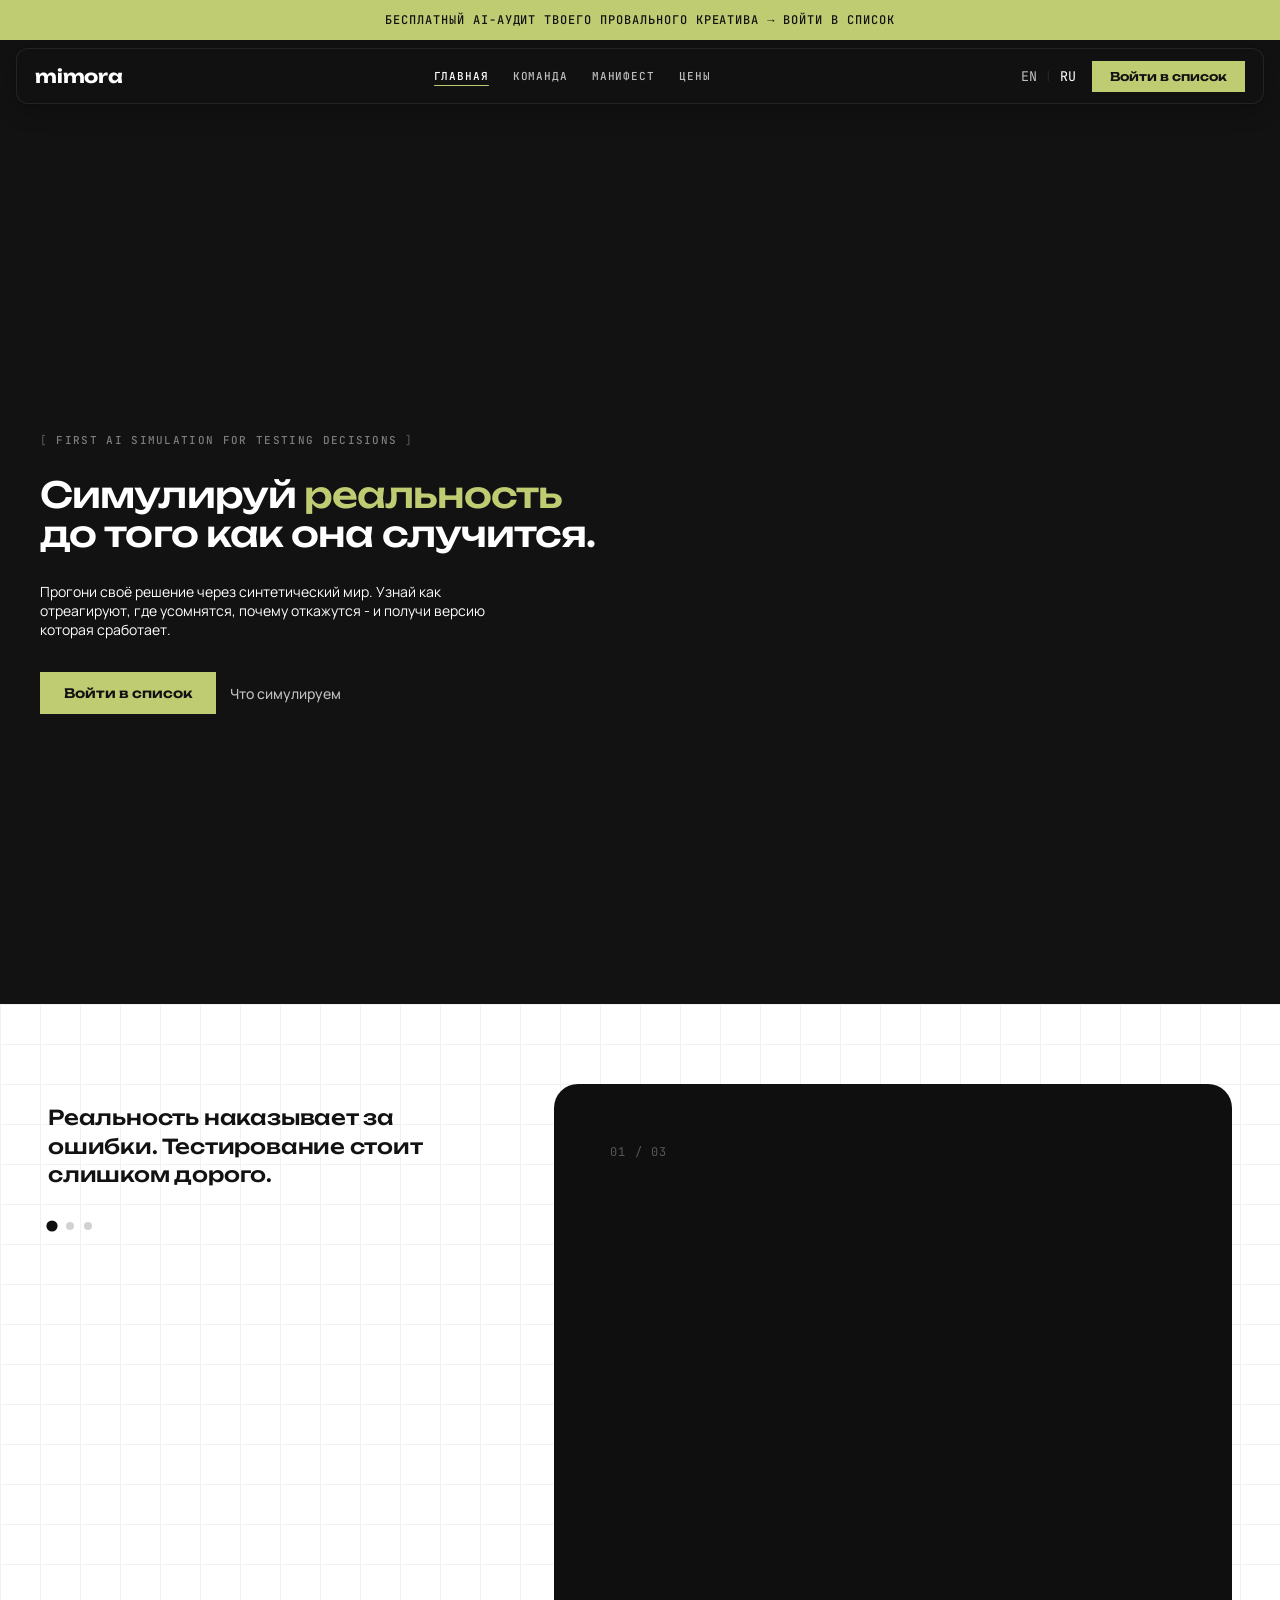
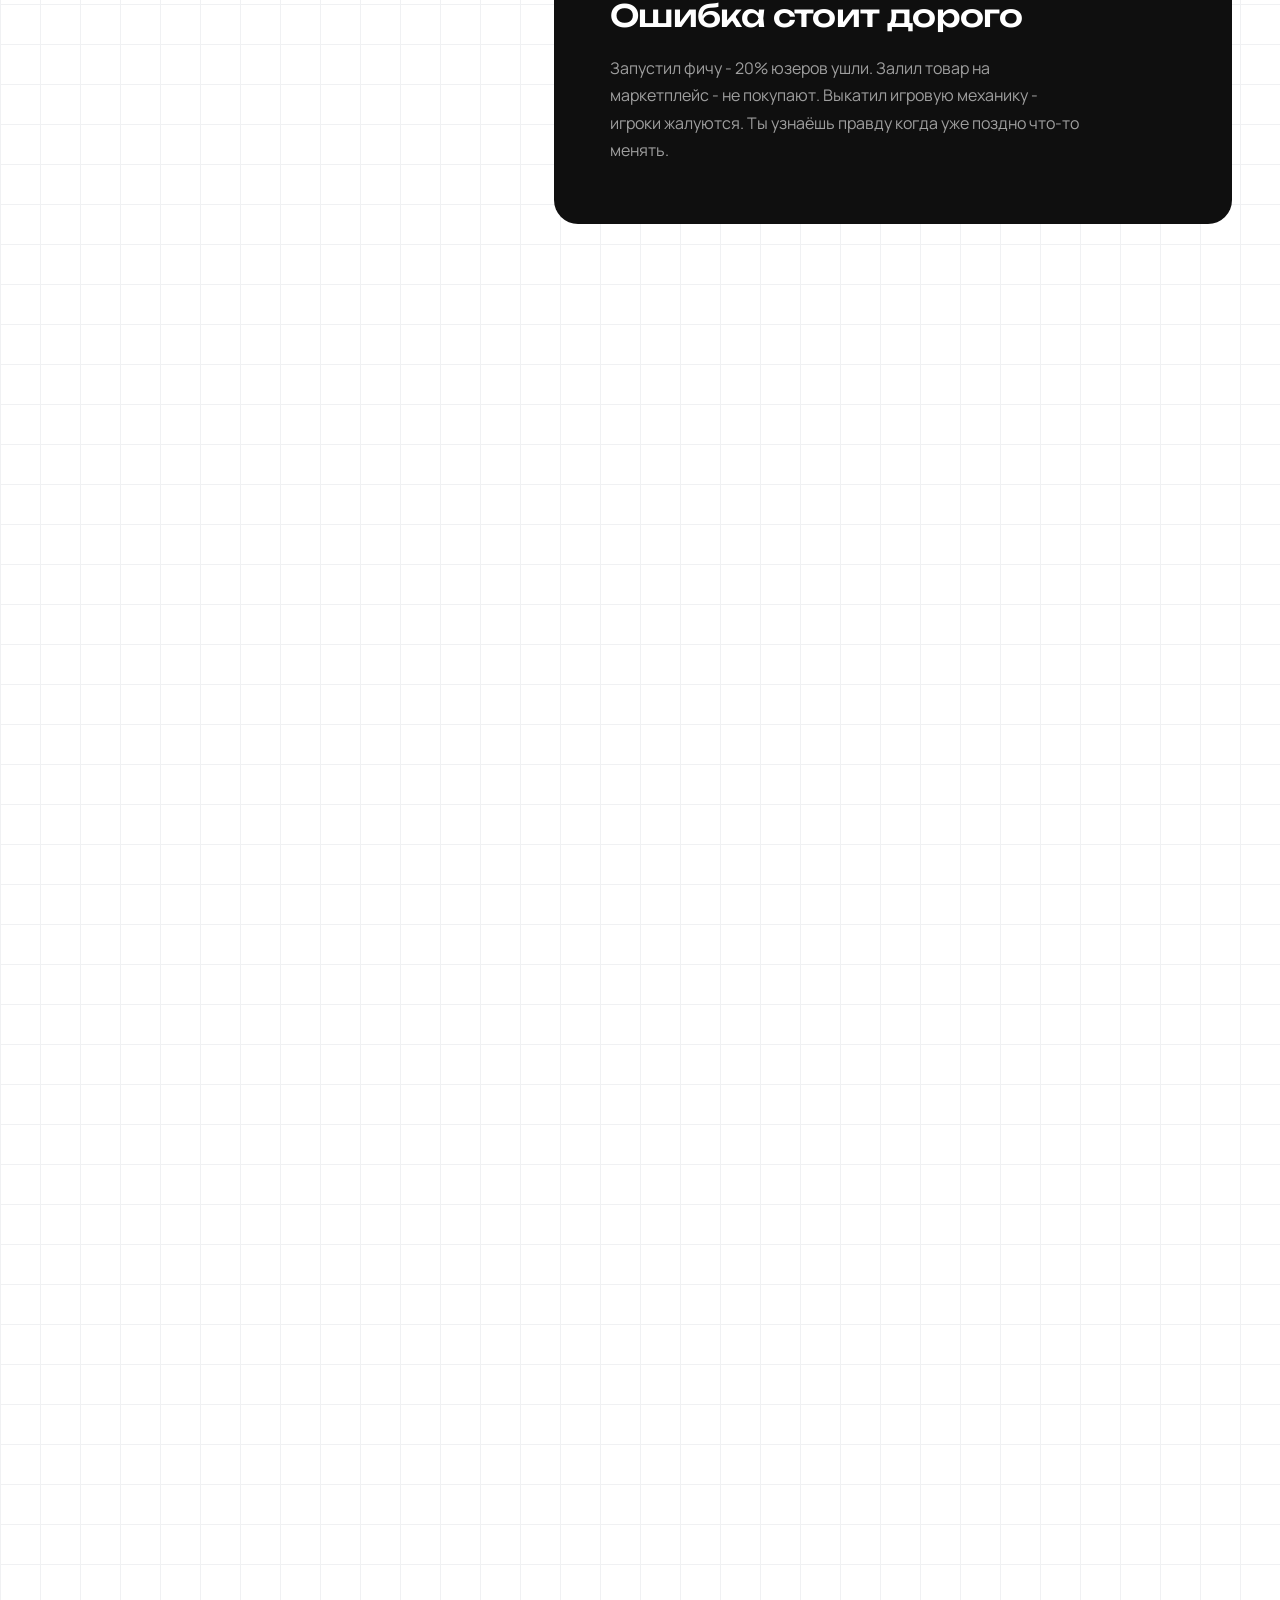
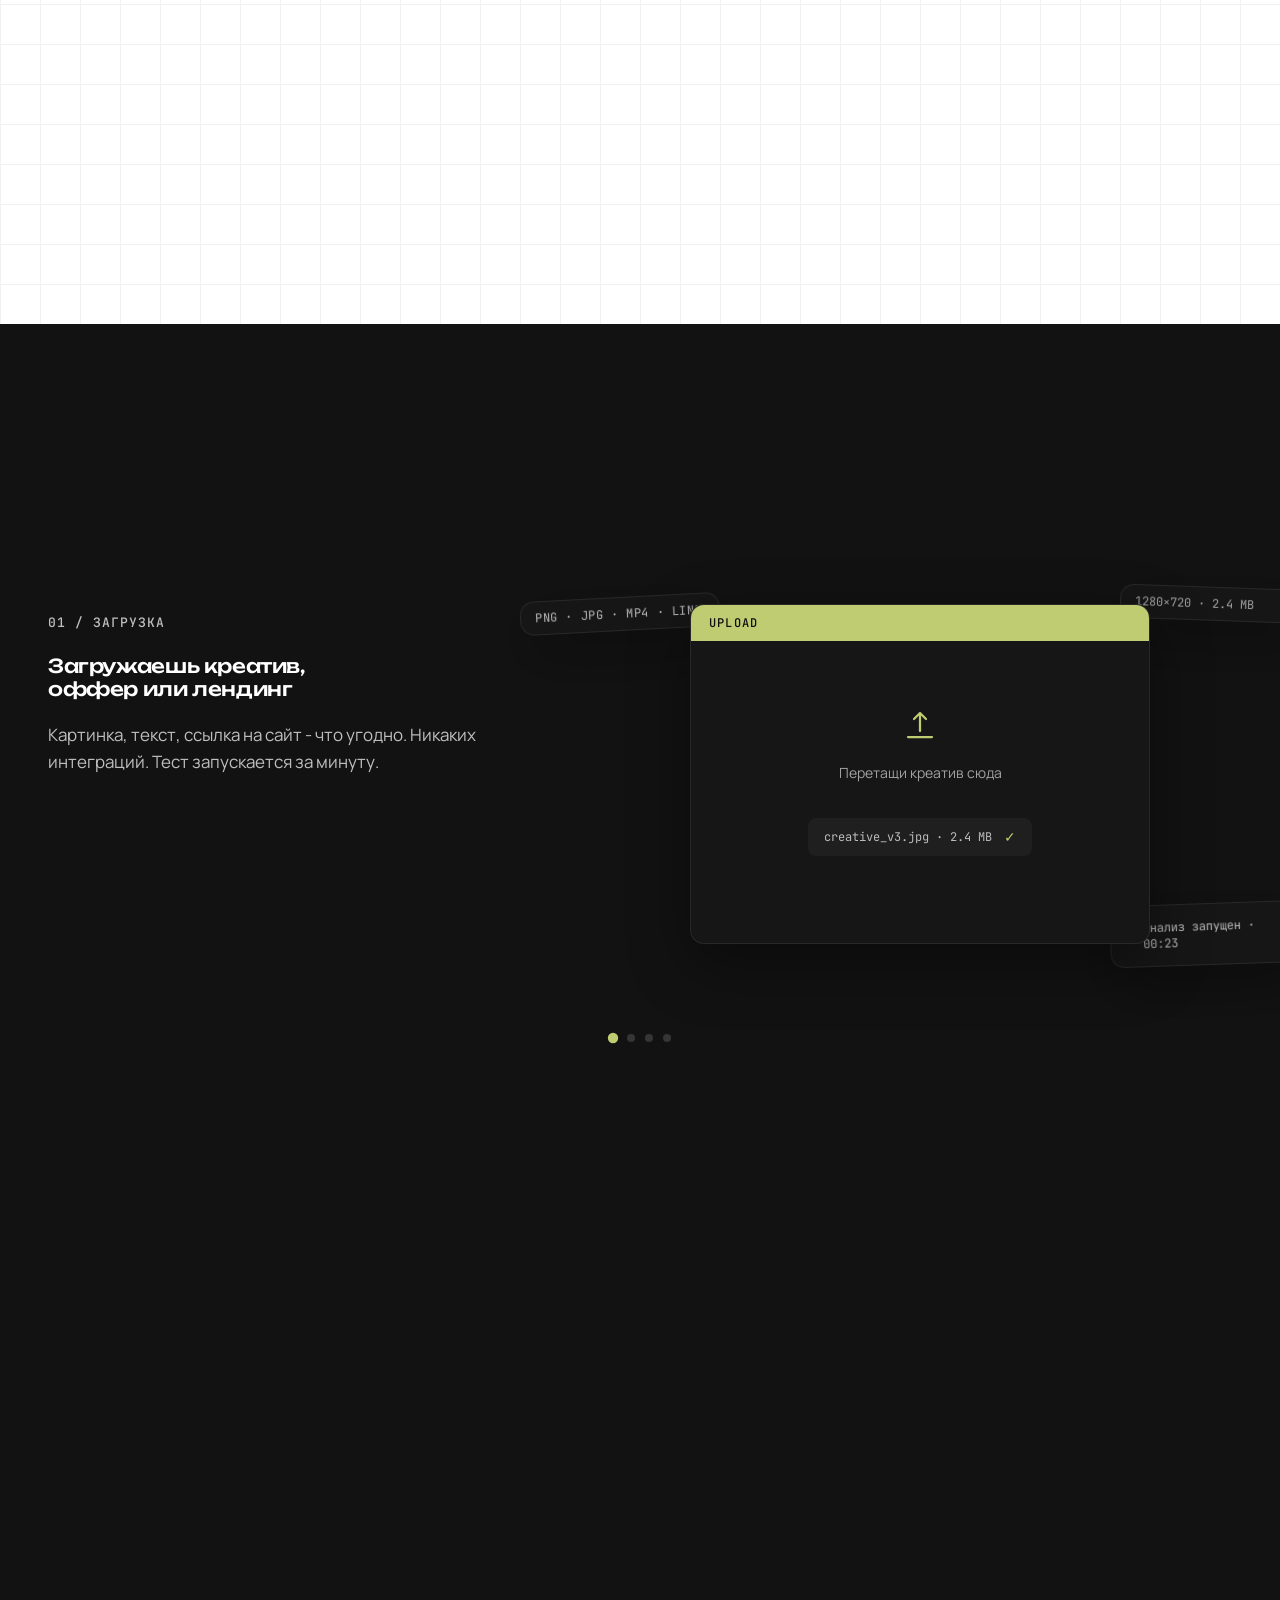
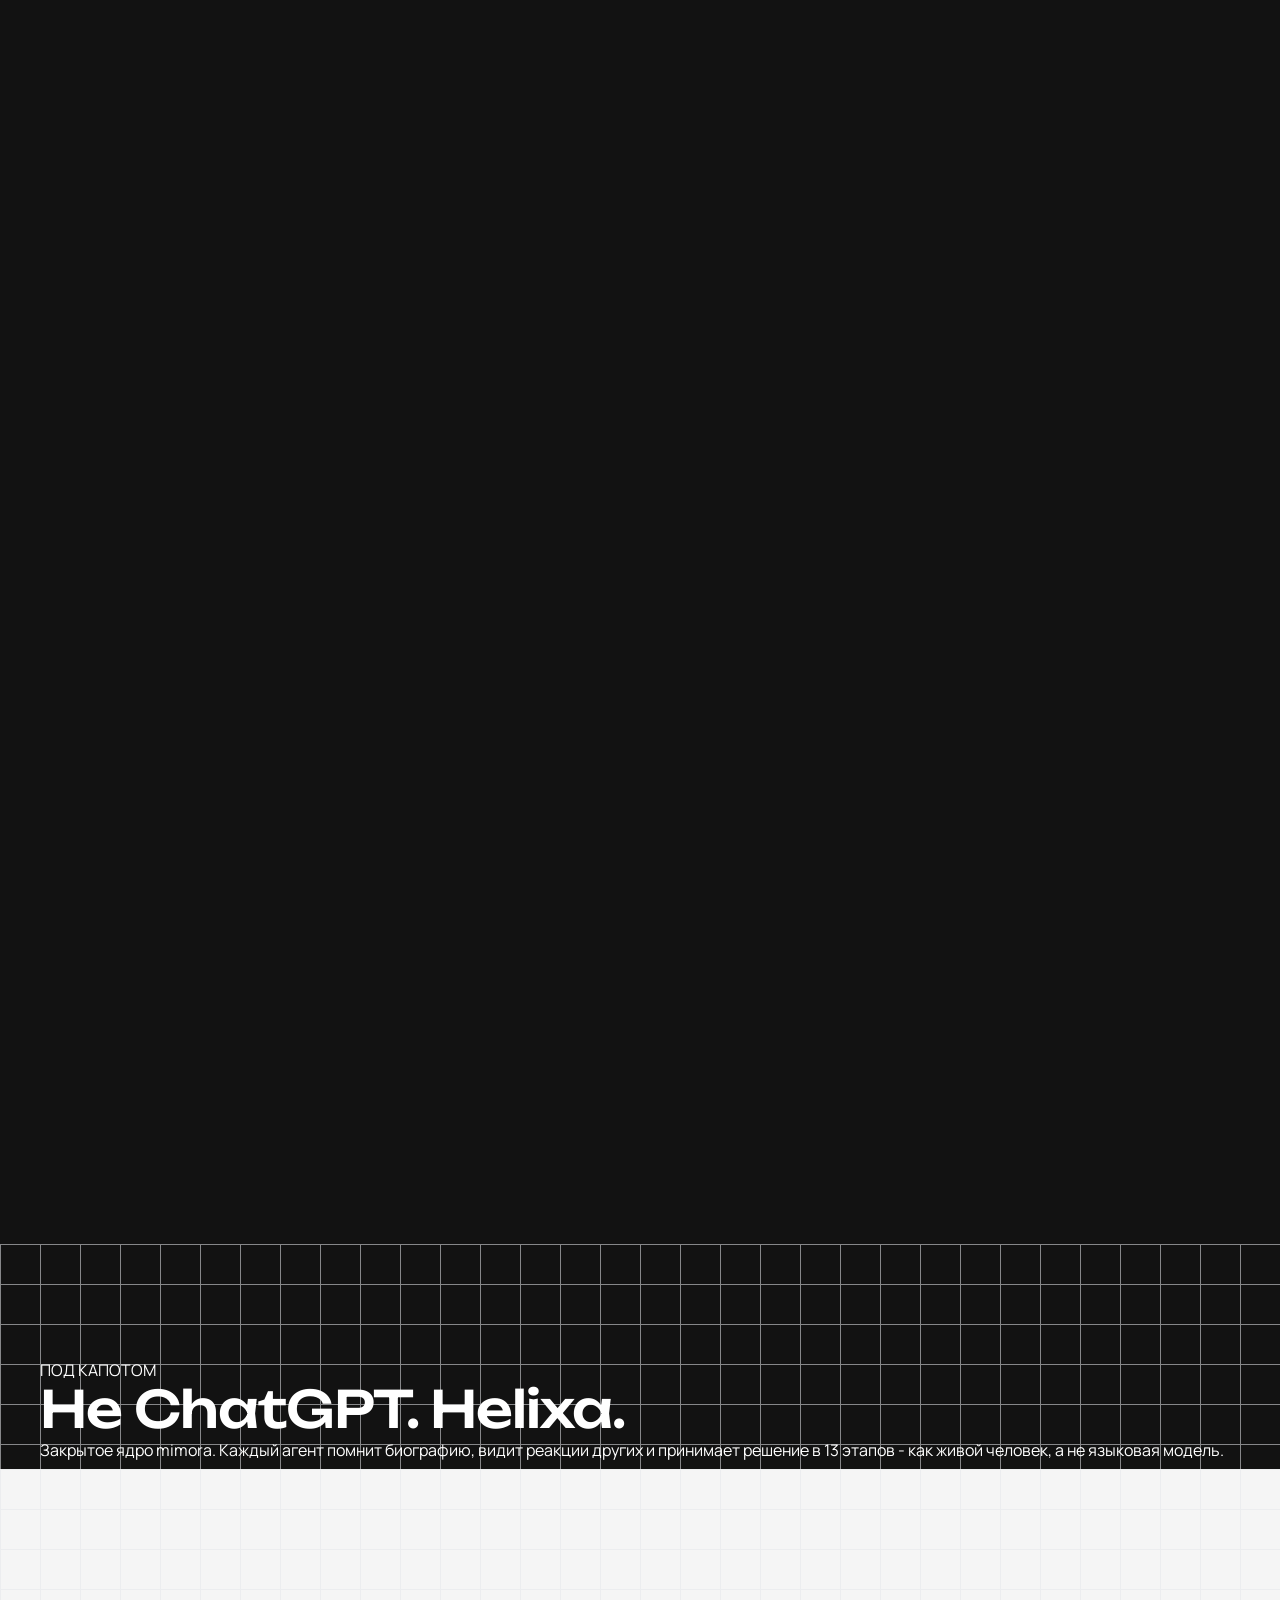
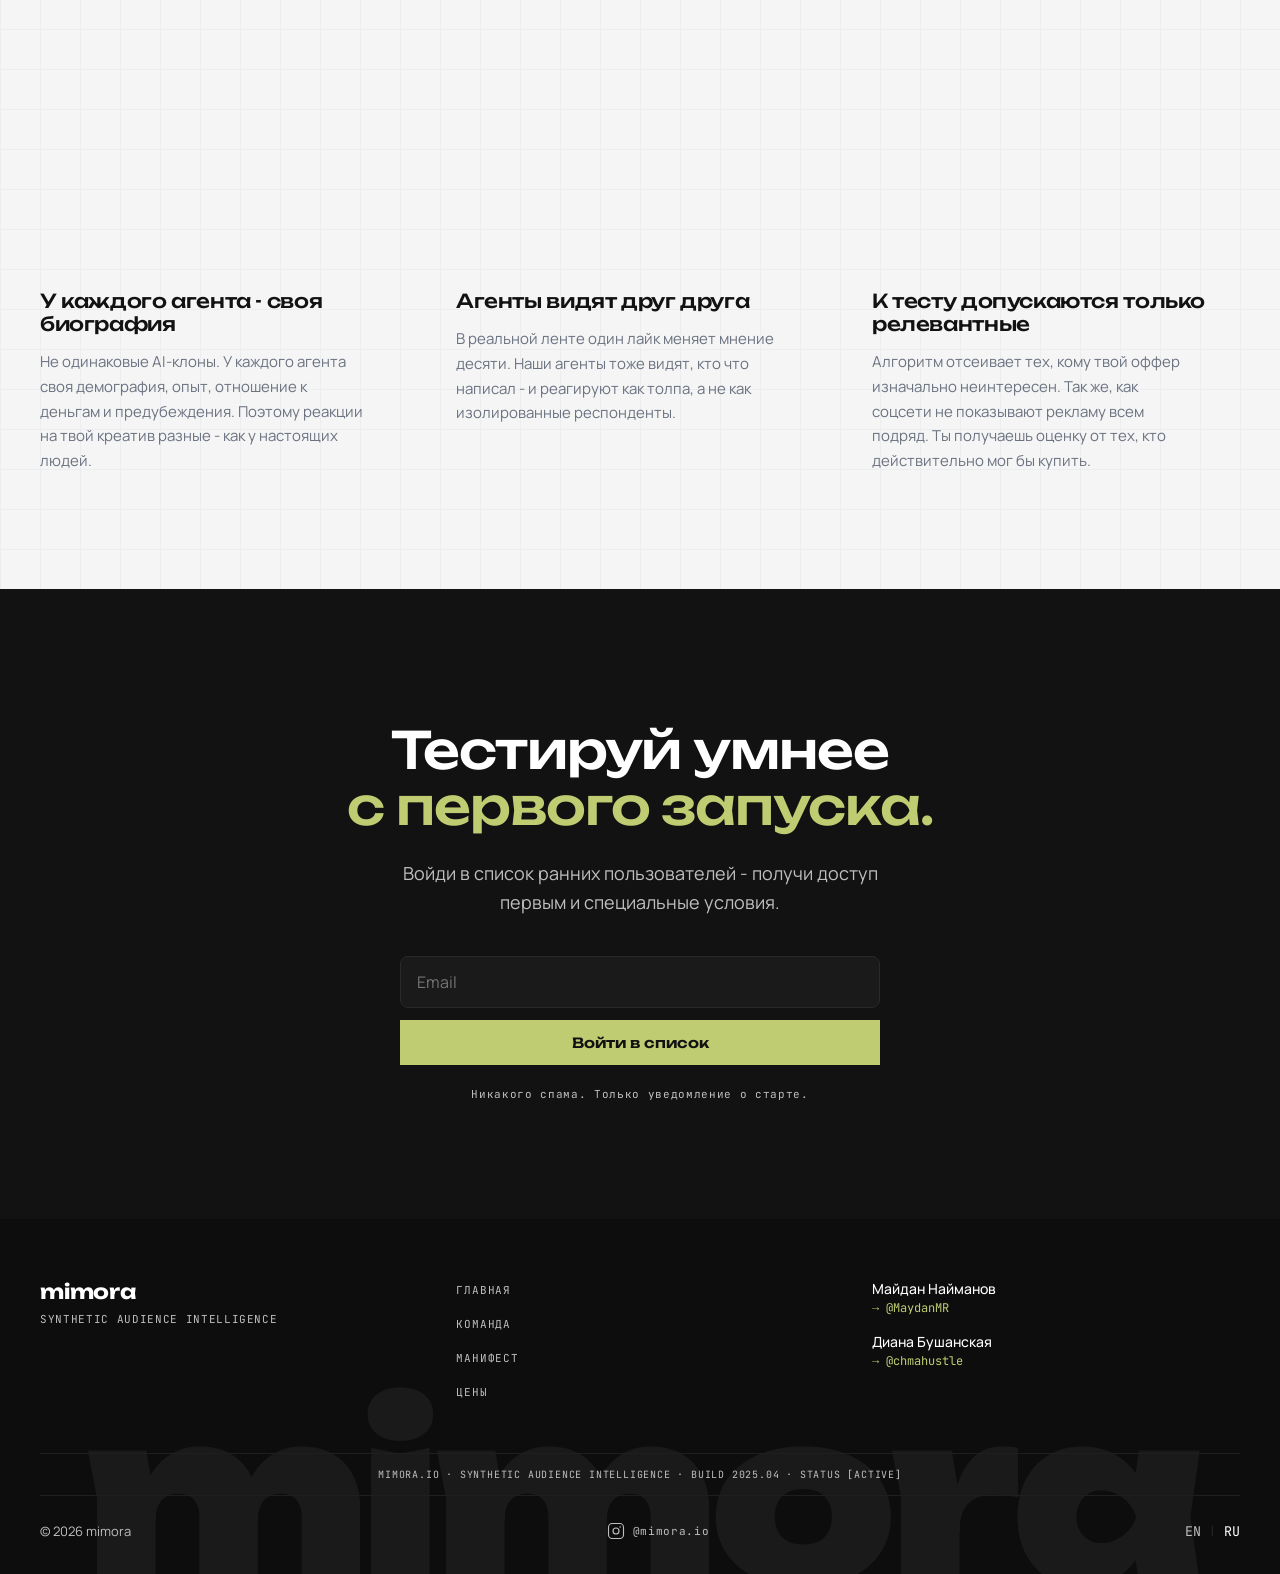
==== commit 347277dd: "фронт финиш" ====
--- a/index.html
+++ b/index.html
@@ -76,16 +76,20 @@
   <!-- ============ SECTION 1 - HERO ============ -->
   <section class="hero sec-dark" data-bg="dark" id="hero">
     <div class="hero-canvas-wrap">
-      <canvas class="hero-canvas" id="heroCanvas"></canvas>
+      <video class="hero-video" autoplay muted loop playsinline aria-hidden="true">
+        <source src="assets/images/0529.mp4" type="video/mp4">
+      </video>
     </div>
     <div class="container">
       <div class="hero-inner reveal">
         <span class="label hero-label" data-en="FIRST AI SIMULATION FOR TESTING DECISIONS"
           data-ru="FIRST AI SIMULATION FOR TESTING DECISIONS">FIRST AI SIMULATION FOR TESTING DECISIONS</span>
         <h1 class="h-hero hero-h">
-          <span data-en="Simulate " data-ru="Симулируй ">Симулируй </span><span class="highlight" data-en="reality"
-            data-ru="реальность">реальность</span><br>
-          <span data-en="before it happens." data-ru="до того как она случится.">до того как она случится.</span>
+          <span class="hero-h-line">
+            <span data-en="Simulate " data-ru="Симулируй ">Симулируй </span><span class="highlight" data-en="reality"
+              data-ru="реальность">реальность</span>
+          </span>
+          <span class="hero-h-line" data-en="before it happens." data-ru="до того как она случится.">до того как она случится.</span>
         </h1>
         <p class="hero-sub"
           data-en="Run your decision through a synthetic world. See how they react, where they doubt, why they refuse - and get the version that works."
@@ -94,9 +98,9 @@
           получи версию которая сработает.</p>
         <div class="hero-ctas">
           <a href="#waitlist" class="btn-primary"><span data-en="Join waitlist" data-ru="Войти в список">Войти в
-              список</span> →</a>
-          <a href="#use-cases" class="btn-ghost"><span data-en="What we simulate →" data-ru="Что симулируем →">Что
-              симулируем →</span></a>
+              список</span></a>
+          <a href="#use-cases" class="btn-ghost"><span data-en="What we simulate" data-ru="Что симулируем">Что
+              симулируем</span></a>
         </div>
       </div>
     </div>
@@ -440,7 +444,7 @@
         ранних пользователей - получи доступ первым и специальные условия.</p>
       <form class="wait-form reveal" id="waitForm" onsubmit="event.preventDefault(); waitlistSubmit(this);">
         <input type="email" required="" data-en-placeholder="Email" data-ru-placeholder="Email" placeholder="Email">
-        <button type="submit"><span data-en="Join Waitlist" data-ru="Войти в список">Войти в список</span> →</button>
+        <button type="submit"><span data-en="Join Waitlist" data-ru="Войти в список">Войти в список</span></button>
       </form>
       <p class="wait-note reveal" data-en="No spam. Just a launch notification."
         data-ru="Никакого спама. Только уведомление о старте.">Никакого спама. Только уведомление о старте.</p>
--- a/css/main.css
+++ b/css/main.css
@@ -356,7 +356,7 @@
   font-weight: 600;
   font-size: 12px;
   padding: 8px 18px;
-  border-radius: 8px;
+  border-radius: 0;
   cursor: pointer;
   transition: background .2s;
 }
@@ -550,7 +550,7 @@
 .mobile-menu-cta {
   font-size: 12px;
   padding: 10px 20px;
-  border-radius: 8px;
+  border-radius: 0;
 }
 
 /* ============ HERO ============ */
@@ -571,14 +571,19 @@
   position: absolute;
   inset: 0;
   pointer-events: none;
-  z-index: 0
-}
-
-.hero-canvas {
+  z-index: 0;
+  overflow: hidden;
+}
+
+.hero-video {
+  position: absolute;
+  inset: 0;
   width: 100%;
   height: 100%;
   display: block;
-  opacity: .85
+  object-fit: cover;
+  object-position: center center;
+  opacity: .85;
 }
 
 .hero-inner {
@@ -587,10 +592,10 @@
   width: 100%;
   display: flex;
   flex-direction: column;
-  align-items: center;
-  text-align: center;
-  max-width: 860px;
-  margin: 0 auto;
+  align-items: flex-start;
+  text-align: left;
+  max-width: 480px;
+  margin: 0;
 }
 
 .hero-label {
@@ -602,14 +607,20 @@
 .hero h1.h-hero {
   font-family: var(--u);
   font-weight: 500;
-  font-size: clamp(36px, 4vw, 60px);
+  font-size: clamp(24px, 2.8vw, 40px);
   line-height: 1.1;
   letter-spacing: -.025em;
 }
 
 .hero-h {
   margin: 0;
-  max-width: 22ch
+  width: max-content;
+  max-width: calc(100vw - 48px);
+}
+
+.hero-h-line {
+  display: block;
+  white-space: nowrap;
 }
 
 .hero-h .highlight {
@@ -619,11 +630,12 @@
 
 .hero-sub {
   font-family: var(--m);
-  font-size: clamp(16px, 1vw, 19px);
+  font-size: 14px;
   line-height: normal;
   color: rgb(255, 255, 255);
   max-width: 580px;
   margin: 28px 0 0;
+  text-align: left;
 }
 
 .hero-ctas {
@@ -632,7 +644,7 @@
   margin-top: 32px;
   align-items: center;
   flex-wrap: wrap;
-  justify-content: center
+  justify-content: flex-start
 }
 
 .btn-primary {
@@ -642,7 +654,7 @@
   font-weight: 600;
   font-size: 13px;
   padding: 13px 24px;
-  border-radius: 8px;
+  border-radius: 0;
   cursor: pointer;
   transition: background .2s, transform .15s;
   display: inline-flex;
@@ -705,10 +717,6 @@
     padding: 100px 24px 60px
   }
 
-  .hero-h {
-    max-width: none
-  }
-
   .hero-sub {
     font-size: 16px;
     max-width: 100%
@@ -716,7 +724,7 @@
 
   .hero-ctas {
     flex-direction: column;
-    align-items: stretch
+    align-items: flex-start
   }
 
   .hero-ctas .btn-primary,
@@ -2591,7 +2599,7 @@
   font-weight: 600;
   font-size: 14px;
   padding: 14px;
-  border-radius: 8px;
+  border-radius: 0;
   cursor: pointer;
   transition: background .2s;
   width: 100%;
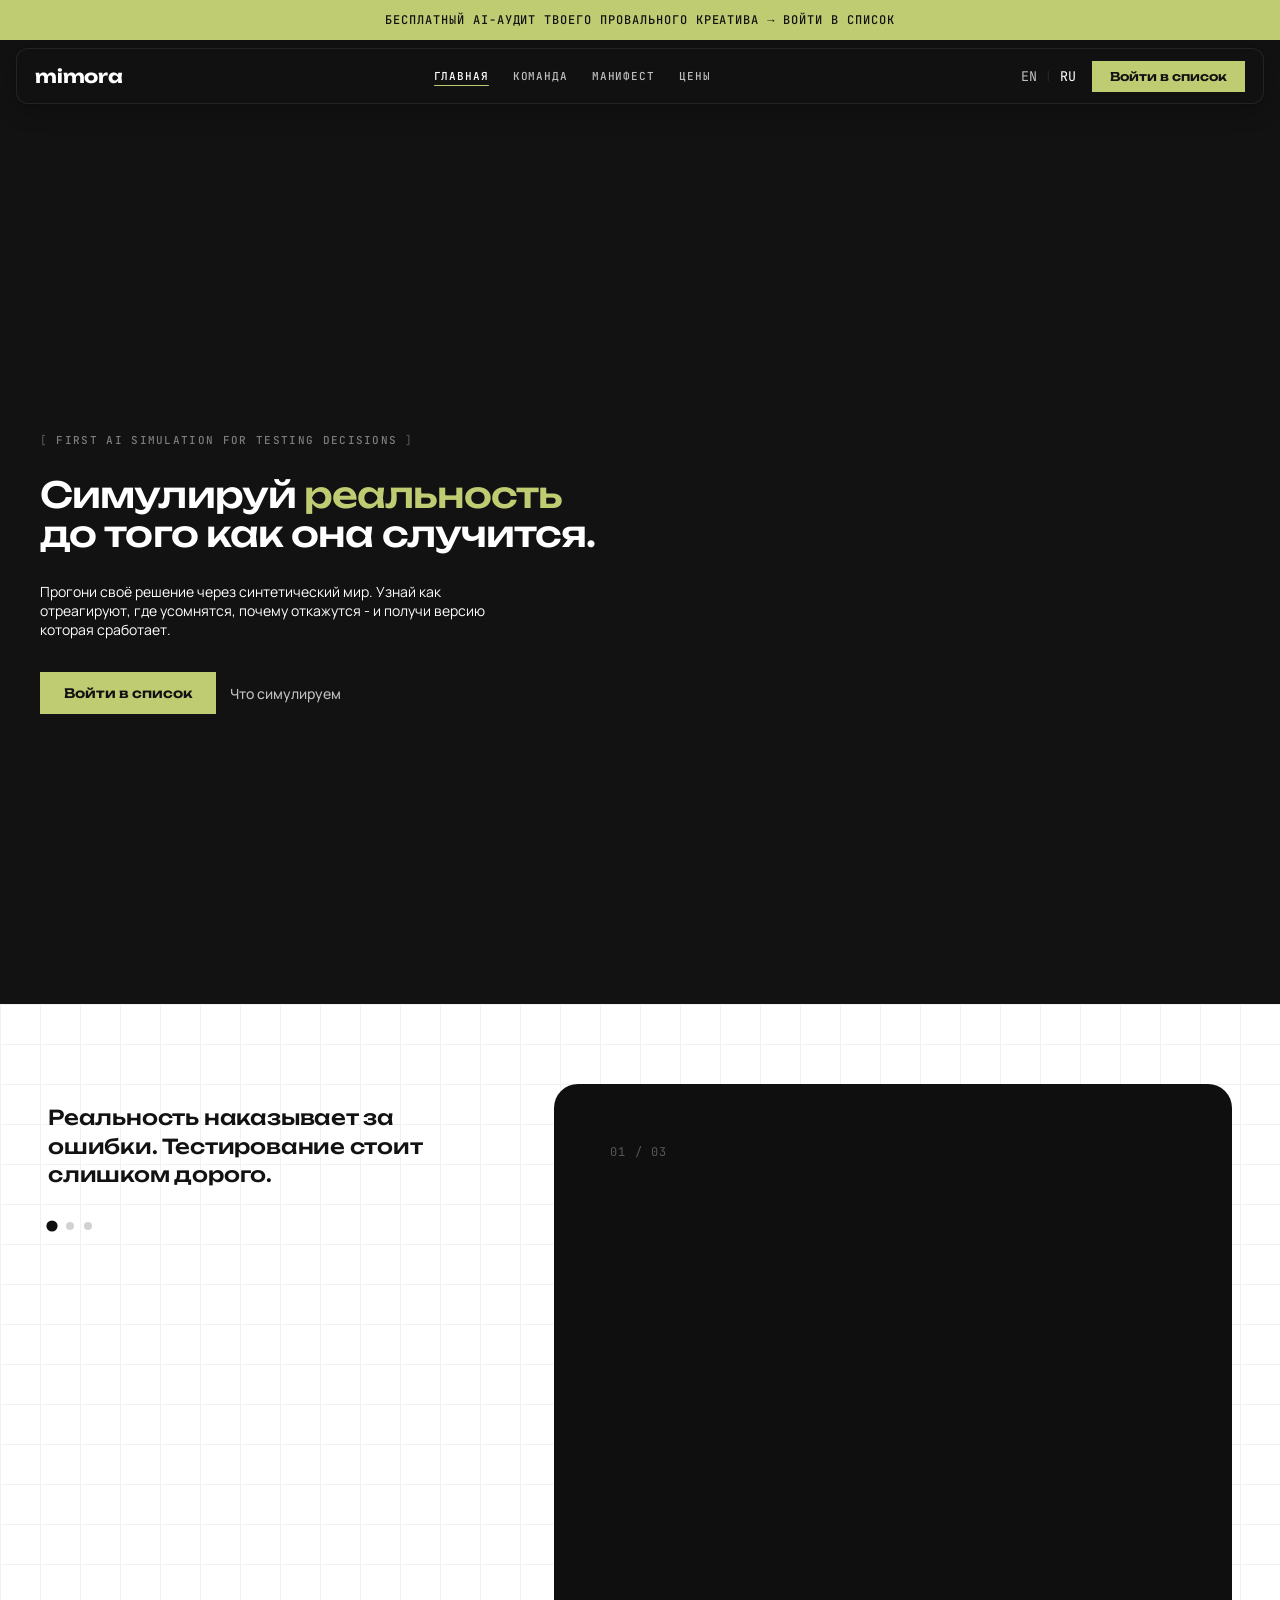
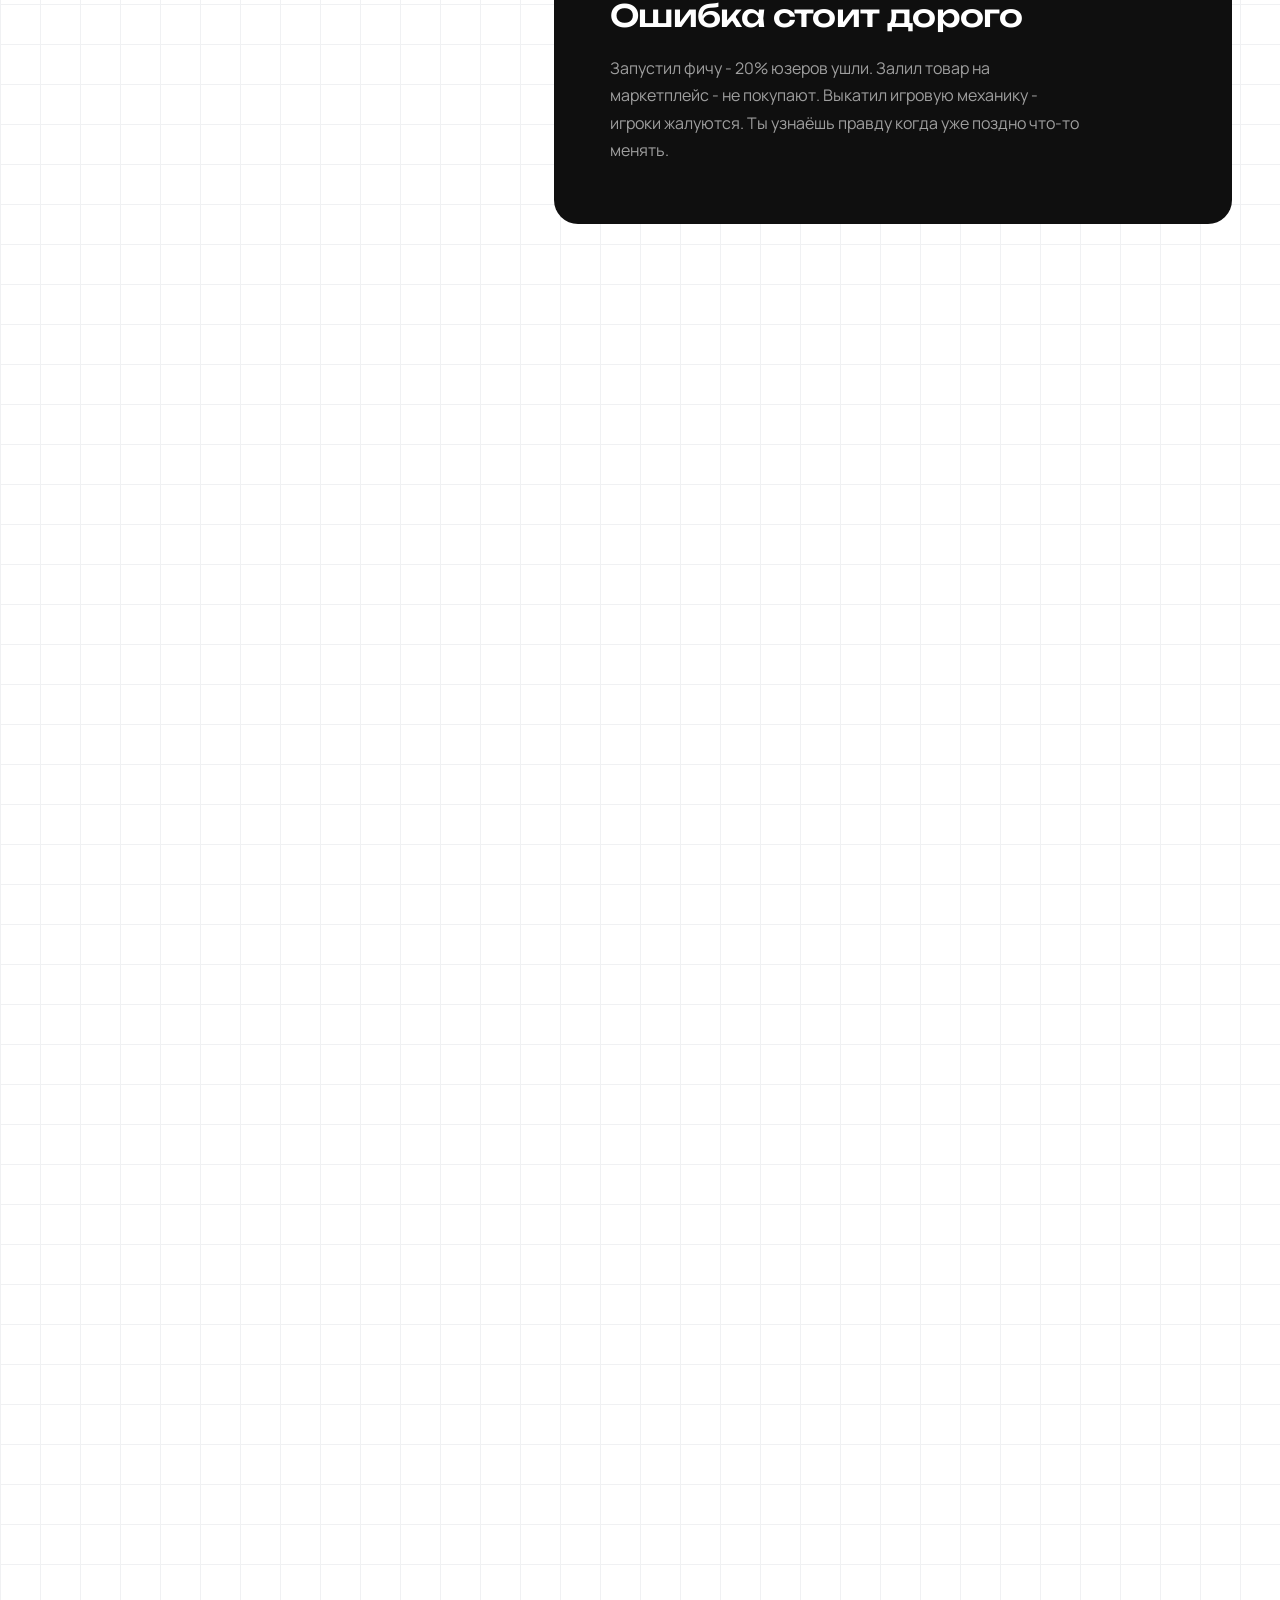
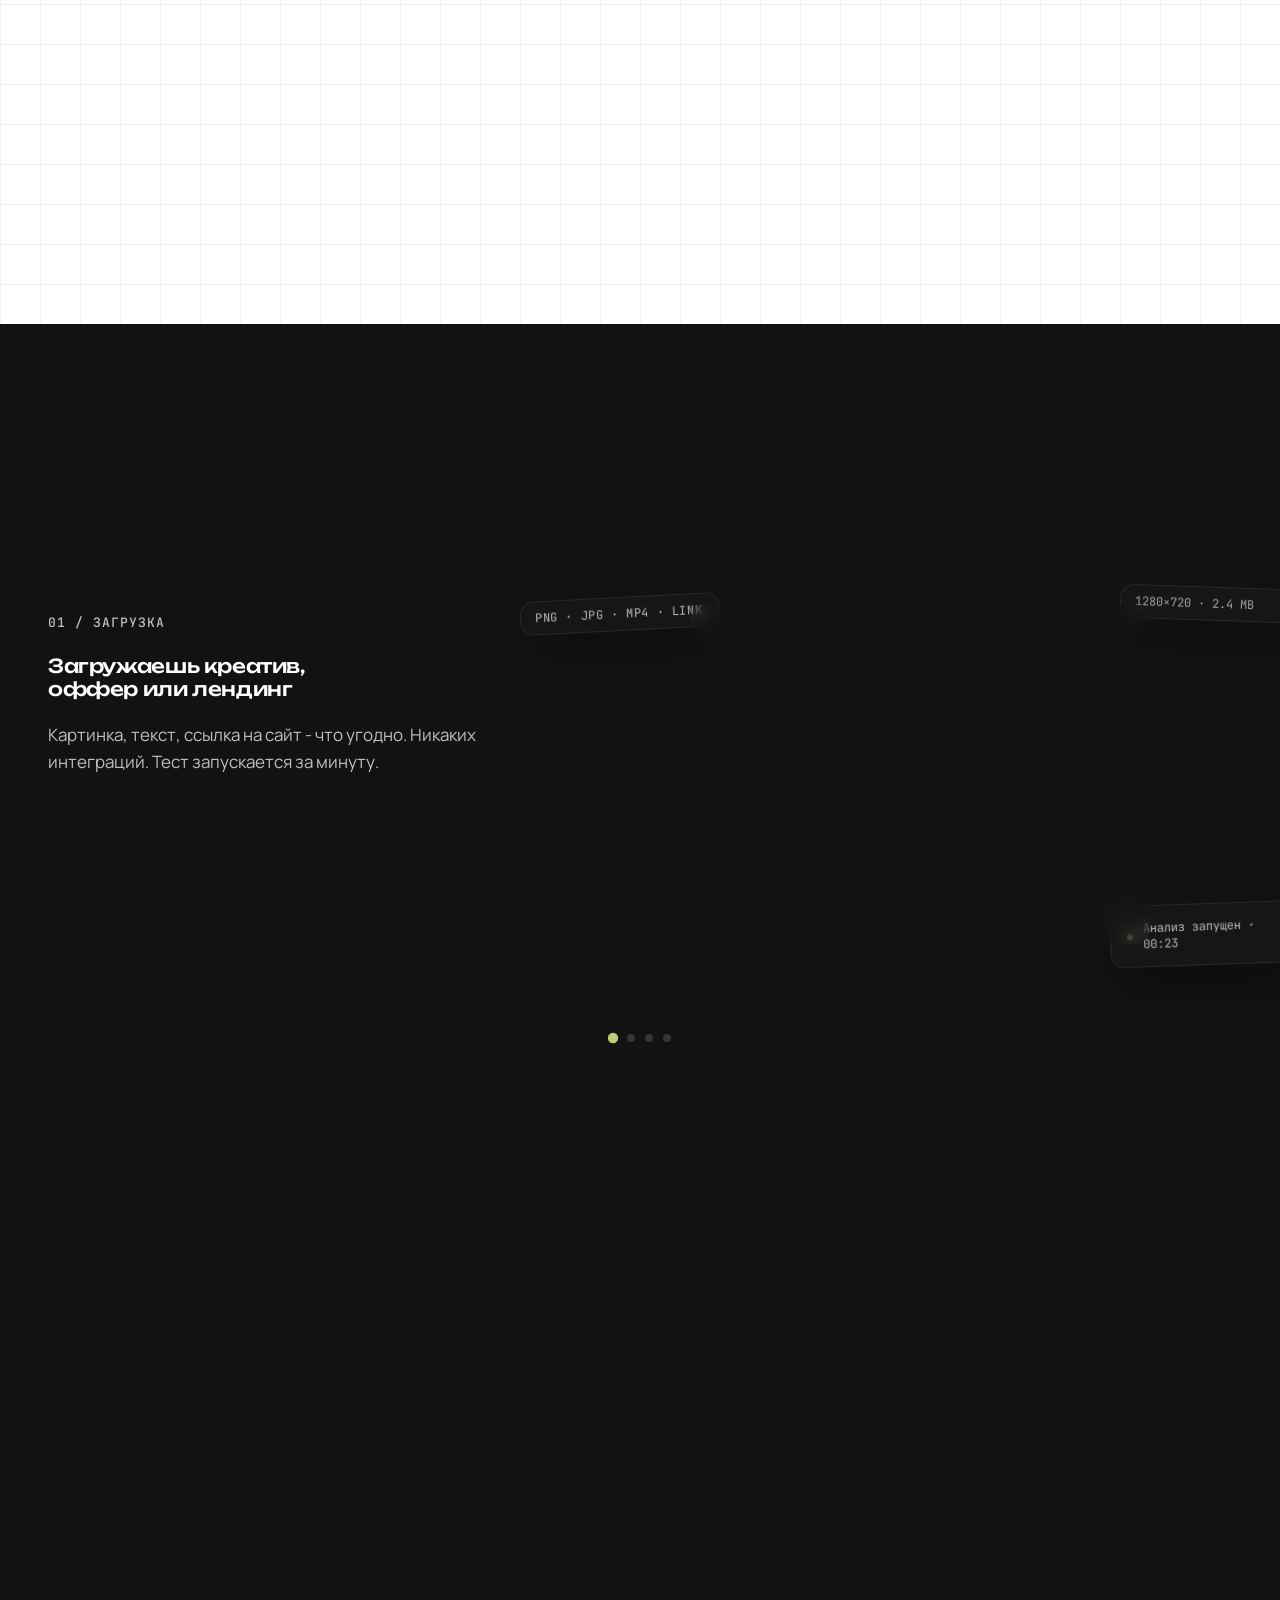
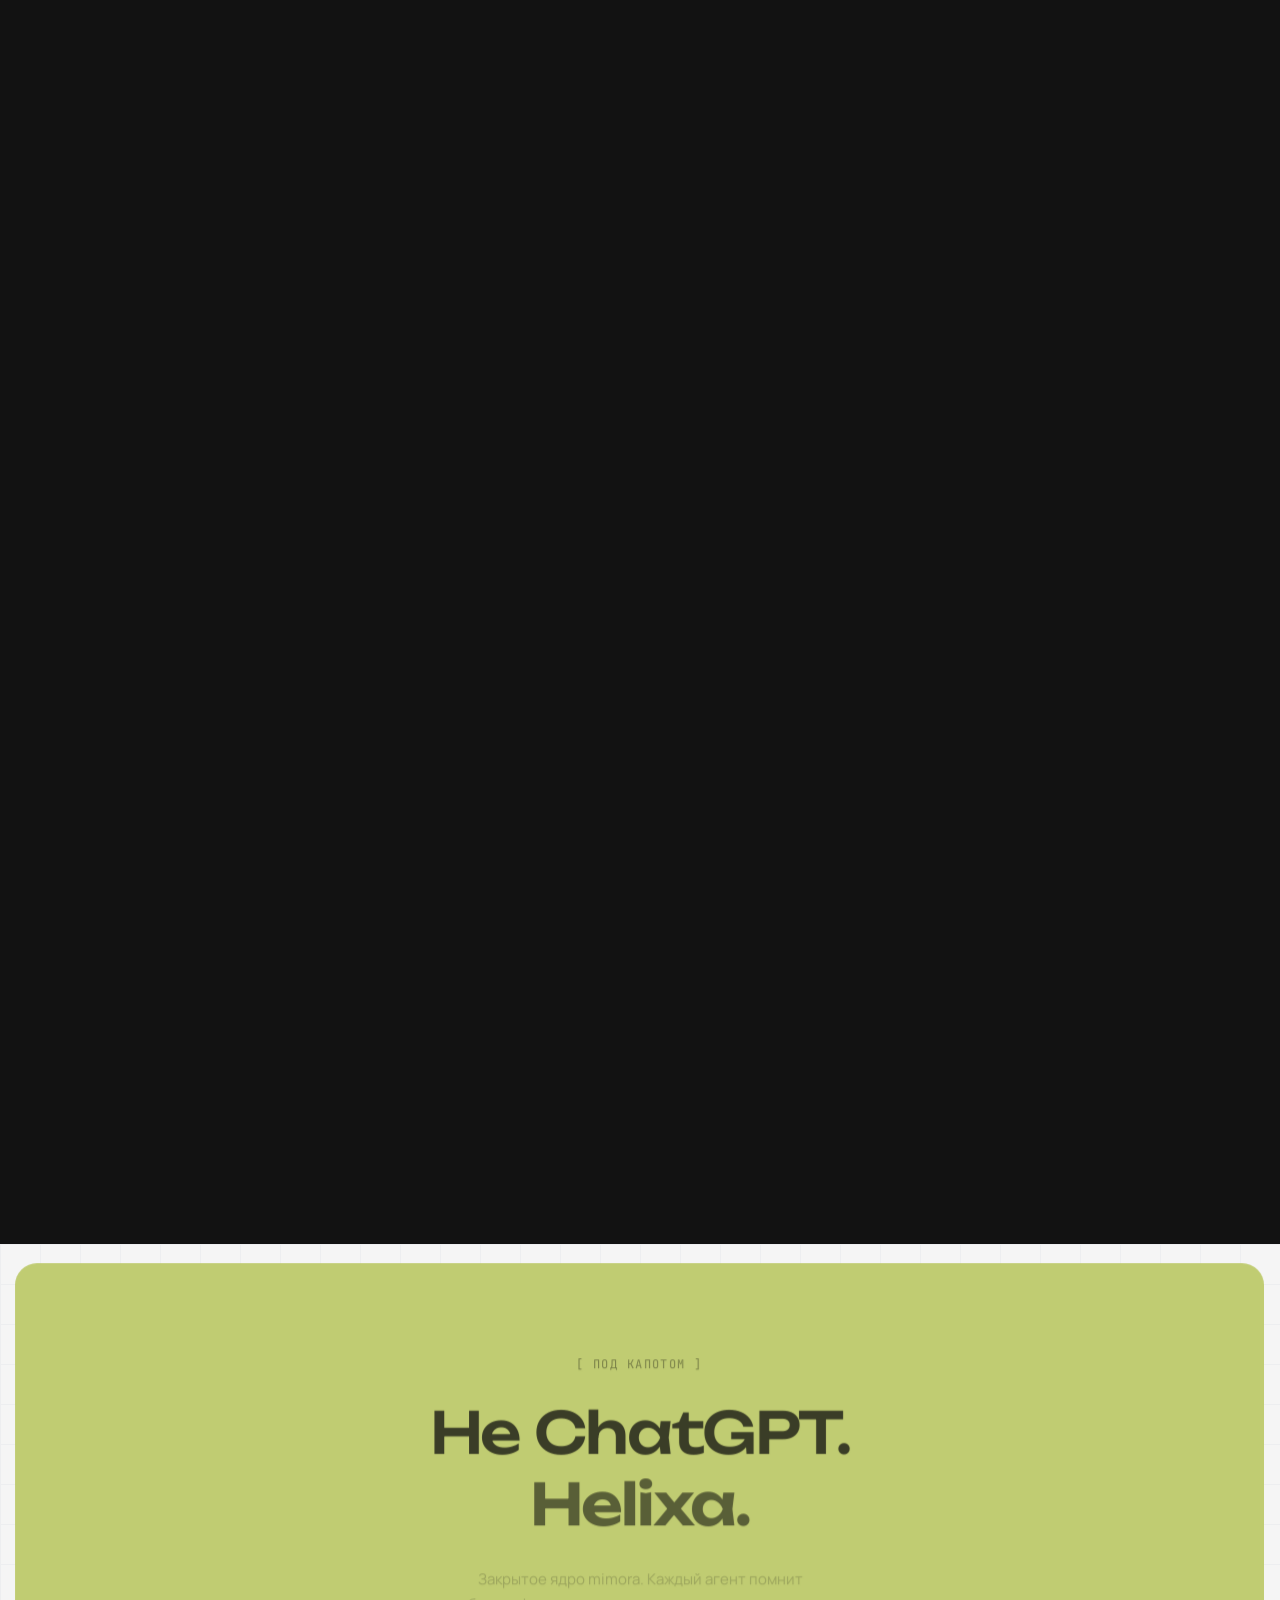
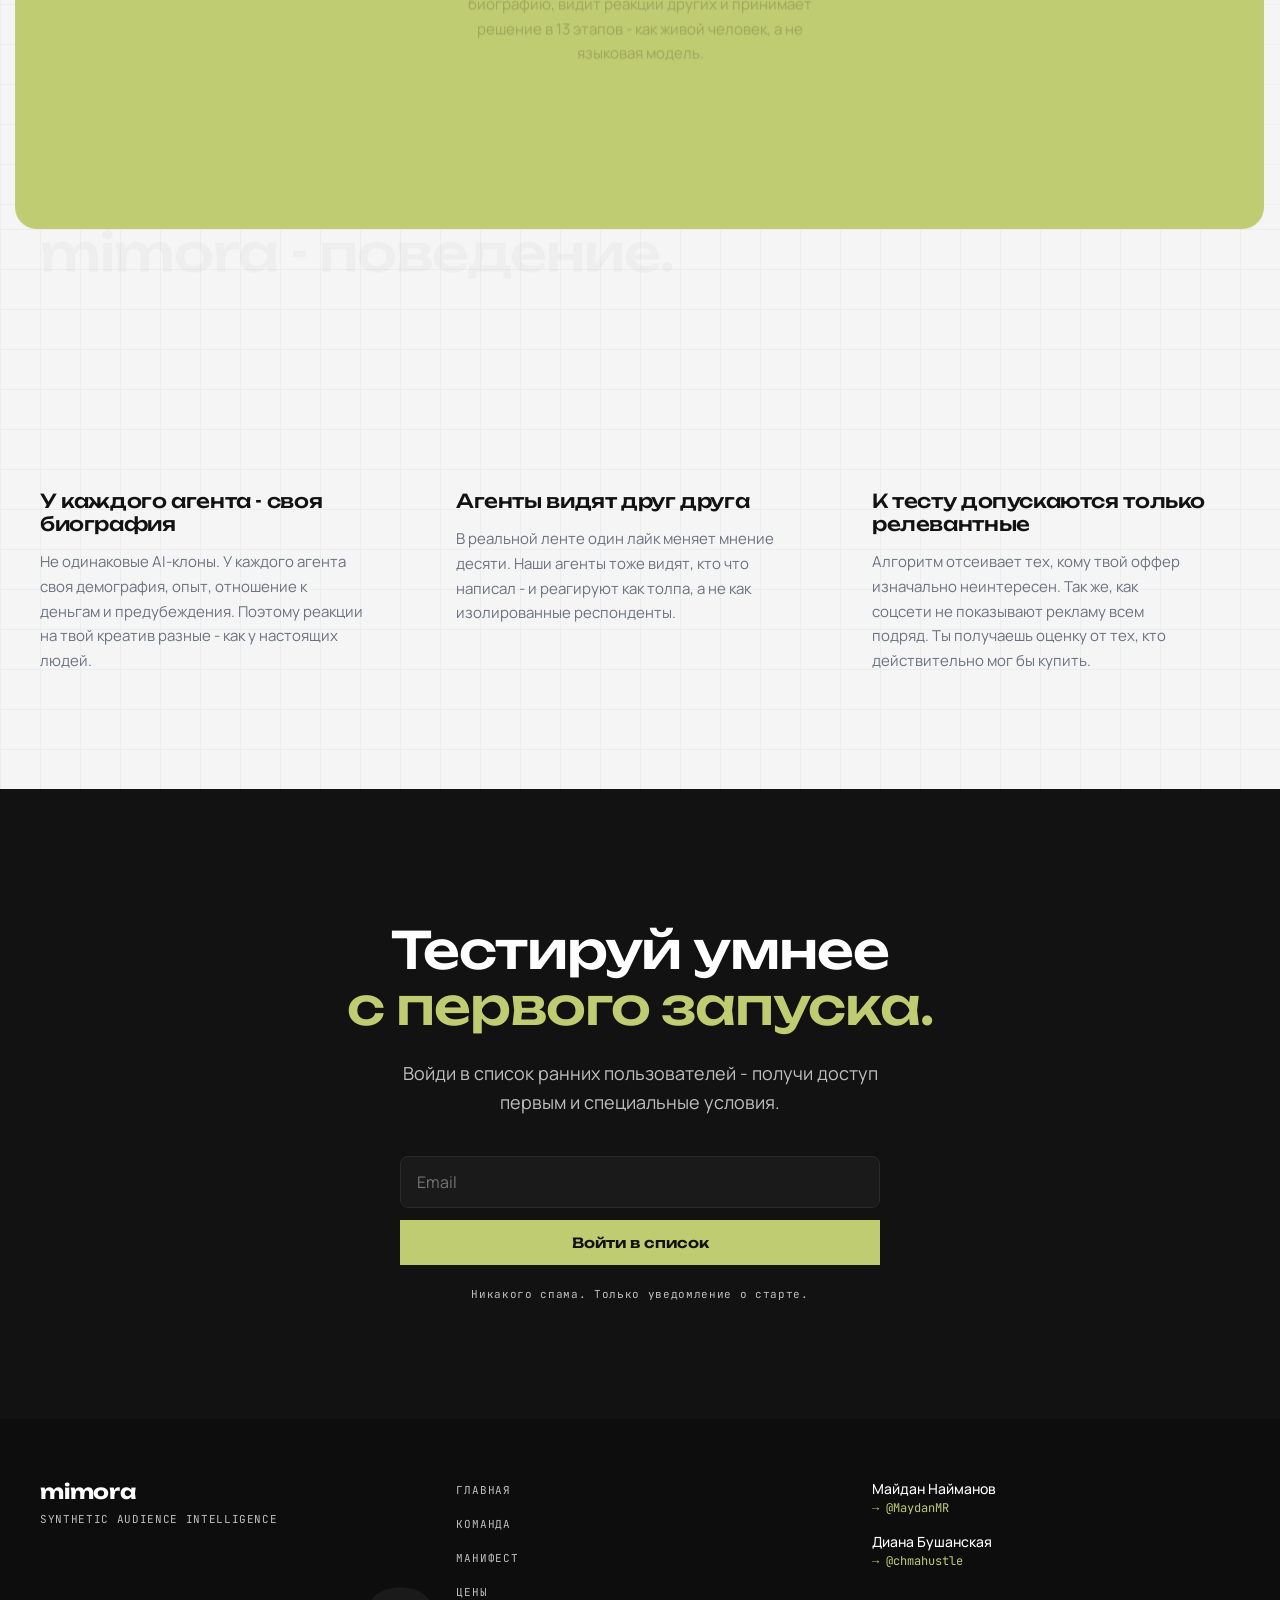
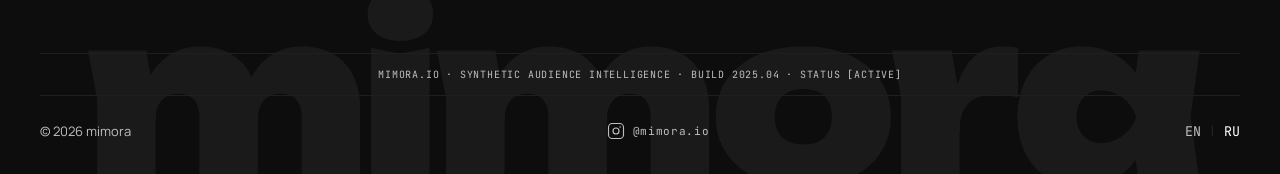
==== commit 8adb6742: "фронт" ====
--- a/index.html
+++ b/index.html
@@ -348,39 +348,36 @@
 
 
   <!-- ============ SECTION - HELIXA GREEN ============ -->
-  <section class="helixa-green" id="helixa-green-block">
+  <section class="sec-quote" data-bg="light" id="helixa-green-block">
     <div class="grid-bg"></div>
     <div class="container quote-wrap">
-      <div class="helixa-green-inner reveal">
-
-        <span class="helixa-green-label" data-ru="ПОД КАПОТОМ" data-en="UNDER THE HOOD">
-          ПОД КАПОТОМ
-        </span>
-
-        <h2 class="helixa-green-title" data-ru="Не ChatGPT. Helixa." data-en="Not ChatGPT. Helixa.">
-          Не ChatGPT. Helixa.
-        </h2>
-
-        <p class="helixa-green-desc"
-          data-ru="Закрытое ядро mimora. Каждый агент помнит биографию, видит реакции других и принимает решение в 13 этапов - как живой человек, а не языковая модель."
-          data-en="mimora's closed-source engine. Every agent remembers their biography, sees others' reactions, and makes decisions in 13 stages - like a real person, not a language model.">
-          Закрытое ядро mimora. Каждый агент помнит биографию, видит реакции
-          других и принимает решение в 13 этапов - как живой человек,
-          а не языковая модель.
+      <div class="quote-panel" id="helixaPanel">
+        <p class="quote-tag helixa-reveal" data-en="[ UNDER THE HOOD ]" data-ru="[ ПОД КАПОТОМ ]">[ ПОД КАПОТОМ ]</p>
+
+        <p class="quote-headline">
+          <span class="quote-line helixa-reveal" data-en="Not ChatGPT." data-ru="Не ChatGPT.">Не ChatGPT.</span>
+          <span class="quote-line quote-line-accent helixa-reveal" data-en="Helixa." data-ru="Helixa.">Helixa.</span>
         </p>
 
-        <div class="helixa-green-pills">
-          <span data-ru="Долгосрочная память" data-en="Long-term memory">Долгосрочная память</span>
-          <span data-ru="Социальный контекст" data-en="Social context">Социальный контекст</span>
-          <span data-ru="13-этапное решение" data-en="13-stage decision">13-этапное решение</span>
-          <span data-ru="Не API-wrapper" data-en="Not an API wrapper">Не API-wrapper</span>
-        </div>
-
-        <p class="industries-line" data-ru="Маркетинг · E-commerce · Games · HR · Product · Email & CRM"
-          data-en="Marketing · E-commerce · Games · HR · Product · Email & CRM">
+        <p class="quote-desc helixa-reveal"
+          data-en="mimora's closed-source engine. Every agent remembers their biography, sees others' reactions, and makes decisions in 13 stages - like a real person, not a language model."
+          data-ru="Закрытое ядро mimora. Каждый агент помнит биографию, видит реакции других и принимает решение в 13 этапов - как живой человек, а не языковая модель.">
+          Закрытое ядро mimora. Каждый агент помнит биографию, видит реакции других и принимает решение в 13 этапов -
+          как живой человек, а не языковая модель.
+        </p>
+
+        <div class="helixa-green-pills helixa-reveal">
+          <span data-en="Long-term memory" data-ru="Долгосрочная память">Долгосрочная память</span>
+          <span data-en="Social context" data-ru="Социальный контекст">Социальный контекст</span>
+          <span data-en="13-stage decision" data-ru="13-этапное решение">13-этапное решение</span>
+          <span data-en="Not an API wrapper" data-ru="Не API-wrapper">Не API-wrapper</span>
+        </div>
+
+        <p class="quote-sign industries-line helixa-reveal"
+          data-en="Marketing · E-commerce · Games · HR · Product · Email & CRM"
+          data-ru="Маркетинг · E-commerce · Games · HR · Product · Email & CRM">
           Маркетинг · E-commerce · Games · HR · Product · Email & CRM
         </p>
-
       </div>
     </div>
   </section>
--- a/css/main.css
+++ b/css/main.css
@@ -1901,7 +1901,8 @@
 }
 
 /* Green manifesto block sits on top of the pricing section */
-#manifesto-block {
+#manifesto-block,
+#helixa-green-block {
   position: relative;
   z-index: 20;
   overflow: visible;
@@ -1965,6 +1966,113 @@
   font-size: 13px;
   color: rgba(0, 0, 0, .4);
   letter-spacing: .05em;
+}
+
+.quote-desc {
+  margin: 0 0 40px;
+  max-width: 56ch;
+  font-family: var(--m);
+  font-size: clamp(15px, 1.2vw, 18px);
+  line-height: 1.65;
+  color: rgba(15, 15, 15, .65);
+}
+
+.quote-panel .helixa-green-pills {
+  display: flex;
+  flex-wrap: wrap;
+  gap: 10px;
+  margin-bottom: 28px;
+}
+
+.quote-panel .helixa-green-pills span {
+  font-family: var(--mono);
+  font-size: 11px;
+  letter-spacing: .08em;
+  text-transform: uppercase;
+  padding: 8px 14px;
+  border: 1px solid rgba(0, 0, 0, .22);
+  color: rgba(15, 15, 15, .75);
+}
+
+/* Helixa block — typography + scroll reveal */
+#helixa-green-block .quote-panel {
+  overflow: hidden;
+  will-change: transform, opacity;
+  min-height: auto;
+  padding: clamp(56px, 7vw, 88px) clamp(32px, 6vw, 72px);
+  align-items: center;
+  text-align: center;
+}
+
+#helixa-green-block .quote-tag {
+  margin-bottom: 24px;
+  color: rgba(0, 0, 0, .42);
+}
+
+#helixa-green-block .quote-headline {
+  margin: 0 0 24px;
+  max-width: 11ch;
+  font-size: clamp(32px, 4.5vw, 60px);
+  line-height: 1.08;
+  letter-spacing: -.03em;
+}
+
+#helixa-green-block .quote-line + .quote-line {
+  margin-top: .06em;
+}
+
+#helixa-green-block .quote-line-accent {
+  font-weight: 600;
+  color: #0a0a0a;
+}
+
+#helixa-green-block .quote-desc {
+  margin: 0 auto 24px;
+  max-width: 42ch;
+  font-size: clamp(15px, 1.15vw, 18px);
+  line-height: 1.65;
+  color: rgba(15, 15, 15, .72);
+  padding-left: 0;
+  border-left: none;
+}
+
+#helixa-green-block .helixa-green-pills {
+  gap: 8px;
+  margin-bottom: 20px;
+  justify-content: center;
+}
+
+#helixa-green-block .helixa-green-pills span {
+  background: rgba(255, 255, 255, .28);
+  border: 1px solid rgba(0, 0, 0, .1);
+  color: rgba(15, 15, 15, .82);
+  padding: 8px 14px;
+}
+
+#helixa-green-block .quote-sign {
+  font-size: 11px;
+  letter-spacing: .1em;
+  text-transform: uppercase;
+  color: rgba(0, 0, 0, .38);
+}
+
+#helixa-green-block .helixa-reveal {
+  will-change: transform, opacity;
+}
+
+@media (max-width: 768px) {
+  #helixa-green-block .quote-panel {
+    padding: 48px 24px;
+  }
+
+  #helixa-green-block .quote-headline {
+    max-width: none;
+    font-size: clamp(28px, 8vw, 40px);
+  }
+
+  #helixa-green-block .quote-desc {
+    max-width: none;
+  }
 }
 
 /* ============ COMPARISON ============ */
